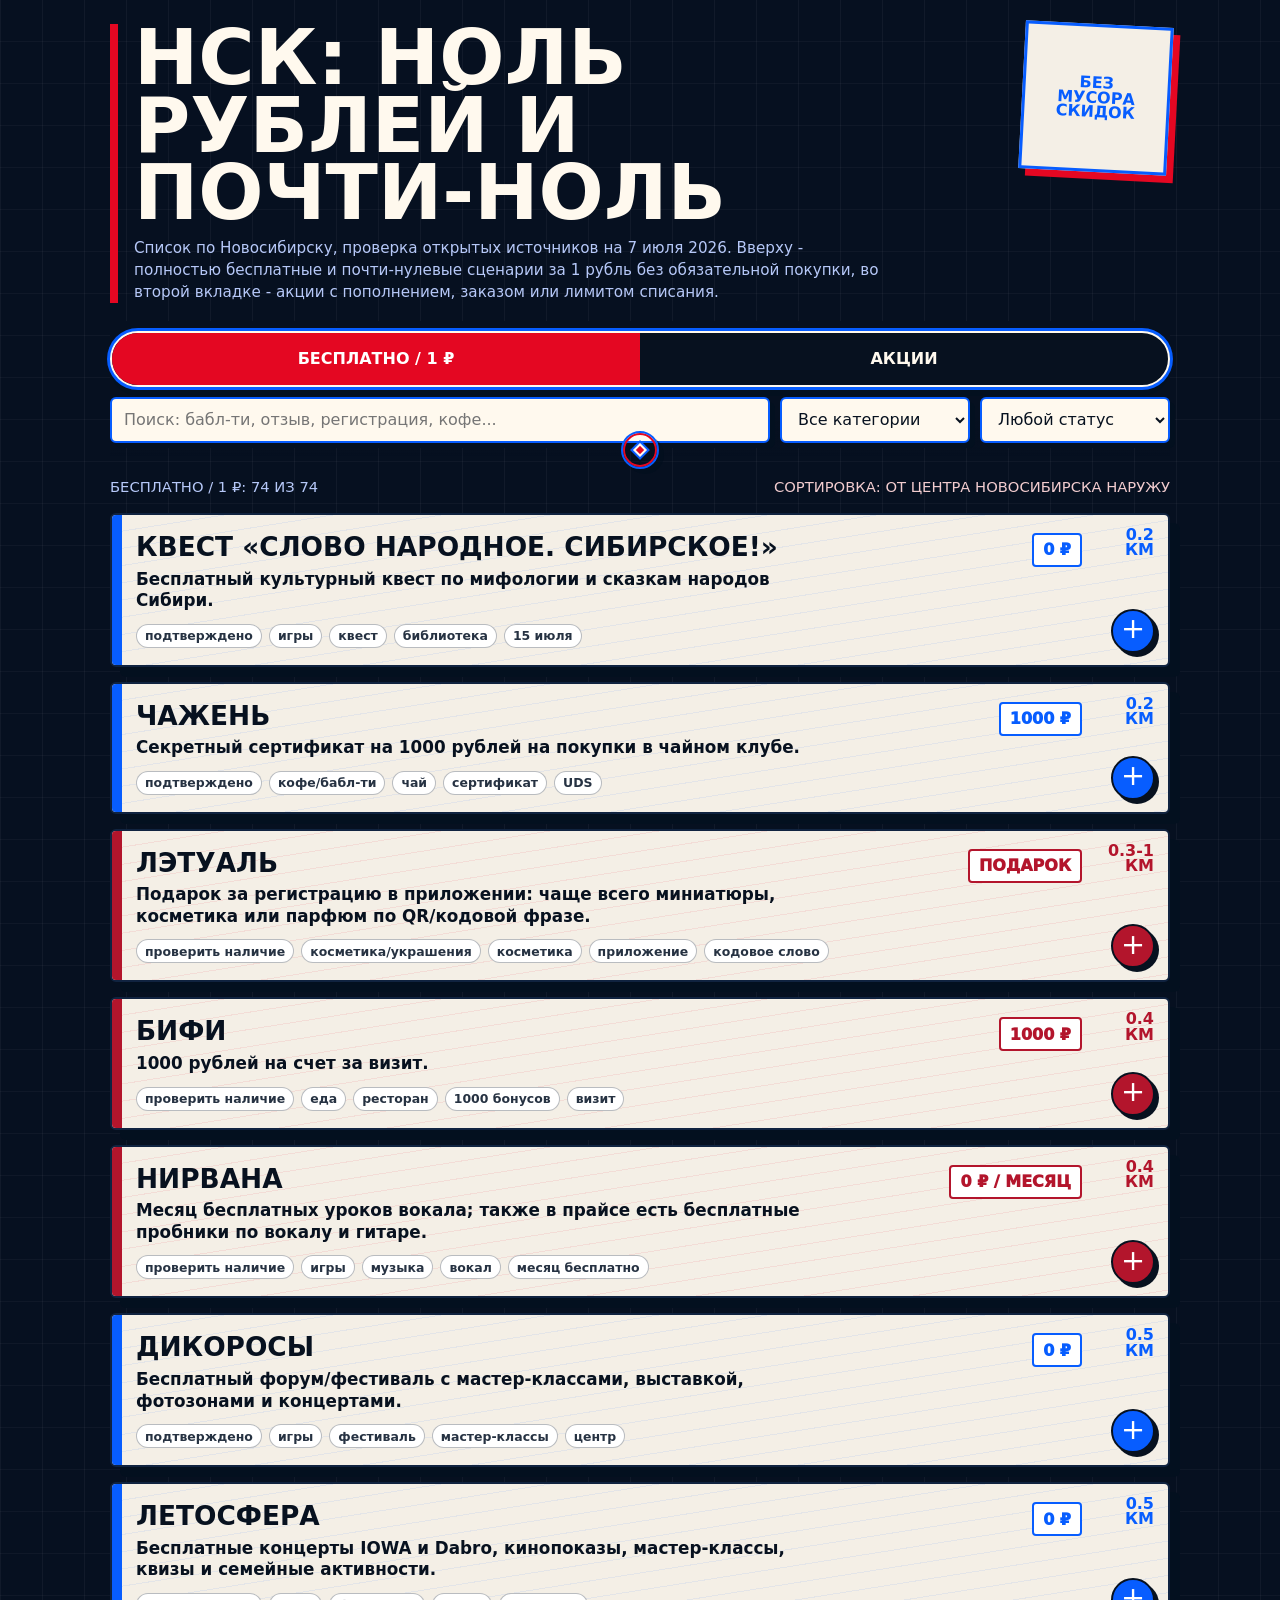
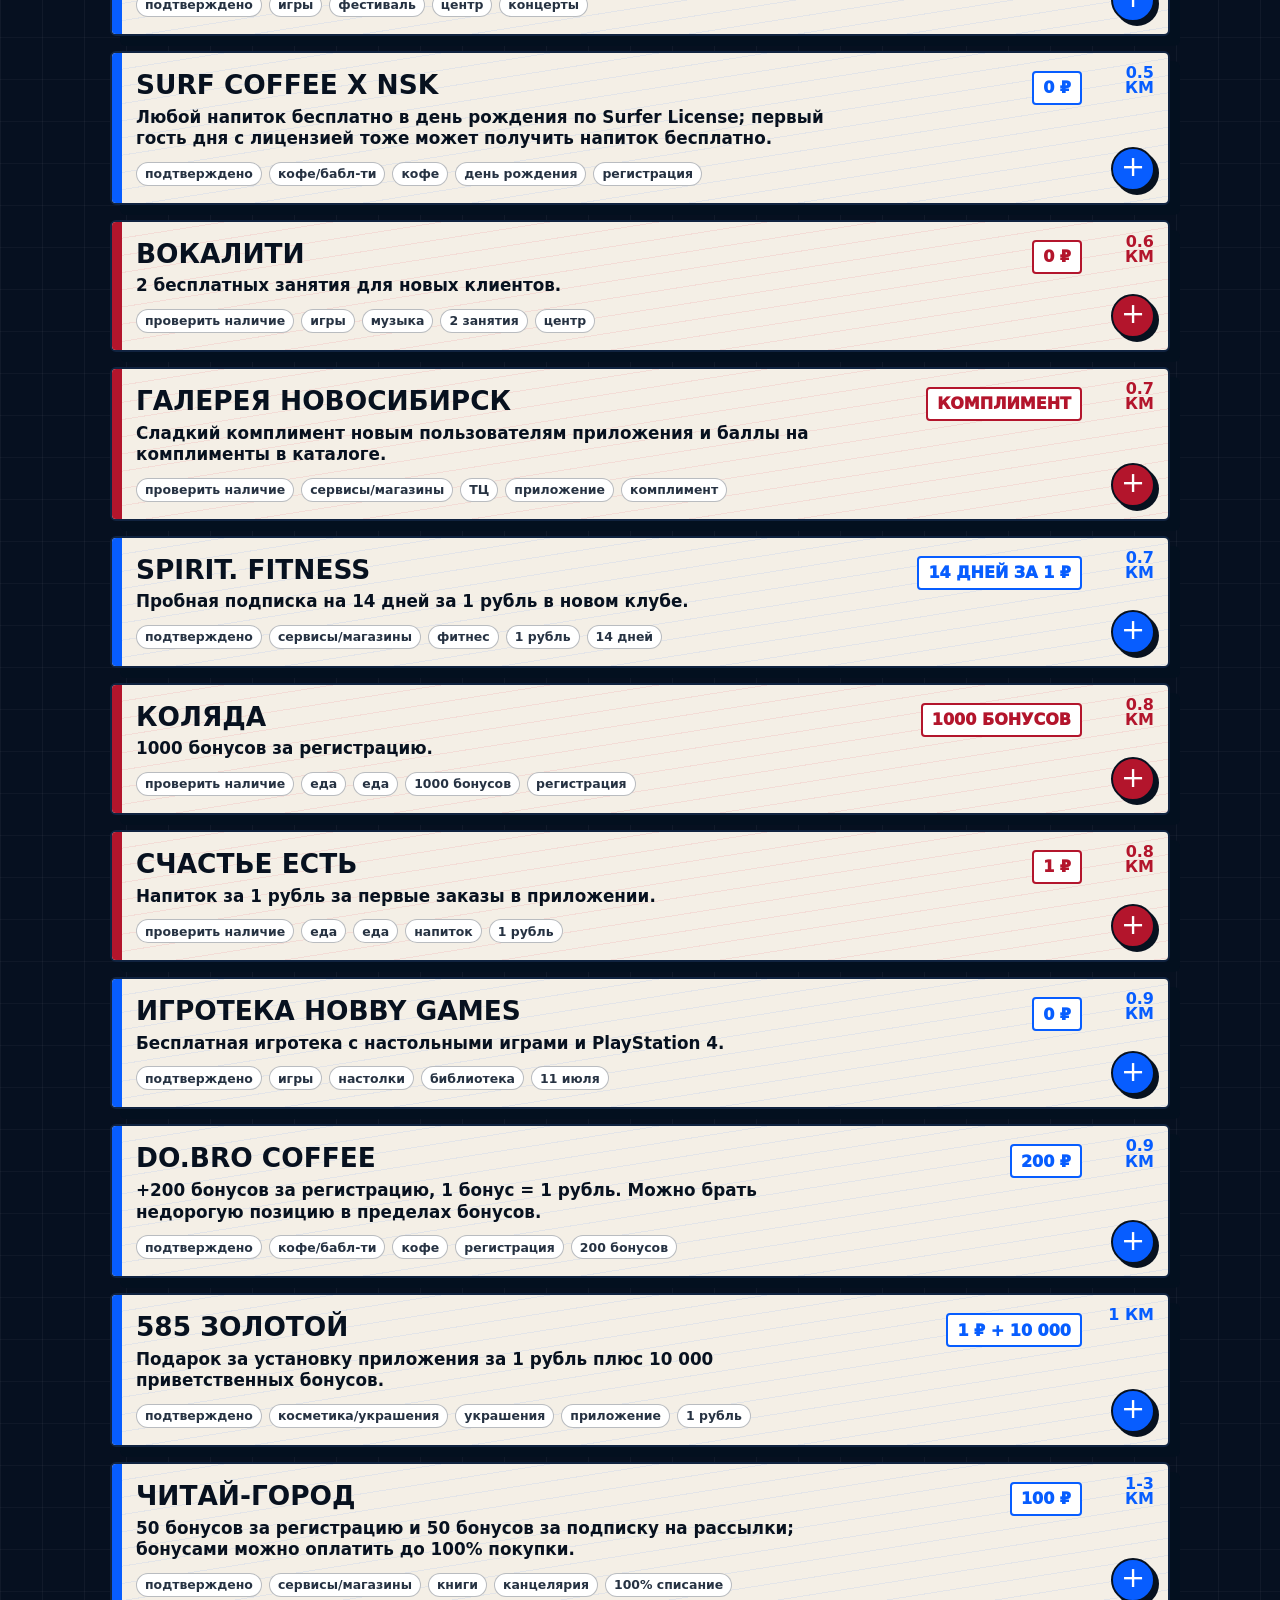
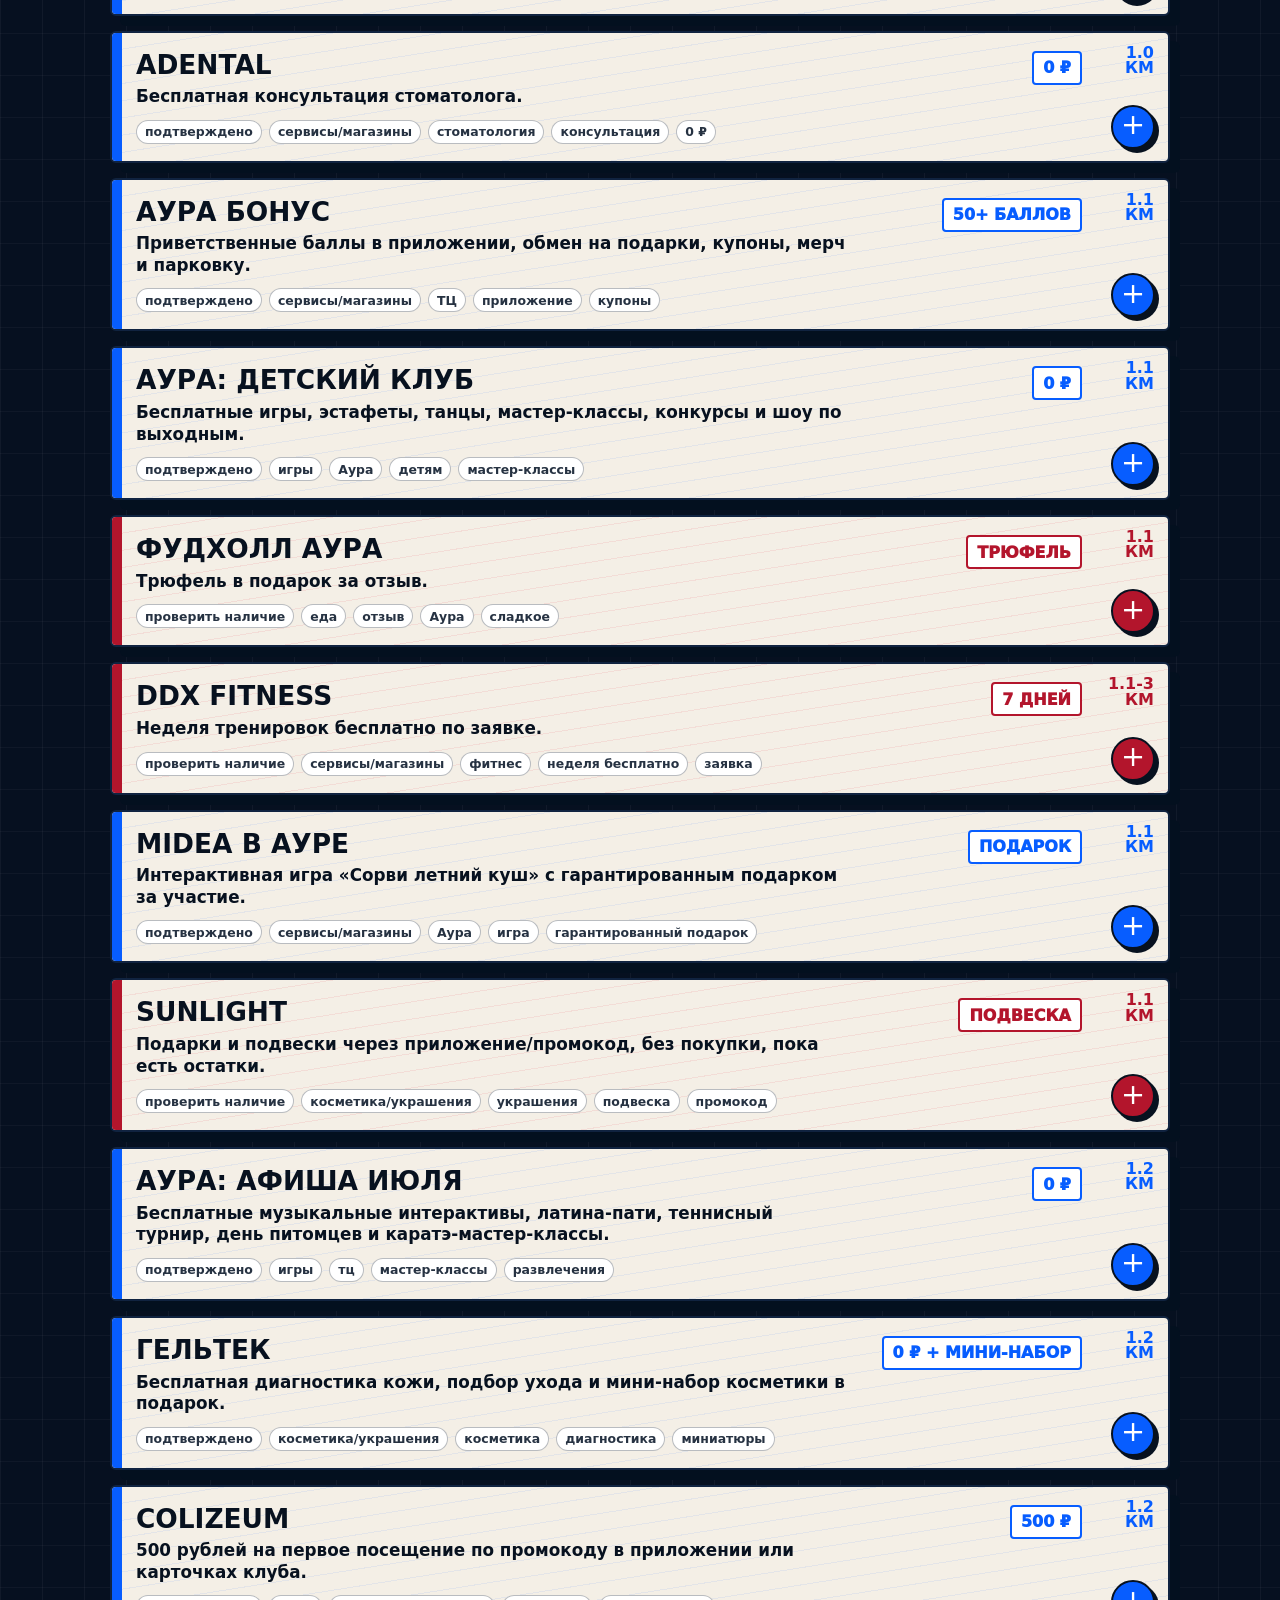
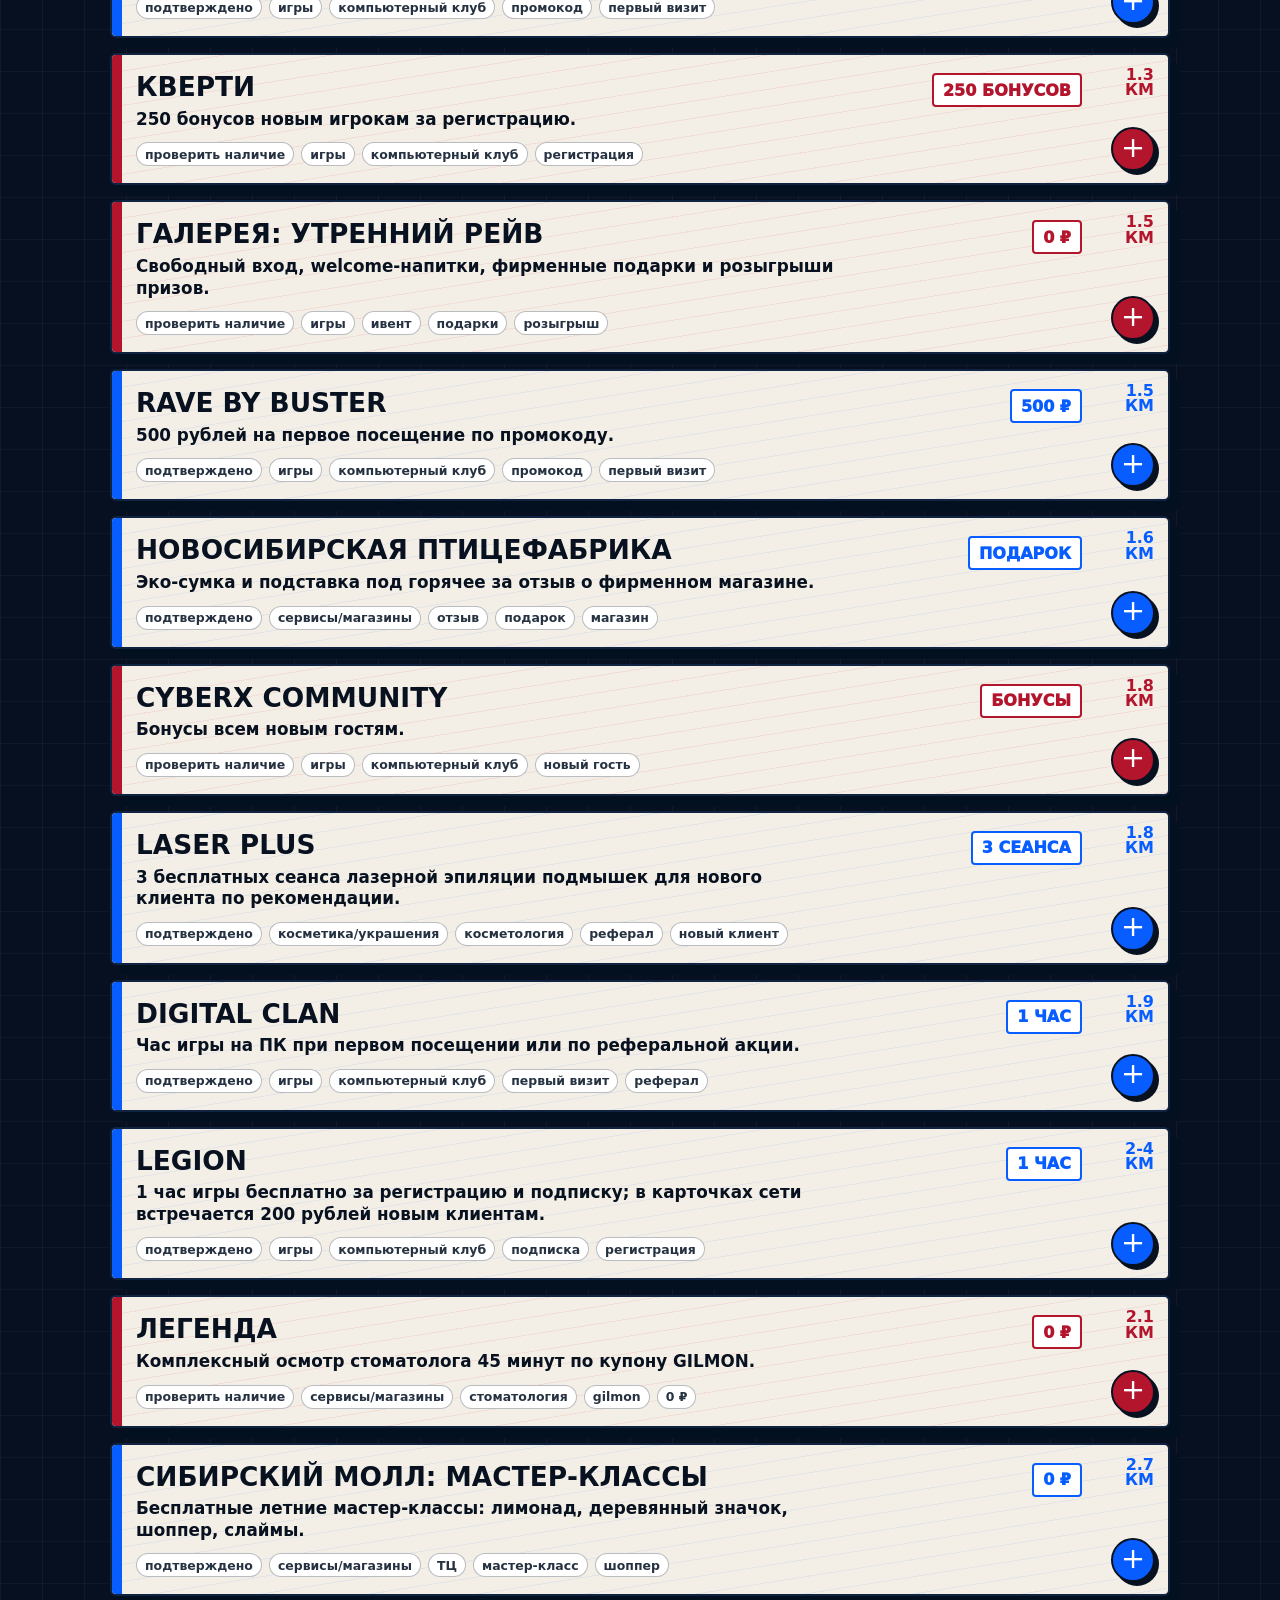
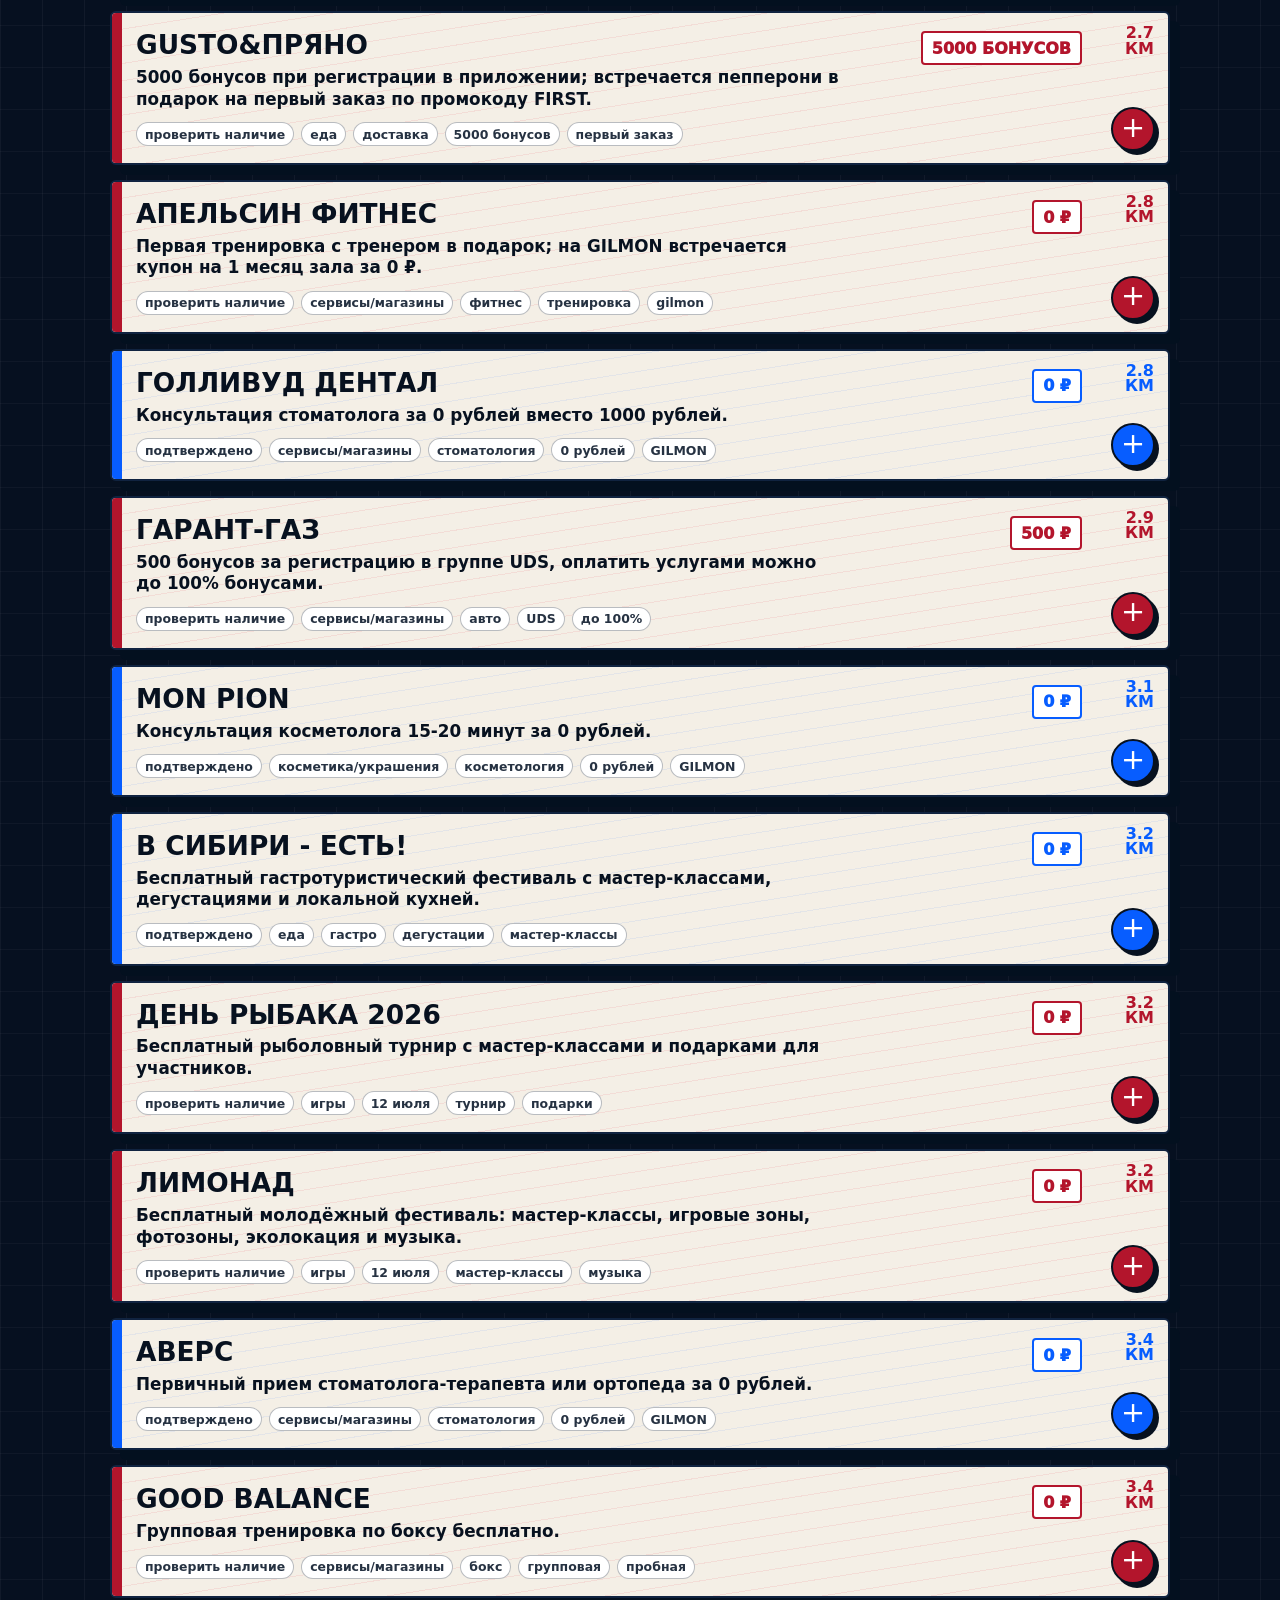
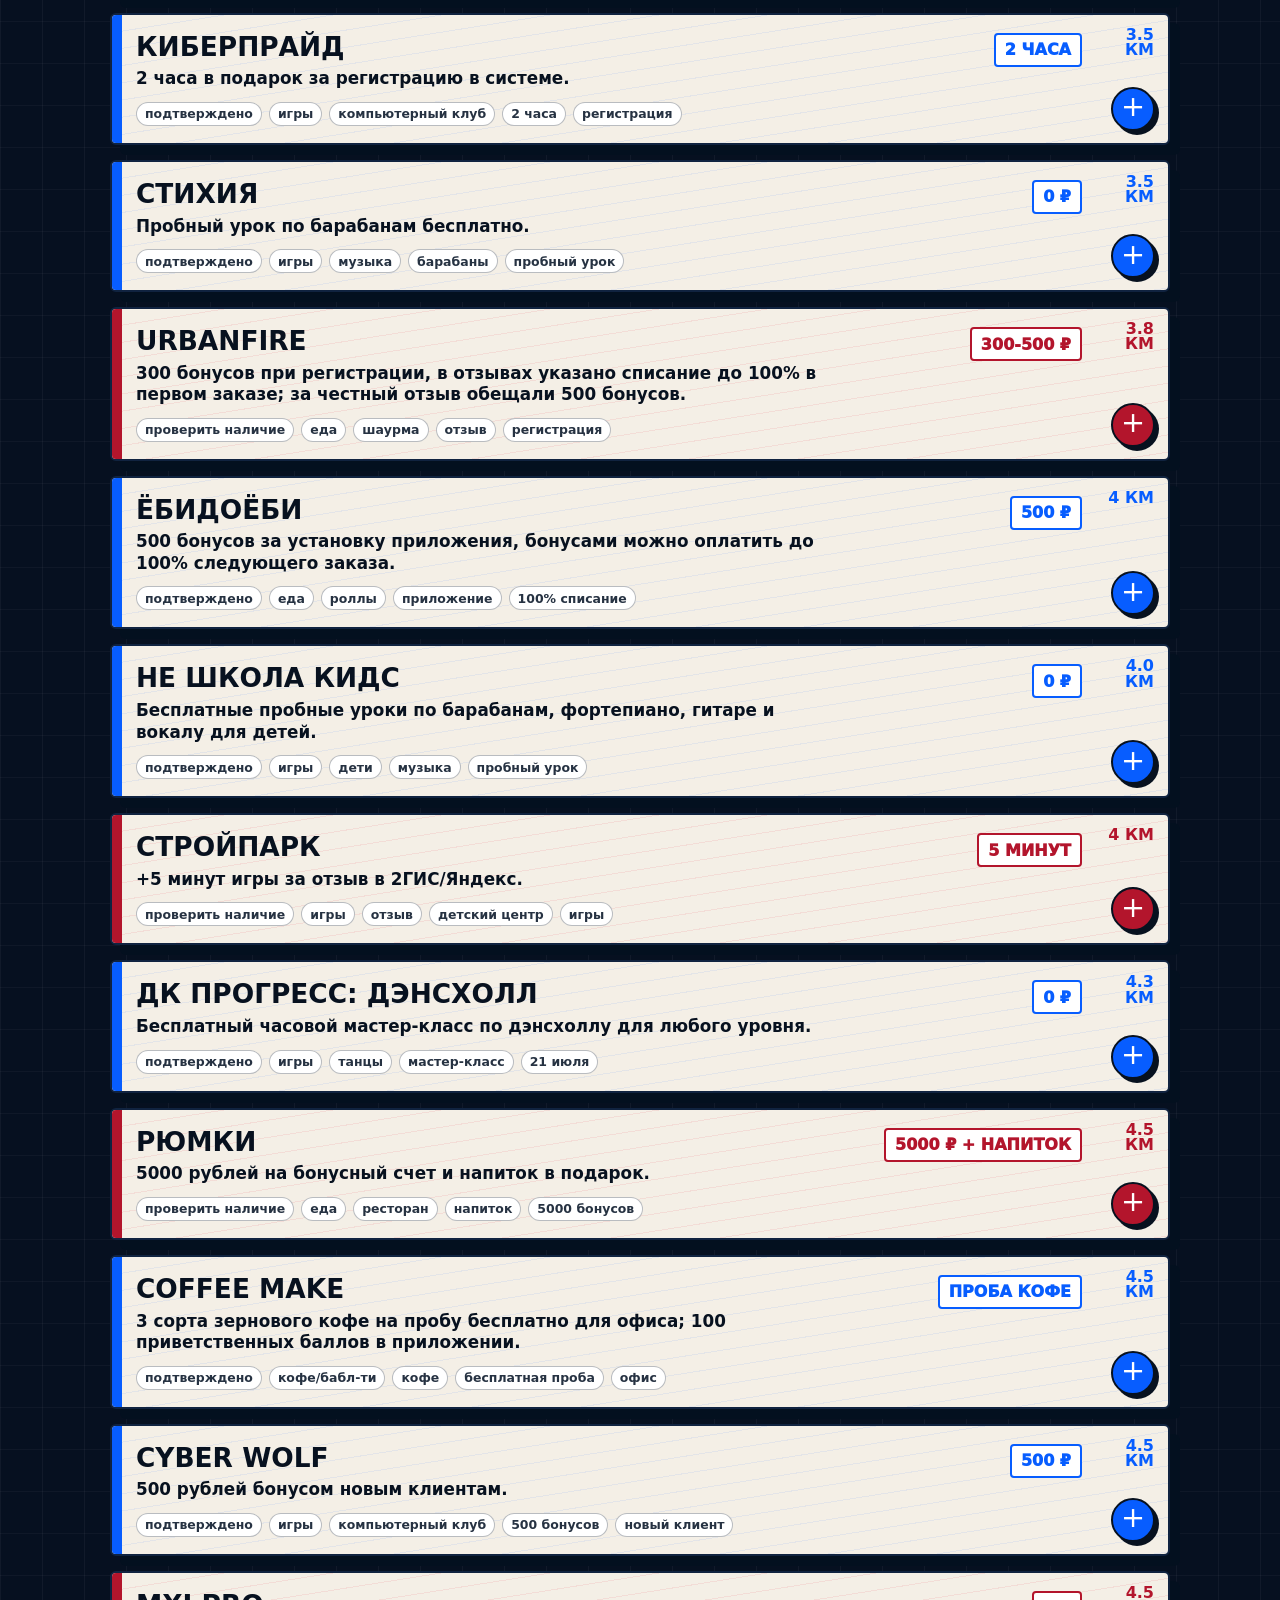
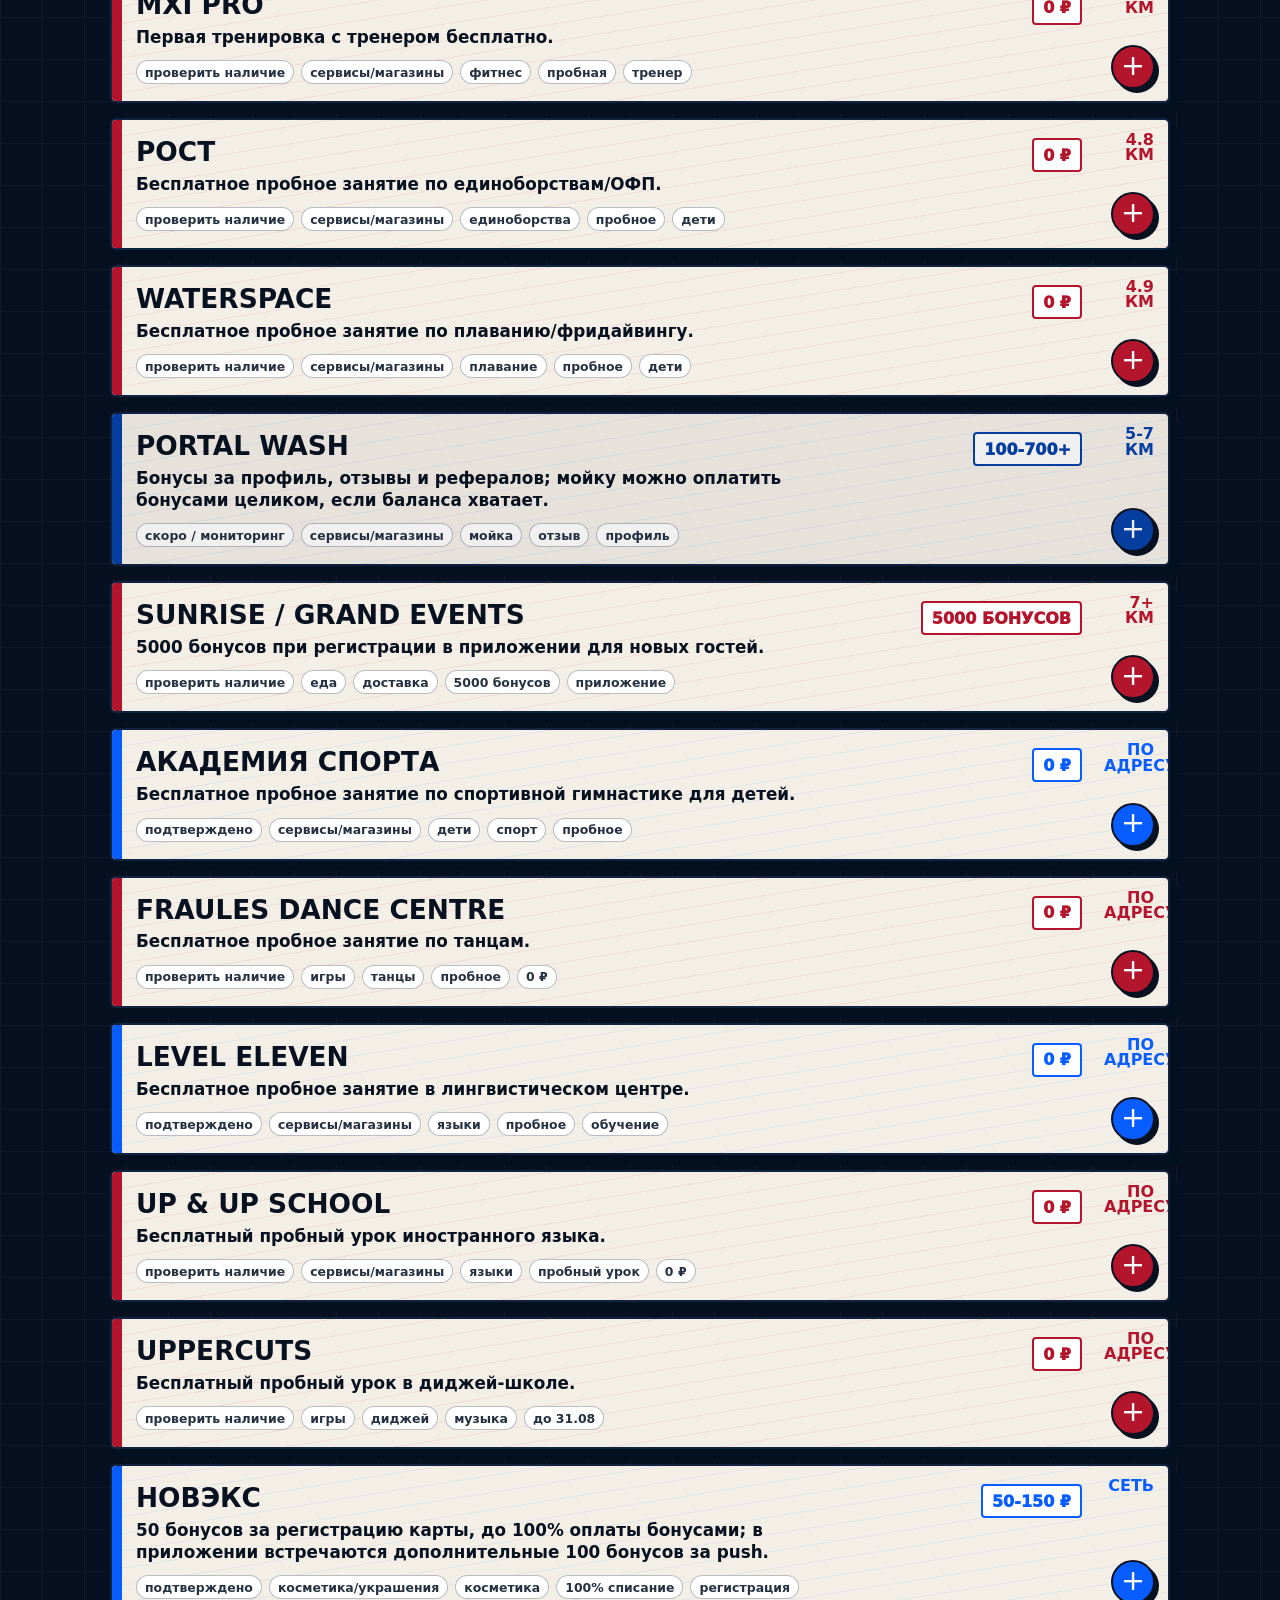
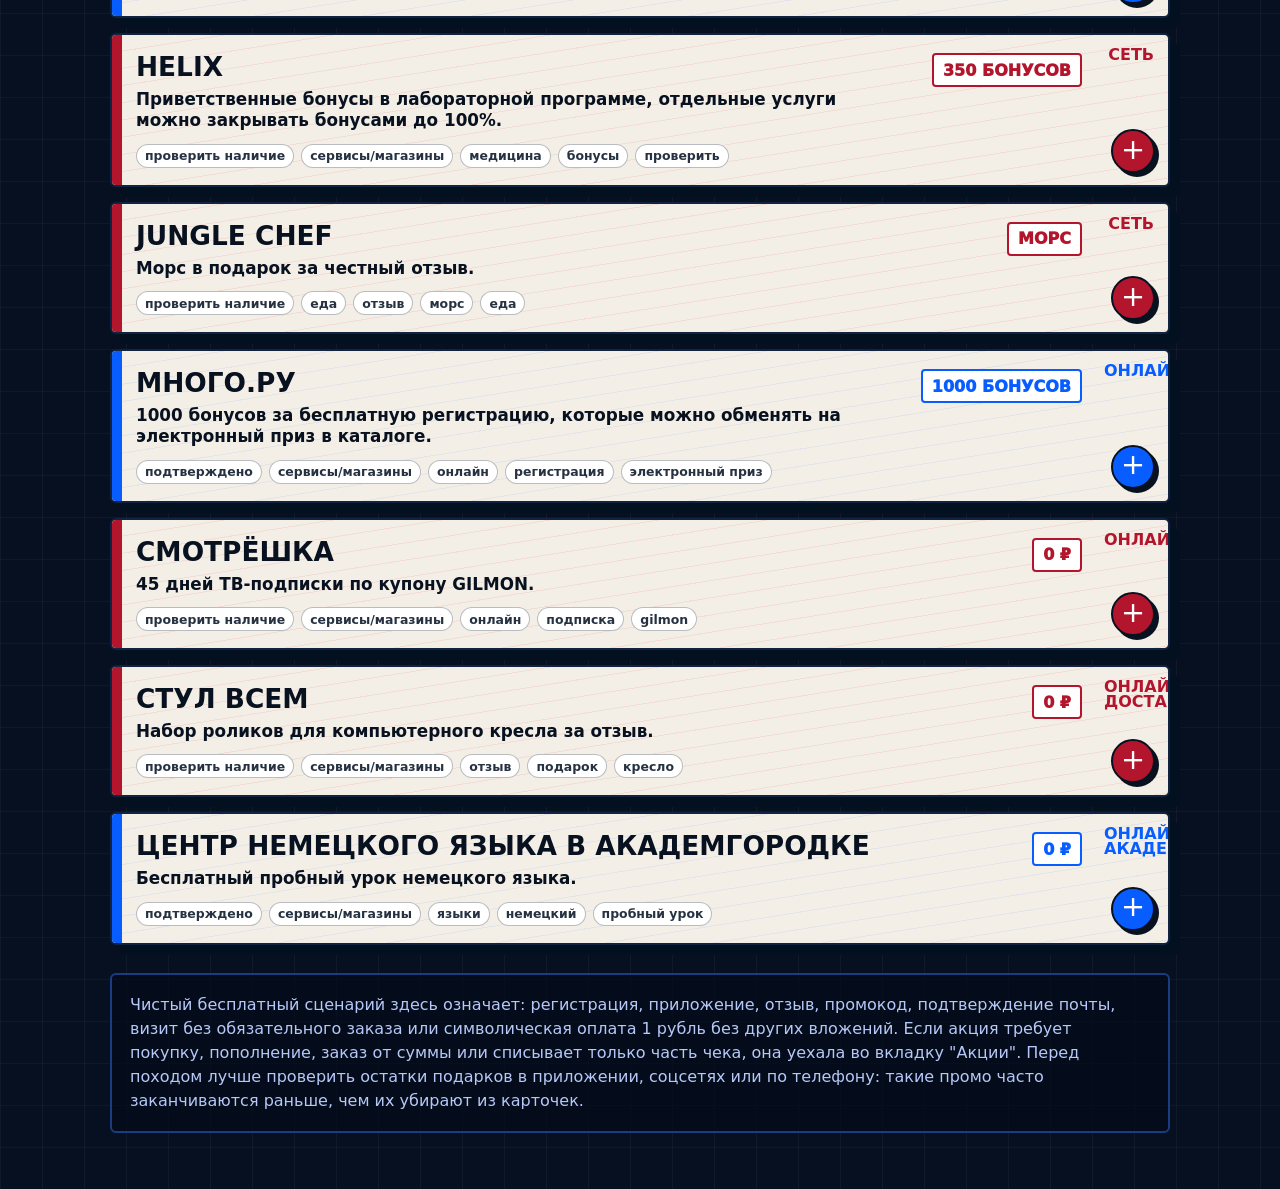
==== index.html @ 2251e183 "Publish Novosibirsk offers page" ====
<!doctype html>
<html lang="ru">
<head>
  <meta charset="utf-8">
  <meta name="viewport" content="width=device-width, initial-scale=1">
  <title>НСК: бесплатные подарки и бонусные акции</title>
  <style>
    :root {
      --ink: #07111f;
      --panel: #f4efe6;
      --paper: #fff9ee;
      --red: #e40722;
      --blue: #075dff;
      --blue-dark: #05215f;
      --muted: #687083;
      --line: #102340;
      --wash: #d9e5ff;
      --shadow: 10px 10px 0 #03101f;
      color-scheme: dark;
      font-family: Inter, ui-sans-serif, system-ui, -apple-system, BlinkMacSystemFont, "Segoe UI", sans-serif;
    }

    * {
      box-sizing: border-box;
    }

    html {
      min-height: 100%;
      background:
        linear-gradient(90deg, rgba(255, 255, 255, .045) 1px, transparent 1px) 0 0 / 42px 42px,
        linear-gradient(0deg, rgba(255, 255, 255, .035) 1px, transparent 1px) 0 0 / 42px 42px,
        #061020;
    }

    body {
      min-height: 100%;
      margin: 0;
      color: var(--paper);
    }

    button,
    input,
    select {
      font: inherit;
    }

    a {
      color: inherit;
    }

    @media (pointer: fine) {
      body.cursor-ready,
      body.cursor-ready * {
        cursor: none !important;
      }

      .cursor-core,
      .cursor-ring,
      .click-burst {
        position: fixed;
        left: 0;
        top: 0;
        pointer-events: none;
        z-index: 1000;
      }

      .cursor-core {
        width: 10px;
        height: 10px;
        border: 2px solid var(--paper);
        background: var(--red);
        box-shadow: 0 0 0 2px var(--blue), 4px 4px 0 rgba(3, 16, 31, .72);
        transform: translate3d(-50%, -50%, 0) rotate(45deg);
        transition: width .12s ease, height .12s ease, background .12s ease;
      }

      .cursor-ring {
        width: 38px;
        height: 38px;
        border: 2px solid var(--blue);
        border-radius: 50%;
        box-shadow: inset 0 0 0 2px var(--red), 5px 5px 0 rgba(3, 16, 31, .6);
        transform: translate3d(-50%, -50%, 0);
        transition: transform .1s ease, border-color .12s ease;
      }

      .cursor-core.is-down {
        width: 16px;
        height: 16px;
        background: var(--blue);
      }

      .cursor-ring.is-down {
        border-color: var(--red);
        transform: translate3d(-50%, -50%, 0) scale(.72);
      }

      .click-burst {
        width: 54px;
        height: 54px;
        border: 2px solid var(--paper);
        border-radius: 50%;
        box-shadow: inset 0 0 0 4px var(--red), 4px 4px 0 var(--blue);
        transform: translate3d(-50%, -50%, 0) scale(.42);
        animation: clickStamp .48s ease-out forwards;
      }

      .click-burst::before,
      .click-burst::after {
        content: "";
        position: absolute;
        left: 50%;
        top: 50%;
        width: 72px;
        height: 2px;
        background: var(--blue);
        transform: translate(-50%, -50%) rotate(22deg);
      }

      .click-burst::after {
        background: var(--red);
        transform: translate(-50%, -50%) rotate(-22deg);
      }
    }

    @keyframes clickStamp {
      0% {
        opacity: .9;
        transform: translate3d(-50%, -50%, 0) scale(.35) rotate(-9deg);
      }

      100% {
        opacity: 0;
        transform: translate3d(-50%, -50%, 0) scale(1.35) rotate(11deg);
      }
    }

    .page {
      width: min(1060px, calc(100% - 28px));
      margin: 0 auto;
      padding: 24px 0 56px;
    }

    .mast {
      display: grid;
      grid-template-columns: minmax(0, 1fr) auto;
      gap: 18px;
      align-items: end;
      margin-bottom: 18px;
      border-left: 8px solid var(--red);
      padding-left: 16px;
    }

    h1 {
      margin: 0;
      max-width: 760px;
      font-size: clamp(2.1rem, 6vw, 5.2rem);
      line-height: .88;
      letter-spacing: 0;
      text-transform: uppercase;
    }

    .meta {
      margin: 10px 0 0;
      max-width: 760px;
      color: #b6c8f8;
      font-size: .95rem;
      line-height: 1.45;
    }

    .stamp {
      align-self: start;
      display: grid;
      place-items: center;
      width: 148px;
      aspect-ratio: 1;
      border: 3px solid var(--blue);
      color: var(--blue);
      background: var(--panel);
      box-shadow: 7px 7px 0 var(--red);
      transform: rotate(3deg);
      text-align: center;
      text-transform: uppercase;
      font-weight: 900;
      line-height: .92;
      letter-spacing: 0;
    }

    .switchboard {
      position: sticky;
      top: 0;
      z-index: 20;
      display: grid;
      gap: 10px;
      padding: 10px 0 13px;
      background: linear-gradient(180deg, #061020 72%, rgba(6, 16, 32, 0));
    }

    .tabs {
      display: grid;
      grid-template-columns: 1fr 1fr;
      gap: 0;
      min-height: 56px;
      border: 2px solid var(--paper);
      border-radius: 999px;
      overflow: hidden;
      background: var(--ink);
      box-shadow: 0 0 0 3px var(--blue), 0 9px 0 #03101f;
    }

    .tab {
      border: 0;
      color: var(--paper);
      background: transparent;
      cursor: pointer;
      font-weight: 900;
      text-transform: uppercase;
      letter-spacing: 0;
      padding: 12px 16px;
      transition: background .16s ease, color .16s ease;
    }

    .tab[aria-selected="true"] {
      background: var(--red);
      color: white;
    }

    .controls {
      display: grid;
      grid-template-columns: minmax(0, 1fr) 190px 190px;
      gap: 10px;
    }

    .field {
      min-width: 0;
      border: 2px solid var(--blue);
      background: var(--paper);
      color: var(--ink);
      border-radius: 6px;
      min-height: 46px;
      padding: 0 12px;
      outline: none;
      box-shadow: 5px 5px 0 #03101f;
    }

    .field:focus {
      border-color: var(--red);
    }

    .ledger {
      display: grid;
      gap: 18px;
      margin-top: 22px;
    }

    .summary-line {
      display: flex;
      align-items: center;
      justify-content: space-between;
      gap: 12px;
      color: #b6c8f8;
      font-size: .92rem;
      text-transform: uppercase;
      letter-spacing: 0;
    }

    .sort-note {
      color: #f2cccf;
    }

    .cards {
      display: grid;
      gap: 15px;
    }

    .card {
      --accent: var(--blue);
      position: relative;
      min-height: 132px;
      color: var(--ink);
      background:
        repeating-linear-gradient(171deg, rgba(7, 93, 255, .07) 0 1px, transparent 1px 17px),
        var(--panel);
      border: 2px solid var(--line);
      border-radius: 6px;
      padding: 18px 70px 17px 24px;
      box-shadow: var(--shadow);
      overflow: hidden;
    }

    .card::before {
      content: "";
      position: absolute;
      inset: 0 auto 0 0;
      width: 10px;
      background: var(--accent);
    }

    .card::after {
      content: attr(data-distance);
      position: absolute;
      top: 12px;
      right: 14px;
      width: 50px;
      color: var(--accent);
      font-weight: 900;
      line-height: .95;
      text-align: right;
      text-transform: uppercase;
    }

    .card[data-status="verify"] {
      --accent: #b3152c;
      background:
        repeating-linear-gradient(171deg, rgba(228, 7, 34, .08) 0 1px, transparent 1px 17px),
        var(--panel);
    }

    .card[data-status="soon"] {
      --accent: #0741a8;
      opacity: .94;
    }

    .card-top {
      display: grid;
      grid-template-columns: minmax(0, 1fr) auto;
      gap: 16px;
      align-items: start;
      padding-right: 16px;
    }

    .name {
      margin: 0;
      font-size: clamp(1.22rem, 2.4vw, 1.65rem);
      line-height: 1.05;
      letter-spacing: 0;
      text-transform: uppercase;
    }

    .gift {
      margin: 8px 0 0;
      max-width: 710px;
      font-size: 1.05rem;
      line-height: 1.28;
      font-weight: 800;
    }

    .amount {
      display: inline-flex;
      align-items: center;
      min-height: 34px;
      padding: 5px 9px;
      border: 2px solid currentColor;
      color: var(--accent);
      background: #fff;
      border-radius: 4px;
      font-weight: 1000;
      text-transform: uppercase;
      white-space: nowrap;
    }

    .chips {
      display: flex;
      flex-wrap: wrap;
      gap: 7px;
      margin-top: 12px;
      padding-right: 4px;
    }

    .chip {
      display: inline-flex;
      align-items: center;
      min-height: 24px;
      padding: 3px 8px;
      border: 1px solid rgba(7, 17, 31, .28);
      border-radius: 999px;
      background: #fff;
      color: #263242;
      font-size: .78rem;
      font-weight: 800;
    }

    .more {
      position: absolute;
      right: 13px;
      bottom: 12px;
      width: 44px;
      height: 44px;
      display: grid;
      place-items: center;
      border: 2px solid var(--ink);
      border-radius: 50%;
      color: white;
      background: var(--accent);
      cursor: pointer;
      font-size: 1.8rem;
      line-height: 1;
      box-shadow: 4px 4px 0 var(--ink);
    }

    .more:focus-visible {
      outline: 3px solid var(--red);
      outline-offset: 3px;
    }

    .more span {
      transform: translateY(-2px);
    }

    .details {
      display: none;
      grid-template-columns: 1.1fr .9fr;
      gap: 14px;
      margin-top: 16px;
      padding-top: 14px;
      border-top: 2px solid rgba(7, 17, 31, .22);
      line-height: 1.42;
    }

    .card.open .details {
      display: grid;
    }

    .card.open .more span {
      transform: rotate(45deg) translate(-1px, -1px);
    }

    .detail-block {
      display: grid;
      gap: 7px;
    }

    .label {
      color: var(--blue-dark);
      font-weight: 1000;
      text-transform: uppercase;
      font-size: .76rem;
    }

    .detail-text {
      margin: 0;
      color: #17202c;
    }

    .links {
      display: flex;
      flex-wrap: wrap;
      gap: 8px;
      margin-top: 2px;
    }

    .link {
      display: inline-flex;
      align-items: center;
      min-height: 32px;
      padding: 5px 9px;
      color: white;
      background: var(--blue);
      border: 2px solid var(--ink);
      border-radius: 4px;
      text-decoration: none;
      font-weight: 900;
      box-shadow: 3px 3px 0 var(--ink);
    }

    .link:hover {
      background: var(--red);
    }

    .empty {
      padding: 28px;
      border: 2px dashed #6f86b5;
      color: #d9e5ff;
      text-align: center;
    }

    .foot {
      margin-top: 28px;
      padding: 18px;
      border: 2px solid #193c82;
      color: #b6c8f8;
      background: rgba(4, 12, 25, .72);
      border-radius: 6px;
      line-height: 1.5;
    }

    @media (max-width: 780px) {
      .page {
        width: min(100% - 18px, 1060px);
        padding-top: 14px;
      }

      .mast {
        grid-template-columns: 1fr;
      }

      .stamp {
        width: 108px;
        justify-self: end;
        margin-top: -16px;
      }

      .controls {
        grid-template-columns: 1fr;
      }

      .tabs {
        min-height: 50px;
      }

      .tab {
        padding: 10px 8px;
        font-size: .86rem;
      }

      .card {
        padding: 16px 58px 16px 18px;
      }

      .card-top {
        grid-template-columns: 1fr;
        gap: 8px;
      }

      .amount {
        justify-self: start;
      }

      .details {
        grid-template-columns: 1fr;
      }

      .summary-line {
        align-items: flex-start;
        flex-direction: column;
      }
    }
  </style>
</head>
<body>
  <main class="page">
    <header class="mast">
      <div>
        <h1>НСК: ноль рублей и почти-ноль</h1>
        <p class="meta">Список по Новосибирску, проверка открытых источников на 7 июля 2026. Вверху - полностью бесплатные и почти-нулевые сценарии за 1 рубль без обязательной покупки, во второй вкладке - акции с пополнением, заказом или лимитом списания.</p>
      </div>
      <div class="stamp">без<br>мусора<br>скидок</div>
    </header>

    <section class="switchboard" aria-label="Переключение списка">
      <div class="tabs" role="tablist">
        <button class="tab" id="tab-free" role="tab" type="button" aria-selected="true" data-mode="free">Бесплатно / 1 ₽</button>
        <button class="tab" id="tab-deals" role="tab" type="button" aria-selected="false" data-mode="deals">Акции</button>
      </div>
      <div class="controls">
        <input class="field" id="search" type="search" placeholder="Поиск: бабл-ти, отзыв, регистрация, кофе...">
        <select class="field" id="category">
          <option value="all">Все категории</option>
          <option value="beauty">Косметика и украшения</option>
          <option value="food">Еда и напитки</option>
          <option value="coffee">Кофе и бабл-ти</option>
          <option value="games">Игры и развлечения</option>
          <option value="services">Сервисы и магазины</option>
        </select>
        <select class="field" id="status">
          <option value="all">Любой статус</option>
          <option value="confirmed">Подтверждено</option>
          <option value="verify">Проверить наличие</option>
          <option value="soon">Скоро / мониторинг</option>
        </select>
      </div>
    </section>

    <section class="ledger">
      <div class="summary-line">
        <span id="counter"></span>
        <span class="sort-note">Сортировка: от центра Новосибирска наружу</span>
      </div>
      <div class="cards" id="cards"></div>
    </section>

    <footer class="foot">
      Чистый бесплатный сценарий здесь означает: регистрация, приложение, отзыв, промокод, подтверждение почты, визит без обязательного заказа или символическая оплата 1 рубль без других вложений. Если акция требует покупку, пополнение, заказ от суммы или списывает только часть чека, она уехала во вкладку "Акции". Перед походом лучше проверить остатки подарков в приложении, соцсетях или по телефону: такие промо часто заканчиваются раньше, чем их убирают из карточек.
    </footer>
  </main>

  <script>
    const items = [
      {
        mode: "free",
        name: "ЛЭТУАЛЬ",
        gift: "Подарок за регистрацию в приложении: чаще всего миниатюры, косметика или парфюм по QR/кодовой фразе.",
        amount: "подарок",
        category: "beauty",
        status: "verify",
        distance: "0.3-1 км",
        address: "Ближайшие точки к центру: Красный проспект, 25; ТРЦ Аура, Военная, 5; другие филиалы по городу.",
        conditions: "Установить приложение ЛЭТУАЛЬ, зарегистрироваться, открыть подарок/QR и показать на кассе. Кодовое слово и набор подарков меняются, поэтому перед визитом проверяй их Instagram/Threads или приложение.",
        note: "Полностью бесплатно, если подарок есть в наличии и точка участвует. Один подарок на нового пользователя.",
        links: [
          ["пост с подарком", "https://www.instagram.com/reel/DaDkceNKTIw/"],
          ["сайт", "https://www.letu.ru/"]
        ],
        tags: ["косметика", "приложение", "кодовое слово"]
      },
      {
        mode: "free",
        name: "DO.BRO Coffee",
        gift: "+200 бонусов за регистрацию, 1 бонус = 1 рубль. Можно брать недорогую позицию в пределах бонусов.",
        amount: "200 ₽",
        category: "coffee",
        status: "confirmed",
        distance: "0.9 км",
        address: "Центральные точки: Красный проспект, 33; также Дуси Ковальчук, 242 и Гурьевская, 177/1.",
        conditions: "Скачать приложение DO.BRO, зарегистрироваться, получить 200 бонусов на счет и списать на напиток/еду. В карточках указано, что бонусы можно потратить на первую покупку.",
        note: "Возможен полностью бесплатный сценарий на позиции до 200 рублей, но лимит списания лучше проверить в приложении или у бариста.",
        links: [
          ["приложение/промо", "https://dobro.net.ru/"],
          ["карта", "https://yandex.ru/maps/org/do_bro_kofe/118316351560/"]
        ],
        tags: ["кофе", "регистрация", "200 бонусов"]
      },
      {
        mode: "free",
        name: "Аура Бонус",
        gift: "Приветственные баллы в приложении, обмен на подарки, купоны, мерч и парковку.",
        amount: "50+ баллов",
        category: "services",
        status: "confirmed",
        distance: "1.1 км",
        address: "ТРЦ Аура, ул. Военная, 5.",
        conditions: "Установить приложение Аура/Planeta Mall, зарегистрироваться и выполнить доступные задания. Официальная страница сейчас указывает 50 приветственных баллов; в приложении могут быть дополнительные баллы за подтверждения и активности.",
        note: "Полностью бесплатно, если в каталоге есть подарок или купон по твоему балансу.",
        links: [
          ["условия", "https://aura.planeta-mall.ru/promo/aura-bonus"]
        ],
        tags: ["ТЦ", "приложение", "купоны"]
      },
      {
        mode: "free",
        name: "SUNLIGHT",
        gift: "Подарки и подвески через приложение/промокод, без покупки, пока есть остатки.",
        amount: "подвеска",
        category: "beauty",
        status: "verify",
        distance: "1.1 км",
        address: "Ближайшие магазины: Аура, Галерея, Ройял Парк и другие ТЦ.",
        conditions: "Зарегистрироваться в приложении SUNLIGHT или взять бесплатный купон/промокод на агрегаторе. Показать код на кассе. Обычно нужен телефон и один подарок на участника.",
        note: "Перед походом проверь, что конкретный промокод активен и что подарок есть в выбранном магазине.",
        links: [
          ["SUNLIGHT", "https://sunlight.net/superstar/"],
          ["Boombate НСК", "https://nsk.boombate.com/"],
          ["Gilmon купон", "https://gilmon.ru/promocode/sunlight_10"]
        ],
        tags: ["украшения", "подвеска", "промокод"]
      },
      {
        mode: "free",
        name: "COLIZEUM",
        gift: "500 рублей на первое посещение по промокоду в приложении или карточках клуба.",
        amount: "500 ₽",
        category: "games",
        status: "confirmed",
        distance: "1.2 км",
        address: "Ближайшие филиалы: Каменская, 78/1; Ленина, 84; Ройял Парк; Кирова, 108; Карла Маркса, 30.",
        conditions: "Зарегистрироваться как новый гость, скачать приложение COLIZEUM и активировать промокод вроде COLIZEUMAPP. В некоторых карточках встречается 2GISCOLIZEUM.",
        note: "Промо может быть привязано к конкретному клубу. Уточни у администратора до посадки за ПК.",
        links: [
          ["официально", "https://colizeumarena.com/"],
          ["COLIZEUM Apelsin", "https://langame.ru/799447949_computerniy_club_colizeum-apelsin_novosibirsk"],
          ["COLIZEUM Royal Park", "https://langame.ru/799452184_computerniy_club_colizeum-roiyal-park_novosibirsk"]
        ],
        tags: ["компьютерный клуб", "промокод", "первый визит"]
      },
      {
        mode: "free",
        name: "КВЕРТИ",
        gift: "250 бонусов новым игрокам за регистрацию.",
        amount: "250 бонусов",
        category: "games",
        status: "verify",
        distance: "1.3 км",
        address: "Ул. Максима Горького, 51.",
        conditions: "Зарегистрироваться новым игроком. В актуальных карточках клуба встречается промо на 250 бонусов для новых игроков.",
        note: "Перед визитом лучше написать клубу: сумма небольшая, важно понять тариф и хватит ли на полноценную сессию.",
        links: [
          ["Langame", "https://langame.ru/799456862_computerniy_club_kverti_novosibirsk"]
        ],
        tags: ["компьютерный клуб", "регистрация"]
      },
      {
        mode: "free",
        name: "Rave by Buster",
        gift: "500 рублей на первое посещение по промокоду.",
        amount: "500 ₽",
        category: "games",
        status: "confirmed",
        distance: "1.5 км",
        address: "Железнодорожная, 22.",
        conditions: "Новый пользователь, регистрация, промокод из карточки/карт. Встречались коды 2GISRAVE и YANDRAVE.",
        note: "Промокод лучше проверять в 2ГИС/Яндекс перед визитом: такие коды могут обновляться.",
        links: [
          ["сайт", "https://ravebybuster.ru/novosibirsk"]
        ],
        tags: ["компьютерный клуб", "промокод", "первый визит"]
      },
      {
        mode: "free",
        name: "Новосибирская птицефабрика",
        gift: "Эко-сумка и подставка под горячее за отзыв о фирменном магазине.",
        amount: "подарок",
        category: "services",
        status: "confirmed",
        distance: "1.6 км",
        address: "Ближайшая точка: Красноярская, 34. Есть много фирменных магазинов по городу.",
        conditions: "Оставить честный отзыв в 2ГИС о фирменном магазине и сообщить компании через форму/сообщение.",
        note: "Акция опубликована давно, но висит в разделе акций. Наличие подарков лучше уточнить перед визитом.",
        links: [
          ["акция", "https://www.nskpf.ru/sales/nam-vajno-vashe-mnenie/"],
          ["магазины", "https://www.nskpf.ru/stores/"]
        ],
        tags: ["отзыв", "подарок", "магазин"]
      },
      {
        mode: "free",
        name: "CyberX Community",
        gift: "Бонусы всем новым гостям.",
        amount: "бонусы",
        category: "games",
        status: "verify",
        distance: "1.8 км",
        address: "Красный проспект, 81.",
        conditions: "Зарегистрироваться как новый гость. В карточках клуба указано, что новым гостям дарят бонусы, но размер и лимит списания публично не раскрыты.",
        note: "Это кандидат на бесплатный визит, но условия нужно уточнить у администратора.",
        links: [
          ["Langame", "https://langame.ru/799453318_computerniy_club_cyberx-community_novosibirsk"],
          ["Яндекс Карты", "https://yandex.ru/maps/org/cyberx_community/82132127266/"]
        ],
        tags: ["компьютерный клуб", "новый гость"]
      },
      {
        mode: "free",
        name: "Legion",
        gift: "1 час игры бесплатно за регистрацию и подписку; в карточках сети встречается 200 рублей новым клиентам.",
        amount: "1 час",
        category: "games",
        status: "confirmed",
        distance: "2-4 км",
        address: "Ближайшие филиалы: Гоголя, 15; Кропоткина, 271; Красных Зорь, 1/2. Подтвержденная акция с 1 часом была по Кропоткина.",
        conditions: "Пройти регистрацию в клубе, подписаться на группу и показать администратору. По 2ГИС у сети также заявлены 200 рублей на баланс новым клиентам.",
        note: "Филиалы могут отличаться по условиям, уточни конкретную точку.",
        links: [
          ["акция", "https://langame.ru/799452013_computerniy_club_legion_novosibirsk"]
        ],
        tags: ["компьютерный клуб", "подписка", "регистрация"]
      },
      {
        mode: "free",
        name: "КиберПрайд",
        gift: "2 часа в подарок за регистрацию в системе.",
        amount: "2 часа",
        category: "games",
        status: "confirmed",
        distance: "3.5 км",
        address: "Бориса Богаткова, 201/1; Блюхера, 71В.",
        conditions: "Зарегистрироваться в системе клуба. Официальный FAQ пишет, что бонусы можно использовать для оплаты аренды компьютера до 100% при бронировании через приложение.",
        note: "Одна из самых чистых бесплатных находок: прямо указан бонус новичка.",
        links: [
          ["официально", "https://kiberpride.ru/goroda/novosibirsk/"]
        ],
        tags: ["компьютерный клуб", "2 часа", "регистрация"]
      },
      {
        mode: "free",
        name: "UrbanFire",
        gift: "300 бонусов при регистрации, в отзывах указано списание до 100% в первом заказе; за честный отзыв обещали 500 бонусов.",
        amount: "300-500 ₽",
        category: "food",
        status: "verify",
        distance: "3.8 км",
        address: "Проспект Карла Маркса, 51.",
        conditions: "Зарегистрироваться в программе лояльности, получить бонусы и выбрать позицию, которую можно закрыть бонусами. Для отзывной акции - честный отзыв на Яндекс Картах по условиям их Instagram.",
        note: "В отзывах гостей есть подтверждение 300 бонусов и 100% списания. Перед заказом проверь у кассира текущий лимит.",
        links: [
          ["Яндекс Карты", "https://yandex.ru/maps/org/urbanfire/110122224570/"],
          ["2ГИС отзывы", "https://2gis.ru/novosibirsk/firm/70000001106064483/tab/reviews"]
        ],
        tags: ["шаурма", "отзыв", "регистрация"]
      },
      {
        mode: "free",
        name: "Ёбидоёби",
        gift: "500 бонусов за установку приложения, бонусами можно оплатить до 100% следующего заказа.",
        amount: "500 ₽",
        category: "food",
        status: "confirmed",
        distance: "4 км",
        address: "Ближайшие к центру: Селезнева, 36/1; Титова, 33; Кирова, 225; Сибиряков-Гвардейцев, 60; Объединения, 100/6.",
        conditions: "Установить приложение, зарегистрироваться и получить 500 бонусов. Для нулевого чека выбирать самовывоз и позицию до 500 рублей. Встречалась отдельная акция +500 за оценку приложения.",
        note: "Смотри минимальную сумму заказа и доставку. Для чистого нуля чаще всего нужен самовывоз.",
        links: [
          ["сайт НСК", "https://novosibirsk.yobidoyobi.ru/"],
          ["Instagram акция", "https://www.instagram.com/p/DaNtA_dIjuX/"]
        ],
        tags: ["роллы", "приложение", "100% списание"]
      },
      {
        mode: "free",
        name: "СтройПарк",
        gift: "+5 минут игры за отзыв в 2ГИС/Яндекс.",
        amount: "5 минут",
        category: "games",
        status: "verify",
        distance: "4 км",
        address: "Ул. Владимира Заровного, 32, ТРЦ Европа.",
        conditions: "Оставить честный отзыв о посещении и показать администратору. Это скорее добавка ко времени, а не отдельный полноценный поход.",
        note: "Подходит как маленький бонус, если все равно рядом.",
        links: [
          ["Instagram", "https://www.instagram.com/stroipark_nsk54/"]
        ],
        tags: ["отзыв", "детский центр", "игры"]
      },
      {
        mode: "free",
        name: "Coffee Make",
        gift: "3 сорта зернового кофе на пробу бесплатно для офиса; 100 приветственных баллов в приложении.",
        amount: "проба кофе",
        category: "coffee",
        status: "confirmed",
        distance: "4.5 км",
        address: "Ватутина, 4. Формат больше B2B/офисный.",
        conditions: "Оставить заявку на бесплатную пробу кофе для офиса. Параллельно у них есть приложение со 100 приветственными баллами.",
        note: "Чисто бесплатно, но подходит в первую очередь юридическим лицам и офисам.",
        links: [
          ["сайт", "https://xn--80ahdbtge1a8c.xn--p1ai/"]
        ],
        tags: ["кофе", "бесплатная проба", "офис"]
      },
      {
        mode: "free",
        name: "Helix",
        gift: "Приветственные бонусы в лабораторной программе, отдельные услуги можно закрывать бонусами до 100%.",
        amount: "350 бонусов",
        category: "services",
        status: "verify",
        distance: "сеть",
        address: "Много лабораторных центров в Новосибирске.",
        conditions: "Зарегистрироваться в программе лояльности. Если выбранная услуга стоит в пределах бонусов и не добавляются обязательные сборы, возможен нулевой чек.",
        note: "Медицинские услуги лучше выбирать по необходимости, а не ради бонуса. Уточни на кассе стоимость взятия материала.",
        links: [
          ["акции", "https://helix.ru/novosibirsk/promotions"]
        ],
        tags: ["медицина", "бонусы", "проверить"]
      },
      {
        mode: "free",
        name: "Portal Wash",
        gift: "Бонусы за профиль, отзывы и рефералов; мойку можно оплатить бонусами целиком, если баланса хватает.",
        amount: "100-700+",
        category: "services",
        status: "soon",
        distance: "5-7 км",
        address: "Точки Новосибирска заявлялись на Широкой, 38 к4 и Троллейной, 130а.",
        conditions: "100 бонусов за заполнение профиля, 150 за отзыв на площадке, 100 за реферала. Условия требуют оплаты мойки бонусами только целиком, не частично.",
        note: "По карточкам часть точек открывалась в июле. Сначала проверь, что мойка уже работает.",
        links: [
          ["правила промо", "https://portalwash.ru/pravila_promo"],
          ["Новосибирск", "https://portalwash.ru/novosibirsk"]
        ],
        tags: ["мойка", "отзыв", "профиль"]
      },

      {
        mode: "free",
        name: "585 Золотой",
        gift: "Подарок за установку приложения за 1 рубль плюс 10 000 приветственных бонусов.",
        amount: "1 ₽ + 10 000",
        category: "beauty",
        status: "confirmed",
        distance: "1 км",
        address: "Магазины в крупных ТЦ Новосибирска, включая центральные моллы.",
        conditions: "Установить приложение, получить персональный код на подарок, показать его на кассе. Новым участникам начисляют 10 000 бонусов; ими можно оплатить до 40% золота и серебра.",
        note: "Почти нулевой сценарий: сам подарок официально за 1 рубль, без обязательной покупки. Бонусы отдельно, их списание ограничено правилами клуба.",
        links: [
          ["условия", "https://www.585zolotoy.ru/get-mobile-app-and-get-reward/"]
        ],
        tags: ["украшения", "приложение", "1 рубль"]
      },
      {
        mode: "deals",
        name: "PIMS",
        gift: "300 бонусов на первый PIMS, плюс периодические стикеры/подарки на открытиях.",
        amount: "300 бонусов",
        category: "coffee",
        status: "verify",
        distance: "1.1 км",
        address: "Аура, Военная, 5; Галерея, Гоголя, 13; другие точки.",
        conditions: "Оформить бонусную карту/профиль. 2ГИС показывал акцию 300 бонусов на первый PIMS с датами 15.12.2025-30.06.2026, поэтому после 7 июля нужно проверять продление в приложении или у бариста.",
        note: "Сюда же: у PIMS по опубликованным условиям бонусами можно оплатить до 30% чека, поэтому это не чистый ноль.",
        links: [
          ["2ГИС поиск", "https://2gis.ru/novosibirsk/search/%D0%A2%D0%BE%D1%87%D0%BA%D0%B8%20%D0%B1%D0%B5%D0%B7%D0%B0%D0%BB%D0%BA%D0%BE%D0%B3%D0%BE%D0%BB%D1%8C%D0%BD%D1%8B%D1%85%20%D0%BD%D0%B0%D0%BF%D0%B8%D1%82%D0%BA%D0%BE%D0%B2/rubricId/112656"],
          ["PIMS Аура", "https://aura.planeta-mall.ru/events/110698"]
        ],
        tags: ["бабл-ти", "регистрация", "проверить"]
      },
      {
        mode: "deals",
        name: "MEPS bubble tea",
        gift: "Купи 7 напитков, получи 8-й бесплатно.",
        amount: "8-й бесплатно",
        category: "coffee",
        status: "confirmed",
        distance: "0.2 км",
        address: "Ленина, 3; Мичурина, 12; Красный проспект, 28; ТРЦ Аура; Первомайский сквер; Академгородок и др.",
        conditions: "Покупать напитки по программе MEPS и собрать 7 отметок/покупок. Восьмой напиток бесплатно.",
        note: "Это акция, но не бесплатная с нуля: сначала нужны 7 покупок.",
        links: [
          ["сайт", "https://mepstea.ru/"],
          ["2ГИС филиалы", "https://2gis.ru/novosibirsk/branches/70000001067048096"]
        ],
        tags: ["бабл-ти", "8-й бесплатно", "напитки"]
      },
      {
        mode: "deals",
        name: "Milu",
        gift: "10% на bubble tea для подписчиков, периодические акции у точек.",
        amount: "10%",
        category: "coffee",
        status: "confirmed",
        distance: "1.3 км",
        address: "Красный проспект, 49; фудтрак у метро Студенческая; ТРК Эдем, Кутателадзе, 4/4.",
        conditions: "Подписаться на страницу Milu, заказать напиток и показать подписку кассиру.",
        note: "Это именно акция, не подарок: нужна покупка напитка.",
        links: [
          ["Instagram", "https://www.instagram.com/milutea/"]
        ],
        tags: ["бабл-ти", "подписка", "скидка"]
      },
      {
        mode: "deals",
        name: "Harucha",
        gift: "Акции и спецпредложения через точки и доставку; сеть с несколькими точками в центре.",
        amount: "акции",
        category: "coffee",
        status: "verify",
        distance: "0.2 км",
        address: "Ленина, 3; Ленина, 10; Галерея, Гоголя, 13; Карла Маркса, 47; Владимира Заровного, 34.",
        conditions: "Следить за приложением/соцсетями и карточками доставки. Бесплатной регистрации не нашел, но сеть часто попадает в промо по bubble tea.",
        note: "Оставил как точку мониторинга по бабл-ти в НСК.",
        links: [
          ["сайт", "https://harucha.ru/"]
        ],
        tags: ["бабл-ти", "мониторинг", "центр"]
      },
      {
        mode: "deals",
        name: "One Price Coffee",
        gift: "100 приветственных прайсов за регистрацию в приложении.",
        amount: "100 ₽",
        category: "coffee",
        status: "confirmed",
        distance: "0.6 км",
        address: "Вокзальная магистраль, 2; площадь Карла Маркса, 5/1; Красный проспект, 188.",
        conditions: "Скачать приложение, зарегистрироваться и получить 100 прайсов. По правилам приветственными бонусами можно оплатить до 30% покупки в течение 10 дней.",
        note: "Не бесплатный сценарий из-за лимита 30%.",
        links: [
          ["правила", "https://onepricecoffee.com/offer/"],
          ["2ГИС филиалы", "https://2gis.ru/novosibirsk/branches/70000001093361130"]
        ],
        tags: ["кофе", "регистрация", "30%"]
      },
      {
        mode: "deals",
        name: "COFFEESHOP Company",
        gift: "200 приветственных бонусов, 1 бонус = 1 рубль.",
        amount: "200 ₽",
        category: "coffee",
        status: "verify",
        distance: "центр",
        address: "Тихий центр и другие точки COFFEESHOP Company в Новосибирске.",
        conditions: "Установить приложение/карту лояльности COFFEESHOP Company, зарегистрироваться и получить приветственные бонусы.",
        note: "Лимит списания в открытых карточках не нашел, поэтому держу в акциях до проверки у бариста.",
        links: [
          ["Instagram промо", "https://www.instagram.com/p/DaNRFgtNAGe/"]
        ],
        tags: ["кофе", "200 бонусов", "проверить лимит"]
      },
      {
        mode: "deals",
        name: "Coffee Like",
        gift: "500 приветственных бонусов при регистрации в программе.",
        amount: "500 ₽",
        category: "coffee",
        status: "confirmed",
        distance: "сеть",
        address: "Сеть кофе-баров по Новосибирску.",
        conditions: "Зарегистрироваться в приложении или на точке. По правилам программы максимальная оплата бонусами - 50% стоимости покупки.",
        note: "Хорошая акция, но не ноль рублей.",
        links: [
          ["правила", "https://coffee-like.com/loyalty-program-rules"]
        ],
        tags: ["кофе", "500 бонусов", "50%"]
      },
      {
        mode: "deals",
        name: "Академия Кофе",
        gift: "150 приветственных бонусов после первого заказа.",
        amount: "150 ₽",
        category: "coffee",
        status: "confirmed",
        distance: "сеть",
        address: "Кофейни Академии Кофе по Новосибирску.",
        conditions: "Зарегистрироваться в системе лояльности и совершить первый заказ. Бонусами можно оплатить до 50% заказа.",
        note: "Нужна первая покупка, поэтому это акция.",
        links: [
          ["правила", "https://deliverynsk.akademiacoffee.com/information/bonus-program"]
        ],
        tags: ["кофе", "150 бонусов", "первый заказ"]
      },
      {
        mode: "deals",
        name: "ШашлыкоFF",
        gift: "500 бонус-скидок за регистрацию в приложении.",
        amount: "500 ₽",
        category: "food",
        status: "confirmed",
        distance: "сеть",
        address: "Гриль-бары и доставка ШашлыкоFF в Новосибирске.",
        conditions: "Зарегистрироваться в приложении ШашлыкоFF и получить бонус-скидки. Используются как скидка на заказ, не как гарантированный нулевой чек.",
        note: "Сильный бонус на первый заказ, но с оплатой части заказа.",
        links: [
          ["акция", "https://shashlikoff.com/articles/2048"]
        ],
        tags: ["еда", "приложение", "500 бонусов"]
      },
      {
        mode: "deals",
        name: "Москвичка",
        gift: "500 приветственных бонусов за регистрацию.",
        amount: "500 ₽",
        category: "food",
        status: "confirmed",
        distance: "0.8 км",
        address: "Чаплыгина, 92, ЖК Алмонд.",
        conditions: "Перейти в систему лояльности с QR-страницы гастробара и зарегистрироваться. На странице также есть десерт в день рождения.",
        note: "Лимит списания не указан на открытой QR-странице, поэтому оставлено в акциях.",
        links: [
          ["QR-страница", "https://xn----7sbbaecj1bqcsyi1addis2g.xn--p1ai/qr"]
        ],
        tags: ["ресторан", "500 бонусов", "регистрация"]
      },
      {
        mode: "deals",
        name: "DI Bonus / рестораны Дениса Иванова",
        gift: "500 бонусов после первичной регистрации карты.",
        amount: "500 ₽",
        category: "food",
        status: "confirmed",
        distance: "центр",
        address: "Рестораны Denis Ivanov в Новосибирске, включая #СибирьСибирь.",
        conditions: "Зарегистрироваться в DI Bonus. Бонусы действуют 10 дней и позволяют оплатить 20% от чека.",
        note: "Не бесплатный сценарий из-за лимита 20%.",
        links: [
          ["DI Bonus", "https://moscow.sibirsibir.ru/di-bonus/"]
        ],
        tags: ["ресторан", "500 бонусов", "20%"]
      },
      {
        mode: "deals",
        name: "Максимилианс",
        gift: "1000 бонусов за регистрацию в клубной программе.",
        amount: "1000 ₽",
        category: "food",
        status: "confirmed",
        distance: "центр",
        address: "Новосибирский ресторан Максимилианс.",
        conditions: "Зарегистрироваться в бонусной программе ресторана. Бонусы применяются как частичная оплата по правилам клуба.",
        note: "Сильный ресторанный приветственный бонус, но не нулевой чек.",
        links: [
          ["программа", "https://nsk.maximilians.ru/cashback/"]
        ],
        tags: ["ресторан", "1000 бонусов", "регистрация"]
      },
      {
        mode: "deals",
        name: "Nicks Food",
        gift: "500 бонусов на первый заказ при регистрации в бонусной программе.",
        amount: "500 ₽",
        category: "food",
        status: "verify",
        distance: "сеть",
        address: "2 филиала доставки роллов и пиццы в Новосибирске.",
        conditions: "Зарегистрироваться в бонусной программе и применить бонусы к первому заказу.",
        note: "Не нашел подтверждения 100% списания, поэтому это акция, а не бесплатный заказ.",
        links: [
          ["2ГИС", "https://2gis.ru/novosibirsk/branches/70000001020608485"]
        ],
        tags: ["доставка", "500 бонусов", "первый заказ"]
      },
      {
        mode: "deals",
        name: "Папа Джонс",
        gift: "1000 бонусов за регистрацию в приложении/программе.",
        amount: "1000 ₽",
        category: "food",
        status: "confirmed",
        distance: "сеть",
        address: "Пиццерии и доставка по Новосибирску.",
        conditions: "Зарегистрироваться в приложении/клубе. Бонусы списываются только частично от заказа, поэтому полностью бесплатно обычно не выходит.",
        note: "Хорошо для большой скидки на первый заказ, не для нулевого чека.",
        links: [
          ["сайт", "https://papajohns.ru/"]
        ],
        tags: ["пицца", "1000 бонусов", "приложение"]
      },
      {
        mode: "deals",
        name: "Вилка-Ложка",
        gift: "50 приветственных бонусов за регистрацию.",
        amount: "50 ₽",
        category: "food",
        status: "confirmed",
        distance: "сеть",
        address: "Кафе сети по Новосибирску.",
        conditions: "Зарегистрироваться в программе лояльности. Подарочные бонусы действуют 7 дней; списание обычно до 20% от чека.",
        note: "Маленький бонус и частичная оплата.",
        links: [
          ["лояльность", "https://vilka-lozhka.com/loyalty/"]
        ],
        tags: ["кафе", "50 бонусов", "20%"]
      },
      {
        mode: "deals",
        name: "Сурикат суши",
        gift: "1000 бонусов за регистрацию.",
        amount: "1000 ₽",
        category: "food",
        status: "confirmed",
        distance: "сеть",
        address: "Доставка суши в Новосибирске.",
        conditions: "Зарегистрироваться, получить бонусы и использовать в течение 7 дней. По условиям можно оплатить до 20% суммы покупки.",
        note: "Выгодно, но не бесплатно.",
        links: [
          ["акция", "https://surikatsushi.ru/merchant5544/actions/21958"]
        ],
        tags: ["суши", "1000 бонусов", "20%"]
      },
      {
        mode: "deals",
        name: "Kaifa",
        gift: "1000 приветственных бонусов за регистрацию.",
        amount: "1000 ₽",
        category: "food",
        status: "confirmed",
        distance: "сеть",
        address: "Доставка в Новосибирске.",
        conditions: "Зарегистрироваться и применить бонусы к заказу. В публичных условиях встречается ограничение списания до 10%.",
        note: "Большая сумма на балансе, маленький процент списания.",
        links: [
          ["сайт", "https://kaifa.ru/"]
        ],
        tags: ["доставка", "1000 бонусов", "10%"]
      },
      {
        mode: "deals",
        name: "Империя Восходящего Солнца",
        gift: "1000 бонусов новому клиенту после первого заказа.",
        amount: "1000 ₽",
        category: "food",
        status: "confirmed",
        distance: "сеть",
        address: "Доставка по Новосибирску.",
        conditions: "Оформить первый заказ через сайт или приложение. Бонусы начисляются после завершения заказа и дальше списываются ограниченной долей чека.",
        note: "Не подходит для бесплатного первого заказа, но подходит для последующих скидок.",
        links: [
          ["промо", "https://imperya-sushi.ru/novosibirsk/landing/promotions"]
        ],
        tags: ["суши", "1000 бонусов", "первый заказ"]
      },
      {
        mode: "deals",
        name: "Суши Make",
        gift: "Ролл Калифорния 8 шт к первому заказу; за отзыв до 31.07 можно выбрать моти, Калифорнию 4 шт или онигири.",
        amount: "ролл/моти",
        category: "food",
        status: "confirmed",
        distance: "сеть",
        address: "Доставка по Новосибирску, есть точки в ТРЦ Континент и других районах.",
        conditions: "Скачать приложение, сделать первый заказ от 1200 рублей и активировать промокод NEW2024. Отдельно действует акция за отзыв: совершить покупку, оставить честный отзыв на Яндекс Картах с номером/фото заказа, отправить скриншот в MAX и получить промокод на подарок. Промокод можно получить до 31.07.2026, применить до 31.08.2026 при заказе от 1200 рублей.",
        note: "Не бесплатно: нужен заказ. Но подарок за отзыв свежий и с официальными условиями.",
        links: [
          ["условия", "https://xn--90absbknhbvge.xn----8sbpjmk6aq9b.xn--p1ai/events/roll-kaliforniya-v-podarok"],
          ["подарок за отзыв", "https://xn--90absbknhbvge.xn----8sbpjmk6aq9b.xn--p1ai/events/podarok-za-otzyv-na-yandeks-kartah-2"],
          ["2ГИС Континент", "https://2gis.ru/novosibirsk/firm/141265769539549/tab/inside"]
        ],
        tags: ["суши", "отзыв", "подарок"]
      },
      {
        mode: "deals",
        name: "Суши Тануки",
        gift: "Ролл/подарок за отзыв в 2ГИС/Flamp.",
        amount: "ролл",
        category: "food",
        status: "verify",
        distance: "сеть",
        address: "Доставка и точки выдачи в Новосибирске.",
        conditions: "Оставить отзыв и применить подарок к заказу. В найденных условиях нужен основной заказ от 800 рублей.",
        note: "Отзывы - только честные, после реального опыта. Не нулевой сценарий из-за минимального заказа.",
        links: [
          ["сайт", "https://sushitanuki.ru/"]
        ],
        tags: ["суши", "отзыв", "заказ от суммы"]
      },
      {
        mode: "deals",
        name: "Askona",
        gift: "500 бонусов за регистрацию и еще 500 за подтверждение email/подписку.",
        amount: "1000 ₽",
        category: "services",
        status: "confirmed",
        distance: "сеть",
        address: "Магазины Askona в Новосибирске и онлайн.",
        conditions: "Зарегистрироваться в программе лояльности, подтвердить почту и получить бонусы на 14 дней.",
        note: "Для мебели/товаров для сна; бонусы идут как частичная скидка, не как бесплатный товар.",
        links: [
          ["условия", "https://www.askona.ru/registrationPL_darim_bonusy_za_registratsiyu_i_podpisku/"]
        ],
        tags: ["магазин", "email", "1000 бонусов"]
      },
      {
        mode: "deals",
        name: "Amazing Red",
        gift: "500 бонусов за регистрацию.",
        amount: "500 ₽",
        category: "services",
        status: "confirmed",
        distance: "1.1 км",
        address: "ТРЦ Аура, Военная, 5; также другие точки по городу.",
        conditions: "Зарегистрироваться в программе Amazing Red и получить приветственные бонусы.",
        note: "Спорттовары/одежда; использовать как частичную оплату.",
        links: [
          ["Яндекс Карты", "https://yandex.ru/maps/org/amazing_red/98392439294/"],
          ["сайт", "https://amazingred.ru/"]
        ],
        tags: ["одежда", "спорт", "500 бонусов"]
      },
      {
        mode: "deals",
        name: "МПР",
        gift: "300 баллов за регистрацию в программе.",
        amount: "300 ₽",
        category: "services",
        status: "verify",
        distance: "сеть",
        address: "Магазины товаров для дома в Новосибирске.",
        conditions: "Зарегистрироваться в программе лояльности МПР. В карточках встречается акция на приветственные баллы, но списание обычно ограничено частью покупки.",
        note: "Проверить в приложении или на кассе лимит списания.",
        links: [
          ["поиск 2ГИС", "https://2gis.ru/novosibirsk/search/%D0%9C%D0%9F%D0%A0%20%D1%82%D0%BE%D0%B2%D0%B0%D1%80%D1%8B%20%D0%B4%D0%BB%D1%8F%20%D0%B4%D0%BE%D0%BC%D0%B0"]
        ],
        tags: ["товары для дома", "300 бонусов", "регистрация"]
      },
      {
        mode: "free",
        name: "Читай-город",
        gift: "50 бонусов за регистрацию и 50 бонусов за подписку на рассылки; бонусами можно оплатить до 100% покупки.",
        amount: "100 ₽",
        category: "services",
        status: "confirmed",
        distance: "1-3 км",
        address: "Галерея, Аура, Ройял Парк и другие магазины.",
        conditions: "Зарегистрироваться в программе Книголов/приложении, оформить подписку на рассылки и дождаться приветственных бонусов. Ищи мелкую канцелярию, закладки, открытки или товары до 100 рублей.",
        note: "Хороший кандидат на нулевой чек, потому что в описании приложения указано списание бонусами до 100% стоимости покупки.",
        links: [
          ["Google Play", "https://play.google.com/store/apps/details?hl=ru&id=ru.chitaigorod.mobile"],
          ["RuStore", "https://www.rustore.ru/catalog/app/ru.chitaigorod.mobile"]
        ],
        tags: ["книги", "канцелярия", "100% списание"]
      },
      {
        mode: "deals",
        name: "O'STIN",
        gift: "1000 бонусов в промо для участников клубной программы.",
        amount: "1000 ₽",
        category: "services",
        status: "verify",
        distance: "сеть",
        address: "Магазины O'STIN в Новосибирске и онлайн.",
        conditions: "Промо действует выборочно для участников, бонусами можно оплатить до 30% стоимости товаров.",
        note: "Проверяй в личном кабинете: не всем участникам начисляется автоматически.",
        links: [
          ["промо", "https://style.ostin.com/give_1000_bonus"]
        ],
        tags: ["одежда", "1000 бонусов", "30%"]
      },
      {
        mode: "deals",
        name: "Williams et Oliver",
        gift: "1000 бонусов за регистрацию в программе лояльности.",
        amount: "1000 ₽",
        category: "services",
        status: "confirmed",
        distance: "онлайн",
        address: "Интернет-магазин, доставка в Новосибирск.",
        conditions: "Зарегистрироваться в программе лояльности и получить бонусы на покупки посуды/товаров для дома.",
        note: "Онлайн-акция, не привязана к конкретной точке в центре.",
        links: [
          ["акция", "https://williams-oliver.ru/promotion/darim-1-000-bonusov-za-registraciu-v-programme-loal-nosti/"],
          ["Gilmon", "https://novosibirsk.gilmon.ru/offer/1000-bonusov-za-registratsiyu-v-programme-loyalynosti-146496464"]
        ],
        tags: ["посуда", "1000 бонусов", "онлайн"]
      },
      {
        mode: "deals",
        name: "UBERy",
        gift: "2000 рублей за регистрацию в приложении.",
        amount: "2000 ₽",
        category: "services",
        status: "confirmed",
        distance: "по адресу",
        address: "Выездной клининг по Новосибирску.",
        conditions: "Зарегистрироваться в приложении. Бонус можно потратить на оплату до 25% любого заказа.",
        note: "Большая сумма, но не бесплатная уборка из-за лимита 25%.",
        links: [
          ["Новосибирск", "https://ubery.ru/novosibirsk/services/uborka-v-komnate/"]
        ],
        tags: ["клининг", "2000 бонусов", "25%"]
      },
      {
        mode: "deals",
        name: "Сибсети",
        gift: "1000 бонусов тебе и 500 другу по реферальной акции.",
        amount: "1000/500",
        category: "services",
        status: "confirmed",
        distance: "по адресу",
        address: "Домашний интернет/ТВ в зоне подключения Сибсети.",
        conditions: "Поделиться реферальной ссылкой. Бонусы начисляют после подключения друга и оплаты им первого месяца. Оплатить ими можно до 50% услуг или отдельные услуги из каталога.",
        note: "Не бесплатно для друга: нужна оплата первого месяца.",
        links: [
          ["условия", "https://bonuses.sibseti.ru/friends"]
        ],
        tags: ["реферал", "интернет", "50%"]
      },
      {
        mode: "deals",
        name: "Apollo 24 / Quantum",
        gift: "300 приветственных бонусов на следующий визит.",
        amount: "300 ₽",
        category: "games",
        status: "confirmed",
        distance: "развлечения",
        address: "Развлекательные центры Аполло и Квантум в Новосибирске.",
        conditions: "Заполнить онлайн-анкету или обратиться к сотруднику Аполло/Квантум. При регистрации начисляют 300 приветственных бонусов, которые можно потратить при следующем посещении.",
        note: "Для боулинга/развлечений, чаще всего как частичная оплата следующего визита.",
        links: [
          ["Apollo", "https://apollo24.ru/o-karte-loyalnosti/"],
          ["Quantum", "https://quantum36.ru/o-karte-loyalnosti/"]
        ],
        tags: ["развлечения", "300 бонусов", "следующий визит"]
      },
      {
        mode: "deals",
        name: "FIT SERVICE",
        gift: "Периодические бонусы и бесплатные диагностики для новых клиентов.",
        amount: "диагностика",
        category: "services",
        status: "verify",
        distance: "сеть",
        address: "Автосервисы FIT SERVICE в Новосибирске.",
        conditions: "Следить за промо в приложении/карточках: встречаются бонусы новым клиентам и бесплатные диагностические услуги.",
        note: "Условия сильно зависят от конкретной акции и автомобиля.",
        links: [
          ["сайт", "https://fitauto.ru/"]
        ],
        tags: ["авто", "диагностика", "новый клиент"]
      },
      {
        mode: "free",
        name: "Галерея Новосибирск",
        gift: "Сладкий комплимент новым пользователям приложения и баллы на комплименты в каталоге.",
        amount: "комплимент",
        category: "services",
        status: "verify",
        distance: "0.7 км",
        address: "ТРЦ Галерея Новосибирск, ул. Гоголя, 13.",
        conditions: "Установить официальное приложение Галереи, зарегистрироваться и показать приложение сотрудникам магазина/стойки, если акция с комплиментом еще доступна. В приложении также можно сканировать чеки и менять баллы на комплименты.",
        note: "Официальная новость про комплимент опубликована около Нового года, поэтому наличие подарков обязательно уточнить в приложении или на стойке.",
        links: [
          ["комплимент", "https://galereya-novosibirsk.ru/news/events/kompliment-novym-polzovatelyam-prilozheniya/"],
          ["лояльность", "https://galereya-novosibirsk.ru/programma-loyalnosti/"],
          ["Google Play", "https://play.google.com/store/apps/details?hl=ru&id=ru.konnektu.novosibirsk"]
        ],
        tags: ["ТЦ", "приложение", "комплимент"]
      },
      {
        mode: "free",
        name: "Новэкс",
        gift: "50 бонусов за регистрацию карты, до 100% оплаты бонусами; в приложении встречаются дополнительные 100 бонусов за push.",
        amount: "50-150 ₽",
        category: "beauty",
        status: "confirmed",
        distance: "сеть",
        address: "Сеть магазинов косметики, бытовой химии и ухода в Новосибирске.",
        conditions: "Выпустить/зарегистрировать карту Novex в приложении, личном кабинете или магазине. Накопленные бонусы списываются до 100% чека по курсу 1 бонус = 1 рубль.",
        note: "Реальный нулевой сценарий возможен на мелкий товар до суммы приветственных бонусов. Сроки бонусов и push-бонус лучше проверить в приложении.",
        links: [
          ["карта Novex", "https://koshelek.app/bonusnaya-karta-noveks"],
          ["RuStore", "https://www.rustore.ru/catalog/app/com.creonit.novex"],
          ["Google Play", "https://play.google.com/store/apps/details?hl=ru&id=com.creonit.novex"]
        ],
        tags: ["косметика", "100% списание", "регистрация"]
      },
      {
        mode: "free",
        name: "Jungle Chef",
        gift: "Морс в подарок за честный отзыв.",
        amount: "морс",
        category: "food",
        status: "verify",
        distance: "сеть",
        address: "Сеть Jungle Chef в Новосибирске; уточнить участвующий филиал в 2ГИС.",
        conditions: "После реального посещения оставить отзыв и показать его сотруднику. В 2ГИС у заведений встречается промо «Морс в подарок за отзыв».",
        note: "Это не покупка за бонусы, а подарок за отзыв после опыта. Лучше сначала спросить администратора, действует ли промо именно в этой точке.",
        links: [
          ["2ГИС поиск", "https://2gis.ru/novosibirsk/search/Jungle%20Chef"]
        ],
        tags: ["отзыв", "морс", "еда"]
      },
      {
        mode: "free",
        name: "Фудхолл Аура",
        gift: "Трюфель в подарок за отзыв.",
        amount: "трюфель",
        category: "food",
        status: "verify",
        distance: "1.1 км",
        address: "ТРЦ Аура, ул. Военная, 5, Фудхолл на 4 этаже.",
        conditions: "Оставить честный отзыв о Фудхолле/корнере и показать его по условиям акции. На официальной странице Фудхолла встречается формулировка про трюфель за отзыв.",
        note: "Уточнить корнер и наличие подарков на месте: фудхолл часто обновляет короткие акции.",
        links: [
          ["Фудхолл", "https://foodparkaura.ru/"],
          ["Аура Telegram", "https://t.me/s/auratrc"]
        ],
        tags: ["отзыв", "Аура", "сладкое"]
      },
      {
        mode: "free",
        name: "Много.ру",
        gift: "1000 бонусов за бесплатную регистрацию, которые можно обменять на электронный приз в каталоге.",
        amount: "1000 бонусов",
        category: "services",
        status: "confirmed",
        distance: "онлайн",
        address: "Онлайн-сервис, работает из Новосибирска без похода в точку.",
        conditions: "Зарегистрироваться в клубе Много.ру. Приветственные бонусы начисляют в течение 3 дней; затем выбрать доступный электронный приз или копить на другие.",
        note: "Не локальный ТЦ, но это чистый бесплатный сценарий без покупки, поэтому оставил в конце списка.",
        links: [
          ["Много.ру", "https://www.mnogo.ru/"]
        ],
        tags: ["онлайн", "регистрация", "электронный приз"]
      },
      {
        mode: "deals",
        name: "Аура Бонус: игры и розыгрыши",
        gift: "Розыгрыши подарков, бонусы за чеки Фудхолла и оплата парковки бонусами до 100%.",
        amount: "призы/парковка",
        category: "services",
        status: "confirmed",
        distance: "1.1 км",
        address: "ТРЦ Аура, ул. Военная, 5.",
        conditions: "Загружать чеки в Аура Бонус, следить за афишей и играми в приложении. В июньских публикациях Ауры были розыгрыши 50 000 рублей, двойные бонусы за чеки Фудхолла и активности с подарками.",
        note: "Игра, о которой ты написал, скорее всего живет именно в ленте приложения/соцсетей Ауры. На сайте подтвержден каталог подарков, розыгрыши и оплата парковки бонусами.",
        links: [
          ["Аура Бонус", "https://aura.planeta-mall.ru/events/110483"],
          ["сервис", "https://aura.planeta-mall.ru/mall-services/110754"],
          ["Telegram", "https://t.me/s/auratrc"]
        ],
        tags: ["ТЦ", "игра", "розыгрыш"]
      },
      {
        mode: "deals",
        name: "Аура: клиентские дни",
        gift: "Подарочная карта Ауры 500 рублей за чек от 4000 рублей в выбранных магазинах, плюс двойные бонусы.",
        amount: "500 ₽",
        category: "services",
        status: "soon",
        distance: "1.1 км",
        address: "ТРЦ Аура, ул. Военная, 5.",
        conditions: "На клиентских днях Ауры покупка от 4000 рублей в магазинах-участниках дает карту на 500 рублей на промо-стойке. В мае-июне участвовали Befree, Sela, Love Republic, Zarina, MAAG, ECRU, DUB.",
        note: "Конкретные даты меняются, поэтому это карточка-мониторинг: проверять афишу Ауры перед походом.",
        links: [
          ["июнь", "https://aura.planeta-mall.ru/events/110809"],
          ["май", "https://aura.planeta-mall.ru/events/110580"]
        ],
        tags: ["ТЦ", "подарочная карта", "чек"]
      },
      {
        mode: "deals",
        name: "Галерея: Galeria Club",
        gift: "Баллы за профиль, отзыв приложения и приглашения; обмен на комплименты, подарки и спецпредложения.",
        amount: "25-100+ баллов",
        category: "services",
        status: "confirmed",
        distance: "0.7 км",
        address: "ТРЦ Галерея Новосибирск, ул. Гоголя, 13.",
        conditions: "Скачать приложение Галереи, зарегистрироваться, заполнить профиль, сканировать чеки и смотреть каталог комплиментов. В правилах Galeria Club также есть баллы за отзыв приложения и приглашение друзей.",
        note: "Выгодно, но большинство ценных комплиментов требует накопления через чеки.",
        links: [
          ["Галерея НСК", "https://galereya-novosibirsk.ru/programma-loyalnosti/"],
          ["Galeria Club", "https://www.galeria.spb.ru/galeria_club"]
        ],
        tags: ["ТЦ", "комплименты", "отзыв приложения"]
      },
      {
        mode: "deals",
        name: "Сибирский Молл",
        gift: "Баллы за чеки, подарки из каталога и участие в розыгрышах.",
        amount: "каталог подарков",
        category: "services",
        status: "confirmed",
        distance: "2.7 км",
        address: "ТРЦ Сибирский Молл, ул. Фрунзе, 238.",
        conditions: "Скачать приложение «Мой СибМолл», авторизоваться, сканировать чеки за покупки в ТРЦ и обменивать баллы на подарки из каталога. В приложении также заявлены розыгрыши призов.",
        note: "Это не ноль сразу, но хороший ТЦ-механизм для подарков за обычные покупки.",
        links: [
          ["лояльность", "https://sibmoll.ru/programma-loyalnosti/"],
          ["Google Play", "https://play.google.com/store/apps/details?hl=ru&id=ru.app_depo.sibmall"]
        ],
        tags: ["ТЦ", "приложение", "подарки"]
      },
      {
        mode: "deals",
        name: "Фуд-холл 6/1",
        gift: "Постоянные бонусы и подарки участникам системы лояльности.",
        amount: "бонусы/подарки",
        category: "food",
        status: "confirmed",
        distance: "4.3 км",
        address: "ТРЦ KLP, площадь Карла Маркса, 6/1, 3 этаж.",
        conditions: "Подключиться к системе лояльности Фуд-холла 6/1 и следить за акциями корнеров. На официальной странице заявлены постоянные бонусы и подарки участникам.",
        note: "Условия конкретного подарка зависят от корнера и даты, поэтому проверять в соцсетях фудхолла.",
        links: [
          ["Фуд-холл 6/1", "https://foodhall61.ru/"],
          ["KLP", "https://klp.shopping/"]
        ],
        tags: ["фудхолл", "KLP", "подарки"]
      },
      {
        mode: "deals",
        name: "MEGA Friends",
        gift: "Баллы за чеки в МЕГЕ, обмен на купоны, мерч и подарки.",
        amount: "каталог подарков",
        category: "services",
        status: "verify",
        distance: "7 км",
        address: "СТЦ МЕГА Новосибирск, ул. Ватутина, 107.",
        conditions: "Зарегистрироваться в MEGA Friends, сканировать чеки из МЕГИ и копить баллы. Баллы меняются на купоны, мерч и подарки из каталога.",
        note: "Официальная страница MEGA Friends общая для сети; перед поездкой проверь, что Новосибирская МЕГА сейчас участвует и какие подарки есть в каталоге.",
        links: [
          ["MEGA Friends", "https://mega.ru/megafriends/"],
          ["МЕГА НСК", "https://mega.ru/shops/70129/novosibirsk/"]
        ],
        tags: ["ТЦ", "каталог", "чеки"]
      },
      {
        mode: "deals",
        name: "Гриль №1",
        gift: "Пепперони 25 см в подарок за первый заказ в приложении от 590 рублей; есть и другие подарочные механики.",
        amount: "пицца",
        category: "food",
        status: "confirmed",
        distance: "сеть",
        address: "Доставка и точки Гриль №1 по Новосибирску.",
        conditions: "Сделать первый заказ в мобильном приложении, войти в профиль и применить промокод 111. Минимальная сумма для пепперони - от 590 рублей; отдельные промо дают сырные палочки от 1490 рублей или пиццу, если доставка опоздала.",
        note: "Очень полезная акция, но не бесплатная: нужен заказ от суммы.",
        links: [
          ["первый заказ", "https://grill1.org/nsk/promo/first_order_app"],
          ["акции", "https://grill1.org/nsk/promo/stickers_mania_grill1"]
        ],
        tags: ["пицца", "первый заказ", "приложение"]
      },
      {
        mode: "deals",
        name: "Sayori",
        gift: "Калифорния с лососем в подарок за первый заказ в приложении от 1000 рублей.",
        amount: "ролл",
        category: "food",
        status: "confirmed",
        distance: "сеть",
        address: "Доставка Sayori по Новосибирску.",
        conditions: "Установить приложение Sayori, собрать заказ от 1000 рублей и применить подарок для первого заказа в приложении.",
        note: "Подарок понятный, но нужен оплачиваемый заказ.",
        links: [
          ["условия", "https://sayoris.ru/novosibirsk/landing/first_app"]
        ],
        tags: ["суши", "первый заказ", "приложение"]
      },
      {
        mode: "deals",
        name: "Kannam Chicken",
        gift: "Крылья Kannam в подарок за первый заказ от 990 рублей в приложении и 300 баллов после заказа.",
        amount: "крылья + 300",
        category: "food",
        status: "confirmed",
        distance: "сеть",
        address: "Доставка Kannam Chicken в Новосибирске.",
        conditions: "Оформить первый заказ от 990 рублей в приложении, ввести промокод First. После заказа начисляют 300 баллов; в приложении есть раздел меню за баллы.",
        note: "Есть еще программа тайных покупателей с возмещением 1000 бонусов после одобрения анкеты и отчета.",
        links: [
          ["акции", "https://novosibirsk.kannam.ru/promotions"]
        ],
        tags: ["курица", "первый заказ", "баллы"]
      },
      {
        mode: "deals",
        name: "Sushidays",
        gift: "Том ям Chicken в подарок на первый заказ через мобильное приложение.",
        amount: "том ям",
        category: "food",
        status: "confirmed",
        distance: "сеть",
        address: "Доставка Sushidays по Новосибирску.",
        conditions: "Скачать приложение, сделать первый заказ от 800 рублей, перейти в раздел акций/купонов и выбрать подарок.",
        note: "Не бесплатный сценарий, но подарок по первому заказу достаточно вкусный.",
        links: [
          ["условия", "https://sushidays.ru/roolgift"]
        ],
        tags: ["суши", "первый заказ", "приложение"]
      },
      {
        mode: "deals",
        name: "TomYumBar",
        gift: "«Нежность Фудзиямы» в подарок при первом заказе в приложении от 2000 рублей.",
        amount: "ролл/блюдо",
        category: "food",
        status: "confirmed",
        distance: "1-7 км",
        address: "Миротель, МЕГА, Аура, Ройял Парк, Галерея, Академгородок.",
        conditions: "Скачать приложение TomYumBar, сделать первый заказ от 2000 рублей и применить промокод TOMYUM.",
        note: "Порог выше, зато сеть есть почти во всех крупных ТЦ.",
        links: [
          ["условия", "https://tomyumbar.ru/novosibirsk/legal/privacy-policy/"],
          ["адреса", "https://menu.tomyumbar.com/?nsk="]
        ],
        tags: ["ТЦ", "первый заказ", "приложение"]
      },
      {
        mode: "free",
        name: "GUSTO&ПРЯНО",
        gift: "5000 бонусов при регистрации в приложении; встречается пепперони в подарок на первый заказ по промокоду FIRST.",
        amount: "5000 бонусов",
        category: "food",
        status: "verify",
        distance: "2.7 км",
        address: "ТРЦ Сибирский Молл, ул. Фрунзе, 238; проспект Дзержинского, 28/1.",
        conditions: "Зарегистрироваться в приложении доставки GUSTO&ПРЯНО. В 2ГИС показывается 5000 бонусов при регистрации, действуют на доставку; отдельная выдача указывает подарок на первый заказ.",
        note: "Безденежное начисление за регистрацию. Перед заказом обязательно проверить лимит списания и минимальную сумму, поэтому стоит пометка на проверку.",
        links: [
          ["2ГИС Сибирский Молл", "https://2gis.ru/novosibirsk/firm/141265769748711"],
          ["2ГИС Дзержинского", "https://2gis.ru/novosibirsk/firm/141265769782042"]
        ],
        tags: ["доставка", "5000 бонусов", "первый заказ"]
      },
      {
        mode: "deals",
        name: "Дядя Вано",
        gift: "300 приветственных бонусов при регистрации.",
        amount: "300 ₽",
        category: "food",
        status: "confirmed",
        distance: "сеть",
        address: "Карла Маркса, 1; Ройял Парк; Сибирский Молл; Континент; Река; Эдем.",
        conditions: "Зарегистрироваться в программе лояльности ресторана. 1 бонус = 1 рубль, бонусами можно оплатить до 20% счета; приветственные бонусы действуют 20 дней.",
        note: "Не нулевой чек, но нормальная ресторанная акция с понятными адресами.",
        links: [
          ["программа", "https://xn--80adfa1cg8ib.xn--p1ai/"]
        ],
        tags: ["грузинская кухня", "регистрация", "20%"]
      },
      {
        mode: "deals",
        name: "Русский букет",
        gift: "500 рублей на первый заказ в приложении, 500+500 бонусов за друга, бонусные задания и рулетка.",
        amount: "500+ ₽",
        category: "services",
        status: "confirmed",
        distance: "онлайн",
        address: "Доставка цветов и подарков по Новосибирску.",
        conditions: "Скачать приложение и использовать промокод APP500 на первый заказ. Для рефералки привести друга: по 500 бонусов каждому по условиям акции. На странице также есть задания и бонусные розыгрыши.",
        note: "Не бесплатно: нужен заказ, но механика с бонусами и подарками хорошая.",
        links: [
          ["акции НСК", "https://novosibirsk.rus-buket.ru/all-offers"]
        ],
        tags: ["цветы", "реферал", "приложение"]
      },
      {
        mode: "deals",
        name: "Море Эмоций",
        gift: "300 приветственных рублей за регистрацию в приложении.",
        amount: "300 ₽",
        category: "games",
        status: "confirmed",
        distance: "онлайн",
        address: "Подарки-впечатления по Новосибирску.",
        conditions: "Скачать приложение Море Эмоций и зарегистрироваться. Приветственные рубли можно использовать на сертификаты впечатлений по условиям сервиса.",
        note: "Почти наверняка частичная оплата, поэтому в акциях.",
        links: [
          ["Новосибирск", "https://nsk.moremotions.ru/"]
        ],
        tags: ["впечатления", "приложение", "300 рублей"]
      },
      {
        mode: "deals",
        name: "Мир Квестов",
        gift: "1000 квестобаллов за регистрацию, 100 за отзыв, 300 за приглашенного друга; баллами можно получить бесплатную игру.",
        amount: "1000+",
        category: "games",
        status: "confirmed",
        distance: "агрегатор",
        address: "Квесты Новосибирска через nsk.mir-kvestov.ru.",
        conditions: "Зарегистрироваться в личном кабинете. Бесплатную игру можно оплатить квестобаллами, когда накоплено минимум 3000, есть хотя бы одна посещенная игра через Мир Квестов, а баланс полностью покрывает стоимость игры.",
        note: "Не бесплатный старт, но реальная механика «накопил - сходил бесплатно».",
        links: [
          ["FAQ", "https://nsk.mir-kvestov.ru/bonus-program-faq"]
        ],
        tags: ["квесты", "реферал", "отзыв"]
      },
      {
        mode: "deals",
        name: "Квест Батл",
        gift: "600 баллов за регистрацию, 1000 по инвайт-ссылке, баллы за отзывы, соцсети и друзей.",
        amount: "600-1000",
        category: "games",
        status: "confirmed",
        distance: "агрегатор",
        address: "Квесты Новосибирска через novosibirsk.kvest-battle.ru.",
        conditions: "Зарегистрироваться, копить баллы: регистрация 600, регистрация по приглашению 1000, отзыв после игры 150, друг после первой игры 250, команда 100, соцсеть 100. Если баллов больше цены квеста, можно сходить бесплатно.",
        note: "Требует накопления и обычно хотя бы одной игры, но условия прозрачные.",
        links: [
          ["cashback", "https://kvest-battle.ru/cashback/"],
          ["НСК", "https://novosibirsk.kvest-battle.ru/"]
        ],
        tags: ["квесты", "реферал", "бесплатная игра"]
      },
      {
        mode: "deals",
        name: "Лазерфорс",
        gift: "Аэрохоккей в подарок при заказе праздника по тарифу «выкуп площадки» от 1,5 часов.",
        amount: "аэрохоккей",
        category: "games",
        status: "confirmed",
        distance: "3-5 км",
        address: "Лазертаг-арены Лазерфорс в Новосибирске, включая Красный проспект, 218/2.",
        conditions: "Заказать праздник по тарифу выкупа площадки от полутора часов. В акции указаны 10% на заказ и игра в аэрохоккей в подарок.",
        note: "Это не регистрационный подарок, но по формату «купи услугу - получи бонусное развлечение» подходит.",
        links: [
          ["акции", "https://forcetag.ru/novosibirsk/"]
        ],
        tags: ["лазертаг", "подарок", "развлечения"]
      },
      {
        mode: "deals",
        name: "Wowland",
        gift: "3 пиццы в подарок при бронировании в день обращения.",
        amount: "3 пиццы",
        category: "games",
        status: "verify",
        distance: "1.1 км",
        address: "Ядринцевская, 18; у сети указано 2 филиала.",
        conditions: "Забронировать праздник/мероприятие в день обращения и уточнить подарок администратору. Промо найдено в 2ГИС-карточках.",
        note: "Нужно подтверждение у менеджера: акции для праздников часто ограничены датами и тарифами.",
        links: [
          ["2ГИС", "https://2gis.ru/novosibirsk/search/Wowland"]
        ],
        tags: ["день рождения", "пицца", "бронирование"]
      },
      {
        mode: "deals",
        name: "Kari",
        gift: "Каждый третий товар в подарок.",
        amount: "3-й товар",
        category: "services",
        status: "confirmed",
        distance: "сеть",
        address: "Ройял Парк, Континент и другие магазины Kari в Новосибирске.",
        conditions: "Добавить в чек несколько товаров по условиям акции Kari. В 2ГИС у магазинов НСК показывается промо «каждый третий товар в подарок».",
        note: "Подарком обычно становится товар с меньшей ценой; не суммируется с частью промокодов.",
        links: [
          ["Ройял Парк 2ГИС", "https://2gis.ru/novosibirsk/search/%D0%9F%D0%BE%D0%B4%D0%B0%D1%80%D0%BA%D0%B8%20%D1%80%D0%BE%D0%B9%D1%8F%D0%BB%20%D0%BF%D0%B0%D1%80%D0%BA"],
          ["Континент 2ГИС", "https://2gis.ru/novosibirsk/firm/141265769539549/tab/inside"]
        ],
        tags: ["обувь", "каждый третий", "подарок"]
      },
      {
        mode: "deals",
        name: "Йохохо",
        gift: "Ассорти закусок в подарок по промокоду «2гис» для новых клиентов.",
        amount: "закуски",
        category: "food",
        status: "verify",
        distance: "4.3 км",
        address: "ТРЦ KLP, площадь Карла Маркса, 6/1.",
        conditions: "Быть новым клиентом и назвать/ввести промокод 2ГИС при заказе. Промо найдено в 2ГИС по ТЦ Калейдоскоп/KLP.",
        note: "Лучше уточнить минимальный заказ у администратора перед оплатой.",
        links: [
          ["2ГИС KLP", "https://2gis.ru/novosibirsk/search/%D0%9A%D0%B0%D0%BB%D0%B5%D0%B9%D0%B4%D0%BE%D1%81%D0%BA%D0%BE%D0%BF%20%D0%BD%D0%BE%D0%B2%D0%BE%D1%81%D0%B8%D0%B1%D0%B8%D1%80%D1%81%D0%BA%20%D1%80%D0%B0%D0%B7%D0%B2%D0%BB%D0%B5%D1%87%D0%B5%D0%BD%D0%B8%D1%8F"]
        ],
        tags: ["2ГИС", "новый клиент", "закуски"]
      },
      {
        mode: "deals",
        name: "Минори",
        gift: "Ролл «Бонито с лососем» в подарок за отзыв на Флампе или в 2ГИС.",
        amount: "ролл",
        category: "food",
        status: "verify",
        distance: "сеть",
        address: "Суши-буфет Минори, несколько филиалов в Новосибирске.",
        conditions: "Оставить честный отзыв после реального заказа/визита на Флампе или в 2ГИС и выполнить условия выдачи подарка.",
        note: "Вероятно нужен заказ, поэтому в акциях. Проверить у филиала, как именно выдают ролл.",
        links: [
          ["2ГИС поиск", "https://2gis.ru/novosibirsk/search/%D0%9C%D0%B8%D0%BD%D0%BE%D1%80%D0%B8"]
        ],
        tags: ["отзыв", "ролл", "суши"]
      },
      {
        mode: "deals",
        name: "Ракета",
        gift: "Трубочка со сгущенкой в подарок при первом заказе по промокоду 2ГИС.",
        amount: "десерт",
        category: "coffee",
        status: "verify",
        distance: "7 км",
        address: "Кофейня Ракета, ул. Тюленина, 22.",
        conditions: "Сделать первый предзаказ/заказ через 2ГИС и применить промокод 2ГИС по условиям карточки.",
        note: "Далековато от центра, но подарок за первый заказ нормальный.",
        links: [
          ["2ГИС кофейни", "https://2gis.ru/novosibirsk/search/%D0%9A%D0%BE%D1%84%D0%B5%D0%B9%D0%BD%D0%B8/rubricId/162"]
        ],
        tags: ["кофе", "2ГИС", "первый заказ"]
      },
      {
        mode: "deals",
        name: "Кафе «Рыбка»",
        gift: "6-й кофе в подарок.",
        amount: "6-й кофе",
        category: "coffee",
        status: "verify",
        distance: "1.2 км",
        address: "Ул. Челюскинцев, 23.",
        conditions: "Собирать отметки за купленные кофе и получить шестой кофе бесплатно по карточке/условиям кафе.",
        note: "Источник - свежая соцсеть кафе; перед сбором отметок спросить, участвуют ли все напитки.",
        links: [
          ["Instagram", "https://www.instagram.com/p/DVaX-R8ijNv/"]
        ],
        tags: ["кофе", "6-й бесплатно", "карточка"]
      },
      {
        mode: "deals",
        name: "АЗС Прайм",
        gift: "Каждая 6-я чашка кофе в подарок.",
        amount: "6-й кофе",
        category: "coffee",
        status: "confirmed",
        distance: "6 км",
        address: "АЗС Прайм, ул. Техническая, 1.",
        conditions: "Взять купон участника у оператора, предъявлять его при покупке кофе и после 5 отметок обменять заполненный купон на чашку кофе.",
        note: "Можно участвовать многократно; купон можно передавать друзьям.",
        links: [
          ["условия", "https://azs-prime.ru/news/1343-akcziya-na-azs-prajm%2C-ul.-texnicheskaya%2C-1"]
        ],
        tags: ["кофе", "6-й бесплатно", "купон"]
      },
      {
        mode: "deals",
        name: "M.Video",
        gift: "10 000 бонусных рублей за установку приложения.",
        amount: "10 000",
        category: "services",
        status: "confirmed",
        distance: "сеть",
        address: "М.Видео в Галерее, Ауре, Сибирском Молле, Сан Сити, МЕГЕ и других точках.",
        conditions: "Установить приложение М.Видео, авторизоваться и получить бонусные рубли в течение 72 часов по условиям акции. Бонусами обычно можно оплатить часть покупки, лимит зависит от категории.",
        note: "Очень большая сумма на балансе, но не нулевой чек из-за ограничений списания.",
        links: [
          ["приложение", "https://www.mvideo.ru/promo/mobileapp"],
          ["FAQ", "https://www.mvideo.ru/info/faq-mclub"]
        ],
        tags: ["техника", "приложение", "10000 бонусов"]
      },
      {
        mode: "deals",
        name: "Hoff",
        gift: "300 приветственных бонусов сразу и еще 300 за первую покупку в приложении.",
        amount: "до 600 ₽",
        category: "services",
        status: "confirmed",
        distance: "7 км",
        address: "Hoff в Новосибирске и доставка.",
        conditions: "Получить карту Hoff бонус и установить приложение. 300 бонусов начисляют сразу, еще 300 - если первая покупка совершена через мобильное приложение. Бонусами можно оплатить до 50% следующих покупок.",
        note: "Для товаров для дома; полностью бесплатно обычно не выходит из-за лимита 50%.",
        links: [
          ["приложение", "https://hoff.ru/promo/apps/"]
        ],
        tags: ["товары для дома", "приложение", "600 бонусов"]
      },
      {
        mode: "deals",
        name: "Золотое Яблоко",
        gift: "Стартовые условия для новых покупателей: карта после регистрации и промо на первый заказ.",
        amount: "до 20-25%",
        category: "beauty",
        status: "confirmed",
        distance: "сеть",
        address: "Магазины и доставка Золотого Яблока в Новосибирске.",
        conditions: "Зарегистрироваться на сайте или в приложении. У новых покупателей есть стартовые предложения и карта участника, а на странице first order действует промо для первого заказа.",
        note: "Это не подарок без покупки, но в категории косметики часто полезно для первого заказа.",
        links: [
          ["приложение", "https://goldapple.ru/app"],
          ["первый заказ", "https://goldapple.ru/offer/start"]
        ],
        tags: ["косметика", "первый заказ", "приложение"]
      },
      {
        mode: "deals",
        name: "Подружка",
        gift: "Сильная акция на первый заказ в приложении для новых пользователей.",
        amount: "до 30%",
        category: "beauty",
        status: "verify",
        distance: "сеть",
        address: "Магазины Подружка и доставка в Новосибирске.",
        conditions: "Скачать приложение, зарегистрироваться и проверить купон/промо для первого заказа. В актуальной промо-выдаче встречается 30% на первую покупку в приложении.",
        note: "Не подарок без покупки, но для косметики это заметная стартовая выгода.",
        links: [
          ["сайт", "https://www.podrygka.ru/lp/"]
        ],
        tags: ["косметика", "первый заказ", "приложение"]
      },
      {
        mode: "deals",
        name: "Добротека",
        gift: "100 бонусов за первую покупку онлайн.",
        amount: "100 ₽",
        category: "services",
        status: "confirmed",
        distance: "0.4 км",
        address: "Ближайшие аптеки: Советская, 20; Гоголя, 33/1 и другие точки Новосибирска.",
        conditions: "Оформить первый онлайн-заказ, забрать его в аптеке и показать карту лояльности. 100 бонусов начисляются через сутки после получения заказа и действуют месяц.",
        note: "Не бесплатный сценарий, потому что нужна первая покупка, но бонус можно потратить на следующую.",
        links: [
          ["акция", "https://dobroteca.ru/promo-actions/100-bonusov-za-pervuyu-pokupku-onlayn"],
          ["аптеки", "https://dobroteca.ru/stores"]
        ],
        tags: ["аптека", "первый заказ", "100 бонусов"]
      },
      {
        mode: "deals",
        name: "Parikmag",
        gift: "500 приветственных бонусов за регистрацию в программе и установку виртуальной карты Wallet.",
        amount: "500 ₽",
        category: "beauty",
        status: "confirmed",
        distance: "онлайн",
        address: "Интернет-магазин профессиональной косметики, доставка в Новосибирск.",
        conditions: "Зарегистрироваться в программе лояльности Parikmag и установить виртуальную карту в электронный кошелек Wallet. Приветственные бонусы действуют 14 дней.",
        note: "Не локальный магазин у центра, но косметика и сумма интересная; проверить минимальную сумму и лимит списания перед заказом.",
        links: [
          ["правила", "https://parikmag.shop/content/20-bonusnaya-programma-parikmag"],
          ["сайт", "https://parikmag.shop/"]
        ],
        tags: ["косметика", "500 бонусов", "Wallet"]
      },
      {
        mode: "deals",
        name: "Polaris",
        gift: "Гарантированный приз за отзыв о купленном товаре.",
        amount: "приз",
        category: "services",
        status: "confirmed",
        distance: "онлайн",
        address: "Акция по России, товар можно купить в Новосибирске или онлайн.",
        conditions: "Купить акционный товар Polaris, оставить отзыв на сайте магазина или маркетплейсе, зарегистрировать заявку с чеком, фото и ссылкой на отзыв. Акция действует до 2030 года.",
        note: "Не бесплатно: нужна покупка техники/посуды, зато приз за отзыв официальный и долгосрочный.",
        links: [
          ["приз за отзыв", "https://priz.polaris.ru/"]
        ],
        tags: ["отзыв", "приз", "техника"]
      },
      {
        mode: "deals",
        name: "Food Park Aura: кофе",
        gift: "Каждая 6-я чашка кофе в подарок у участвующих корнеров.",
        amount: "6-й кофе",
        category: "coffee",
        status: "verify",
        distance: "1.1 км",
        address: "ТРЦ Аура, ул. Военная, 5, Фудхолл.",
        conditions: "Собрать отметки/покупки кофе по условиям конкретного корнера Фудхолла Аура и получить шестую чашку бесплатно.",
        note: "Проверить у бариста, потому что на странице Фудхолла акции ротационные.",
        links: [
          ["Фудхолл", "https://foodparkaura.ru/"]
        ],
        tags: ["Аура", "кофе", "6-й бесплатно"]
      },
      {
        mode: "deals",
        name: "Vлаваше",
        gift: "100 баллов за установку приложения.",
        amount: "100 ₽",
        category: "food",
        status: "verify",
        distance: "сеть",
        address: "Доставка и точки Vлаваше в Новосибирске.",
        conditions: "Установить приложение, зарегистрироваться и проверить приветственный промокод/начисление START. Условия по лимиту списания нужно смотреть в приложении.",
        note: "Источник не официальный сайт, поэтому пометка на проверку, но сеть в Новосибирске активная.",
        links: [
          ["промо", "https://promokod.com/coupon-store/vlavashe"]
        ],
        tags: ["шаурма", "приложение", "100 бонусов"]
      },
      {
        mode: "deals",
        name: "Gusto Pizza НСК",
        gift: "100 бонусных баллов за регистрацию в мобильном приложении.",
        amount: "100 ₽",
        category: "food",
        status: "confirmed",
        distance: "сеть",
        address: "Доставка Gusto Pizza в Новосибирске.",
        conditions: "Скачать приложение Gusto Pizza Новосибирск, зарегистрироваться и получить 100 бонусных баллов. В приложении есть акции и подарочные механики.",
        note: "Проверить лимит списания, поэтому оставлено в акциях.",
        links: [
          ["App Store", "https://apps.apple.com/us/app/gusto-pizza-%D0%BD%D0%BE%D0%B2%D0%BE%D1%81%D0%B8%D0%B1%D0%B8%D1%80%D1%81%D0%BA/id6480587134"]
        ],
        tags: ["пицца", "регистрация", "100 бонусов"]
      },
      {
        mode: "free",
        name: "Гельтек",
        gift: "Бесплатная диагностика кожи, подбор ухода и мини-набор косметики в подарок.",
        amount: "0 ₽ + мини-набор",
        category: "beauty",
        status: "confirmed",
        distance: "1.2 км",
        address: "Красный проспект, 69.",
        conditions: "Записаться на бесплатную консультацию в Центр диагностики кожи Geltek. Консультация длится около 30 минут: диагностика кожи, подбор ухода, легкая тестовая процедура и набор миниатюр рекомендованной косметики.",
        note: "Официально указано, что скрытых платежей нет. Есть возрастные/медицинские ограничения, запись обязательна.",
        links: [
          ["условия Geltek", "https://geltek.ru/skin-diagnostic-center/"],
          ["2ГИС", "https://2gis.ru/novosibirsk/search/%D0%A6%D0%B5%D0%BD%D1%82%D1%80%20%D0%B4%D0%B8%D0%B0%D0%B3%D0%BD%D0%BE%D1%81%D1%82%D0%B8%D0%BA%D0%B8%20%D0%BA%D0%BE%D0%B6%D0%B8"]
        ],
        tags: ["косметика", "диагностика", "миниатюры"]
      },
      {
        mode: "free",
        name: "Laser Plus",
        gift: "3 бесплатных сеанса лазерной эпиляции подмышек для нового клиента по рекомендации.",
        amount: "3 сеанса",
        category: "beauty",
        status: "confirmed",
        distance: "1.8 км",
        address: "Красный проспект, 94; Сакко и Ванцетти, 25/1.",
        conditions: "Новый клиент при первой записи называет имя человека, который рекомендует Laser Plus. По официальной акции новый клиент получает 3 бесплатных сеанса подмышек, а рекомендатель - 500 рублей на бонусный счет.",
        note: "Это медицинская/косметологическая услуга, есть противопоказания. Перед записью уточнить, что бесплатные сеансы доступны именно по реферальной программе.",
        links: [
          ["акции Laser Plus", "https://laserplusnsk.ru/blog/lazernaya-epilyaciya-akcii/"],
          ["филиалы", "https://laserplusnsk.ru/"]
        ],
        tags: ["косметология", "реферал", "новый клиент"]
      },
      {
        mode: "free",
        name: "Digital Clan",
        gift: "Час игры на ПК при первом посещении или по реферальной акции.",
        amount: "1 час",
        category: "games",
        status: "confirmed",
        distance: "1.9 км",
        address: "Бориса Богаткова, 213; Некрасова, 39; Тюленина, 17/1; Чигорина, 16.",
        conditions: "Зарегистрироваться новым гостем. В 2ГИС указано, что дарят час игры на ПК при первом посещении; на странице акций сети есть механика «приведи друга» с часом в подарок.",
        note: "Филиалы и формулировки меняются, поэтому перед поездкой лучше написать в Telegram/WhatsApp конкретного клуба.",
        links: [
          ["сайт", "https://digitalclan.ru/"],
          ["акции", "https://digitalclan.ru/stocks"],
          ["2ГИС", "https://2gis.ru/novosibirsk/search/%D0%9A%D0%BE%D0%BC%D0%BF%20%D0%BA%D0%BB%D1%83%D0%B1%D1%8B%20%D0%BD%D0%BE%D0%B2%D0%BE%D1%81%D0%B8%D0%B1"]
        ],
        tags: ["компьютерный клуб", "первый визит", "реферал"]
      },
      {
        mode: "free",
        name: "Cyber Wolf",
        gift: "500 рублей бонусом новым клиентам.",
        amount: "500 ₽",
        category: "games",
        status: "confirmed",
        distance: "4.5 км",
        address: "Европейский Берег, ул. Владимира Заровного, 28/1.",
        conditions: "Стать новым клиентом клуба и активировать бонус по условиям администратора. В 2ГИС карточка клуба показывает промо «Бонус 500 р. новым клиентам».",
        note: "Уточнить перед посадкой, можно ли оплатить бонусами первый час целиком и нужен ли промокод/подписка.",
        links: [
          ["2ГИС", "https://2gis.ru/novosibirsk/firm/70000001104430653"]
        ],
        tags: ["компьютерный клуб", "500 бонусов", "новый клиент"]
      },
      {
        mode: "free",
        name: "Счастье Есть",
        gift: "Напиток за 1 рубль за первые заказы в приложении.",
        amount: "1 ₽",
        category: "food",
        status: "verify",
        distance: "0.8 км",
        address: "Ядринцевская, 46а; Ватутина, 107 и другие точки/доставка.",
        conditions: "Зарегистрироваться в приложении/системе заказа «Счастье Есть» и проверить баннер первого заказа: в свежем промо указаны напитки за 1 рубль.",
        note: "Нужно проверить, можно ли оформить только напиток без другой позиции. Поэтому карточка в первом разделе, но с пометкой на проверку.",
        links: [
          ["промо в Instagram", "https://www.instagram.com/p/DZhcKRolR8v/"],
          ["2ГИС", "https://2gis.ru/novosibirsk/search/%D0%9A%D0%B0%D1%84%D0%B5%20%D0%B8%20%D1%81%D1%82%D0%BE%D0%BB%D0%BE%D0%B2%D1%8B"]
        ],
        tags: ["еда", "напиток", "1 рубль"]
      },
      {
        mode: "free",
        name: "Бифи",
        gift: "1000 рублей на счет за визит.",
        amount: "1000 ₽",
        category: "food",
        status: "verify",
        distance: "0.4 км",
        address: "БЦ Фрунзе 5, ул. Фрунзе, 5, цокольный этаж.",
        conditions: "В 2ГИС у мясного крафт-бара опубликовано промо «В гости приди, 1000 ₽ на счёт получи». Нужно прийти/забронировать и уточнить у администратора, как зачисляется счет.",
        note: "Сильный кандидат на нулевой чек, но лимит списания в открытой карточке не раскрыт. Проверить перед заказом.",
        links: [
          ["2ГИС", "https://2gis.ru/novosibirsk/firm/70000001026065346"]
        ],
        tags: ["ресторан", "1000 бонусов", "визит"]
      },
      {
        mode: "free",
        name: "Рюмки",
        gift: "5000 рублей на бонусный счет и напиток в подарок.",
        amount: "5000 ₽ + напиток",
        category: "food",
        status: "verify",
        distance: "4.5 км",
        address: "Народная, 1; сеть заявлена как 2 филиала.",
        conditions: "В 2ГИС у ресторана указано «Дарим 5000 ₽ на бонусный счёт. Угощаем напитком». Для получения нужно забронировать/прийти и уточнить условия начисления.",
        note: "Напиток выглядит как бесплатный подарок, а бонусный счет - потенциально очень выгодный. Лимит списания и 18+ для бара обязательно уточнить.",
        links: [
          ["2ГИС", "https://2gis.ru/novosibirsk/search/%D0%A0%D1%8E%D0%BC%D0%BA%D0%B8%20%D0%9D%D0%B0%D1%80%D0%BE%D0%B4%D0%BD%D0%B0%D1%8F%201"]
        ],
        tags: ["ресторан", "напиток", "5000 бонусов"]
      },
      {
        mode: "free",
        name: "ГАРАНТ-ГАЗ",
        gift: "500 бонусов за регистрацию в группе UDS, оплатить услугами можно до 100% бонусами.",
        amount: "500 ₽",
        category: "services",
        status: "verify",
        distance: "2.9 км",
        address: "Владимировская, 11Б.",
        conditions: "Скачать UDS, вступить в группу ГАРАНТ-ГАЗ по коду со страницы Новосибирска и получить 500 бонусов. На сайте указана оплата бонусами UDSgame до 100%, 1 бонус = 1 рубль.",
        note: "Полезно владельцам авто. Нужно уточнить, есть ли услуга/расходник в пределах 500 бонусов и применимы ли бонусы при первом визите.",
        links: [
          ["условия", "https://garant-gaz.ru/novosibirsk/contacts/"]
        ],
        tags: ["авто", "UDS", "до 100%"]
      },
      {
        mode: "free",
        name: "Аверс",
        gift: "Первичный прием стоматолога-терапевта или ортопеда за 0 рублей.",
        amount: "0 ₽",
        category: "services",
        status: "confirmed",
        distance: "3.4 км",
        address: "Красный проспект, 153Г.",
        conditions: "Получить купон GILMON, записаться по телефону и прийти как новый клиент. В услугу входит осмотр, консультация, индивидуальный лоток и план лечения.",
        note: "Действует по 7 августа 2026, 18+. Медицинская услуга, есть предупреждение о консультации специалиста и противопоказаниях.",
        links: [
          ["GILMON", "https://novosibirsk.gilmon.ru/offer/pervichniy-priiom-stomatologa-terapevt-ortoped-so-145006057"],
          ["2ГИС", "https://2gis.ru/novosibirsk/firm/70000001006466113"]
        ],
        tags: ["стоматология", "0 рублей", "GILMON"]
      },
      {
        mode: "free",
        name: "Голливуд Дентал",
        gift: "Консультация стоматолога за 0 рублей вместо 1000 рублей.",
        amount: "0 ₽",
        category: "services",
        status: "confirmed",
        distance: "2.8 км",
        address: "Кавалерийская, 9.",
        conditions: "Получить купон GILMON и заранее записаться. Купон на бесплатную консультацию стоматолога можно использовать один раз.",
        note: "Действует по 14 июля 2026, 12+. Медицинская услуга, есть предупреждение о консультации специалиста и противопоказаниях.",
        links: [
          ["GILMON", "https://novosibirsk.gilmon.ru/offer/konsulytatsiya-stomatologa-213975941"],
          ["сайт", "https://www.hollywooddental.ru/departament/"]
        ],
        tags: ["стоматология", "0 рублей", "GILMON"]
      },
      {
        mode: "free",
        name: "Mon Pion",
        gift: "Консультация косметолога 15-20 минут за 0 рублей.",
        amount: "0 ₽",
        category: "beauty",
        status: "confirmed",
        distance: "3.1 км",
        address: "Кропоткина, 271, офис 322.",
        conditions: "Получить купон GILMON и предварительно записаться по телефону или в Telegram. Купон дает 100% скидку на консультацию косметолога.",
        note: "Действует по 9 июля 2026, 18+. Срок короткий, поэтому проверять в первую очередь.",
        links: [
          ["GILMON", "https://novosibirsk.gilmon.ru/offer/konsulytatsiya-kosmetologa-15-20-min-237447691"]
        ],
        tags: ["косметология", "0 рублей", "GILMON"]
      },
      {
        mode: "free",
        name: "ЧаЖень",
        gift: "Секретный сертификат на 1000 рублей на покупки в чайном клубе.",
        amount: "1000 ₽",
        category: "coffee",
        status: "confirmed",
        distance: "0.2 км",
        address: "Советская, 35, цокольный этаж.",
        conditions: "Открыть страницу подарка, забрать сертификат и использовать его в чайном клубе ЧаЖень на Советской, 35 или онлайн в группе ВКонтакте/UDS. На 2ГИС и Яндекс Картах акция также указана как «1000 рублей на покупки».",
        note: "Очень сильный бесплатный кандидат: чай/чайные пробники потенциально можно закрыть сертификатом, но перед визитом проверь срок и остаток сертификата в UDS.",
        links: [
          ["подарок", "https://chajen.ru/gift1000"],
          ["2ГИС", "https://2gis.ru/novosibirsk/firm/70000001064615327"]
        ],
        tags: ["чай", "сертификат", "UDS"]
      },
      {
        mode: "free",
        name: "Midea в Ауре",
        gift: "Интерактивная игра «Сорви летний куш» с гарантированным подарком за участие.",
        amount: "подарок",
        category: "services",
        status: "confirmed",
        distance: "1.1 км",
        address: "ТРЦ Аура, Военная, 5, 3 этаж, бренд-зона/магазин Midea.",
        conditions: "До 12 июля 2026 прийти в бренд-зону Midea в ТРЦ Аура и сыграть на специальном экране. По публикации, любой посетитель может участвовать и гарантированно получить подарок: стикерпак, промокод 10%, чехол на чемодан, шоппер или сабо с джибитсами.",
        note: "Покупка техники нужна только для больших призов; гарантированный подарок заявлен для посетителей игры. Уточнить наличие подарков на месте.",
        links: [
          ["новость NGS", "https://ngs.ru/text/gorod/2026/06/19/76487010/"],
          ["Midea в Ауре", "https://aura.planeta-mall.ru/stores/96565"],
          ["2ГИС", "https://2gis.ru/novosibirsk/firm/70000001105655018"]
        ],
        tags: ["Аура", "игра", "гарантированный подарок"]
      },
      {
        mode: "free",
        name: "Spirit. Fitness",
        gift: "Пробная подписка на 14 дней за 1 рубль в новом клубе.",
        amount: "14 дней за 1 ₽",
        category: "services",
        status: "confirmed",
        distance: "0.7 км",
        address: "ТРЦ Галерея Новосибирск, ул. Гоголя, 13.",
        conditions: "Оформить пробную подписку Spirit. Fitness на 14 дней за 1 рубль. На официальной странице Новосибирска указано, что предложение действует до 15.07.2026; клуб в Галерее заявлен как скорое открытие.",
        note: "Это не подарок в руки, но очень сильный почти-ноль: тренажерный зал, групповые тренировки и базовая тренировка с тренером. Проверить дату открытия и условия отмены подписки.",
        links: [
          ["официально", "https://spiritfit.ru/nsk/"],
          ["пробная тренировка", "https://spiritfit.ru/nsk/abonement/probnaya-trenirovka-/"]
        ],
        tags: ["фитнес", "1 рубль", "14 дней"]
      },
      {
        mode: "free",
        name: "DDX Fitness",
        gift: "Неделя тренировок бесплатно по заявке.",
        amount: "7 дней",
        category: "services",
        status: "verify",
        distance: "1.1-3 км",
        address: "Федосеева, 8; Ипподромская, 46; Военная, 5; площадь Карла Маркса, 2.",
        conditions: "Оставить заявку на бесплатную неделю тренировок. 2ГИС показывает промо «Неделя тренировок бесплатно, оставляй заявку ниже» для DDX в Новосибирске.",
        note: "Проверить, нужна ли банковская карта и нет ли автопродления. Если без списаний - отличный полностью бесплатный тест-драйв.",
        links: [
          ["DDX Новосибирск", "https://www.ddxfitness.ru/clubs/ddx-novosibirsk-ploshchad-marksa/"],
          ["2ГИС Атриум", "https://2gis.ru/novosibirsk/firm/70000001104857535"]
        ],
        tags: ["фитнес", "неделя бесплатно", "заявка"]
      },
      {
        mode: "free",
        name: "Сибирский Молл: мастер-классы",
        gift: "Бесплатные летние мастер-классы: лимонад, деревянный значок, шоппер, слаймы.",
        amount: "0 ₽",
        category: "services",
        status: "confirmed",
        distance: "2.7 км",
        address: "ТРЦ Сибирский Молл, Фрунзе, 238, 1 этаж возле фуд-корта.",
        conditions: "Актуальная серия «Мастер-классные каникулы»: 4 и 11 июля с 14:00 до 16:00. На 11 июля заявлены роспись шопперов и изготовление ярких слаймов.",
        note: "Не бонусы, а реальная бесплатная активность/вещь, которую делаешь и забираешь. Места могут закончиться, лучше приходить заранее.",
        links: [
          ["событие", "https://www.sibmoll.ru/actions/master-klassnye-kanikuly-v-sibmolle/"]
        ],
        tags: ["ТЦ", "мастер-класс", "шоппер"]
      },
      {
        mode: "free",
        name: "Коляда",
        gift: "1000 бонусов за регистрацию.",
        amount: "1000 бонусов",
        category: "food",
        status: "verify",
        distance: "0.8 км",
        address: "Гоголя, 38; Жуковского, 123.",
        conditions: "Зарегистрироваться в бонусной системе/доставке Коляды. В 2ГИС у кафе опубликовано «Дарим 1000 бонусов за регистрацию».",
        note: "Проверить лимит списания: если можно закрыть недорогую позицию полностью, это нулевой чек; если только часть заказа - переносить во вкладку акций.",
        links: [
          ["2ГИС", "https://2gis.ru/novosibirsk/search/%D0%9A%D0%BE%D0%BB%D1%8F%D0%B4%D0%B0%201000%20%D0%B1%D0%BE%D0%BD%D1%83%D1%81%D0%BE%D0%B2"]
        ],
        tags: ["еда", "1000 бонусов", "регистрация"]
      },
      {
        mode: "free",
        name: "Sunrise / Grand Events",
        gift: "5000 бонусов при регистрации в приложении для новых гостей.",
        amount: "5000 бонусов",
        category: "food",
        status: "verify",
        distance: "7+ км",
        address: "Динамовцев, 1; также Бердск, Ленина, 27 и другие точки сети.",
        conditions: "Зарегистрироваться в приложении Grand Events/Sunrise. В 2ГИС у Sunrise указано 5000 бонусов при регистрации для новых гостей.",
        note: "Сумма огромная, но нужно проверить минимальную сумму и процент списания. В первый раздел добавлено потому, что получение бонусов не требует оплаты.",
        links: [
          ["2ГИС Sunrise", "https://2gis.ru/novosibirsk/firm/70000001084083776/tab/info"],
          ["филиалы", "https://2gis.ru/novosibirsk/branches/141274359576994"]
        ],
        tags: ["доставка", "5000 бонусов", "приложение"]
      },
      {
        mode: "free",
        name: "Аура: детский клуб",
        gift: "Бесплатные игры, эстафеты, танцы, мастер-классы, конкурсы и шоу по выходным.",
        amount: "0 ₽",
        category: "games",
        status: "confirmed",
        distance: "1.1 км",
        address: "ТРЦ Аура, Военная, 5.",
        conditions: "Каждые выходные с 14:00 до 17:00 юных гостей ТРЦ ждут в детском клубе: игры, эстафеты, танцы, мастер-классы, конкурсы и шоу.",
        note: "Это скорее бесплатное развлечение, чем бонусная система. Подходит детям; конкретную программу лучше смотреть в Telegram Ауры.",
        links: [
          ["официально", "https://aura.planeta-mall.ru/mall-services/97347"],
          ["Telegram", "https://t.me/s/auratrc"]
        ],
        tags: ["Аура", "детям", "мастер-классы"]
      },
      {
        mode: "free",
        name: "Летосфера",
        gift: "Бесплатные концерты IOWA и Dabro, кинопоказы, мастер-классы, квизы и семейные активности.",
        amount: "0 ₽",
        category: "games",
        status: "confirmed",
        distance: "0.5 км",
        address: "Площадки у ЦКиО «Победа» и в сквере «Водник».",
        conditions: "С 9 по 12 июля 2026 в Новосибирске проходит фестиваль «Летосфера». По официальному анонсу мэрии: бесплатные концерты, открытые кинопоказы, лекции, паблик-токи, мастер-классы, семейные активности, джем-сейшны и квизы.",
        note: "Это ближайшая крупная бесплатная штука в центре. Подарок не гарантирован, но активности и концерты бесплатные.",
        links: [
          ["мэрия", "https://novo-sibirsk.ru/news/467986/"],
          ["NGS", "https://ngs.ru/text/entertainment/2026/07/02/76511488/"]
        ],
        tags: ["фестиваль", "центр", "концерты"]
      },
      {
        mode: "free",
        name: "Дикоросы",
        gift: "Бесплатный форум/фестиваль с мастер-классами, выставкой, фотозонами и концертами.",
        amount: "0 ₽",
        category: "games",
        status: "confirmed",
        distance: "0.5 км",
        address: "Улица Ленина, центр Новосибирска.",
        conditions: "С 9 по 12 июля 2026 на улице Ленина проходит Форум сибирского гостеприимства «Дикоросы». Вход бесплатный; в программе мастер-классы, фестиваль русской кухни, выставочные зоны и бесплатные концерты.",
        note: "Для части деловой программы может потребоваться регистрация, но открытая фестивальная часть бесплатная.",
        links: [
          ["сайт", "https://xn--d1aigfjeakfloj6h.xn--p1ai/"],
          ["Путешествуем.рф", "https://xn--b1afab9anqfdfg9c.xn--p1ai/events/dikorosy"],
          ["НСК Новости", "https://nsknews.info/news/gruppa-aiova-spoet-novosibircam-na-besplatnom-koncerte-v-centre-goroda"]
        ],
        tags: ["фестиваль", "мастер-классы", "центр"]
      },
      {
        mode: "free",
        name: "В Сибири - Есть!",
        gift: "Бесплатный гастротуристический фестиваль с мастер-классами, дегустациями и локальной кухней.",
        amount: "0 ₽",
        category: "food",
        status: "confirmed",
        distance: "3.2 км",
        address: "Михайловская набережная.",
        conditions: "10-12 июля 2026 на Михайловской набережной проходит гастротуристический фестиваль «В Сибири - Есть!». На официальном сайте указано: вход свободный; программа про локальную сибирскую кухню, мастер-классы, ремесла, культурные активности.",
        note: "Дегустации и мастер-классы могут быть по расписанию и с очередями. Еда у участников может продаваться отдельно, но вход и часть программы бесплатные.",
        links: [
          ["официально", "https://horecasiberia.ru/"],
          ["Welcome Novosibirsk", "https://welcome-novosibirsk.ru/events/gastro_turisticheskiy_festival_v_sibiri_est_2026/"],
          ["мэрия", "https://novo-sibirsk.ru/adm/lenin/news/466362/"]
        ],
        tags: ["гастро", "дегустации", "мастер-классы"]
      },
      {
        mode: "free",
        name: "Аура: афиша июля",
        gift: "Бесплатные музыкальные интерактивы, латина-пати, теннисный турнир, день питомцев и каратэ-мастер-классы.",
        amount: "0 ₽",
        category: "games",
        status: "confirmed",
        distance: "1.2 км",
        address: "ТРЦ Аура, Военная, 5; фудхолл 4 этаж и уличная площадка.",
        conditions: "С 11 по 26 июля 2026 Аура ведет бесплатную летнюю афишу: 11 июля музыкальный день от Вокалити, 12 июля латина-пати, 18 июля диджей-сет, 19 июля турнир по настольному теннису, 25 июля день хвостиков, 26 июля показательные выступления и мастер-классы школы каратэ КиДоШи.",
        note: "Это не купон на товар, но хороший бесплатный досуг в ТЦ. На отдельные активности может быть ограничение по местам.",
        links: [
          ["афиша", "https://aura.planeta-mall.ru/events/109392"],
          ["Аура", "https://aura.planeta-mall.ru/"]
        ],
        tags: ["тц", "мастер-классы", "развлечения"]
      },
      {
        mode: "free",
        name: "Игротека Hobby Games",
        gift: "Бесплатная игротека с настольными играми и PlayStation 4.",
        amount: "0 ₽",
        category: "games",
        status: "confirmed",
        distance: "0.9 км",
        address: "Модельная библиотека им. М. Е. Салтыкова-Щедрина, Красный проспект, 83.",
        conditions: "11 июля 2026 в 13:00 библиотека проводит бесплатную игротеку. В описании указаны настольные игры вроде «Каркассона», «Манчкина», «Монополии», «Игры престолов»; сотрудники помогают разобраться с правилами, также заявлена приставка Sony PlayStation 4.",
        note: "Полностью бесплатно, лучше прийти заранее: формат живой, места могут закончиться.",
        links: [
          ["ГородЗовёт", "https://gorodzovet.ru/novosibirsk/igroteka-event10702406"]
        ],
        tags: ["настолки", "библиотека", "11 июля"]
      },
      {
        mode: "free",
        name: "Квест «Слово народное. Сибирское!»",
        gift: "Бесплатный культурный квест по мифологии и сказкам народов Сибири.",
        amount: "0 ₽",
        category: "games",
        status: "confirmed",
        distance: "0.2 км",
        address: "Новосибирская областная молодежная библиотека, Красный проспект, 26.",
        conditions: "15 июля 2026 в 10:00 и 11:00 проходит бесплатный квест: пять интерактивных станций по бурятским, татарским, алтайским, якутским и тувинским сказкам и легендам. Заявлено как мероприятие для школьников и студентов.",
        note: "Денег не требуется, но для групп и точного времени лучше уточнить запись в библиотеке.",
        links: [
          ["ГородЗовёт", "https://gorodzovet.ru/novosibirsk/kvest-slovo-narodnoe-sibirskoe-event12371150"]
        ],
        tags: ["квест", "библиотека", "15 июля"]
      },
      {
        mode: "free",
        name: "ДК Прогресс: дэнсхолл",
        gift: "Бесплатный часовой мастер-класс по дэнсхоллу для любого уровня.",
        amount: "0 ₽",
        category: "games",
        status: "confirmed",
        distance: "4.3 км",
        address: "Дворец культуры «Прогресс», Красный проспект, 167, каб. 228.",
        conditions: "21 июля 2026 в 20:00 ДК «Прогресс» проводит бесплатный мастер-класс «Дэнсхолл: основы и ритм»: базовая техника, ритм, движения корпуса и ног, танцевальная комбинация. Продолжительность 60 минут.",
        note: "Бесплатная активность без покупки; лучше уточнить запись перед визитом.",
        links: [
          ["ГородЗовёт", "https://gorodzovet.ru/novosibirsk/master-klass-po-denskhollu-denskholl-event12372578"]
        ],
        tags: ["танцы", "мастер-класс", "21 июля"]
      },
      {
        mode: "free",
        name: "Mxi pro",
        gift: "Первая тренировка с тренером бесплатно.",
        amount: "0 ₽",
        category: "services",
        status: "verify",
        distance: "4.5 км",
        address: "Горский микрорайон, 66.",
        conditions: "В актуальной выдаче 2ГИС по фитнес-клубу указано: «1-я тренировка с тренером бесплатно». Нужно записаться и подтвердить, что предложение действует для нового клиента без покупки абонемента.",
        note: "Хороший бесплатный пробник, но источник рекламный, поэтому перед поездкой лучше написать/позвонить.",
        links: [
          ["2ГИС", "https://2gis.ru/novosibirsk/search/%D0%A2%D1%80%D0%B5%D0%BD%D0%B0%D0%B6%D1%91%D1%80%D0%BD%D1%8B%D0%B9%20%D0%B7%D0%B0%D0%BB%20%D0%B8%20%D1%84%D0%B8%D1%82%D0%BD%D0%B5%D1%81"]
        ],
        tags: ["фитнес", "пробная", "тренер"]
      },
      {
        mode: "free",
        name: "Рост",
        gift: "Бесплатное пробное занятие по единоборствам/ОФП.",
        amount: "0 ₽",
        category: "services",
        status: "verify",
        distance: "4.8 км",
        address: "Сеть клубов: Дуси Ковальчук, 252; Немировича-Данченко, 144Б и другие филиалы.",
        conditions: "В 2ГИС по клубу единоборств «Рост» указано «Бесплатное пробное занятие». Подходит детям и взрослым; нужна предварительная запись в выбранный филиал.",
        note: "Можно попробовать без покупки абонемента, но свободные места и возрастные группы надо уточнять.",
        links: [
          ["2ГИС", "https://2gis.ru/novosibirsk/search/%D0%A1%D0%BF%D0%BE%D1%80%D1%82%D0%B7%D0%B0%D0%BB%20%D0%BD%D0%B0%20%D0%BA%D0%B0%D0%BB%D0%B8%D0%BD%D0%B8%D0%BD%D0%B0"],
          ["филиалы", "https://2gis.ru/novosibirsk/search/%D0%A1%D0%BF%D0%BE%D1%80%D1%82%D0%B7%D0%B0%D0%BB%D1%8B%20%D0%BA%D0%B8%D1%80%D0%BE%D0%B2%D1%81%D0%BA%D0%B8%D0%B9%20%D1%80%D0%B0%D0%B9%D0%BE%D0%BD"]
        ],
        tags: ["единоборства", "пробное", "дети"]
      },
      {
        mode: "free",
        name: "Good Balance",
        gift: "Групповая тренировка по боксу бесплатно.",
        amount: "0 ₽",
        category: "services",
        status: "verify",
        distance: "3.4 км",
        address: "Улица Дуси Ковальчук, 1 к2.",
        conditions: "В 2ГИС у клуба бокса Good Balance указано: первая персональная тренировка стоит 600 рублей, а групповая - бесплатно. Для бесплатного сценария нужна именно групповая тренировка и предварительная запись.",
        note: "Не перепутать с персональной тренировкой: бесплатна только групповая по опубликованному описанию.",
        links: [
          ["2ГИС", "https://2gis.ru/novosibirsk/search/%D0%94%D0%B5%D1%82%D1%81%D0%BA%D0%B8%D0%B5%20%D1%81%D0%BF%D1%80%D0%BE%D1%82%D0%B8%D0%B2%D0%BD%D1%8B%D0%B5%20%D1%81%D0%B5%D0%BA%D1%86%D0%B8%D0%B8"],
          ["бокс", "https://2gis.ru/novosibirsk/search/%D0%A1%D0%BF%D0%BE%D1%80%D1%82%D0%B7%D0%B0%D0%BB%D1%8B%20%D0%B4%D0%BB%D1%8F%20%D0%B5%D0%B4%D0%B8%D0%BD%D0%BE%D0%B1%D0%BE%D1%80%D1%81%D1%82%D0%B2"]
        ],
        tags: ["бокс", "групповая", "пробная"]
      },
      {
        mode: "free",
        name: "WaterSpace",
        gift: "Бесплатное пробное занятие по плаванию/фридайвингу.",
        amount: "0 ₽",
        category: "services",
        status: "verify",
        distance: "4.9 км",
        address: "Ближайший к центру найденный филиал: проспект Карла Маркса, 26/2; сеть заявляет несколько филиалов.",
        conditions: "В 2ГИС по клубу плавания и фридайвинга WaterSpace указано «Бесплатное пробное занятие». Записаться заранее, выбрать филиал и уточнить возраст/формат занятия.",
        note: "Пробное занятие 0 ₽, но бассейн/группа могут требовать справку или свободные места.",
        links: [
          ["2ГИС", "https://2gis.ru/novosibirsk/search/%D0%A1%D0%BF%D0%BE%D1%80%D1%82%D0%B7%D0%B0%D0%BB%D1%8B%20%D0%BA%D0%B8%D1%80%D0%BE%D0%B2%D1%81%D0%BA%D0%B8%D0%B9%20%D1%80%D0%B0%D0%B9%D0%BE%D0%BD"]
        ],
        tags: ["плавание", "пробное", "дети"]
      },
      {
        mode: "deals",
        name: "Вах какое песто в Mishiko",
        gift: "300 бонусов за регистрацию в программе лояльности.",
        amount: "300 ₽",
        category: "food",
        status: "verify",
        distance: "0.7 км",
        address: "Красный проспект, 42а, 1 этаж.",
        conditions: "В 2ГИС по ресторану видны свежие отзывы и упоминание 300 бонусов за регистрацию. Нужно уточнить лимит списания и можно ли ими закрыть недорогую позицию целиком.",
        note: "Пока это раздел «Акции», потому что нет надежного подтверждения, что бонусами можно оплатить 100% без доплаты.",
        links: [
          ["2ГИС", "https://2gis.ru/novosibirsk/firm/70000001103702570"],
          ["сайт", "https://vahpesto.ru/"]
        ],
        tags: ["ресторан", "центр", "300 бонусов"]
      },
      {
        mode: "deals",
        name: "For People",
        gift: "300 бонусов за регистрацию карты лояльности.",
        amount: "300 ₽",
        category: "food",
        status: "verify",
        distance: "по адресу",
        address: "2ГИС показывает For People в выдаче по Новосибирску; точный филиал и условия лучше открыть перед визитом.",
        conditions: "В 2ГИС по ресторану указано «Дарим 300 бонусов за регистрацию карты лояльности». Перед использованием нужно проверить, сколько процентов чека можно списать бонусами.",
        note: "Добавлено в акции, не в бесплатное: без подтверждения 100% оплаты бонусами это не нулевой сценарий.",
        links: [
          ["2ГИС", "https://2gis.ru/novosibirsk/search/People%20%D0%B1%D0%B0%D1%80"]
        ],
        tags: ["ресторан", "300 бонусов", "лояльность"]
      },
      {
        mode: "deals",
        name: "Royal Thai",
        gift: "500 бонусов за отзыв после посещения салона.",
        amount: "500 ₽",
        category: "services",
        status: "confirmed",
        distance: "сеть",
        address: "Салоны ROYALTHAI в Новосибирске; в условиях указано, что акция не действует в салоне на Ленина.",
        conditions: "После реального посещения салона оставить честный отзыв, показать его администратору и быть зарегистрированным пользователем приложения ROYALTHAI. После регистрации заявки бонусы начисляют в течение недели. 1 бонус = 1 рубль, срок действия 12 месяцев.",
        note: "Не ноль: бонусы тратятся на следующие визиты/абонементы. Но предложение официальное и действует с 23.03.2026.",
        links: [
          ["условия", "https://nsk.royalthai.ru/promo/bonusy-za-otzyv/"]
        ],
        tags: ["отзыв", "500 бонусов", "спа"]
      },
      {
        mode: "deals",
        name: "Планета Спорт",
        gift: "500 бонусов за отзыв о купленном товаре или опыте взаимодействия.",
        amount: "500 бонусов",
        category: "services",
        status: "verify",
        distance: "сеть",
        address: "Новосибирские магазины: ул. А. Невского, 7; пр. Советский, 39; ул. Батальная, 65а.",
        conditions: "Оставить честный отзыв о товаре/заказе или опыте взаимодействия, отправить скриншот на info@planetasport.net с пометкой «Бонусы за отзыв», ФИО и телефоном. В условиях указано, что 500 бонусов можно потратить по правилам программы лояльности.",
        note: "Проверить актуальность перед участием: страница опубликована давно, но остаётся на новосибирском сайте. Списание бонусов указано до 30% покупки, поэтому это акция, а не бесплатное.",
        links: [
          ["условия", "https://nsk.planetasport.ru/sale/bonusy_za_otzyvy/"]
        ],
        tags: ["отзыв", "спорт", "500 бонусов"]
      },
      {
        mode: "free",
        name: "Стул Всем",
        gift: "Набор роликов для компьютерного кресла за отзыв.",
        amount: "0 ₽",
        category: "services",
        status: "verify",
        distance: "онлайн/доставка",
        address: "Новосибирский раздел интернет-магазина «Стул Всем»; точку выдачи/доставку уточнять при обращении.",
        conditions: "Оставить честный отзыв на Яндекс Картах о реальном опыте взаимодействия с компанией и запросить подарок. В найденной странице акции указан подарок: набор роликов для компьютерного кресла.",
        note: "Потенциально без покупки, если уже был реальный опыт общения/заказа. Акция старая, поэтому перед отзывом обязательно написать менеджеру и спросить, выдают ли подарок в Новосибирске сейчас.",
        links: [
          ["акция", "https://novosibirsk.stulvsem.ru/sale/ostav_otzyv_poluchi_podarok/"]
        ],
        tags: ["отзыв", "подарок", "кресло"]
      },
      {
        mode: "deals",
        name: "Le face",
        gift: "300 бонусов на карту лояльности, 1 бонус = 1 рубль.",
        amount: "300 ₽",
        category: "beauty",
        status: "verify",
        distance: "3.6 км",
        address: "Косметологическая клиника Le face: Большевистская, 35; в 2ГИС указаны 2 филиала.",
        conditions: "В актуальной выдаче 2ГИС по клинике указано «Получи 300 бонусов на карту лояльности (1 бонус = 1 рубль)». Перед записью нужно уточнить, за что начисляют бонусы и какой лимит списания на услуги.",
        note: "Добавлено в акции: пока нет подтверждения, что можно получить услугу бесплатно только за регистрацию.",
        links: [
          ["2ГИС", "https://2gis.ru/novosibirsk/search/%D0%94%D1%83%D0%BB"]
        ],
        tags: ["красота", "300 бонусов", "2ГИС"]
      },
      {
        mode: "deals",
        name: "Бизнес Букет",
        gift: "500 бонусов на букет за регистрацию.",
        amount: "500 ₽",
        category: "services",
        status: "verify",
        distance: "1.4 км",
        address: "Улица Нарымская, 37.",
        conditions: "В 2ГИС по флористическому центру указано: «Скидка 500 ₽ на букет за регистрацию. Бонусы бессрочные! Работаем 24/7». Нужно уточнить минимальный чек и способ получения бонуса.",
        note: "Вероятно требуется покупка букета, поэтому это не бесплатная категория.",
        links: [
          ["2ГИС", "https://2gis.ru/novosibirsk/search/%D0%9D%D0%BE%D0%B2%D0%BE%D0%B3%D0%BE%D0%B4%D0%BD%D0%B8%D0%B5%20%D0%BF%D0%BE%D0%B4%D0%B0%D1%80%D0%BA%D0%B8%20%D0%BE%D0%BF%D1%82%D0%BE%D0%BC"]
        ],
        tags: ["цветы", "500 бонусов", "регистрация"]
      },
      {
        mode: "deals",
        name: "Vibe Gaming",
        gift: "Новым пользователям x2 депозита.",
        amount: "x2",
        category: "games",
        status: "verify",
        distance: "2.4 км",
        address: "Улица Кирова, 108.",
        conditions: "В актуальной выдаче 2ГИС по компьютерному клубу указано «Новым пользователям x2 депозита». То есть при первом пополнении баланс увеличивают, но нужен депозит.",
        note: "Не бесплатно, но полезно рядом с центром, если всё равно собираешься играть.",
        links: [
          ["2ГИС", "https://2gis.ru/novosibirsk/search/%D0%9A%D0%BE%D0%BC%D0%BF%D1%8C%D1%8E%D1%82%D0%B5%D1%80%D0%BD%D1%8B%D0%B5%20%D0%BA%D0%BB%D1%83%D0%B1%D1%8B%20%D1%81%20%D0%BF%D1%80%D0%B8%D1%81%D1%82%D0%B0%D0%B2%D0%BA%D0%BE%D0%B9"]
        ],
        tags: ["компьютерный клуб", "депозит", "x2"]
      },
      {
        mode: "deals",
        name: "Ivanor",
        gift: "Замена масла бесплатно при покупке масла и фильтра.",
        amount: "работа 0 ₽",
        category: "services",
        status: "confirmed",
        distance: "1.8 км",
        address: "Ближайший к центру филиал: Фабричная, 16; сеть Ivanor в Новосибирске.",
        conditions: "Акция в 2ГИС: «Замена масла бесплатно! При покупке масла и фильтра», период 01.03.2026-31.08.2026. Деньги нужны на материалы, но работа по замене идет в подарок.",
        note: "Это не бесплатное без вложений, зато условия с датами и рекламодателем указаны явно.",
        links: [
          ["2ГИС", "https://2gis.ru/novosibirsk/search/%D0%91%D0%B5%D1%81%D0%BF%D0%BB%D0%B0%D1%82%D0%BD%D0%B0%D1%8F%20%D0%B7%D0%B0%D0%BC%D0%B5%D0%BD%D0%B0%20%D0%B0%D0%B2%D1%82%D0%BE%D0%BC%D0%B0%D1%81%D0%BB%D0%B0"]
        ],
        tags: ["авто", "подарок за покупку", "до 31.08"]
      },
      {
        mode: "free",
        name: "ЛИМОНАД",
        gift: "Бесплатный молодёжный фестиваль: мастер-классы, игровые зоны, фотозоны, эколокация и музыка.",
        amount: "0 ₽",
        category: "games",
        status: "verify",
        distance: "3.2 км",
        address: "Михайловская набережная.",
        conditions: "12 июля 2026 на Михайловской набережной проходит площадка «ЛИМОНАД» в рамках фестиваля «В Сибири - Есть!». В описании указаны бесплатные мастер-классы, игровые зоны, фотозоны, эколокация, выступления молодежных групп и активности для семьи.",
        note: "Событие вложено в большой гастрофестиваль со свободным входом. Точные точки активностей лучше смотреть на месте/в афише фестиваля.",
        links: [
          ["NaDvizh", "https://nadvizh.ru/events/user/x00421"],
          ["фестиваль", "https://horecasiberia.ru/"]
        ],
        tags: ["12 июля", "мастер-классы", "музыка"]
      },
      {
        mode: "free",
        name: "День рыбака 2026",
        gift: "Бесплатный рыболовный турнир с мастер-классами и подарками для участников.",
        amount: "0 ₽",
        category: "games",
        status: "verify",
        distance: "3.2 км",
        address: "Михайловская набережная.",
        conditions: "12 июля 2026 на Михайловской набережной заявлен турнир «День рыбака - 2026»: соревнования по рыбной ловле, мастер-классы от спортсменов Сибири, награждение победителей, подарки для участников и праздничная атмосфера.",
        note: "Проверить регистрацию/возрастные условия перед участием, особенно если хочешь не просто смотреть, а участвовать в турнире.",
        links: [
          ["NaDvizh", "https://nadvizh.ru/events/user/x00421"]
        ],
        tags: ["12 июля", "турнир", "подарки"]
      },
      {
        mode: "deals",
        name: "Banana Park",
        gift: "Бесплатные детские мастер-классы по пятницам в июле.",
        amount: "МК 0 ₽",
        category: "games",
        status: "verify",
        distance: "0.9 км",
        address: "Ближайшая локация: ТЦ Апельсин, ул. Ленина, 84; также ТРЦ Континент, Гусинобродское шоссе, 20 и Троллейная, 130а.",
        conditions: "В свежих публикациях Banana Park указаны бесплатные мастер-классы в июле, каждую пятницу. На официальном сайте по сетевым программам уточняется, что часть активностей может быть бесплатной внутри обычного посещения парка.",
        note: "Поэтому это в акциях: сам мастер-класс может быть 0 ₽, но вход в парк для ребенка, вероятно, оплачивается. Уточнить в конкретном филиале.",
        links: [
          ["Апельсин", "https://bananapark.ru/nvsb/apelsin"],
          ["Континент", "https://bananapark.ru/nvsb/continent"],
          ["Instagram", "https://www.instagram.com/p/DaPoHgeCMR3/"]
        ],
        tags: ["дети", "мастер-классы", "июль"]
      },
      {
        mode: "free",
        name: "Центр немецкого языка в Академгородке",
        gift: "Бесплатный пробный урок немецкого языка.",
        amount: "0 ₽",
        category: "services",
        status: "confirmed",
        distance: "онлайн/Академ",
        address: "Академгородок, ул. Терешковой, 33.",
        conditions: "На официальном сайте центра есть форма «Запишитесь на бесплатный пробный урок». Подходит как пробное занятие перед курсом, без оплаты самого пробника.",
        note: "Далеко от центра, зато официальный источник и живые новости июля 2026 на сайте.",
        links: [
          ["сайт", "https://www.zdsakadem.ru/"]
        ],
        tags: ["языки", "немецкий", "пробный урок"]
      },
      {
        mode: "free",
        name: "LEVEL ELEVEN",
        gift: "Бесплатное пробное занятие в лингвистическом центре.",
        amount: "0 ₽",
        category: "services",
        status: "confirmed",
        distance: "по адресу",
        address: "Новосибирск; точный филиал/формат выбрать при записи на сайте.",
        conditions: "Заполнить форму на странице пробного занятия LEVEL ELEVEN. Предложение заявлено именно как бесплатное пробное занятие для знакомства с форматом обучения.",
        note: "Перед записью уточнить длительность урока и формат: онлайн или офлайн.",
        links: [
          ["запись", "https://leveleleven.ru/zanyatie/"]
        ],
        tags: ["языки", "пробное", "обучение"]
      },
      {
        mode: "free",
        name: "UP & UP School",
        gift: "Бесплатный пробный урок иностранного языка.",
        amount: "0 ₽",
        category: "services",
        status: "verify",
        distance: "по адресу",
        address: "Новосибирская область; адрес и формат уточнять при записи.",
        conditions: "Страница школы указывает: английский, немецкий, французский, испанский и другие языки; можно записаться на бесплатный пробный урок.",
        note: "Источник не основной сайт школы, поэтому лучше подтвердить расписание по телефону перед записью.",
        links: [
          ["страница", "https://up-and-up-school.orgs.biz/"]
        ],
        tags: ["языки", "пробный урок", "0 ₽"]
      },
      {
        mode: "free",
        name: "НИРВАНА",
        gift: "Месяц бесплатных уроков вокала; также в прайсе есть бесплатные пробники по вокалу и гитаре.",
        amount: "0 ₽ / месяц",
        category: "games",
        status: "verify",
        distance: "0.4 км",
        address: "Трудовая улица, 3/1.",
        conditions: "В карточке 2ГИС указано «Месяц бесплатных уроков вокала» и кнопка «Попробовать бесплатно», а в прайсе отмечены бесплатные пробные уроки по вокалу и гитаре. Перед записью уточнить, сколько занятий входит именно в текущую акцию.",
        note: "Очень близко к центру. Это один из самых сильных бесплатных вариантов, но формулировка рекламная, поэтому лучше подтвердить по телефону/в сообщениях.",
        links: [
          ["2ГИС", "https://2gis.ru/novosibirsk/firm/70000001040260912"],
          ["прайс", "https://2gis.ru/novosibirsk/firm/70000001040260912/tab/prices"]
        ],
        tags: ["музыка", "вокал", "месяц бесплатно"]
      },
      {
        mode: "free",
        name: "Стихия",
        gift: "Пробный урок по барабанам бесплатно.",
        amount: "0 ₽",
        category: "games",
        status: "confirmed",
        distance: "3.5 км",
        address: "Ул. Владимира Заровного, 32.",
        conditions: "На официальной странице направления «Барабаны» указано «Пробный урок бесплатно». Записаться через форму/контакты студии.",
        note: "Нужна предварительная запись, но дополнительных вложений для пробного урока не указано.",
        links: [
          ["барабаны", "https://stihiya-studio.ru/directions/barabany/"]
        ],
        tags: ["музыка", "барабаны", "пробный урок"]
      },
      {
        mode: "free",
        name: "Uppercuts",
        gift: "Бесплатный пробный урок в диджей-школе.",
        amount: "0 ₽",
        category: "games",
        status: "verify",
        distance: "по адресу",
        address: "Новосибирск; адрес и расписание уточнять у школы при записи.",
        conditions: "В свежей публикации Uppercuts Новосибирск указано, что пробный урок бесплатный; также в тексте фигурирует период до 31.08.2026. Нужно записаться заранее.",
        note: "Источник Instagram, поэтому проверка через директ/телефон обязательна.",
        links: [
          ["Instagram", "https://www.instagram.com/p/DaF_cNLqe0f/"]
        ],
        tags: ["диджей", "музыка", "до 31.08"]
      },
      {
        mode: "free",
        name: "Fraules Dance Centre",
        gift: "Бесплатное пробное занятие по танцам.",
        amount: "0 ₽",
        category: "games",
        status: "verify",
        distance: "по адресу",
        address: "Новосибирск; адрес направления уточнить при записи.",
        conditions: "На странице акции Dailyes указано «Бесплатное пробное занятие» для школы танцев Fraules Dance Centre. Записаться через контакты/соцсети школы.",
        note: "Пробник бесплатный, но после него могут предлагать абонемент. Сначала уточнить конкретную группу и дату.",
        links: [
          ["акция", "https://novosibirsk.dailyes.ru/stocks/besplatnoe-probnoe-zanyatie-1"]
        ],
        tags: ["танцы", "пробное", "0 ₽"]
      },
      {
        mode: "free",
        name: "Академия спорта",
        gift: "Бесплатное пробное занятие по спортивной гимнастике для детей.",
        amount: "0 ₽",
        category: "services",
        status: "confirmed",
        distance: "по адресу",
        address: "Новосибирск; филиал выбрать при записи на сайте.",
        conditions: "На странице новосибирского филиала указано: «Запишитесь на бесплатное пробное занятие». Направление - спортивная гимнастика для детей с 3 лет.",
        note: "Бесплатный пробник для ребёнка; уточнить требования к форме и возрастной группе.",
        links: [
          ["сайт", "https://xn----7sbabsgvmvwknkr3q.xn--p1ai/novosibirsk"]
        ],
        tags: ["дети", "спорт", "пробное"]
      },
      {
        mode: "free",
        name: "Surf Coffee x NSK",
        gift: "Любой напиток бесплатно в день рождения по Surfer License; первый гость дня с лицензией тоже может получить напиток бесплатно.",
        amount: "0 ₽",
        category: "coffee",
        status: "confirmed",
        distance: "0.5 км",
        address: "Советская улица, 12.",
        conditions: "Оформить бесплатную Surfer License на сайте/в приложении/у бариста и указать дату рождения. По правилам Surf Coffee бесплатный напиток на день рождения выдается один раз в день рождения; акция первого гостя зависит от конкретной кофейни.",
        note: "Для дня рождения это полностью без покупки. Для «первого гостя дня» лучше прийти к открытию и уточнить у бариста, участвует ли точка.",
        links: [
          ["лицензия", "https://www.surfcoffee.ru/surfers-license"],
          ["правила", "https://www.surfcoffee.ru/loyalty"],
          ["точка NSK", "https://www.surfcoffee.ru/nsk"]
        ],
        tags: ["кофе", "день рождения", "регистрация"]
      },
      {
        mode: "free",
        name: "Вокалити",
        gift: "2 бесплатных занятия для новых клиентов.",
        amount: "0 ₽",
        category: "games",
        status: "verify",
        distance: "0.6 км",
        address: "Урицкого, 37.",
        conditions: "В карточке 2ГИС по музыкальной школе указано: «Новым клиентам 2 бесплатных занятия на знакомство и комфортный старт». Записаться на бесплатный урок и подтвердить, что акция действует для нужного направления.",
        note: "Близко к площади Ленина; хороший вариант, если хочется именно без вложений, а не скидку на абонемент.",
        links: [
          ["2ГИС адрес", "https://2gis.ru/novosibirsk/geo/141373143520916/tab/inside"],
          ["Яндекс Карты", "https://yandex.ru/maps/org/vokaliti/132585217667/"]
        ],
        tags: ["музыка", "2 занятия", "центр"]
      },
      {
        mode: "free",
        name: "Adental",
        gift: "Бесплатная консультация стоматолога.",
        amount: "0 ₽",
        category: "services",
        status: "confirmed",
        distance: "1.0 км",
        address: "Гоголя, 15, ТЦ «Юпитер», отдельный вход со стороны Каменской.",
        conditions: "На официальном сайте клиники есть запись на бесплатную консультацию. Нужна предварительная запись по форме или телефону.",
        note: "Медицинская консультация бесплатная, но лечение/снимки/дополнительные процедуры могут быть платными. Есть противопоказания, нужна консультация специалиста.",
        links: [
          ["сайт", "https://adental-nsk.ru/"]
        ],
        tags: ["стоматология", "консультация", "0 ₽"]
      },
      {
        mode: "free",
        name: "Галерея: утренний РЕЙВ",
        gift: "Свободный вход, welcome-напитки, фирменные подарки и розыгрыши призов.",
        amount: "0 ₽",
        category: "games",
        status: "verify",
        distance: "1.5 км",
        address: "ТРЦ Галерея Новосибирск, Гоголя, 13; парковка, 6 этаж.",
        conditions: "По анонсу ТРЦ Галерея регистрация на утренний рейв открыта; в публикациях указаны субботы июля и 1 августа, старт около 10:00. Нужна регистрация и проверка свободных мест перед походом.",
        note: "Это не магазинный бонус, а бесплатное событие с подарками/розыгрышами, поэтому поставил в раздел полностью бесплатного.",
        links: [
          ["анонс ТРЦ", "https://galereya-novosibirsk.ru/news/events/reyv/"],
          ["Instagram", "https://www.instagram.com/p/DaXcSr-HDVR/"]
        ],
        tags: ["ивент", "подарки", "розыгрыш"]
      },
      {
        mode: "deals",
        name: "Godji Cyber Lounge",
        gift: "При пополнении от 500 ₽ дают ещё 500 ₽ на игровой счёт.",
        amount: "+500 ₽",
        category: "games",
        status: "confirmed",
        distance: "0.4 км",
        address: "Гоголя, 1, цокольный этаж.",
        conditions: "Пополнить баланс от 500 рублей. По карточке 2ГИС клуб начисляет 500 рублей на счёт при таком пополнении.",
        note: "Не бесплатно с нуля, но выгода 1 к 1 рядом с центром. Перед оплатой попросить администратора подтвердить, что акция активна.",
        links: [
          ["2ГИС", "https://2gis.ru/novosibirsk/firm/70000001111825739"],
          ["прайс", "https://2gis.ru/novosibirsk/firm/70000001111825739/tab/prices"]
        ],
        tags: ["компьютерный клуб", "баланс", "первое пополнение"]
      },
      {
        mode: "free",
        name: "Легенда",
        gift: "Комплексный осмотр стоматолога 45 минут по купону GILMON.",
        amount: "0 ₽",
        category: "services",
        status: "verify",
        distance: "2.1 км",
        address: "Зыряновская, 55.",
        conditions: "На GILMON найден купон на комплексный осмотр врача-стоматолога 45 минут со скидкой 100%: прием, индивидуальный лоток и план лечения. Нужна запись по купону и проверка доступных слотов.",
        note: "Медицинская услуга; дополнительные процедуры, снимки или лечение могут оплачиваться отдельно.",
        links: [
          ["GILMON", "https://novosibirsk.gilmon.ru/offer/kompleksniy-osmotr-vracha-stomatologa-45-min-260064603"]
        ],
        tags: ["стоматология", "gilmon", "0 ₽"]
      },
      {
        mode: "free",
        name: "Апельсин фитнес",
        gift: "Первая тренировка с тренером в подарок; на GILMON встречается купон на 1 месяц зала за 0 ₽.",
        amount: "0 ₽",
        category: "services",
        status: "verify",
        distance: "2.8 км",
        address: "Ближайшие филиалы: Нарымская, 37; Есенина, 31/2; также Курчатова, 38; Тюленина, 25/1; Фламинго, 15.",
        conditions: "В 2ГИС по филиалам Апельсина указана первая тренировка с тренером в подарок. Отдельно GILMON показывает абонемент на месяц безлимитного посещения тренажерного зала со скидкой 100%; перед оформлением обязательно проверить, какие клубы и карта участвуют.",
        note: "Для тренировки с тренером обычно нужна запись. Для месячного купона проверить меддопуск, правила клуба и не привязан ли купон к конкретной карте/филиалу.",
        links: [
          ["2ГИС Есенина", "https://2gis.ru/novosibirsk/firm/70000001054448005"],
          ["2ГИС Нарымская", "https://2gis.ru/novosibirsk/firm/70000001029393409"],
          ["GILMON", "https://novosibirsk.gilmon.ru/offer/abonement-na-1-mesyats-bezlimitnogo-posesheniya-fitnes-kluba-po-karte-full-162749089"]
        ],
        tags: ["фитнес", "тренировка", "gilmon"]
      },
      {
        mode: "free",
        name: "Не школа Кидс",
        gift: "Бесплатные пробные уроки по барабанам, фортепиано, гитаре и вокалу для детей.",
        amount: "0 ₽",
        category: "games",
        status: "confirmed",
        distance: "4.0 км",
        address: "Кропоткина, 116а к2.",
        conditions: "В прайсе 2ГИС у детской музыкальной школы указаны бесплатные пробные уроки по нескольким направлениям. Записаться на пробное и выбрать инструмент/вокал.",
        note: "Полностью бесплатный первый контакт без покупки абонемента; дальше занятия платные.",
        links: [
          ["2ГИС", "https://2gis.ru/novosibirsk/firm/70000001109757021"],
          ["прайс", "https://2gis.ru/novosibirsk/firm/70000001109757021/tab/prices"],
          ["сайт", "https://novosibirsk.ne-shkola.com/"]
        ],
        tags: ["дети", "музыка", "пробный урок"]
      },
      {
        mode: "deals",
        name: "Бамбук",
        gift: "Вьетнамский сок в подарок при первом заказе доставки по коду «2ГИС».",
        amount: "подарок",
        category: "food",
        status: "confirmed",
        distance: "1.1 км",
        address: "Центральный рынок, Мичурина, 12.",
        conditions: "Сделать первый заказ доставки и применить код «2ГИС». Подарок указан в 2ГИС как вьетнамский сок при первом заказе.",
        note: "Это подарок к заказу, поэтому оставляю в «Акциях», а не в бесплатном разделе.",
        links: [
          ["2ГИС поиск", "https://2gis.ru/novosibirsk/search/Bubble%20tea%20%D1%81%20%D0%B4%D0%BE%D1%81%D1%82%D0%B0%D0%B2%D0%BA%D0%BE%D0%B9"]
        ],
        tags: ["еда", "первый заказ", "подарок"]
      },
      {
        mode: "free",
        name: "Смотрёшка",
        gift: "45 дней ТВ-подписки по купону GILMON.",
        amount: "0 ₽",
        category: "services",
        status: "verify",
        distance: "онлайн",
        address: "Онлайн-сервис; доступно из Новосибирска через купон GILMON.",
        conditions: "На GILMON найден купон на бесплатный период подписки. Обычно требуется регистрация нового пользователя и ввод промокода; перед активацией проверить отсутствие автосписаний и актуальность купона.",
        note: "Онлайн, поэтому в сортировке будет ниже городских точек. Хорошо подходит как бесплатный сервис без похода в ТЦ, если купон активен.",
        links: [
          ["GILMON", "https://novosibirsk.gilmon.ru/offer/45-dney-podpiski-na-tv-kanali-razdel-peredachi-212109504"]
        ],
        tags: ["онлайн", "подписка", "gilmon"]
      }
    ];

    const modeNames = {
      free: "бесплатно / 1 ₽",
      deals: "акции"
    };

    const statusNames = {
      confirmed: "подтверждено",
      verify: "проверить наличие",
      soon: "скоро / мониторинг"
    };

    const categoryNames = {
      beauty: "косметика/украшения",
      food: "еда",
      coffee: "кофе/бабл-ти",
      games: "игры",
      services: "сервисы/магазины"
    };

    const cards = document.querySelector("#cards");
    const counter = document.querySelector("#counter");
    const search = document.querySelector("#search");
    const category = document.querySelector("#category");
    const status = document.querySelector("#status");
    const tabs = [...document.querySelectorAll(".tab")];
    let mode = "free";

    function normalize(text) {
      return String(text).toLowerCase().replaceAll("ё", "е");
    }

    function matches(item) {
      const query = normalize(search.value.trim());
      const haystack = normalize([
        item.name,
        item.gift,
        item.amount,
        item.address,
        item.conditions,
        item.note,
        item.tags.join(" ")
      ].join(" "));
      return item.mode === mode
        && (category.value === "all" || item.category === category.value)
        && (status.value === "all" || item.status === status.value)
        && (!query || haystack.includes(query));
    }

    function distanceRank(item) {
      const text = normalize(item.distance);
      if (text.includes("центр")) return .45;
      if (text.includes("развлечения")) return 3.5;
      if (text.includes("агрегатор")) return 30;
      if (text.includes("по адресу")) return 55;
      if (text.includes("сеть")) return 70;
      if (text.includes("онлайн")) return 90;
      const match = text.match(/(\d+(?:[.,]\d+)?)/);
      return match ? Number(match[1].replace(",", ".")) : 60;
    }

    function render() {
      const filtered = items
        .filter(matches)
        .sort((a, b) => distanceRank(a) - distanceRank(b) || a.name.localeCompare(b.name, "ru"));
      cards.innerHTML = "";
      counter.textContent = `${modeNames[mode]}: ${filtered.length} из ${items.filter(item => item.mode === mode).length}`;

      if (!filtered.length) {
        cards.innerHTML = '<div class="empty">Ничего не осталось после фильтров.</div>';
        return;
      }

      const fragment = document.createDocumentFragment();
      filtered.forEach((item, index) => {
        const card = document.createElement("article");
        card.className = "card";
        card.dataset.status = item.status;
        card.dataset.distance = item.distance;
        card.innerHTML = `
          <div class="card-top">
            <div>
              <h2 class="name">${item.name}</h2>
              <p class="gift">${item.gift}</p>
            </div>
            <div class="amount">${item.amount}</div>
          </div>
          <div class="chips">
            <span class="chip">${statusNames[item.status]}</span>
            <span class="chip">${categoryNames[item.category]}</span>
            ${item.tags.map(tag => `<span class="chip">${tag}</span>`).join("")}
          </div>
          <div class="details" id="details-${index}">
            <div class="detail-block">
              <span class="label">Условия</span>
              <p class="detail-text">${item.conditions}</p>
              <span class="label">Комментарий</span>
              <p class="detail-text">${item.note}</p>
            </div>
            <div class="detail-block">
              <span class="label">Адрес / зона</span>
              <p class="detail-text">${item.address}</p>
              <span class="label">Источник</span>
              <div class="links">
                ${item.links.map(([label, href]) => `<a class="link" href="${href}" target="_blank" rel="noreferrer">${label}</a>`).join("")}
              </div>
            </div>
          </div>
          <button class="more" type="button" aria-expanded="false" aria-controls="details-${index}" aria-label="Раскрыть ${item.name}">
            <span>+</span>
          </button>
        `;
        card.querySelector(".more").addEventListener("click", event => {
          const button = event.currentTarget;
          const isOpen = card.classList.toggle("open");
          button.setAttribute("aria-expanded", String(isOpen));
        });
        fragment.appendChild(card);
      });
      cards.appendChild(fragment);
    }

    tabs.forEach(tab => {
      tab.addEventListener("click", () => {
        mode = tab.dataset.mode;
        tabs.forEach(item => item.setAttribute("aria-selected", String(item === tab)));
        render();
      });
    });

    [search, category, status].forEach(control => control.addEventListener("input", render));
    render();

    const finePointer = window.matchMedia("(pointer: fine)").matches;
    const reducedMotion = window.matchMedia("(prefers-reduced-motion: reduce)").matches;

    if (finePointer && !reducedMotion) {
      const core = document.createElement("div");
      const ring = document.createElement("div");
      core.className = "cursor-core";
      ring.className = "cursor-ring";
      document.body.append(ring, core);
      document.body.classList.add("cursor-ready");

      let cursorX = window.innerWidth / 2;
      let cursorY = window.innerHeight / 2;

      function moveCursor(x, y) {
        cursorX = x;
        cursorY = y;
        core.style.left = `${cursorX}px`;
        core.style.top = `${cursorY}px`;
        ring.style.left = `${cursorX}px`;
        ring.style.top = `${cursorY}px`;
      }

      window.addEventListener("pointermove", event => moveCursor(event.clientX, event.clientY));
      window.addEventListener("pointerdown", event => {
        core.classList.add("is-down");
        ring.classList.add("is-down");
        const burst = document.createElement("div");
        burst.className = "click-burst";
        burst.style.left = `${event.clientX}px`;
        burst.style.top = `${event.clientY}px`;
        document.body.appendChild(burst);
        window.setTimeout(() => burst.remove(), 520);
      });
      window.addEventListener("pointerup", () => {
        core.classList.remove("is-down");
        ring.classList.remove("is-down");
      });
      window.addEventListener("pointerleave", () => {
        core.style.opacity = "0";
        ring.style.opacity = "0";
      });
      window.addEventListener("pointerenter", event => {
        core.style.opacity = "1";
        ring.style.opacity = "1";
        moveCursor(event.clientX, event.clientY);
      });
      moveCursor(cursorX, cursorY);
    }
  </script>
</body>
</html>
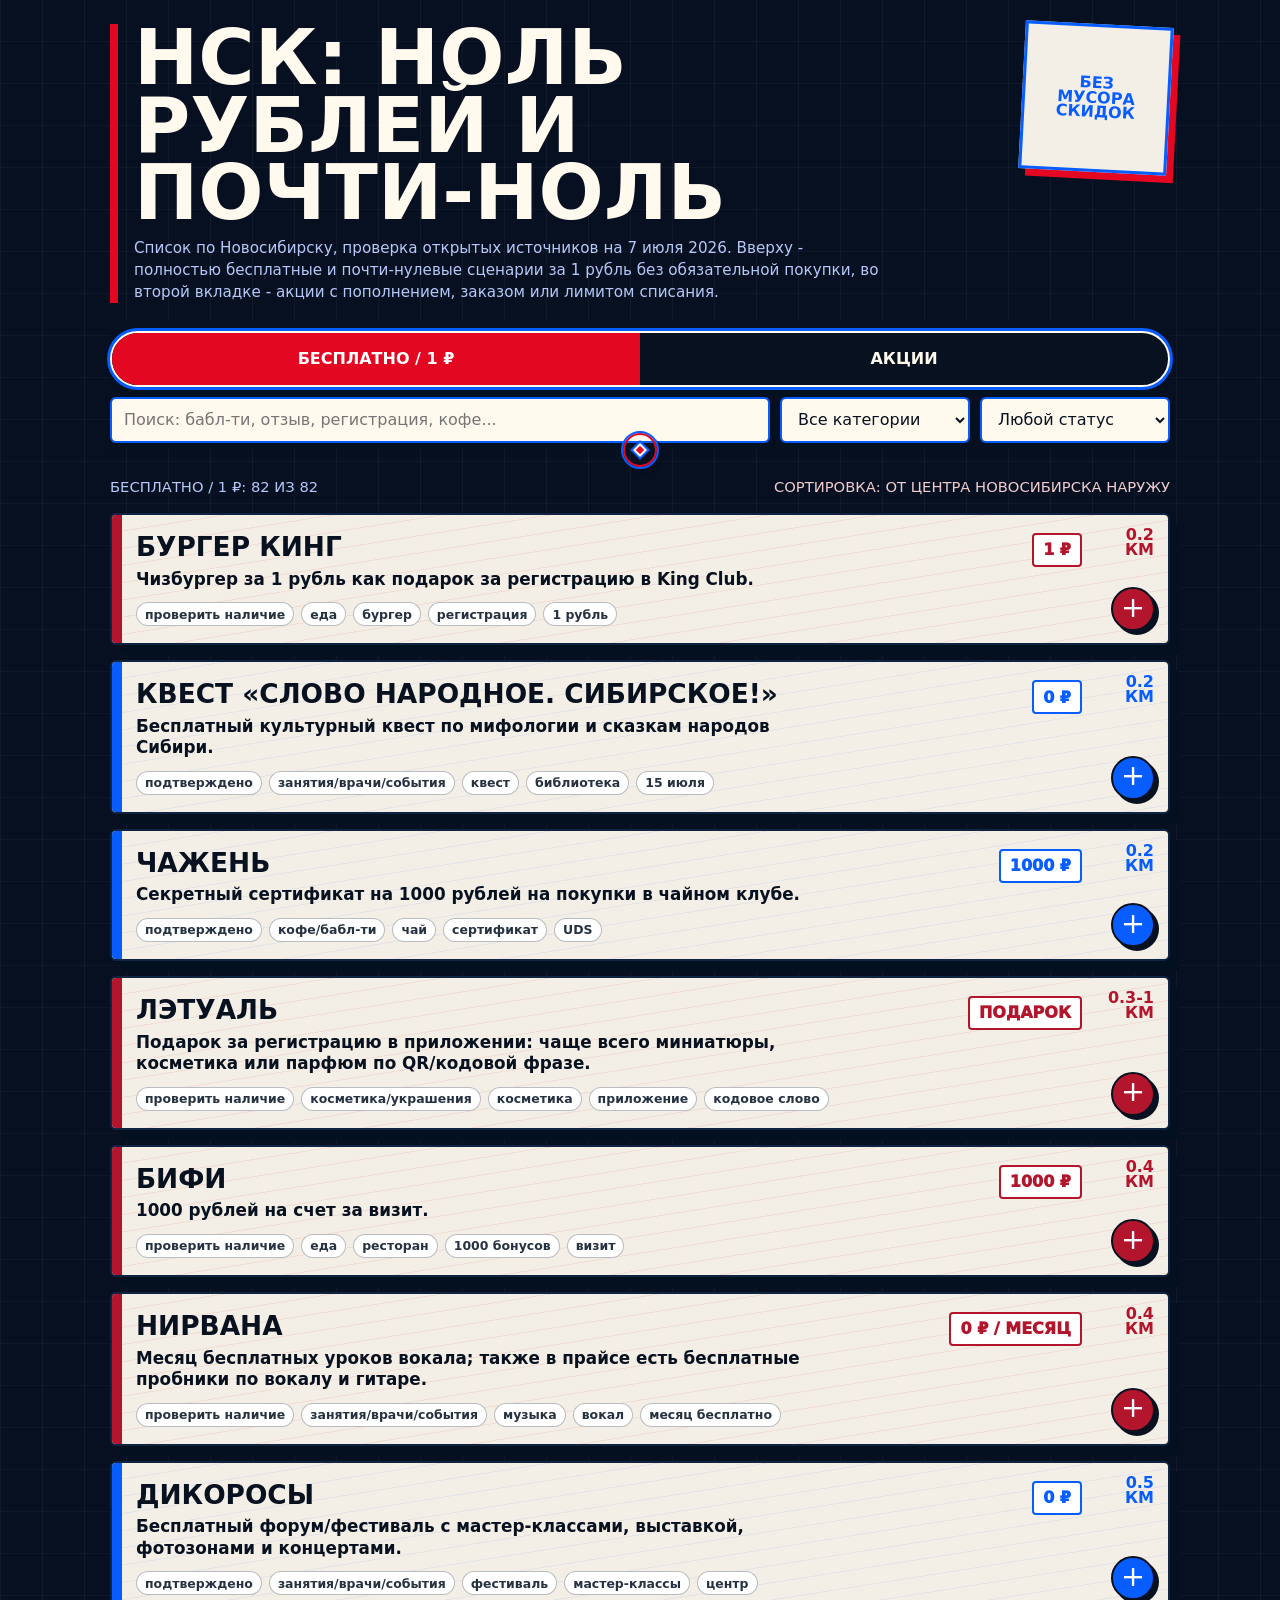
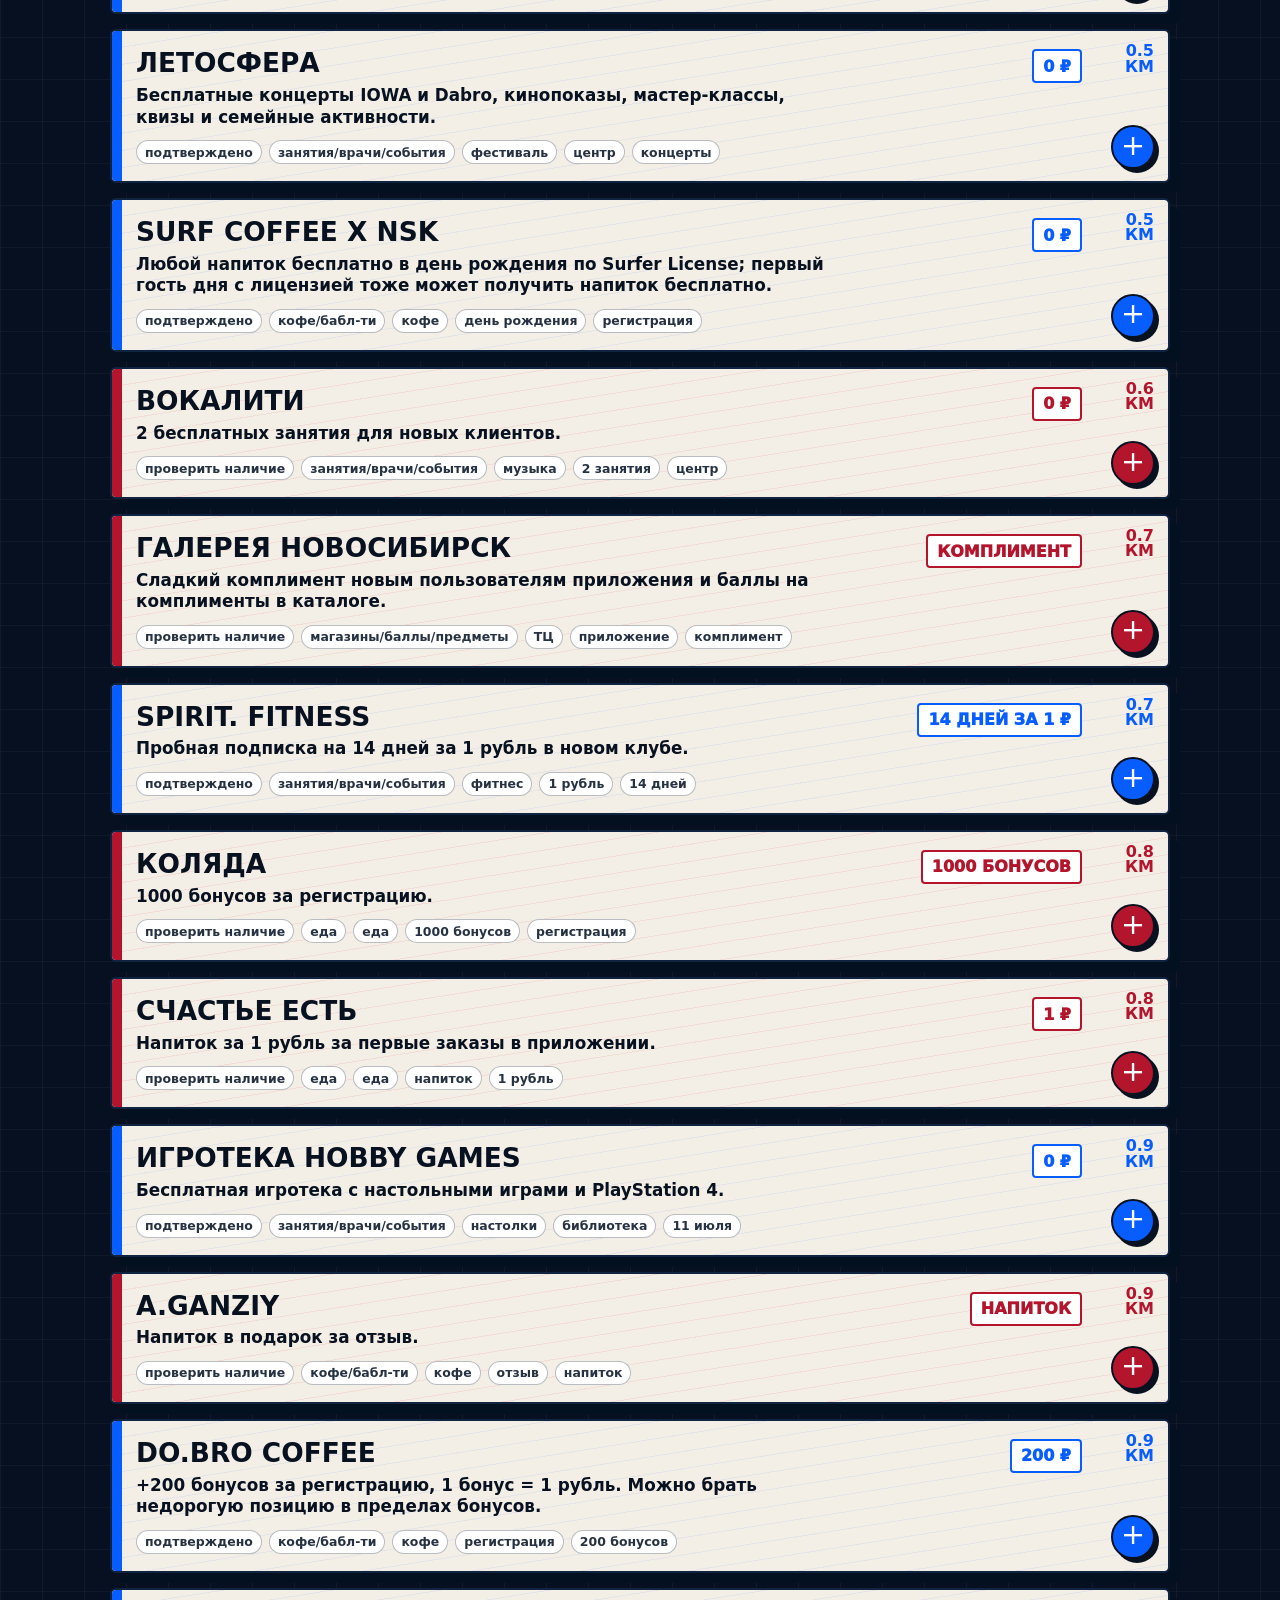
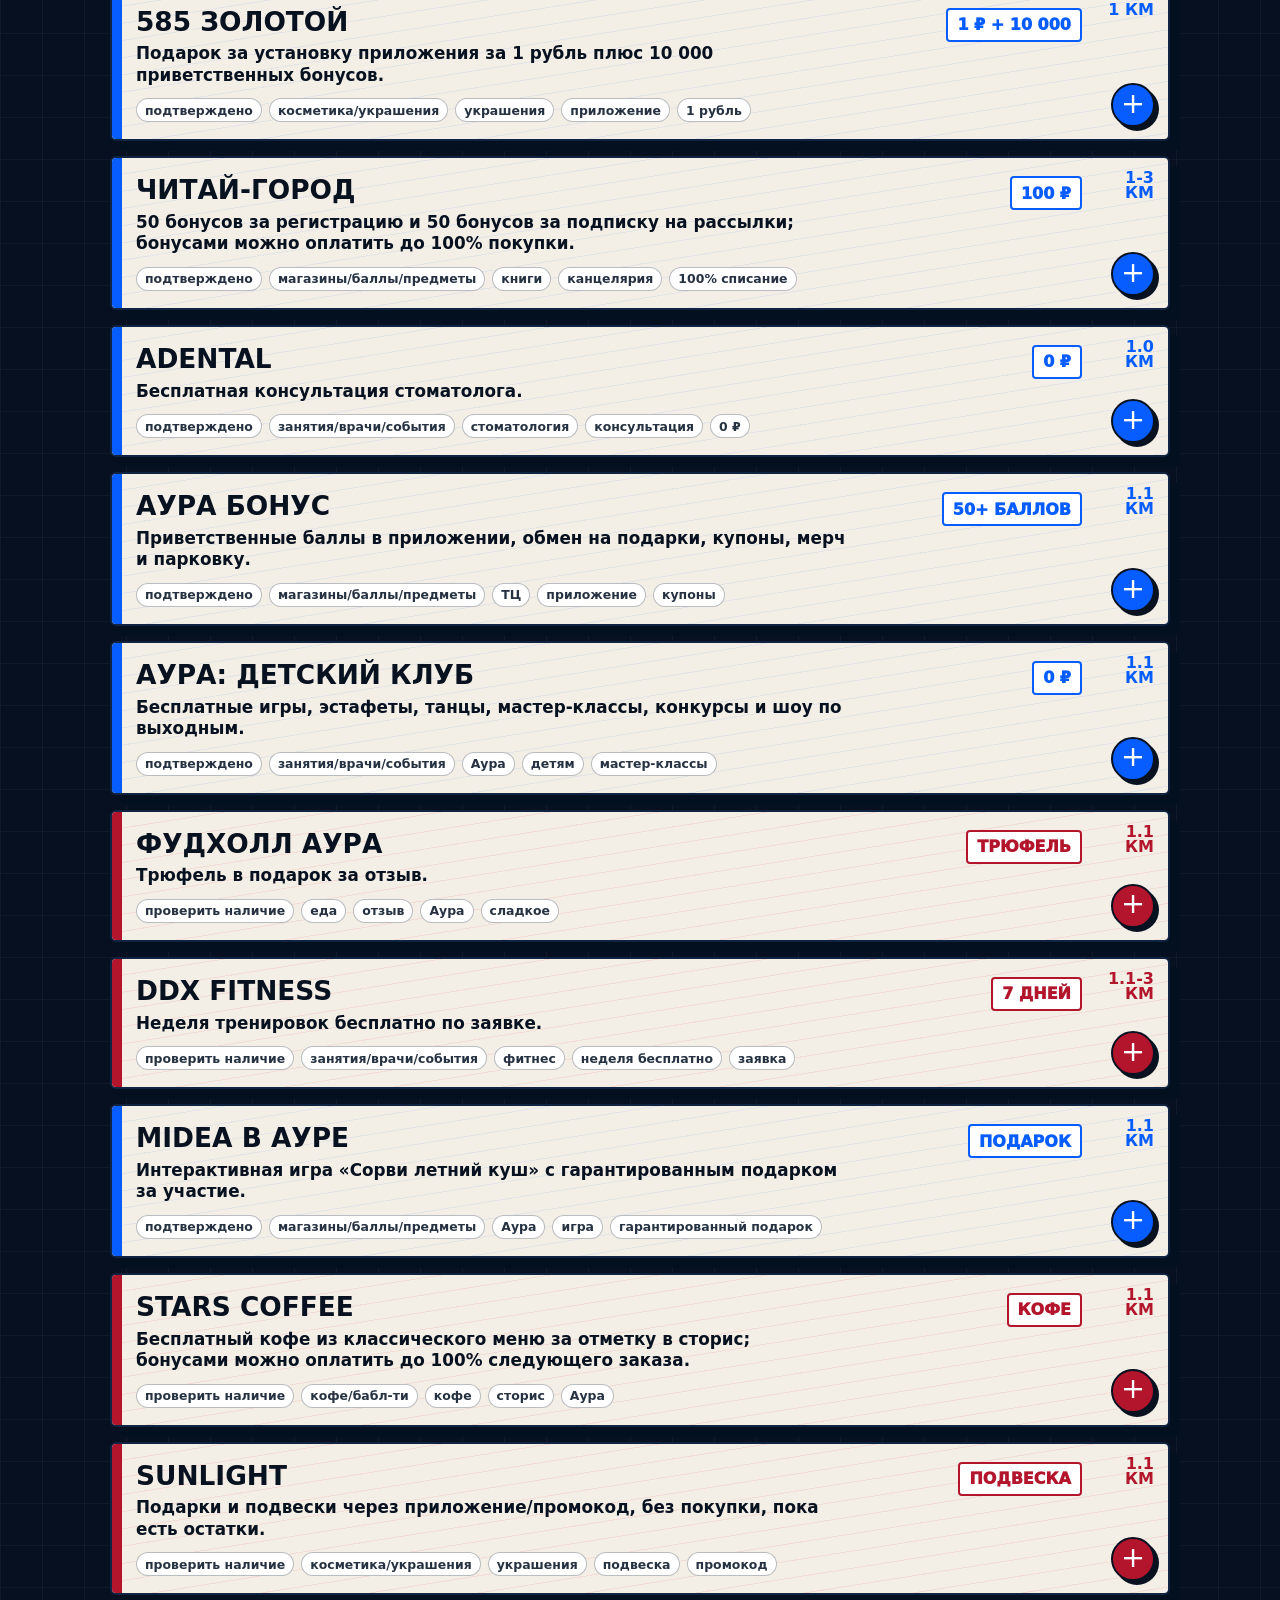
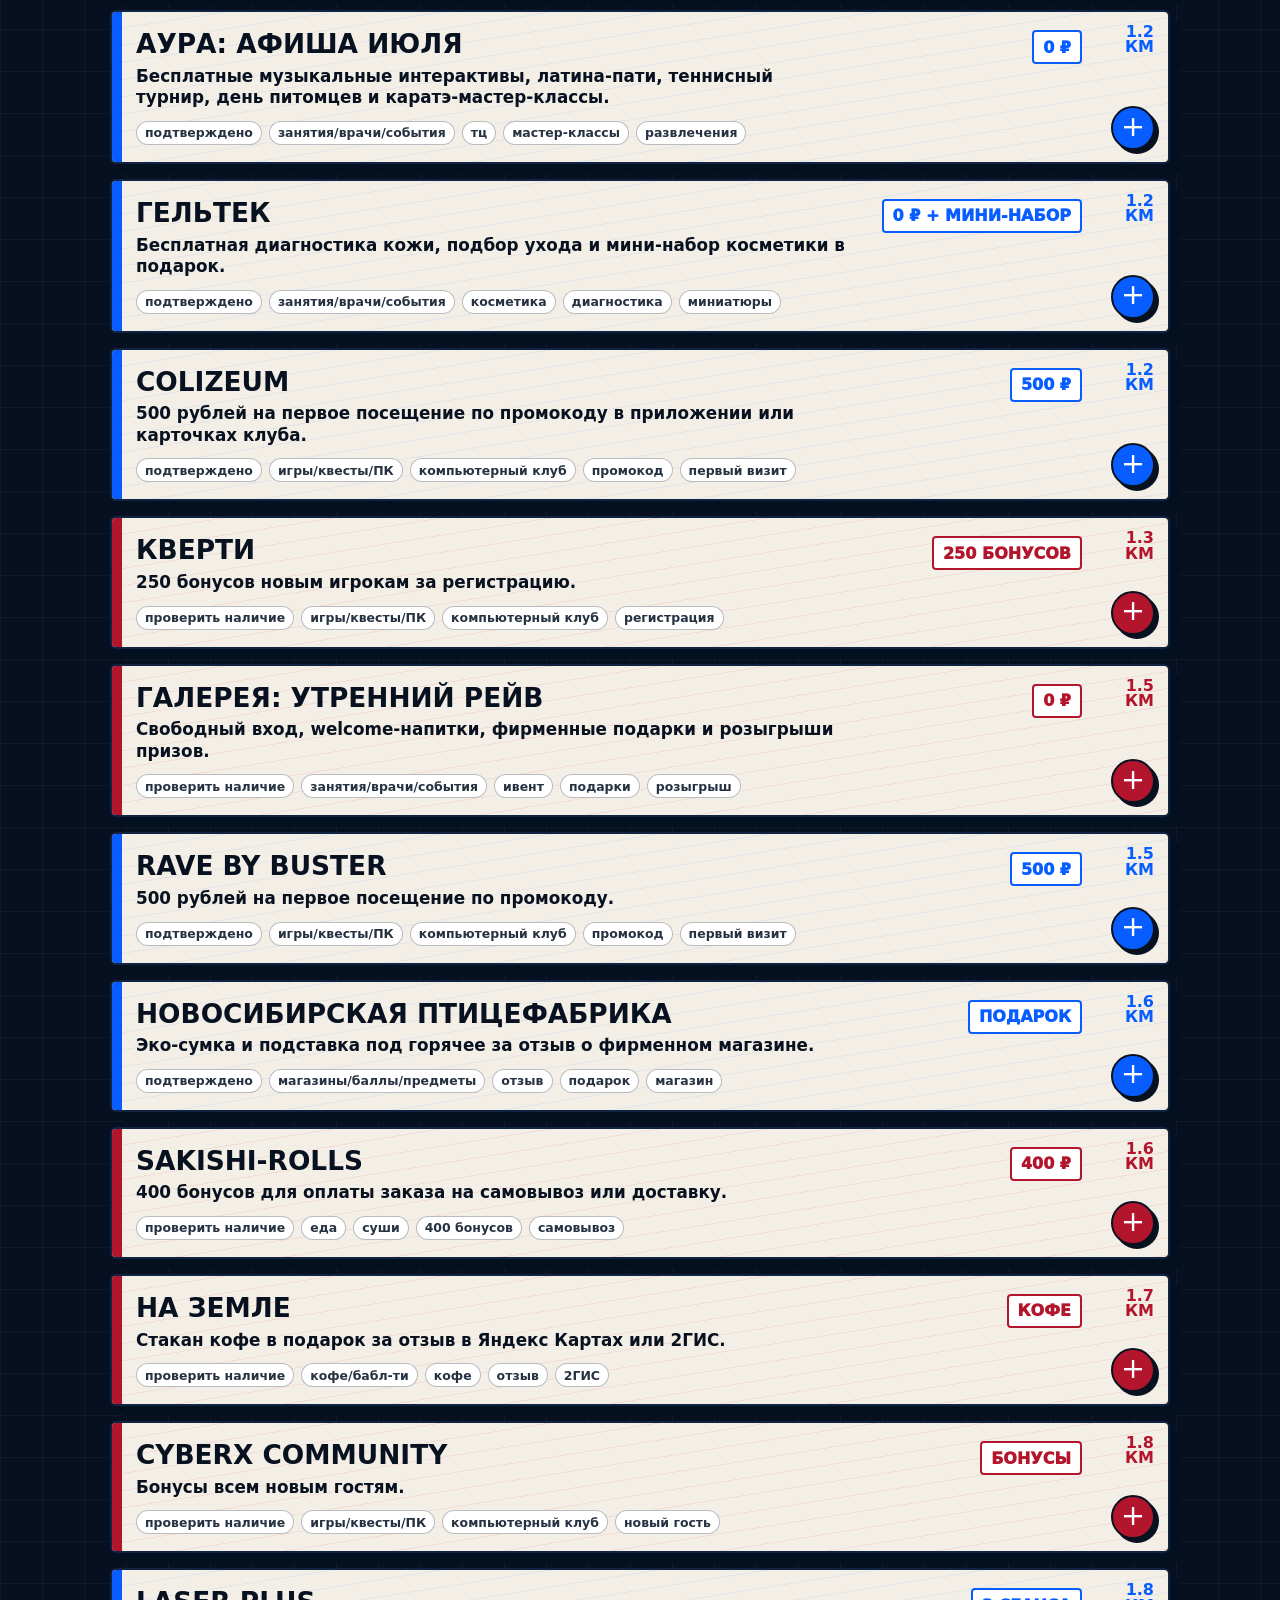
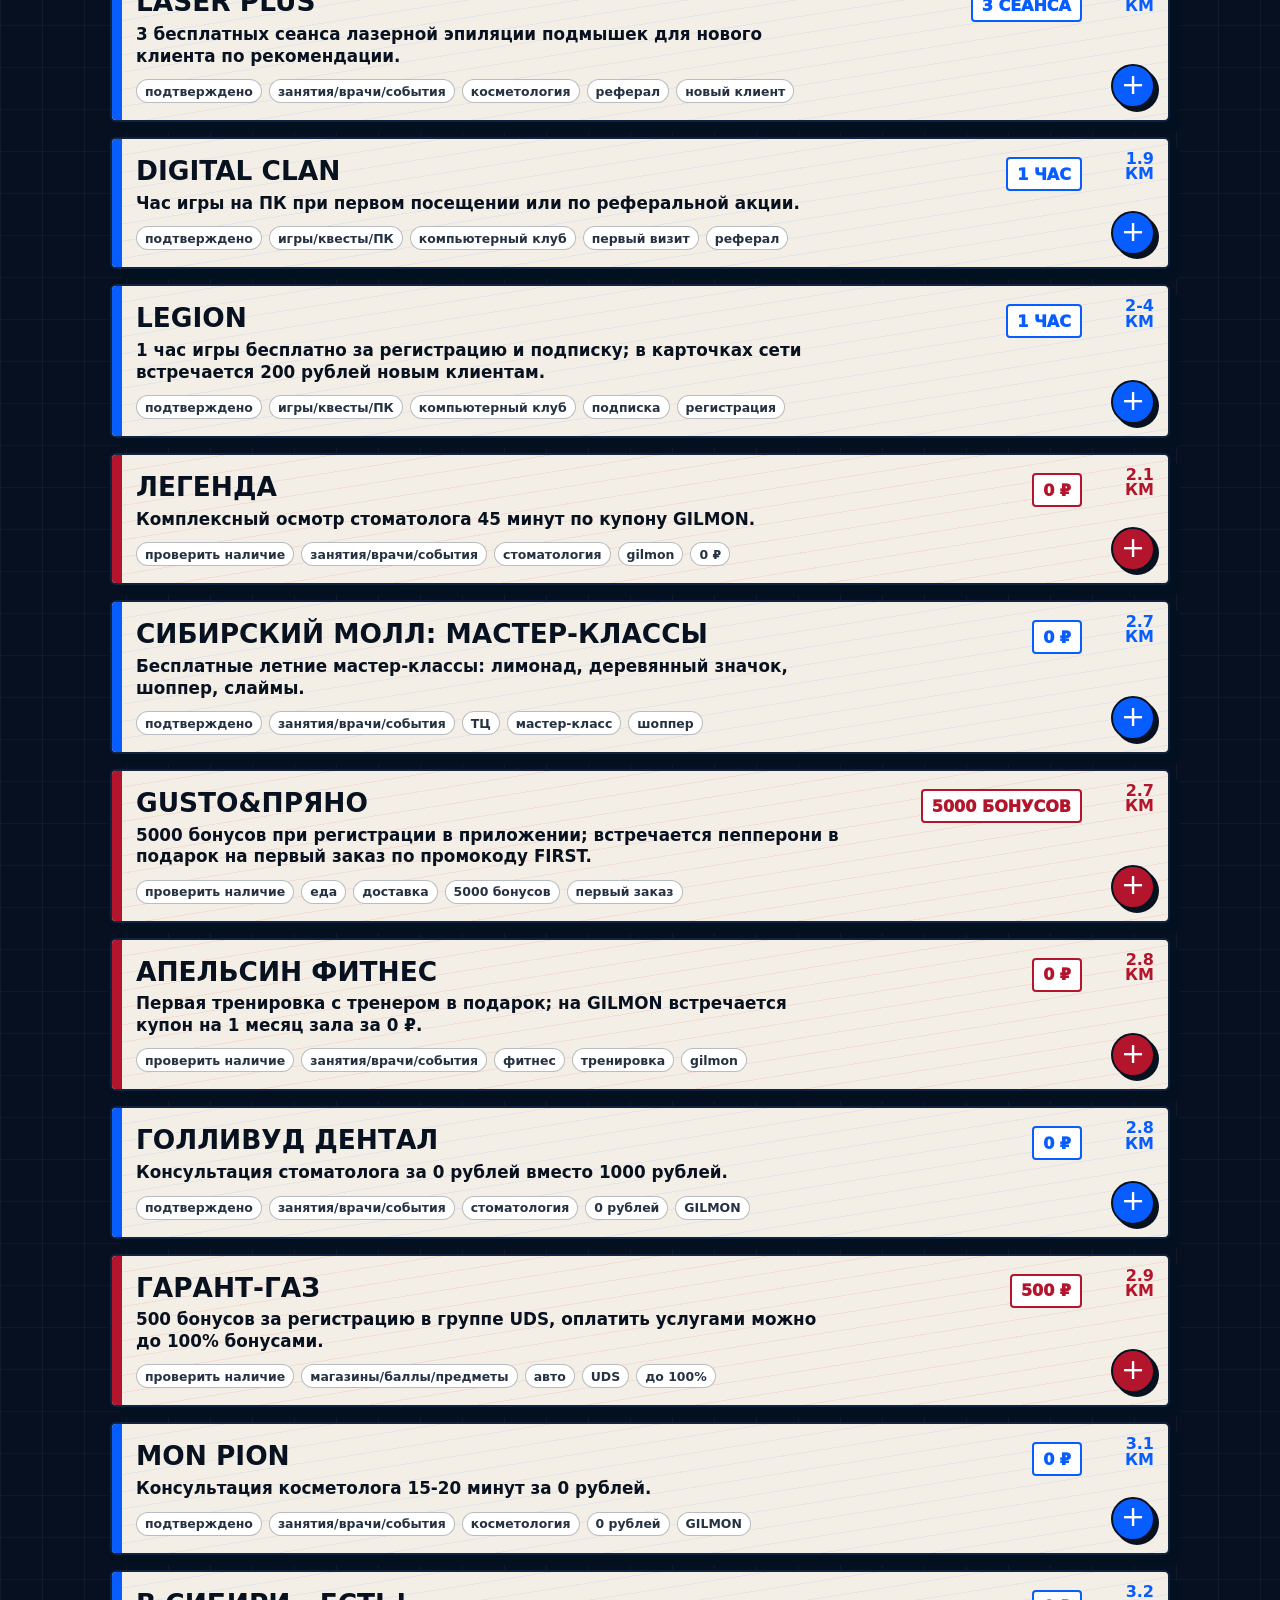
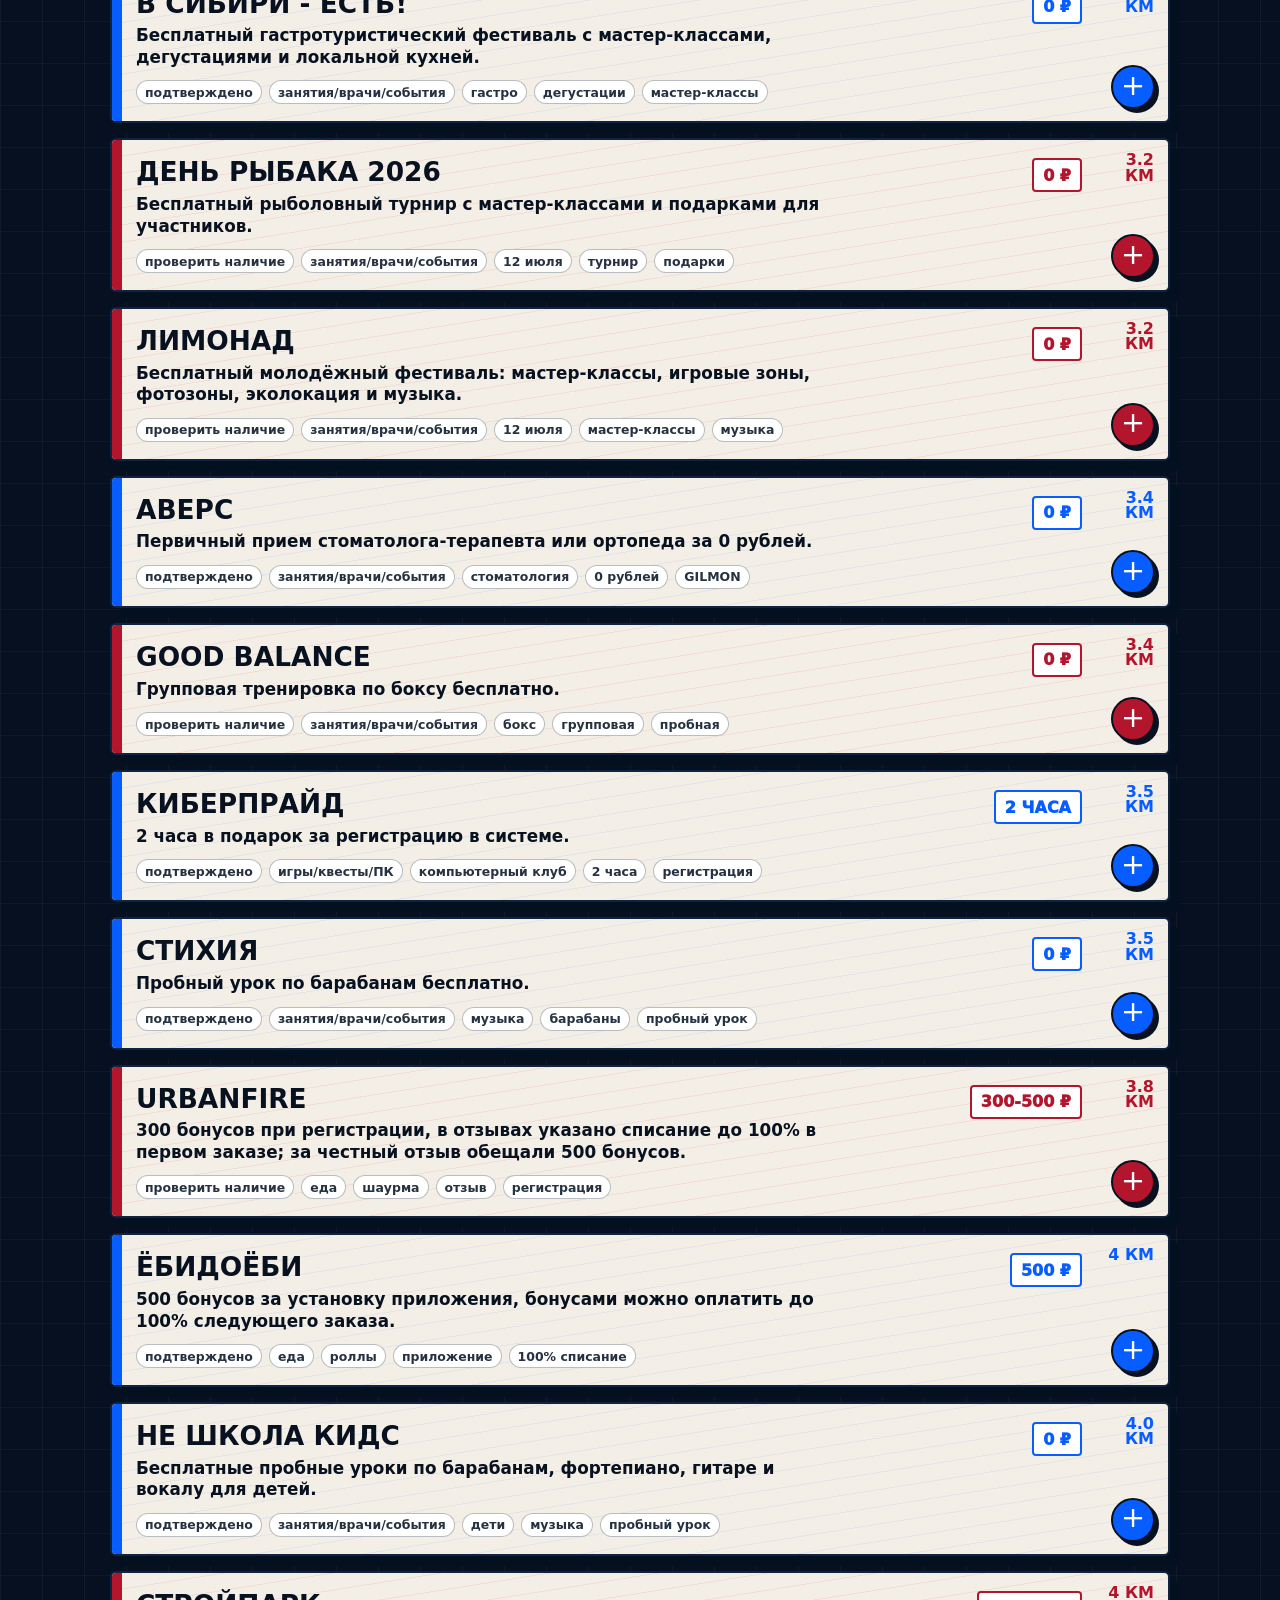
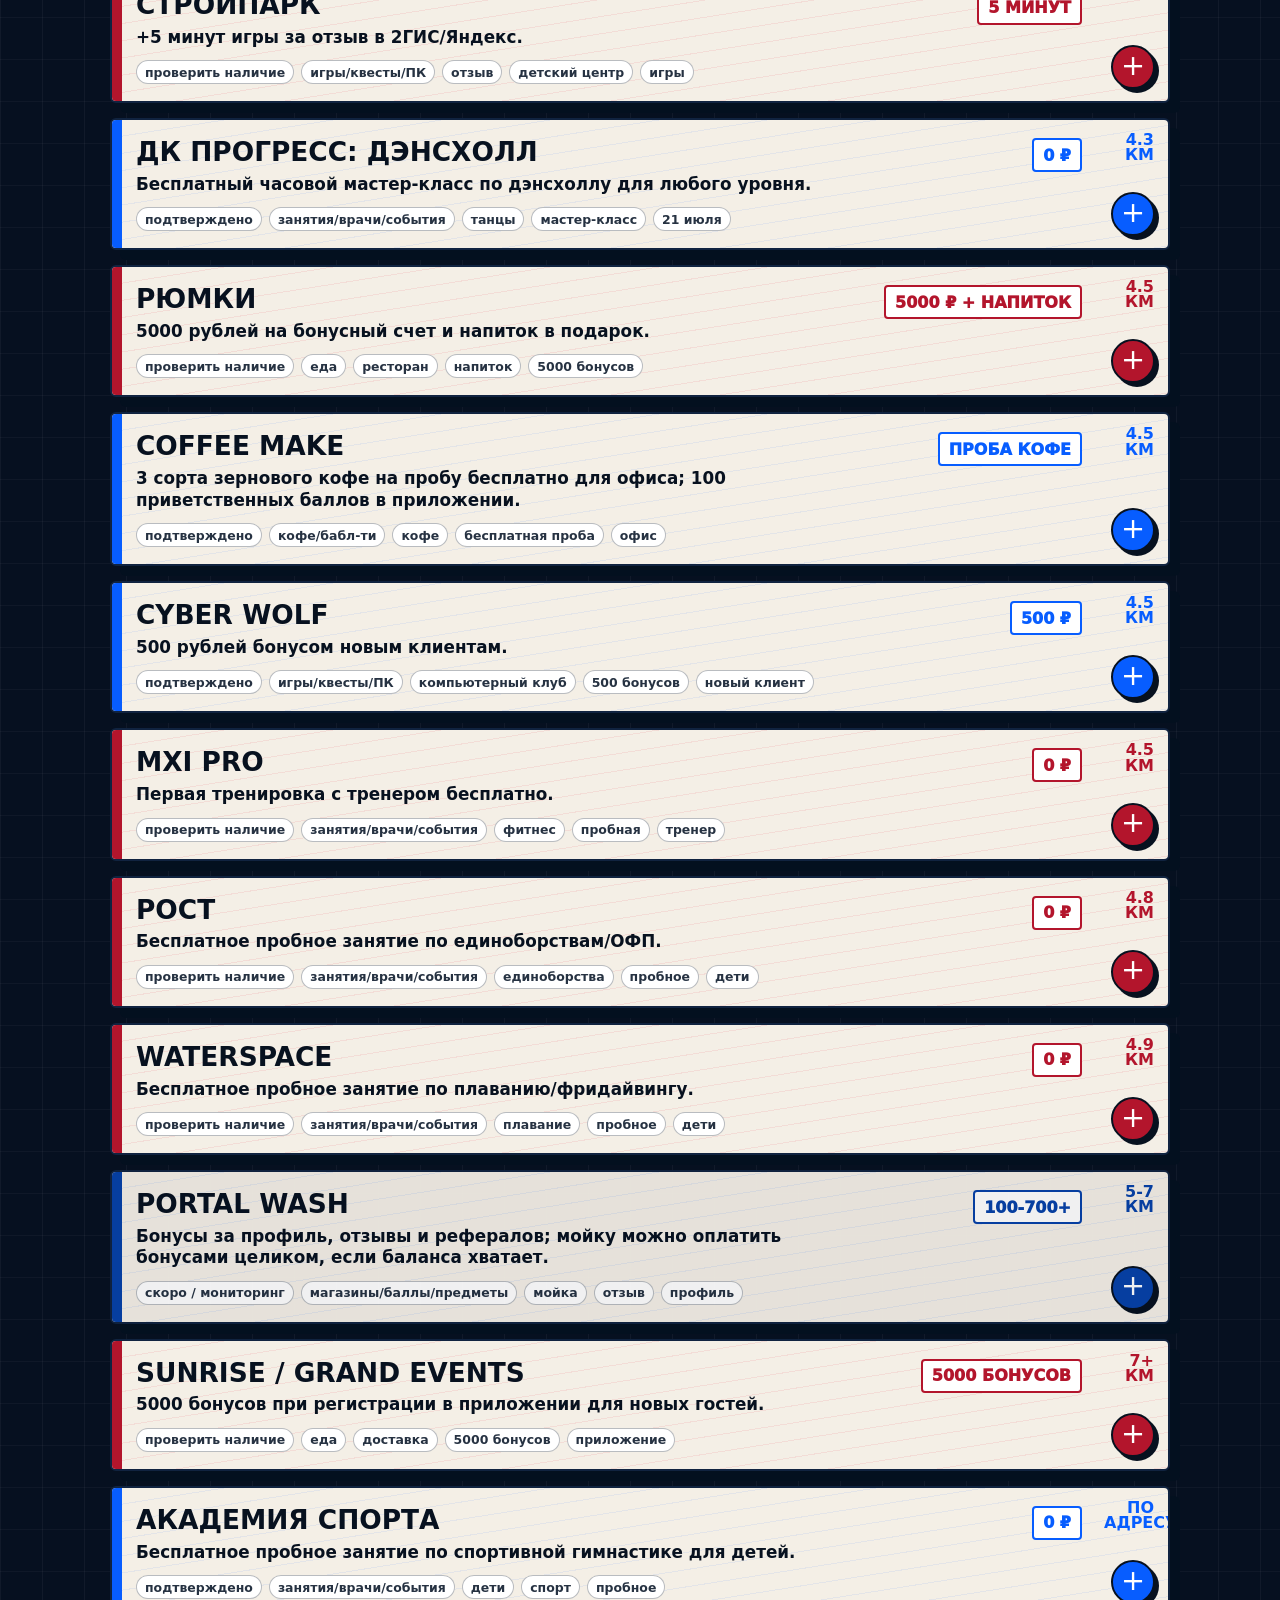
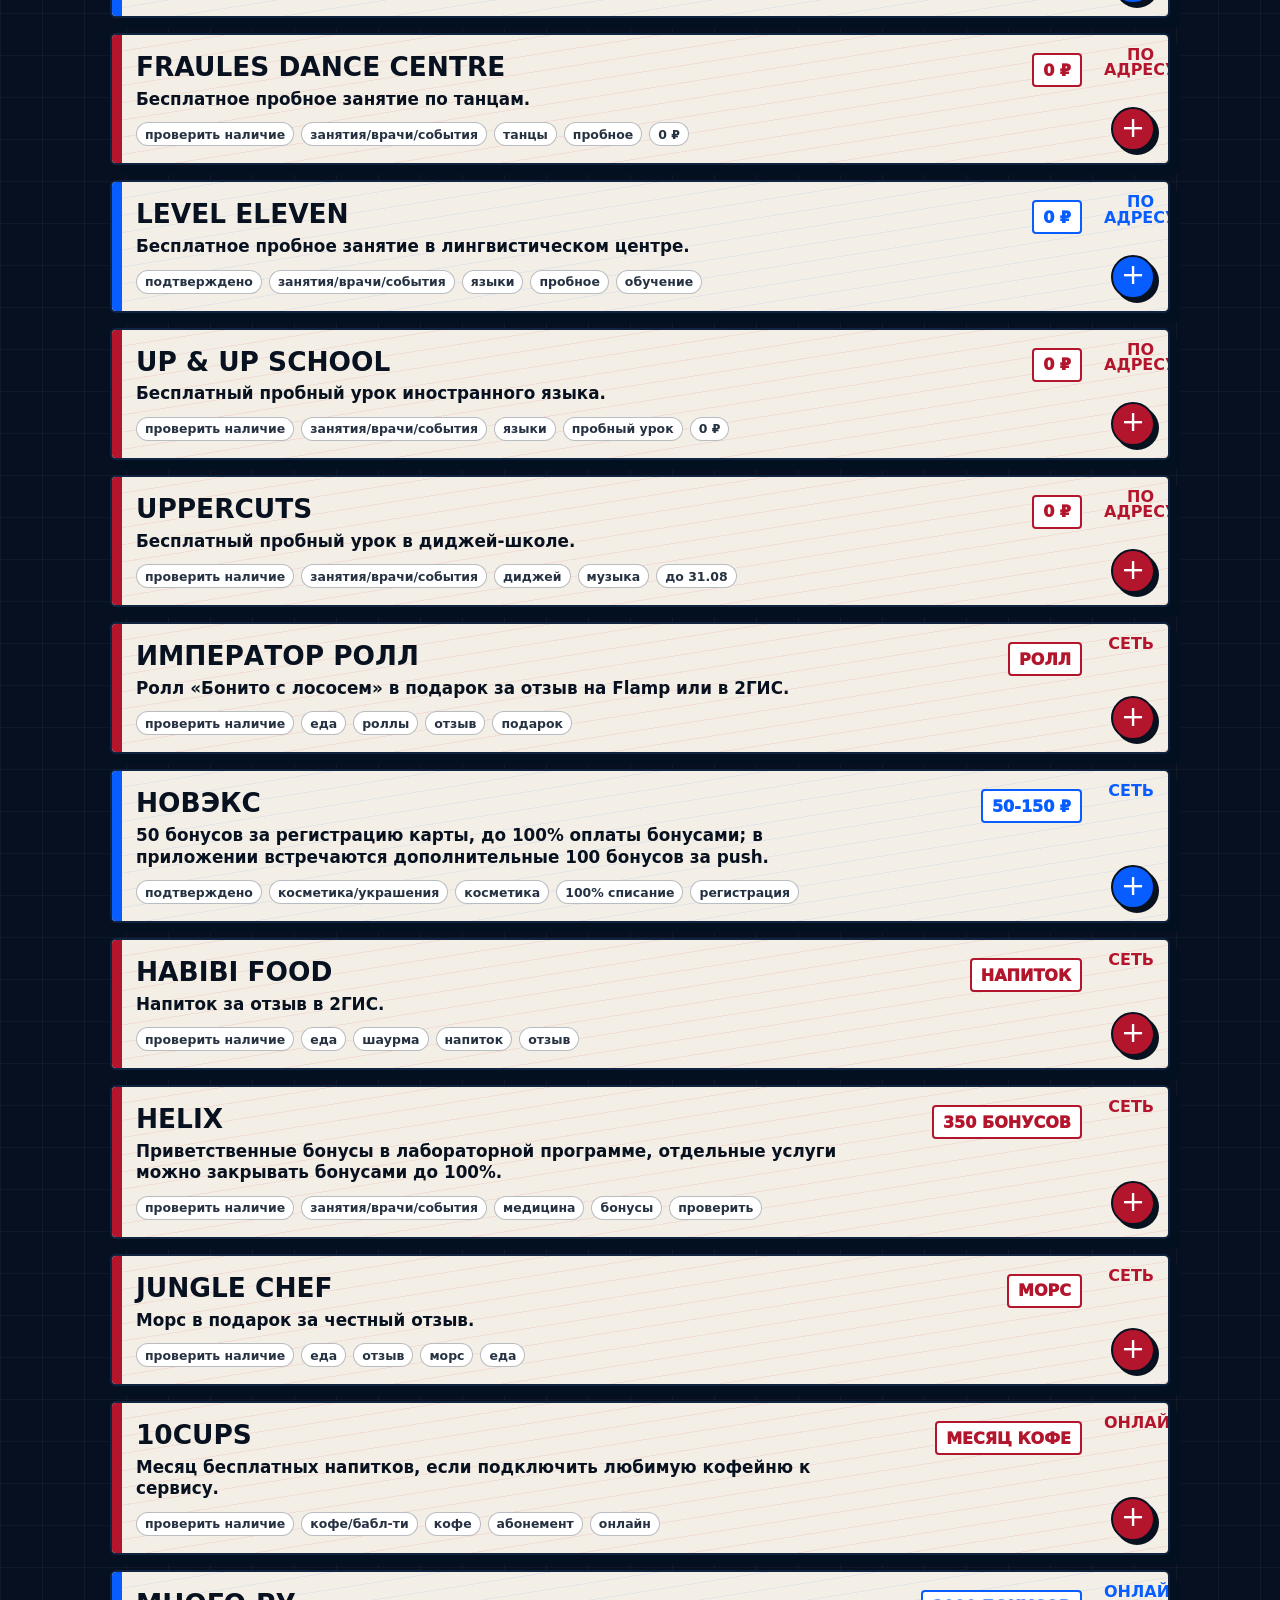
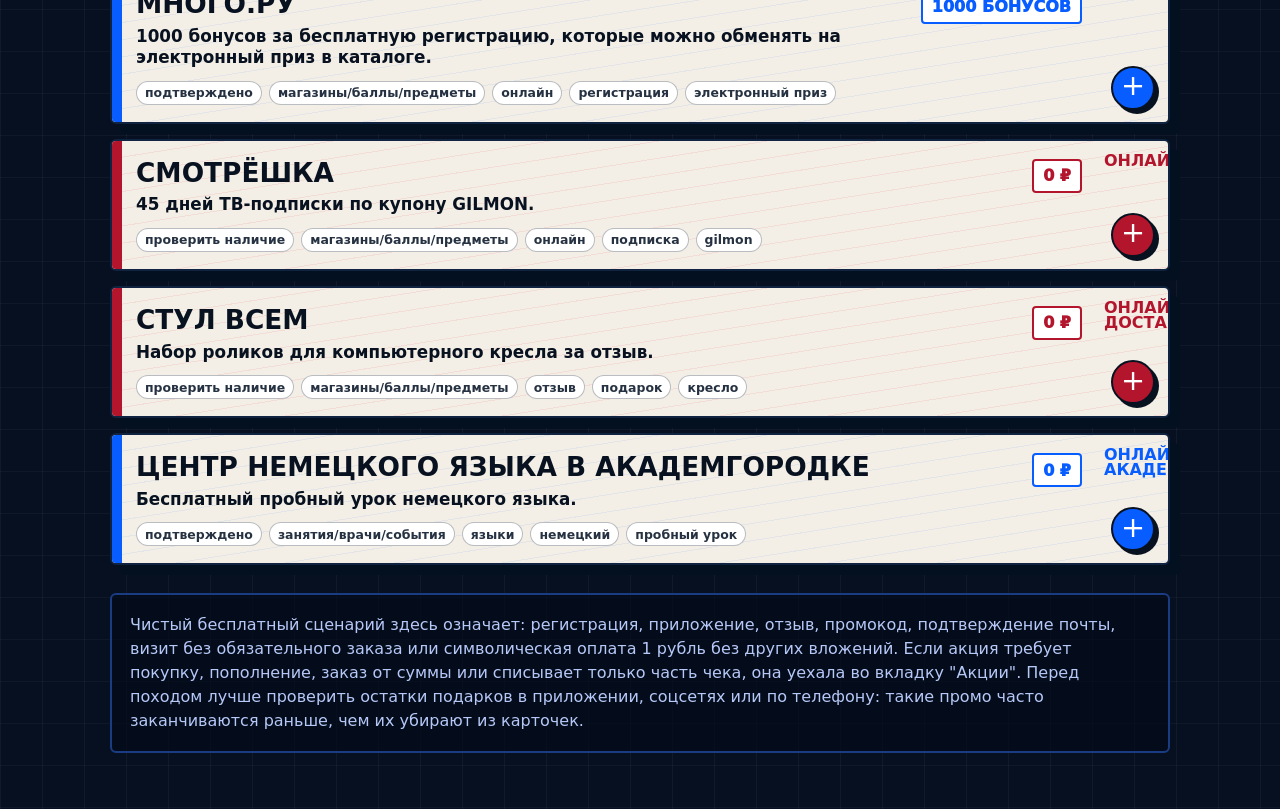
==== commit e2d932bb: "Refine categories and add food freebies" ====
--- a/index.html
+++ b/index.html
@@ -559,8 +559,9 @@
           <option value="beauty">Косметика и украшения</option>
           <option value="food">Еда и напитки</option>
           <option value="coffee">Кофе и бабл-ти</option>
-          <option value="games">Игры и развлечения</option>
-          <option value="services">Сервисы и магазины</option>
+          <option value="games">Игры, квесты и ПК</option>
+          <option value="services">Магазины, баллы и предметы</option>
+          <option value="activities">Занятия, врачи, события</option>
         </select>
         <select class="field" id="status">
           <option value="all">Любой статус</option>
@@ -841,7 +842,7 @@
         name: "Helix",
         gift: "Приветственные бонусы в лабораторной программе, отдельные услуги можно закрывать бонусами до 100%.",
         amount: "350 бонусов",
-        category: "services",
+        category: "activities",
         status: "verify",
         distance: "сеть",
         address: "Много лабораторных центров в Новосибирске.",
@@ -2041,7 +2042,7 @@
         name: "Гельтек",
         gift: "Бесплатная диагностика кожи, подбор ухода и мини-набор косметики в подарок.",
         amount: "0 ₽ + мини-набор",
-        category: "beauty",
+        category: "activities",
         status: "confirmed",
         distance: "1.2 км",
         address: "Красный проспект, 69.",
@@ -2058,7 +2059,7 @@
         name: "Laser Plus",
         gift: "3 бесплатных сеанса лазерной эпиляции подмышек для нового клиента по рекомендации.",
         amount: "3 сеанса",
-        category: "beauty",
+        category: "activities",
         status: "confirmed",
         distance: "1.8 км",
         address: "Красный проспект, 94; Сакко и Ванцетти, 25/1.",
@@ -2174,7 +2175,7 @@
         name: "Аверс",
         gift: "Первичный прием стоматолога-терапевта или ортопеда за 0 рублей.",
         amount: "0 ₽",
-        category: "services",
+        category: "activities",
         status: "confirmed",
         distance: "3.4 км",
         address: "Красный проспект, 153Г.",
@@ -2191,7 +2192,7 @@
         name: "Голливуд Дентал",
         gift: "Консультация стоматолога за 0 рублей вместо 1000 рублей.",
         amount: "0 ₽",
-        category: "services",
+        category: "activities",
         status: "confirmed",
         distance: "2.8 км",
         address: "Кавалерийская, 9.",
@@ -2208,7 +2209,7 @@
         name: "Mon Pion",
         gift: "Консультация косметолога 15-20 минут за 0 рублей.",
         amount: "0 ₽",
-        category: "beauty",
+        category: "activities",
         status: "confirmed",
         distance: "3.1 км",
         address: "Кропоткина, 271, офис 322.",
@@ -2259,7 +2260,7 @@
         name: "Spirit. Fitness",
         gift: "Пробная подписка на 14 дней за 1 рубль в новом клубе.",
         amount: "14 дней за 1 ₽",
-        category: "services",
+        category: "activities",
         status: "confirmed",
         distance: "0.7 км",
         address: "ТРЦ Галерея Новосибирск, ул. Гоголя, 13.",
@@ -2276,7 +2277,7 @@
         name: "DDX Fitness",
         gift: "Неделя тренировок бесплатно по заявке.",
         amount: "7 дней",
-        category: "services",
+        category: "activities",
         status: "verify",
         distance: "1.1-3 км",
         address: "Федосеева, 8; Ипподромская, 46; Военная, 5; площадь Карла Маркса, 2.",
@@ -2293,7 +2294,7 @@
         name: "Сибирский Молл: мастер-классы",
         gift: "Бесплатные летние мастер-классы: лимонад, деревянный значок, шоппер, слаймы.",
         amount: "0 ₽",
-        category: "services",
+        category: "activities",
         status: "confirmed",
         distance: "2.7 км",
         address: "ТРЦ Сибирский Молл, Фрунзе, 238, 1 этаж возле фуд-корта.",
@@ -2342,7 +2343,7 @@
         name: "Аура: детский клуб",
         gift: "Бесплатные игры, эстафеты, танцы, мастер-классы, конкурсы и шоу по выходным.",
         amount: "0 ₽",
-        category: "games",
+        category: "activities",
         status: "confirmed",
         distance: "1.1 км",
         address: "ТРЦ Аура, Военная, 5.",
@@ -2359,7 +2360,7 @@
         name: "Летосфера",
         gift: "Бесплатные концерты IOWA и Dabro, кинопоказы, мастер-классы, квизы и семейные активности.",
         amount: "0 ₽",
-        category: "games",
+        category: "activities",
         status: "confirmed",
         distance: "0.5 км",
         address: "Площадки у ЦКиО «Победа» и в сквере «Водник».",
@@ -2376,7 +2377,7 @@
         name: "Дикоросы",
         gift: "Бесплатный форум/фестиваль с мастер-классами, выставкой, фотозонами и концертами.",
         amount: "0 ₽",
-        category: "games",
+        category: "activities",
         status: "confirmed",
         distance: "0.5 км",
         address: "Улица Ленина, центр Новосибирска.",
@@ -2394,7 +2395,7 @@
         name: "В Сибири - Есть!",
         gift: "Бесплатный гастротуристический фестиваль с мастер-классами, дегустациями и локальной кухней.",
         amount: "0 ₽",
-        category: "food",
+        category: "activities",
         status: "confirmed",
         distance: "3.2 км",
         address: "Михайловская набережная.",
@@ -2412,7 +2413,7 @@
         name: "Аура: афиша июля",
         gift: "Бесплатные музыкальные интерактивы, латина-пати, теннисный турнир, день питомцев и каратэ-мастер-классы.",
         amount: "0 ₽",
-        category: "games",
+        category: "activities",
         status: "confirmed",
         distance: "1.2 км",
         address: "ТРЦ Аура, Военная, 5; фудхолл 4 этаж и уличная площадка.",
@@ -2429,7 +2430,7 @@
         name: "Игротека Hobby Games",
         gift: "Бесплатная игротека с настольными играми и PlayStation 4.",
         amount: "0 ₽",
-        category: "games",
+        category: "activities",
         status: "confirmed",
         distance: "0.9 км",
         address: "Модельная библиотека им. М. Е. Салтыкова-Щедрина, Красный проспект, 83.",
@@ -2445,7 +2446,7 @@
         name: "Квест «Слово народное. Сибирское!»",
         gift: "Бесплатный культурный квест по мифологии и сказкам народов Сибири.",
         amount: "0 ₽",
-        category: "games",
+        category: "activities",
         status: "confirmed",
         distance: "0.2 км",
         address: "Новосибирская областная молодежная библиотека, Красный проспект, 26.",
@@ -2461,7 +2462,7 @@
         name: "ДК Прогресс: дэнсхолл",
         gift: "Бесплатный часовой мастер-класс по дэнсхоллу для любого уровня.",
         amount: "0 ₽",
-        category: "games",
+        category: "activities",
         status: "confirmed",
         distance: "4.3 км",
         address: "Дворец культуры «Прогресс», Красный проспект, 167, каб. 228.",
@@ -2477,7 +2478,7 @@
         name: "Mxi pro",
         gift: "Первая тренировка с тренером бесплатно.",
         amount: "0 ₽",
-        category: "services",
+        category: "activities",
         status: "verify",
         distance: "4.5 км",
         address: "Горский микрорайон, 66.",
@@ -2493,7 +2494,7 @@
         name: "Рост",
         gift: "Бесплатное пробное занятие по единоборствам/ОФП.",
         amount: "0 ₽",
-        category: "services",
+        category: "activities",
         status: "verify",
         distance: "4.8 км",
         address: "Сеть клубов: Дуси Ковальчук, 252; Немировича-Данченко, 144Б и другие филиалы.",
@@ -2510,7 +2511,7 @@
         name: "Good Balance",
         gift: "Групповая тренировка по боксу бесплатно.",
         amount: "0 ₽",
-        category: "services",
+        category: "activities",
         status: "verify",
         distance: "3.4 км",
         address: "Улица Дуси Ковальчук, 1 к2.",
@@ -2527,7 +2528,7 @@
         name: "WaterSpace",
         gift: "Бесплатное пробное занятие по плаванию/фридайвингу.",
         amount: "0 ₽",
-        category: "services",
+        category: "activities",
         status: "verify",
         distance: "4.9 км",
         address: "Ближайший к центру найденный филиал: проспект Карла Маркса, 26/2; сеть заявляет несколько филиалов.",
@@ -2576,7 +2577,7 @@
         name: "Royal Thai",
         gift: "500 бонусов за отзыв после посещения салона.",
         amount: "500 ₽",
-        category: "services",
+        category: "activities",
         status: "confirmed",
         distance: "сеть",
         address: "Салоны ROYALTHAI в Новосибирске; в условиях указано, что акция не действует в салоне на Ленина.",
@@ -2624,7 +2625,7 @@
         name: "Le face",
         gift: "300 бонусов на карту лояльности, 1 бонус = 1 рубль.",
         amount: "300 ₽",
-        category: "beauty",
+        category: "activities",
         status: "verify",
         distance: "3.6 км",
         address: "Косметологическая клиника Le face: Большевистская, 35; в 2ГИС указаны 2 филиала.",
@@ -2688,7 +2689,7 @@
         name: "ЛИМОНАД",
         gift: "Бесплатный молодёжный фестиваль: мастер-классы, игровые зоны, фотозоны, эколокация и музыка.",
         amount: "0 ₽",
-        category: "games",
+        category: "activities",
         status: "verify",
         distance: "3.2 км",
         address: "Михайловская набережная.",
@@ -2705,7 +2706,7 @@
         name: "День рыбака 2026",
         gift: "Бесплатный рыболовный турнир с мастер-классами и подарками для участников.",
         amount: "0 ₽",
-        category: "games",
+        category: "activities",
         status: "verify",
         distance: "3.2 км",
         address: "Михайловская набережная.",
@@ -2721,7 +2722,7 @@
         name: "Banana Park",
         gift: "Бесплатные детские мастер-классы по пятницам в июле.",
         amount: "МК 0 ₽",
-        category: "games",
+        category: "activities",
         status: "verify",
         distance: "0.9 км",
         address: "Ближайшая локация: ТЦ Апельсин, ул. Ленина, 84; также ТРЦ Континент, Гусинобродское шоссе, 20 и Троллейная, 130а.",
@@ -2739,7 +2740,7 @@
         name: "Центр немецкого языка в Академгородке",
         gift: "Бесплатный пробный урок немецкого языка.",
         amount: "0 ₽",
-        category: "services",
+        category: "activities",
         status: "confirmed",
         distance: "онлайн/Академ",
         address: "Академгородок, ул. Терешковой, 33.",
@@ -2755,7 +2756,7 @@
         name: "LEVEL ELEVEN",
         gift: "Бесплатное пробное занятие в лингвистическом центре.",
         amount: "0 ₽",
-        category: "services",
+        category: "activities",
         status: "confirmed",
         distance: "по адресу",
         address: "Новосибирск; точный филиал/формат выбрать при записи на сайте.",
@@ -2771,7 +2772,7 @@
         name: "UP & UP School",
         gift: "Бесплатный пробный урок иностранного языка.",
         amount: "0 ₽",
-        category: "services",
+        category: "activities",
         status: "verify",
         distance: "по адресу",
         address: "Новосибирская область; адрес и формат уточнять при записи.",
@@ -2787,7 +2788,7 @@
         name: "НИРВАНА",
         gift: "Месяц бесплатных уроков вокала; также в прайсе есть бесплатные пробники по вокалу и гитаре.",
         amount: "0 ₽ / месяц",
-        category: "games",
+        category: "activities",
         status: "verify",
         distance: "0.4 км",
         address: "Трудовая улица, 3/1.",
@@ -2804,7 +2805,7 @@
         name: "Стихия",
         gift: "Пробный урок по барабанам бесплатно.",
         amount: "0 ₽",
-        category: "games",
+        category: "activities",
         status: "confirmed",
         distance: "3.5 км",
         address: "Ул. Владимира Заровного, 32.",
@@ -2820,7 +2821,7 @@
         name: "Uppercuts",
         gift: "Бесплатный пробный урок в диджей-школе.",
         amount: "0 ₽",
-        category: "games",
+        category: "activities",
         status: "verify",
         distance: "по адресу",
         address: "Новосибирск; адрес и расписание уточнять у школы при записи.",
@@ -2836,7 +2837,7 @@
         name: "Fraules Dance Centre",
         gift: "Бесплатное пробное занятие по танцам.",
         amount: "0 ₽",
-        category: "games",
+        category: "activities",
         status: "verify",
         distance: "по адресу",
         address: "Новосибирск; адрес направления уточнить при записи.",
@@ -2852,7 +2853,7 @@
         name: "Академия спорта",
         gift: "Бесплатное пробное занятие по спортивной гимнастике для детей.",
         amount: "0 ₽",
-        category: "services",
+        category: "activities",
         status: "confirmed",
         distance: "по адресу",
         address: "Новосибирск; филиал выбрать при записи на сайте.",
@@ -2886,7 +2887,7 @@
         name: "Вокалити",
         gift: "2 бесплатных занятия для новых клиентов.",
         amount: "0 ₽",
-        category: "games",
+        category: "activities",
         status: "verify",
         distance: "0.6 км",
         address: "Урицкого, 37.",
@@ -2903,7 +2904,7 @@
         name: "Adental",
         gift: "Бесплатная консультация стоматолога.",
         amount: "0 ₽",
-        category: "services",
+        category: "activities",
         status: "confirmed",
         distance: "1.0 км",
         address: "Гоголя, 15, ТЦ «Юпитер», отдельный вход со стороны Каменской.",
@@ -2919,7 +2920,7 @@
         name: "Галерея: утренний РЕЙВ",
         gift: "Свободный вход, welcome-напитки, фирменные подарки и розыгрыши призов.",
         amount: "0 ₽",
-        category: "games",
+        category: "activities",
         status: "verify",
         distance: "1.5 км",
         address: "ТРЦ Галерея Новосибирск, Гоголя, 13; парковка, 6 этаж.",
@@ -2953,7 +2954,7 @@
         name: "Легенда",
         gift: "Комплексный осмотр стоматолога 45 минут по купону GILMON.",
         amount: "0 ₽",
-        category: "services",
+        category: "activities",
         status: "verify",
         distance: "2.1 км",
         address: "Зыряновская, 55.",
@@ -2969,7 +2970,7 @@
         name: "Апельсин фитнес",
         gift: "Первая тренировка с тренером в подарок; на GILMON встречается купон на 1 месяц зала за 0 ₽.",
         amount: "0 ₽",
-        category: "services",
+        category: "activities",
         status: "verify",
         distance: "2.8 км",
         address: "Ближайшие филиалы: Нарымская, 37; Есенина, 31/2; также Курчатова, 38; Тюленина, 25/1; Фламинго, 15.",
@@ -2987,7 +2988,7 @@
         name: "Не школа Кидс",
         gift: "Бесплатные пробные уроки по барабанам, фортепиано, гитаре и вокалу для детей.",
         amount: "0 ₽",
-        category: "games",
+        category: "activities",
         status: "confirmed",
         distance: "4.0 км",
         address: "Кропоткина, 116а к2.",
@@ -3015,6 +3016,190 @@
           ["2ГИС поиск", "https://2gis.ru/novosibirsk/search/Bubble%20tea%20%D1%81%20%D0%B4%D0%BE%D1%81%D1%82%D0%B0%D0%B2%D0%BA%D0%BE%D0%B9"]
         ],
         tags: ["еда", "первый заказ", "подарок"]
+      },
+      {
+        mode: "free",
+        name: "Бургер Кинг",
+        gift: "Чизбургер за 1 рубль как подарок за регистрацию в King Club.",
+        amount: "1 ₽",
+        category: "food",
+        status: "verify",
+        distance: "0.2 км",
+        address: "Ближайшие к центру: Красный проспект, 17/1; Галерея, Гоголя, 13; Аура, Военная, 5; сеть по городу.",
+        conditions: "Скачать официальное приложение Бургер Кинг, зарегистрироваться в бонусной программе King Club и найти купон/подарок «Чизбургер за 1 руб». Если приложение показывает допусловие по первому заказу, переносить сценарий в акции.",
+        note: "Официальная выдача сейчас показывает акцию как подарок за регистрацию, но механика в приложении может меняться по аккаунту и городу.",
+        links: [
+          ["King Club", "https://burgerkingrus.ru/kingclub"],
+          ["Google Play", "https://play.google.com/store/apps/details?hl=ru&id=ru.burgerking"]
+        ],
+        tags: ["бургер", "регистрация", "1 рубль"]
+      },
+      {
+        mode: "free",
+        name: "A.Ganziy",
+        gift: "Напиток в подарок за отзыв.",
+        amount: "напиток",
+        category: "coffee",
+        status: "verify",
+        distance: "0.9 км",
+        address: "Гоголя, 26; также в 2ГИС указан второй филиал.",
+        conditions: "Оставить честный отзыв о кофейне/кондитерской и показать сотруднику. В свежей выдаче по соцсетям/2ГИС встречается формулировка «Напиток в подарок за отзыв».",
+        note: "Перед отзывом спросить на кассе, действует ли акция сейчас и какие напитки участвуют.",
+        links: [
+          ["2ГИС поиск", "https://2gis.ru/novosibirsk/search/A.Ganziy"],
+          ["Instagram", "https://www.instagram.com/reel/DRMCtzvjFSB/"]
+        ],
+        tags: ["кофе", "отзыв", "напиток"]
+      },
+      {
+        mode: "free",
+        name: "Stars Coffee",
+        gift: "Бесплатный кофе из классического меню за отметку в сторис; бонусами можно оплатить до 100% следующего заказа.",
+        amount: "кофе",
+        category: "coffee",
+        status: "verify",
+        distance: "1.1 км",
+        address: "ТРЦ Аура, Военная, 5.",
+        conditions: "В публикациях Stars Coffee встречается механика бесплатного кофе за сторис/отметку, а официальная программа лояльности позволяет тратить бонусы до 100% следующего заказа. На точке в Ауре нужно уточнить, действует ли сторис-акция именно сейчас.",
+        note: "Не путать с обычным кешбэком: если бесплатный кофе за сторис не подтвердят, это уже акция на накопление баллов, а не ноль рублей.",
+        links: [
+          ["адреса Stars", "https://stars-coffee.ru/"],
+          ["2ГИС Аура", "https://2gis.ru/novosibirsk/firm/70000001103456482"],
+          ["лояльность", "https://stars-coffee.ru/tpost/brfv0sd001-programma-loyalnosti-stars-coffee"]
+        ],
+        tags: ["кофе", "сторис", "Аура"]
+      },
+      {
+        mode: "free",
+        name: "НА ЗЕМЛЕ",
+        gift: "Стакан кофе в подарок за отзыв в Яндекс Картах или 2ГИС.",
+        amount: "кофе",
+        category: "coffee",
+        status: "verify",
+        distance: "1.7 км",
+        address: "Пушкина, 101.",
+        conditions: "Оставить честный отзыв о заведении на Яндекс Картах или в 2ГИС и показать сотруднику. В свежей публикации заведения указано, что за отзыв дарят стакан кофе.",
+        note: "Проверить на месте, требуется ли предварительная покупка/посещение и какой именно кофе дают.",
+        links: [
+          ["Instagram", "https://www.instagram.com/reel/DY0KONzOpWN/"],
+          ["2ГИС поиск", "https://2gis.ru/novosibirsk/search/%D0%9D%D0%B0%20%D0%B7%D0%B5%D0%BC%D0%BB%D0%B5%20%D0%9F%D1%83%D1%88%D0%BA%D0%B8%D0%BD%D0%B0%20101"]
+        ],
+        tags: ["кофе", "отзыв", "2ГИС"]
+      },
+      {
+        mode: "free",
+        name: "Habibi Food",
+        gift: "Напиток за отзыв в 2ГИС.",
+        amount: "напиток",
+        category: "food",
+        status: "verify",
+        distance: "сеть",
+        address: "Сеть Habibi Food в Новосибирске; один из филиалов: Объединения, 23/2 к1.",
+        conditions: "После реального посещения оставить отзыв в 2ГИС и показать сотруднику. В отзывах/карточке встречается упоминание напитка за отзыв.",
+        note: "Лучше заранее уточнить в конкретной точке: такие отзывные подарки часто работают не во всех филиалах.",
+        links: [
+          ["2ГИС", "https://2gis.ru/novosibirsk/firm/70000001038508346"],
+          ["поиск сети", "https://2gis.ru/novosibirsk/search/Habibi%20Food"]
+        ],
+        tags: ["шаурма", "напиток", "отзыв"]
+      },
+      {
+        mode: "free",
+        name: "Император ролл",
+        gift: "Ролл «Бонито с лососем» в подарок за отзыв на Flamp или в 2ГИС.",
+        amount: "ролл",
+        category: "food",
+        status: "verify",
+        distance: "сеть",
+        address: "Сеть доставки/точек; в 2ГИС встречались филиалы на Объединения, 23/3; Забалуева, 49 к1; Космической, 21 к2.",
+        conditions: "Оставить честный отзыв о заказе/точке на Flamp или в 2ГИС и запросить подарок по акции. Проверить, можно ли забрать ролл без нового заказа или нужен следующий заказ.",
+        note: "Добавлено в бесплатное как кандидат на предметный подарок за отзыв, но условия получения нужно подтвердить перед действием.",
+        links: [
+          ["2ГИС поиск", "https://2gis.ru/novosibirsk/search/%D0%A0%D0%BE%D0%BB%D0%BB%20%D0%91%D0%BE%D0%BD%D0%B8%D1%82%D0%BE%20%D0%B2%20%D0%BF%D0%BE%D0%B4%D0%B0%D1%80%D0%BE%D0%BA%20%D0%B7%D0%B0%20%D0%BE%D1%82%D0%B7%D1%8B%D0%B2"],
+          ["Instagram", "https://www.instagram.com/rollimperator/"]
+        ],
+        tags: ["роллы", "отзыв", "подарок"]
+      },
+      {
+        mode: "free",
+        name: "Sakishi-rolls",
+        gift: "400 бонусов для оплаты заказа на самовывоз или доставку.",
+        amount: "400 ₽",
+        category: "food",
+        status: "verify",
+        distance: "1.6 км",
+        address: "Фрунзе, 20.",
+        conditions: "В 2ГИС у Sakishi-rolls указано «Получи 400 бонусов для оплаты заказа на самовывоз или доставку». Получить бонусы и проверить минимальную сумму/процент списания до оформления заказа.",
+        note: "Если бонусами можно оплатить 100% недорогой позиции или самовывоза, это чистый ноль; если только часть чека - переносить в акции.",
+        links: [
+          ["2ГИС", "https://2gis.ru/novosibirsk/search/Sakishi-rolls"]
+        ],
+        tags: ["суши", "400 бонусов", "самовывоз"]
+      },
+      {
+        mode: "free",
+        name: "10CUPS",
+        gift: "Месяц бесплатных напитков, если подключить любимую кофейню к сервису.",
+        amount: "месяц кофе",
+        category: "coffee",
+        status: "verify",
+        distance: "онлайн",
+        address: "Онлайн-сервис; работает через приложение/Telegram-бот и кофейни-партнеры.",
+        conditions: "Заполнить анкету 10CUPS и помочь подключить любимую кофейню. На сайте указано, что после активации точки пользователь получает абонемент на бесплатный напиток на месяц.",
+        note: "Это не быстрый подарок на кассе, а более сложная механика. Но без покупки и с большим потенциальным выигрышем.",
+        links: [
+          ["для пользователей", "https://10cups.ru/customers.html"]
+        ],
+        tags: ["кофе", "абонемент", "онлайн"]
+      },
+      {
+        mode: "deals",
+        name: "Пицца Синица",
+        gift: "Пицца бесплатно при первом заказе в приложении.",
+        amount: "пицца",
+        category: "food",
+        status: "confirmed",
+        distance: "сеть",
+        address: "Сеть Пицца Синица в Новосибирске; доставка по городу.",
+        conditions: "Скачать приложение Пиццы Синицы и оформить первый заказ. На официальной странице Новосибирска указана бесплатная пицца при первом заказе в приложении; минимальную сумму и доступный размер проверять в приложении.",
+        note: "Это подарок к первому заказу, поэтому находится в «Акциях», а не в бесплатном разделе.",
+        links: [
+          ["официально", "https://pizzasinizza.ru/novosibirsk"]
+        ],
+        tags: ["пицца", "первый заказ", "приложение"]
+      },
+      {
+        mode: "deals",
+        name: "Вафли Мира",
+        gift: "Вторая корейская вафля «Монетка» за 1 рубль при покупке первой.",
+        amount: "2-я за 1 ₽",
+        category: "food",
+        status: "verify",
+        distance: "сеть",
+        address: "Центральный рынок, Мичурина, 12; KLP, площадь Карла Маркса, 6/1; другие точки.",
+        conditions: "В публикациях/выдаче по сети встречается акция: при покупке одной корейской «монетки» вторую можно получить за 1 рубль. Уточнить срок и участвующие точки.",
+        note: "Требуется покупка первой вафли, поэтому это акция, не чистая халява.",
+        links: [
+          ["2ГИС", "https://2gis.ru/novosibirsk/search/%D0%92%D0%B0%D1%84%D0%BB%D0%B8%20%D0%9C%D0%B8%D1%80%D0%B0"],
+          ["Instagram", "https://www.instagram.com/vaflimira.ru/"]
+        ],
+        tags: ["вафля", "1 рубль", "десерт"]
+      },
+      {
+        mode: "deals",
+        name: "BellaMia",
+        gift: "Сырная пицца в подарок при первом заказе от 1300 ₽ по промо 2ГИС.",
+        amount: "пицца",
+        category: "food",
+        status: "verify",
+        distance: "0.8 км",
+        address: "Вокзальная магистраль, 10/1; сеть BellaMia.",
+        conditions: "Оформить первый заказ от 1300 рублей и применить промо/условие из 2ГИС. Подарок указан в выдаче 2ГИС как сырная пицца к первому заказу.",
+        note: "Хороший подарок к заказу, но с обязательной покупкой.",
+        links: [
+          ["2ГИС поиск", "https://2gis.ru/novosibirsk/search/BellaMia%20%D1%81%D1%8B%D1%80%D0%BD%D0%B0%D1%8F%20%D0%BF%D0%B8%D1%86%D1%86%D0%B0%20%D0%B2%20%D0%BF%D0%BE%D0%B4%D0%B0%D1%80%D0%BE%D0%BA"]
+        ],
+        tags: ["пицца", "подарок", "первый заказ"]
       },
       {
         mode: "free",
@@ -3049,8 +3234,9 @@
       beauty: "косметика/украшения",
       food: "еда",
       coffee: "кофе/бабл-ти",
-      games: "игры",
-      services: "сервисы/магазины"
+      games: "игры/квесты/ПК",
+      services: "магазины/баллы/предметы",
+      activities: "занятия/врачи/события"
     };
 
     const cards = document.querySelector("#cards");
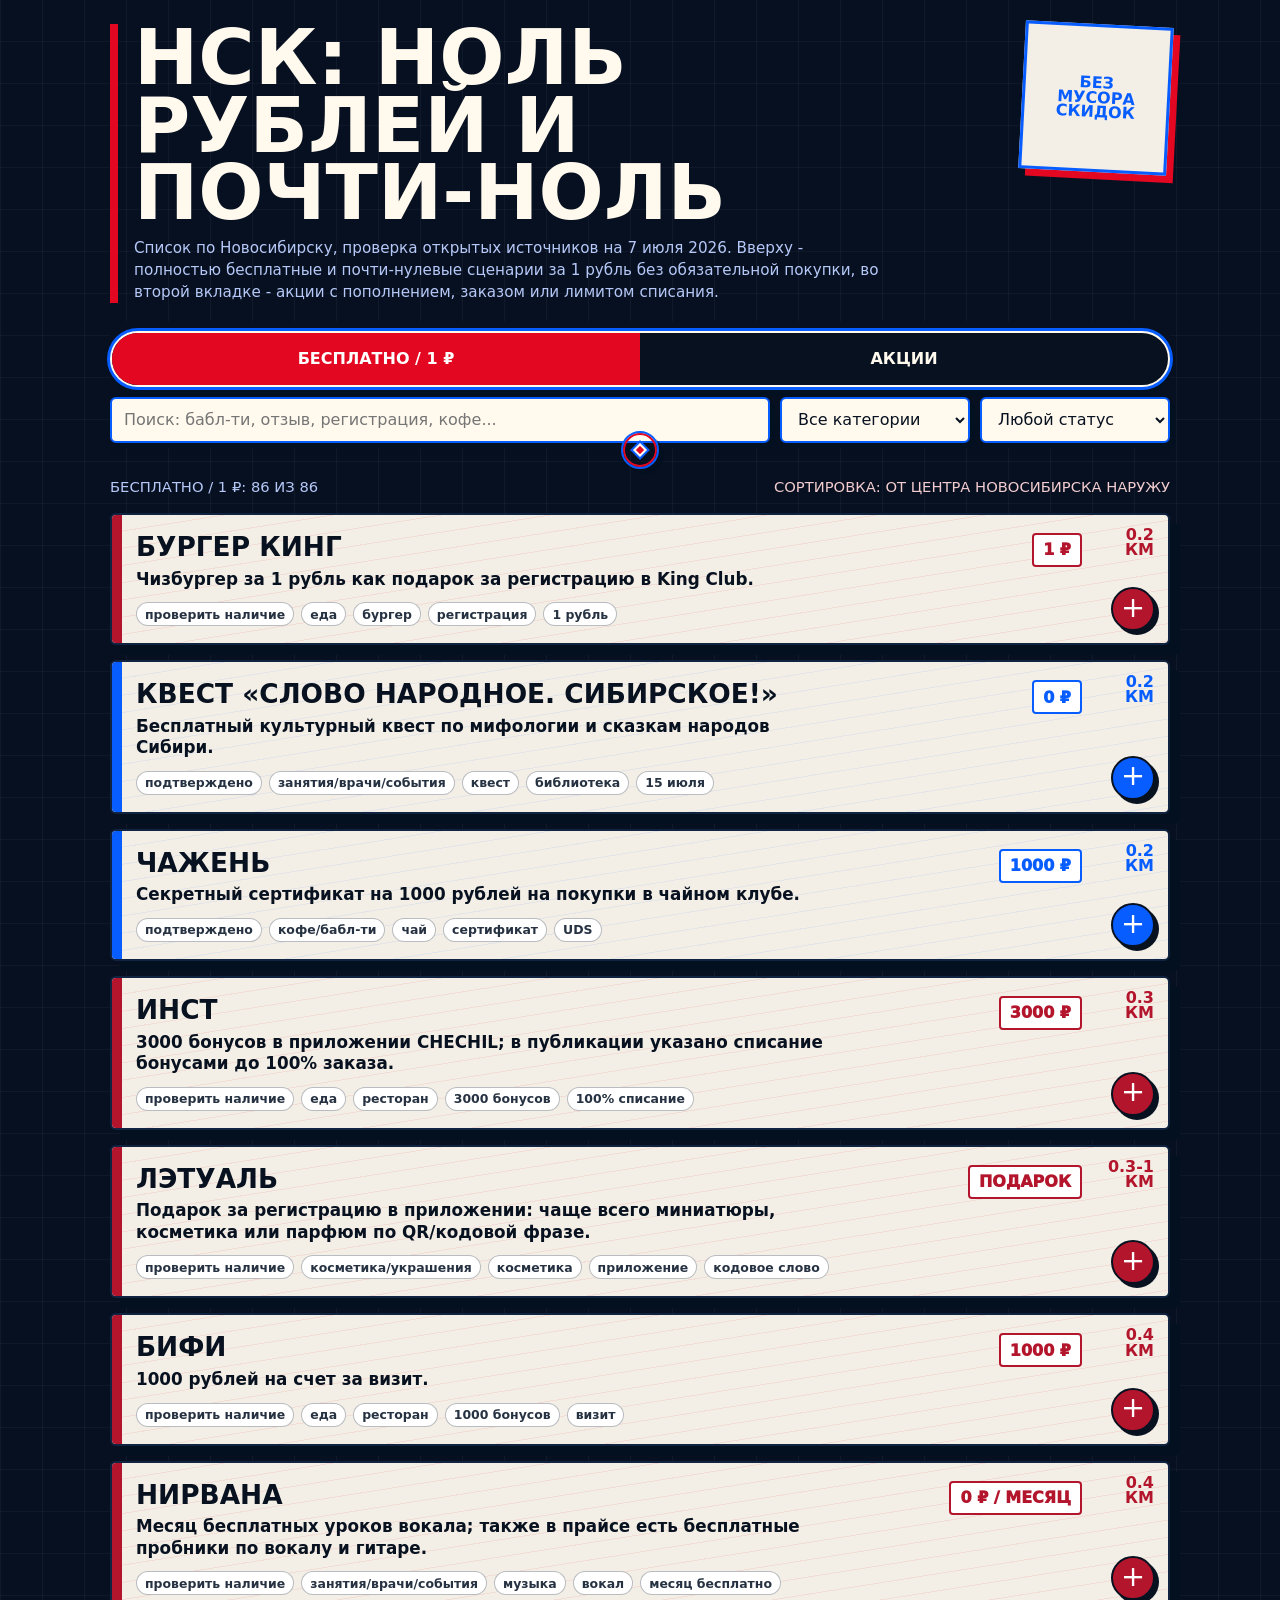
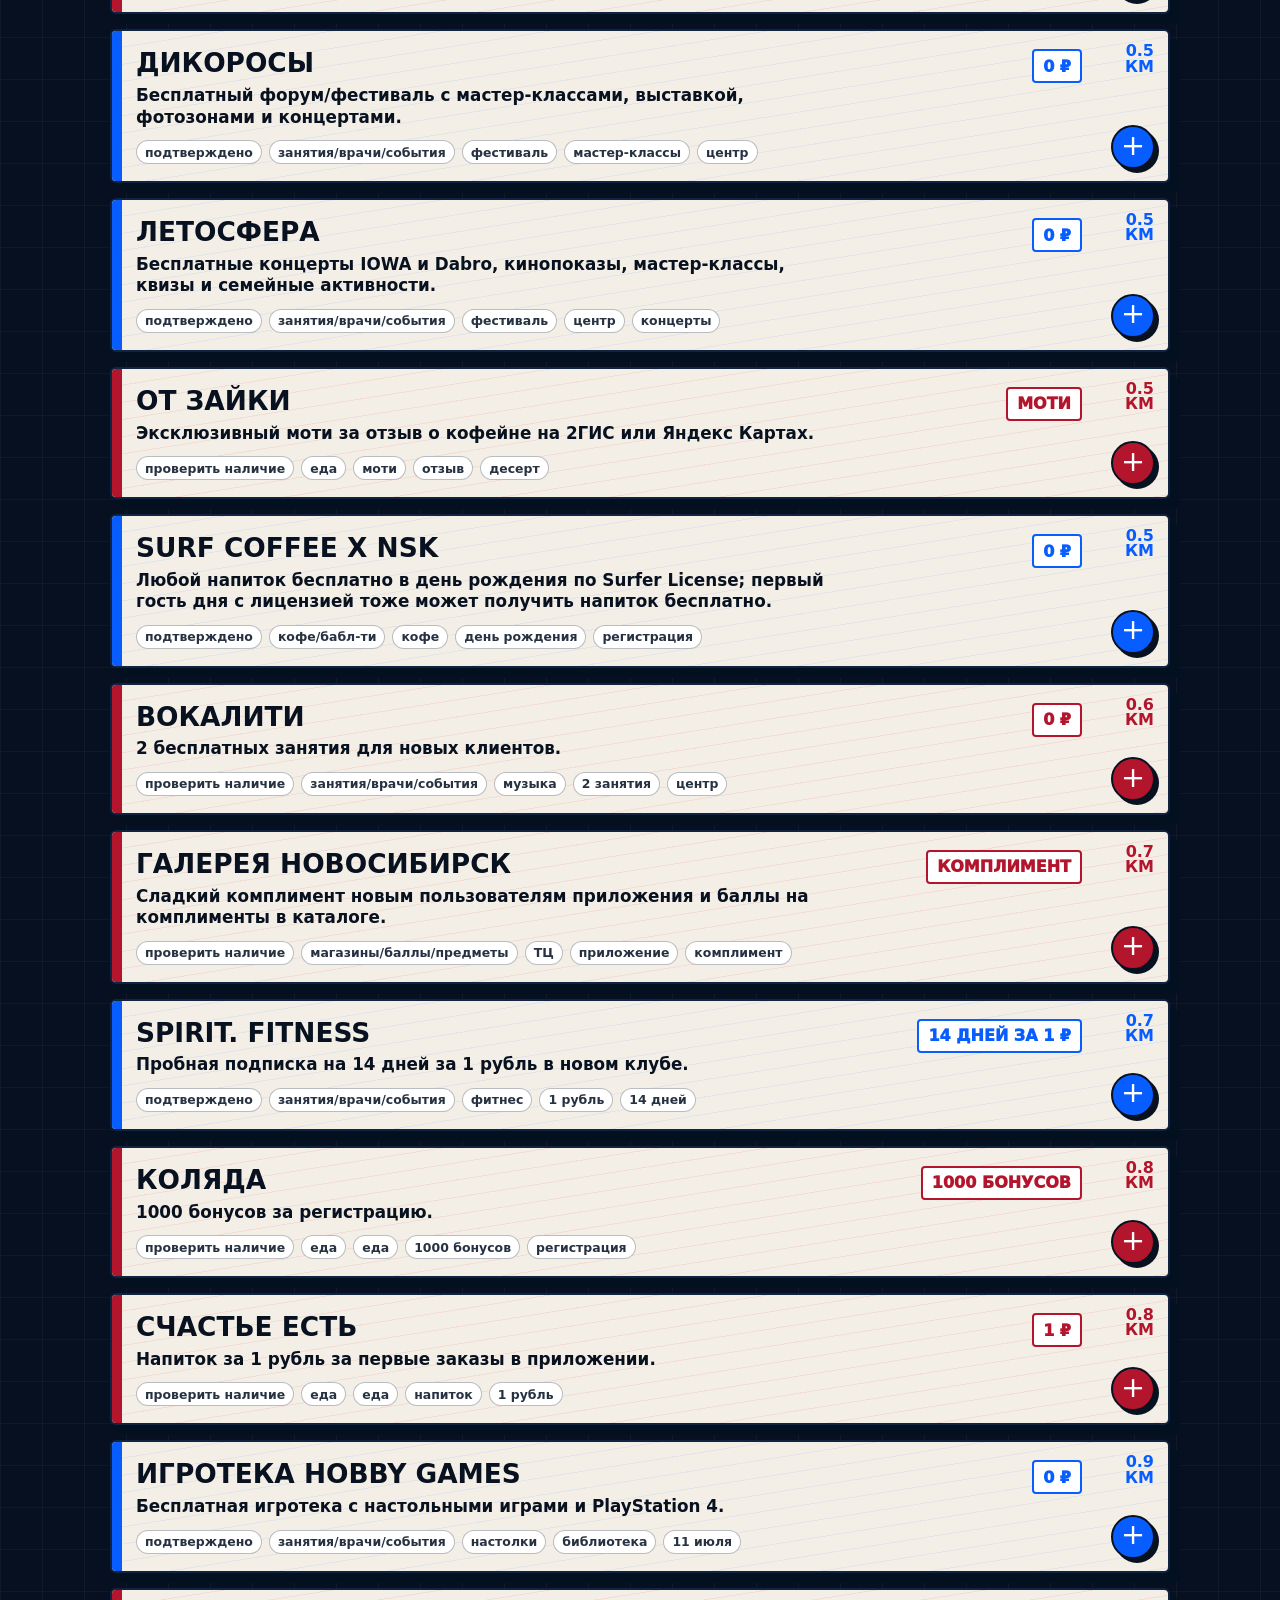
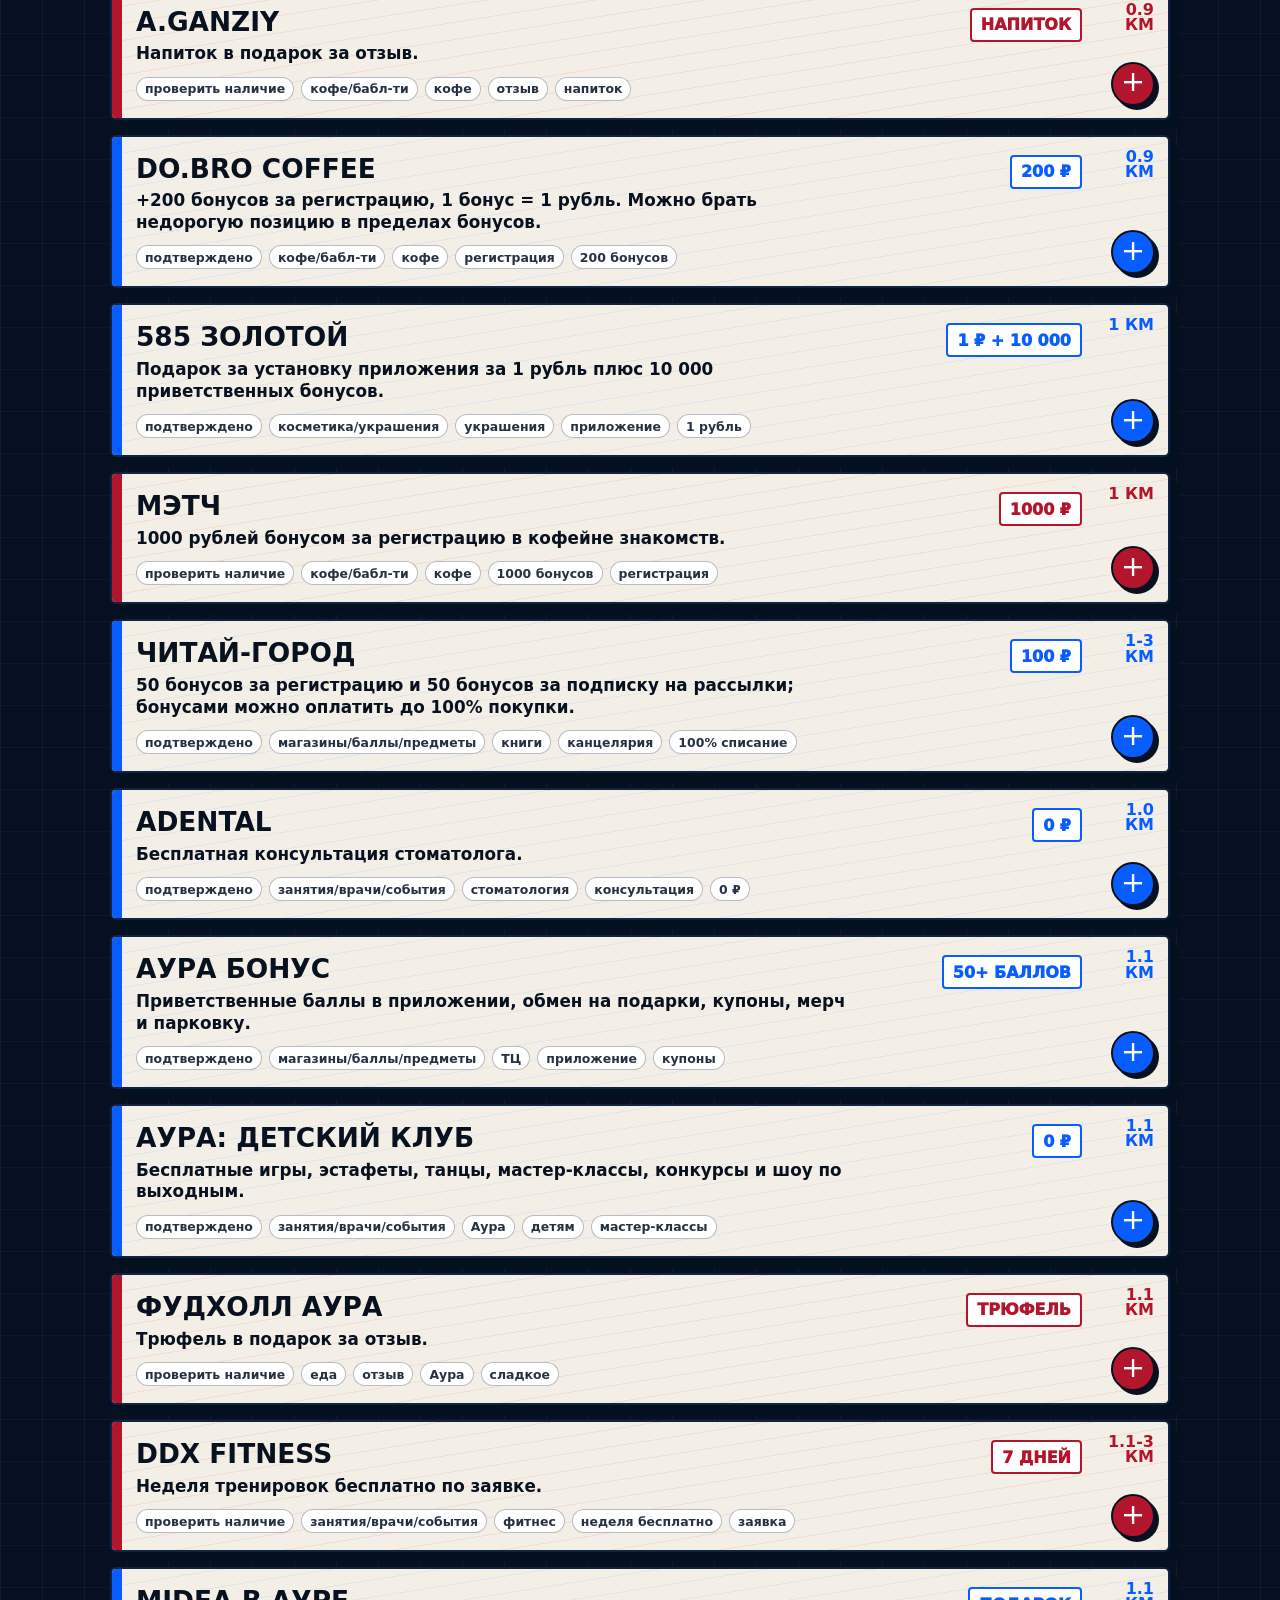
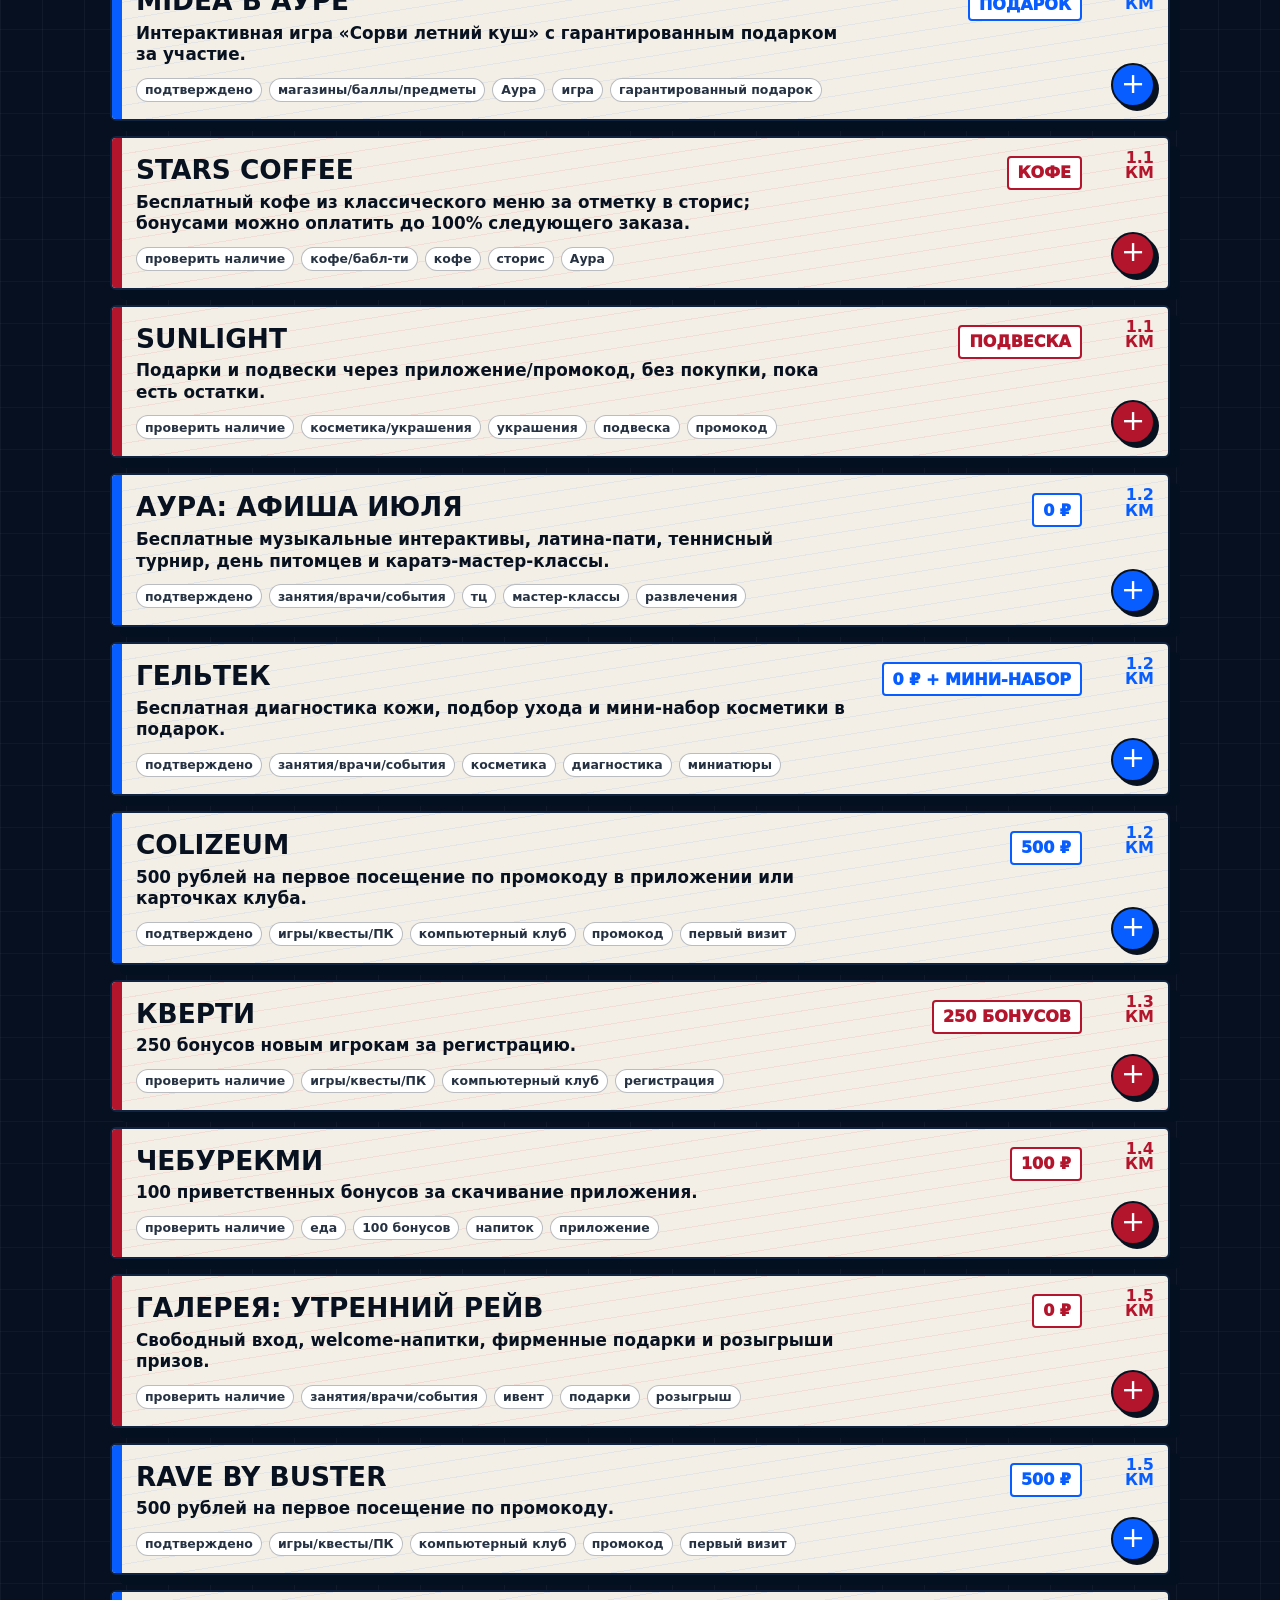
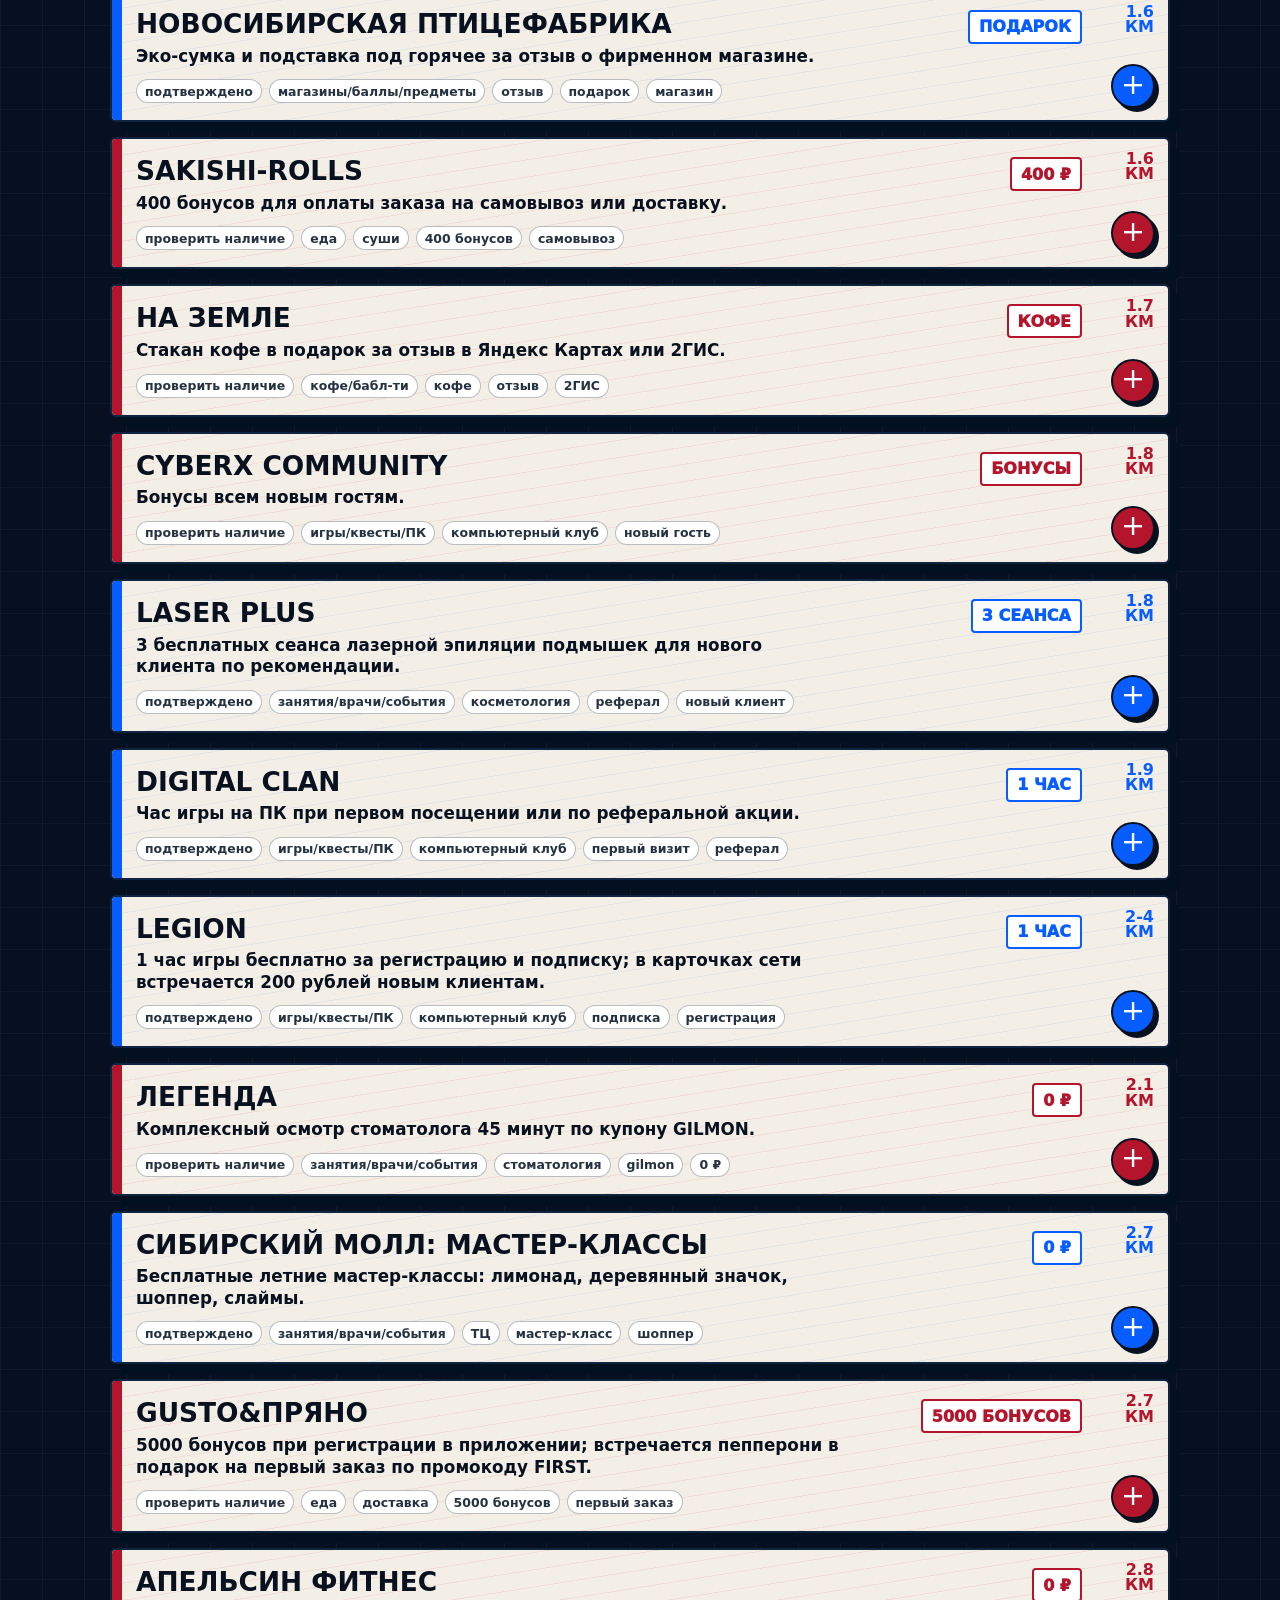
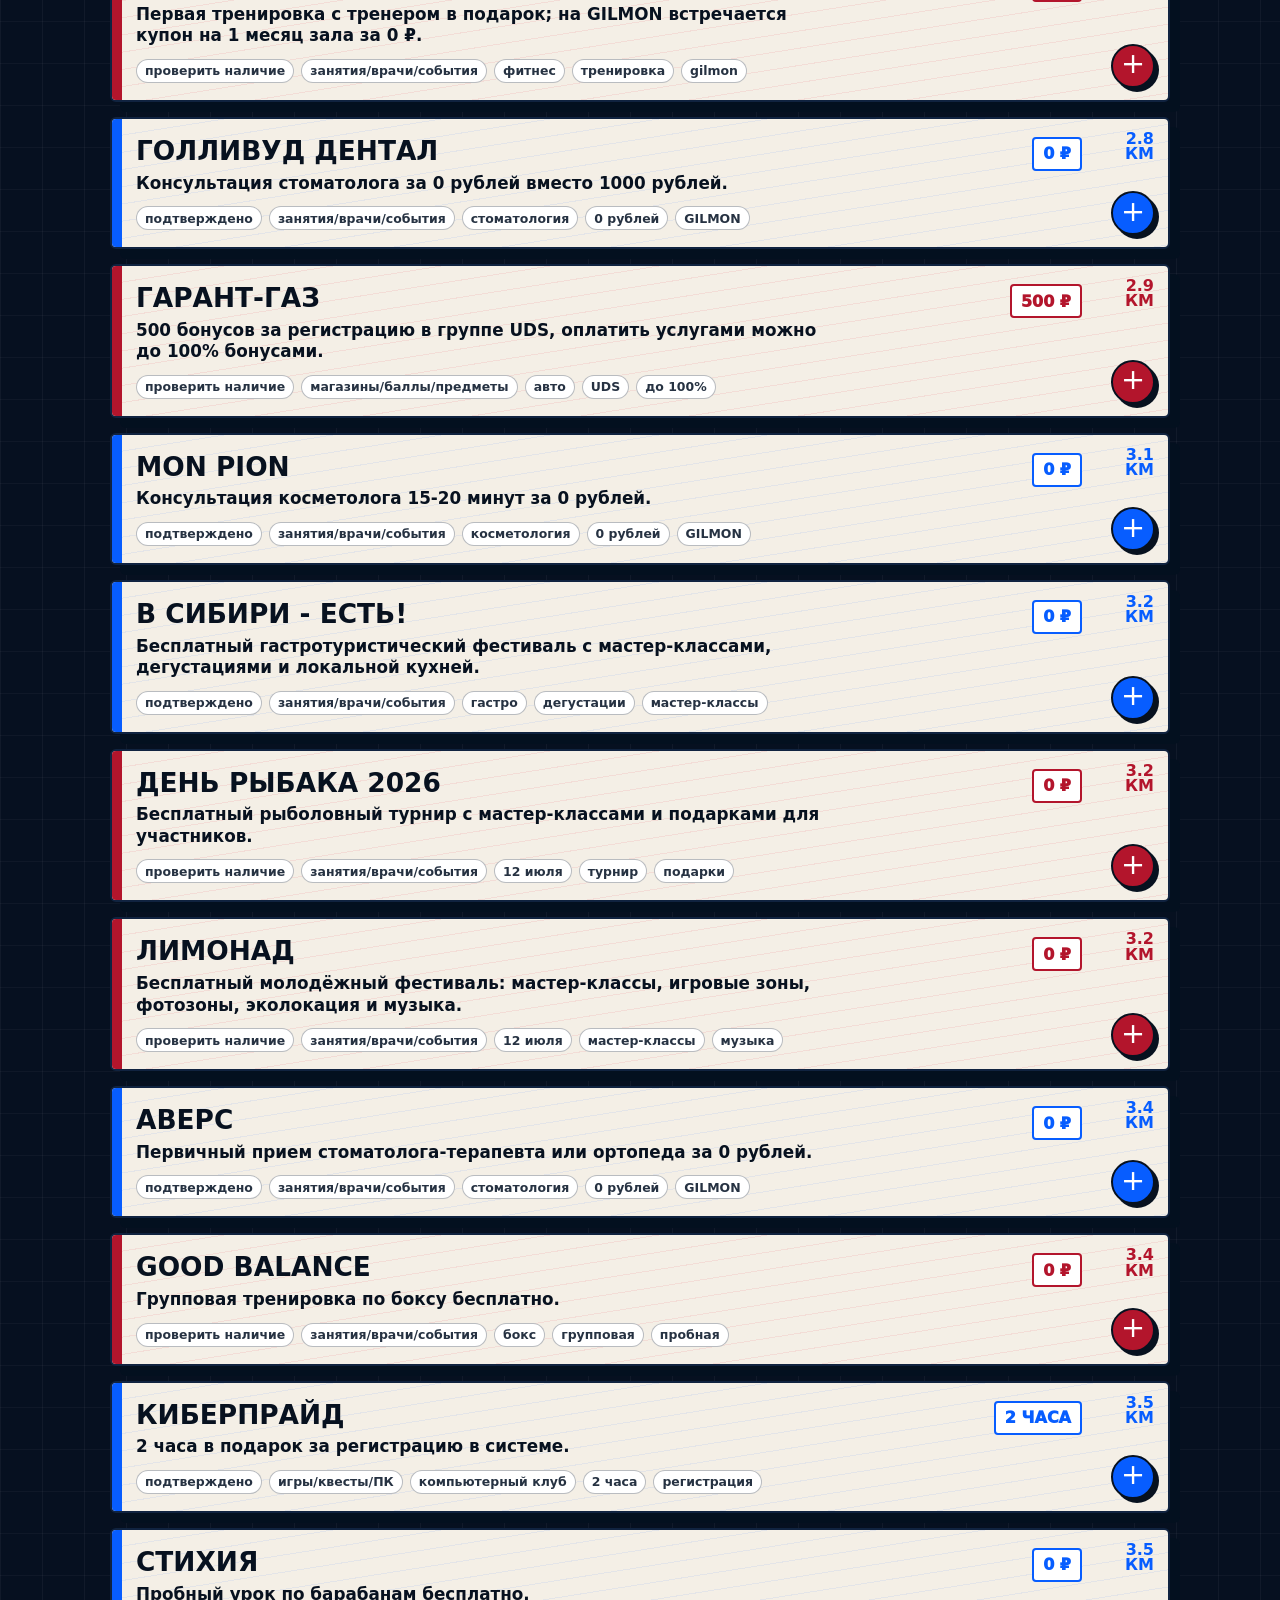
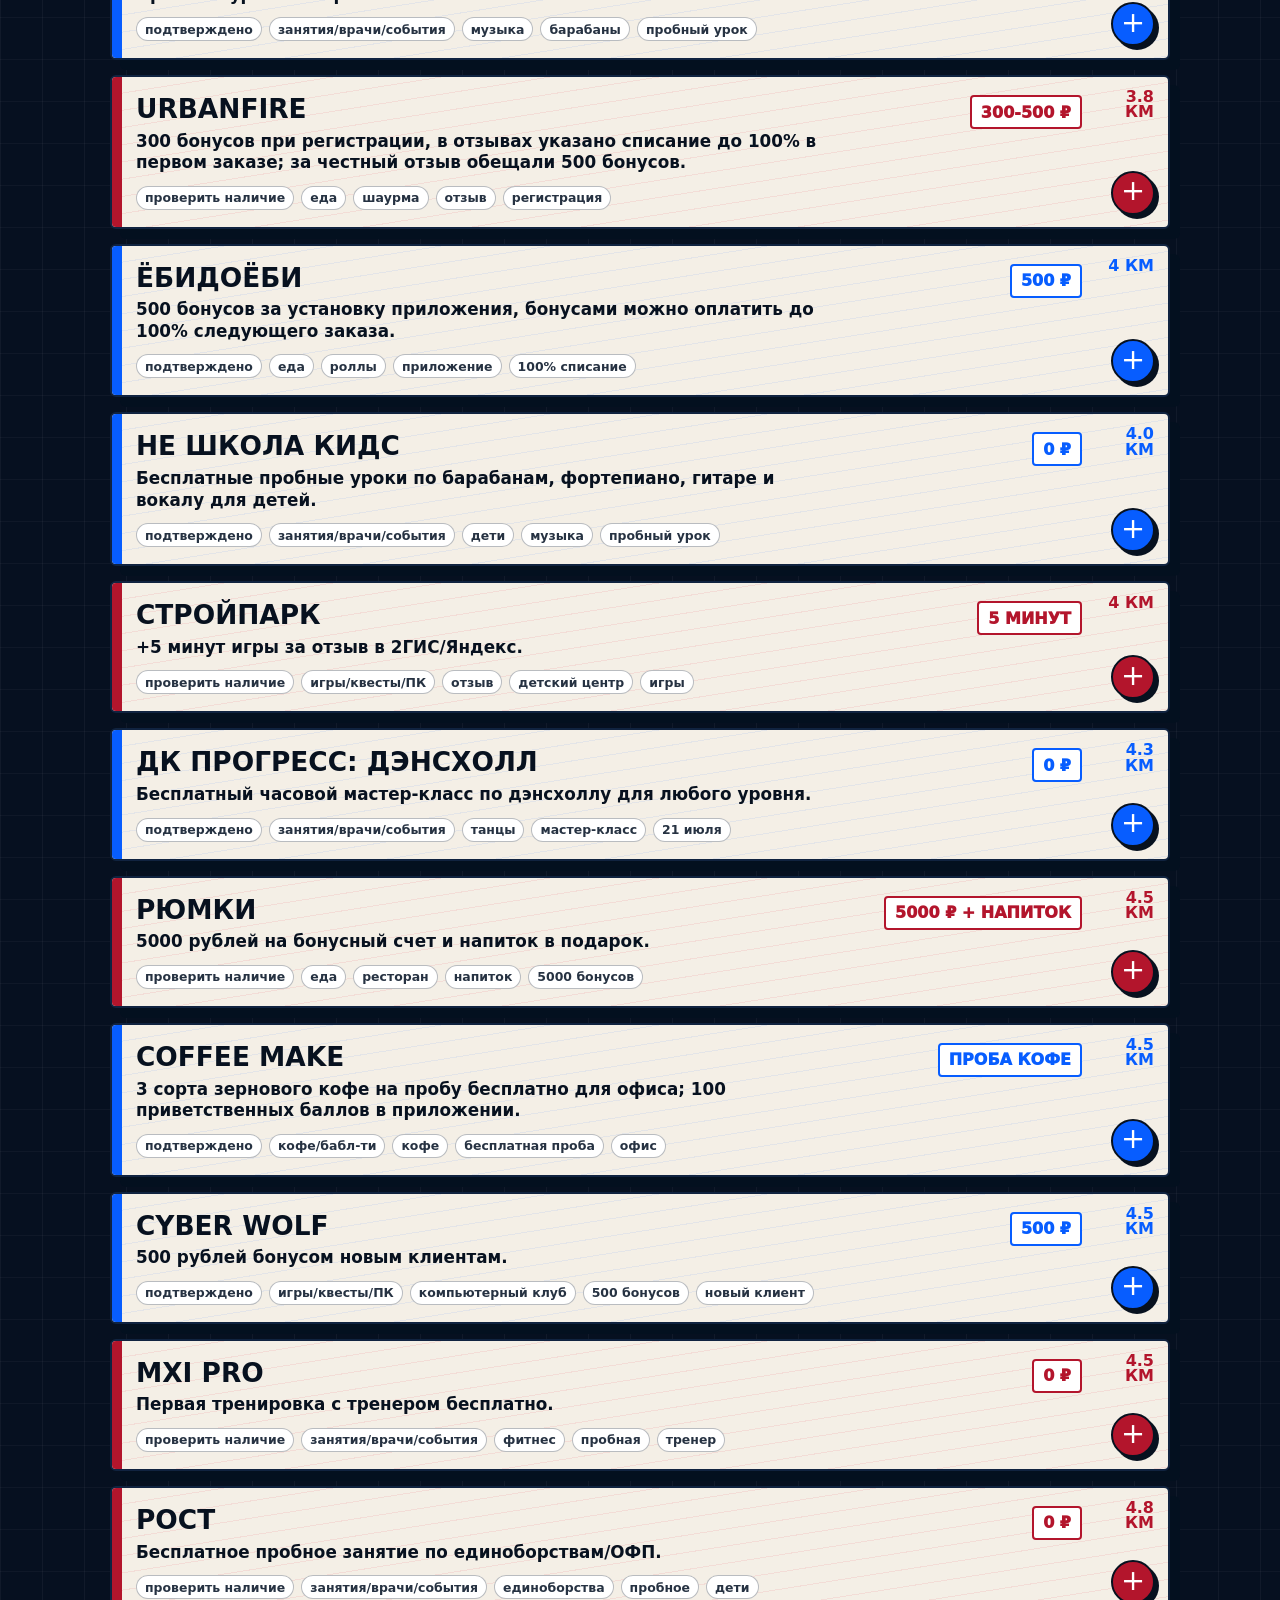
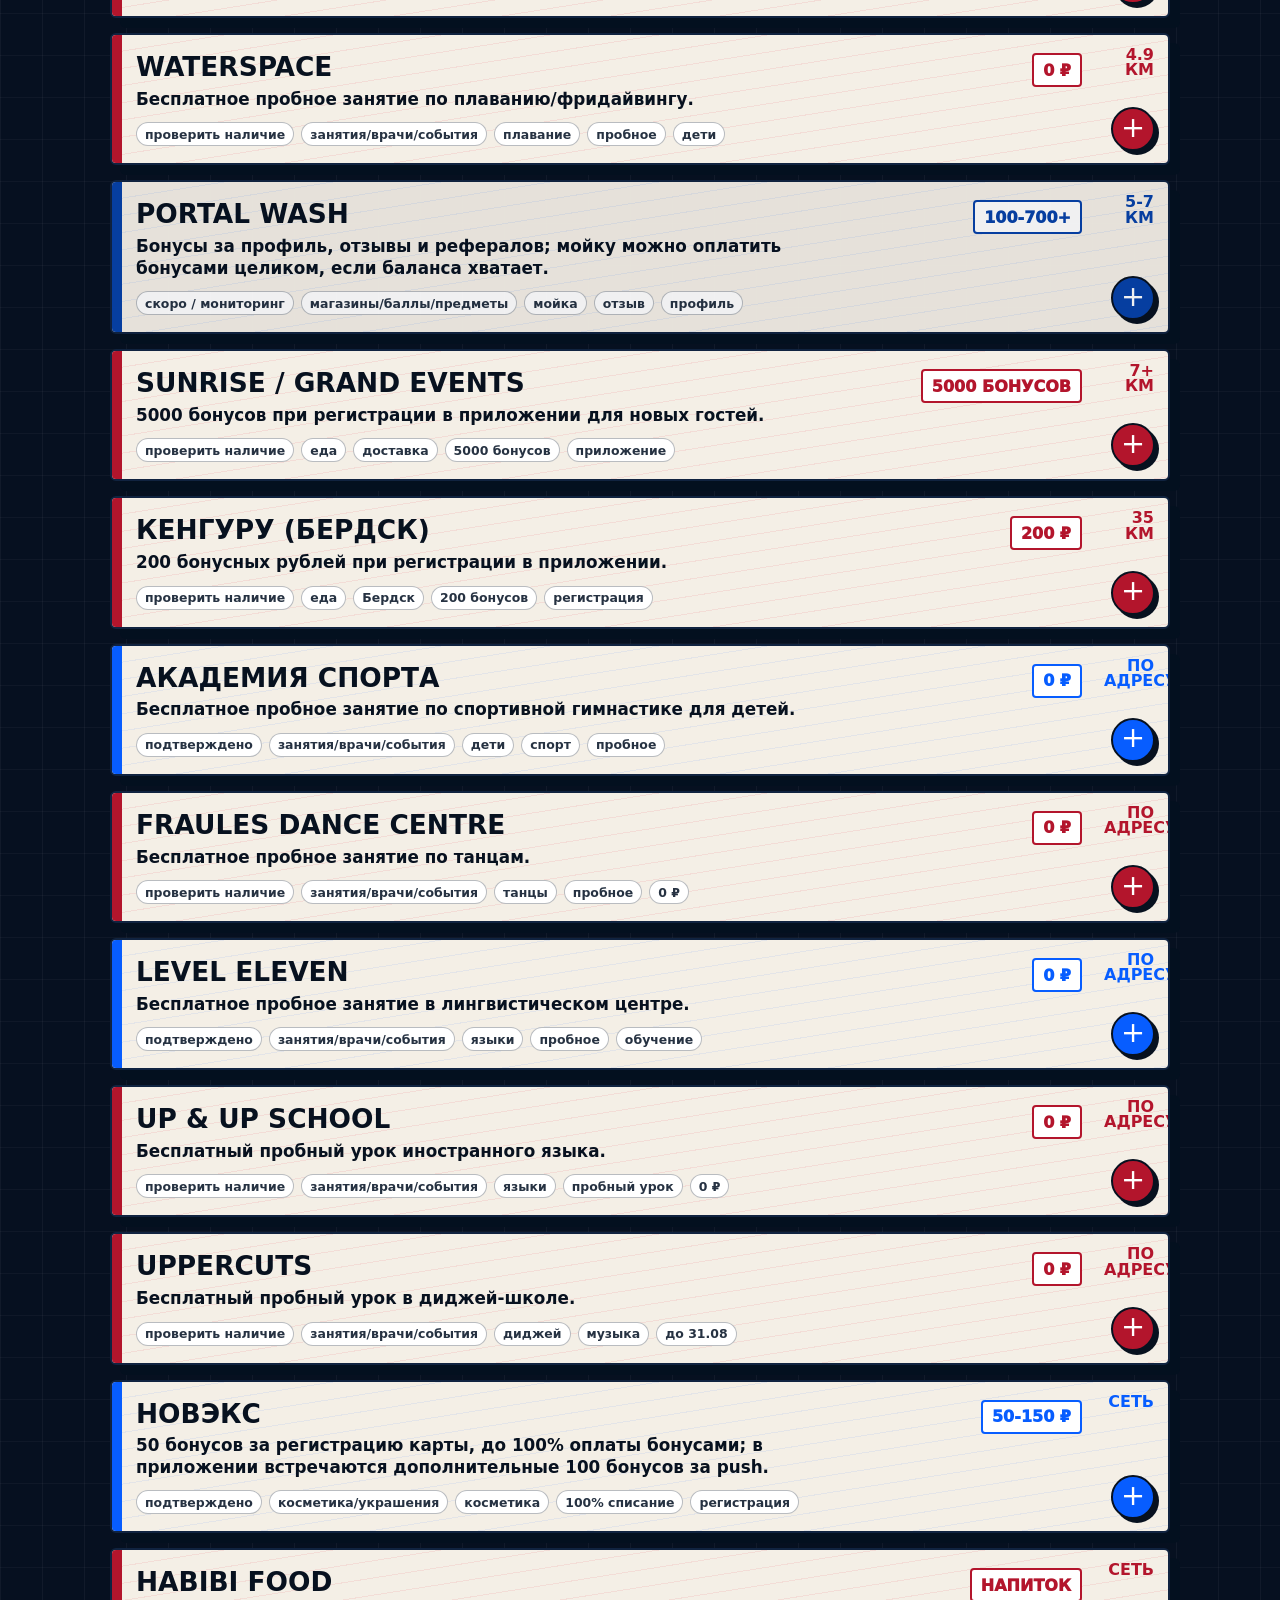
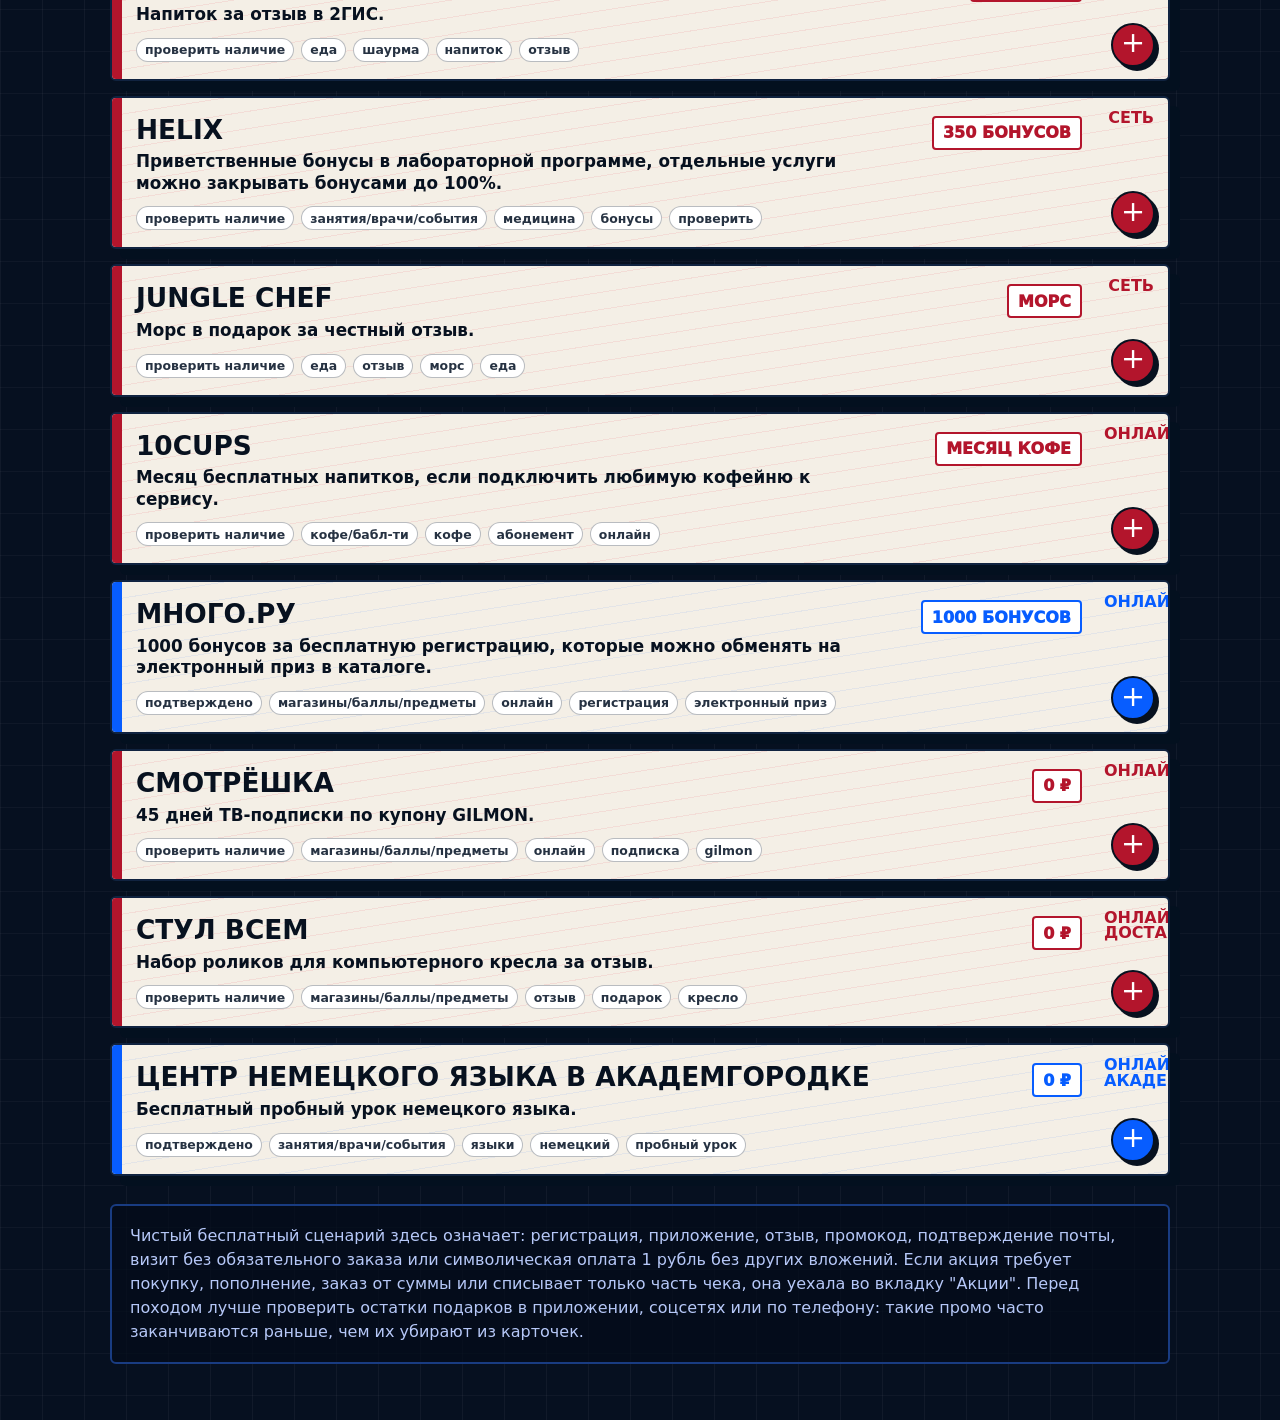
==== commit b8abc241: "Add verified food freebies and refine offers" ====
--- a/index.html
+++ b/index.html
@@ -1828,18 +1828,19 @@
       {
         mode: "deals",
         name: "Ракета",
-        gift: "Трубочка со сгущенкой в подарок при первом заказе по промокоду 2ГИС.",
-        amount: "десерт",
+        gift: "200 бонусов за регистрацию как кандидат на бесплатную мелочь; плюс трубочка со сгущенкой к первому заказу по промокоду 2ГИС.",
+        amount: "200 ₽ + десерт",
         category: "coffee",
         status: "verify",
         distance: "7 км",
         address: "Кофейня Ракета, ул. Тюленина, 22.",
-        conditions: "Сделать первый предзаказ/заказ через 2ГИС и применить промокод 2ГИС по условиям карточки.",
-        note: "Далековато от центра, но подарок за первый заказ нормальный.",
-        links: [
+        conditions: "Для бонусов - зарегистрироваться в актуальной системе/приложении по QR на точке и проверить, что 200 бонусов начисляются сразу. Для десерта - сделать первый предзаказ/заказ через 2ГИС и применить промокод 2ГИС по условиям карточки.",
+        note: "200 бонусов могут закрыть небольшую позицию только если у них нет ограничения на списание. Пока оставил в акциях, потому что полный ноль нужно подтвердить у бариста.",
+        links: [
+          ["Instagram", "https://www.instagram.com/p/DYmFEDWmdsG/"],
           ["2ГИС кофейни", "https://2gis.ru/novosibirsk/search/%D0%9A%D0%BE%D1%84%D0%B5%D0%B9%D0%BD%D0%B8/rubricId/162"]
         ],
-        tags: ["кофе", "2ГИС", "первый заказ"]
+        tags: ["кофе", "регистрация", "2ГИС"]
       },
       {
         mode: "deals",
@@ -3105,23 +3106,6 @@
       },
       {
         mode: "free",
-        name: "Император ролл",
-        gift: "Ролл «Бонито с лососем» в подарок за отзыв на Flamp или в 2ГИС.",
-        amount: "ролл",
-        category: "food",
-        status: "verify",
-        distance: "сеть",
-        address: "Сеть доставки/точек; в 2ГИС встречались филиалы на Объединения, 23/3; Забалуева, 49 к1; Космической, 21 к2.",
-        conditions: "Оставить честный отзыв о заказе/точке на Flamp или в 2ГИС и запросить подарок по акции. Проверить, можно ли забрать ролл без нового заказа или нужен следующий заказ.",
-        note: "Добавлено в бесплатное как кандидат на предметный подарок за отзыв, но условия получения нужно подтвердить перед действием.",
-        links: [
-          ["2ГИС поиск", "https://2gis.ru/novosibirsk/search/%D0%A0%D0%BE%D0%BB%D0%BB%20%D0%91%D0%BE%D0%BD%D0%B8%D1%82%D0%BE%20%D0%B2%20%D0%BF%D0%BE%D0%B4%D0%B0%D1%80%D0%BE%D0%BA%20%D0%B7%D0%B0%20%D0%BE%D1%82%D0%B7%D1%8B%D0%B2"],
-          ["Instagram", "https://www.instagram.com/rollimperator/"]
-        ],
-        tags: ["роллы", "отзыв", "подарок"]
-      },
-      {
-        mode: "free",
         name: "Sakishi-rolls",
         gift: "400 бонусов для оплаты заказа на самовывоз или доставку.",
         amount: "400 ₽",
@@ -3200,6 +3184,161 @@
           ["2ГИС поиск", "https://2gis.ru/novosibirsk/search/BellaMia%20%D1%81%D1%8B%D1%80%D0%BD%D0%B0%D1%8F%20%D0%BF%D0%B8%D1%86%D1%86%D0%B0%20%D0%B2%20%D0%BF%D0%BE%D0%B4%D0%B0%D1%80%D0%BE%D0%BA"]
         ],
         tags: ["пицца", "подарок", "первый заказ"]
+      },
+      {
+        mode: "free",
+        name: "ИНСТ",
+        gift: "3000 бонусов в приложении CHECHIL; в публикации указано списание бонусами до 100% заказа.",
+        amount: "3000 ₽",
+        category: "food",
+        status: "verify",
+        distance: "0.3 км",
+        address: "Ресторан ИНСТ, ул. Советская, 23.",
+        conditions: "Зарегистрироваться в приложении/программе CHECHIL по механике ресторана и проверить начисление 3000 бонусов. Перед заказом обязательно уточнить, что бонусы можно списать до 100% и что нет минимальной суммы или обязательной покупки.",
+        note: "Один из самых сильных кандидатов на бесплатную еду в центре: большой номинал и заявлено 100% списание. Статус «проверить» из-за того, что условие найдено в соцсетях, а не в отдельном публичном регламенте.",
+        links: [
+          ["Instagram", "https://www.instagram.com/reel/DTz3TvUjdUT/"],
+          ["2ГИС", "https://2gis.ru/novosibirsk/firm/70000001081291016"],
+          ["Menunsk", "https://www.menunsk.ru/places/about/inst-restoran.html"]
+        ],
+        tags: ["ресторан", "3000 бонусов", "100% списание"]
+      },
+      {
+        mode: "free",
+        name: "От Зайки",
+        gift: "Эксклюзивный моти за отзыв о кофейне на 2ГИС или Яндекс Картах.",
+        amount: "моти",
+        category: "food",
+        status: "verify",
+        distance: "0.5 км",
+        address: "Кофейня «От Зайки», ул. Чаплыгина, 47.",
+        conditions: "Оставить честный отзыв о кофейне на 2ГИС или Яндекс Картах и показать сотруднику. В профиле кофейни указано, что специальный вкус моти можно получить за отзыв.",
+        note: "Это именно предметный подарок без балльной математики. Перед отзывом спроси на кассе, остались ли моти по акции.",
+        links: [
+          ["Instagram", "https://www.instagram.com/otzayki/"],
+          ["NGS", "https://ngs.ru/text/food/2024/02/19/73242569/"]
+        ],
+        tags: ["моти", "отзыв", "десерт"]
+      },
+      {
+        mode: "free",
+        name: "Мэтч",
+        gift: "1000 рублей бонусом за регистрацию в кофейне знакомств.",
+        amount: "1000 ₽",
+        category: "coffee",
+        status: "verify",
+        distance: "1 км",
+        address: "ТЦ на Гоголя, ул. Гоголя, 33/1, 1 этаж.",
+        conditions: "Зарегистрироваться в программе лояльности Мэтч. В свежих публикациях указано 1000 рублей бонусом за регистрацию; на месте проверить лимит списания и срок действия.",
+        note: "Меню в 2ГИС показывает напитки дешевле 1000 рублей, поэтому при 100% списании это может быть чистый бесплатный кофе/десерт. Пока статус «проверить», потому что процент списания публично не раскрыт.",
+        links: [
+          ["Instagram", "https://www.instagram.com/reel/DUzbIqkCOuG/"],
+          ["2ГИС", "https://2gis.ru/novosibirsk/firm/70000001111126498"],
+          ["меню 2ГИС", "https://2gis.ru/novosibirsk/firm/70000001111126498/tab/prices"]
+        ],
+        tags: ["кофе", "1000 бонусов", "регистрация"]
+      },
+      {
+        mode: "free",
+        name: "ЧебурекМИ",
+        gift: "100 приветственных бонусов за скачивание приложения.",
+        amount: "100 ₽",
+        category: "food",
+        status: "verify",
+        distance: "1.4 км",
+        address: "Ул. Дмитрия Шамшурина, 43/1 к1.",
+        conditions: "Скачать приложение Чебурек.Ми, зарегистрироваться и получить 100 приветственных бонусов. На сайте Новосибирска есть позиции до 100 рублей: чай, вода, кофе 0,2 и напитки; нужно проверить, можно ли списать бонусы на 100% без минимального заказа.",
+        note: "Хороший кандидат на бесплатный напиток или маленькую позицию около вокзала. Если приложение разрешит только частичное списание - переносить в акции.",
+        links: [
+          ["промо НСК", "https://cheburek.me/promo_nsk"],
+          ["меню НСК", "https://cheburek.me/nsk"],
+          ["адрес", "https://cheburek.me/shamshurina"]
+        ],
+        tags: ["100 бонусов", "напиток", "приложение"]
+      },
+      {
+        mode: "free",
+        name: "Кенгуру (Бердск)",
+        gift: "200 бонусных рублей при регистрации в приложении.",
+        amount: "200 ₽",
+        category: "food",
+        status: "verify",
+        distance: "35 км",
+        address: "Бердск, Комсомольская, 1/1; у сети указано 3 филиала.",
+        conditions: "Установить приложение/оформить профиль Кенгуру и получить 200 бонусных рублей. Проверить на месте или в приложении, можно ли списать их полностью на напиток, десерт или недорогую позицию.",
+        note: "Далеко от центра, поэтому карточка внизу. Добавлено как вариант для тех, кто бывает в Бердске.",
+        links: [
+          ["2ГИС Бердск", "https://2gis.ru/berdsk/search/%D0%A1%D1%83%D1%88%D0%B8%20%D1%80%D0%BE%D0%BB%D0%BB%D1%8B"]
+        ],
+        tags: ["Бердск", "200 бонусов", "регистрация"]
+      },
+      {
+        mode: "deals",
+        name: "10TEN / Grand Autograph",
+        gift: "500 приветственных бонусов в клубной карте ресторанов Grand Autograph.",
+        amount: "500 ₽",
+        category: "food",
+        status: "confirmed",
+        distance: "0.3 км",
+        address: "Grand Autograph Hotel Novosibirsk, ул. Орджоникидзе, 31; 10TEN на 10 этаже.",
+        conditions: "Зарегистрироваться в системе лояльности ресторанов Grand Autograph. Бонусы можно использовать уже в первый визит, но списание ограничено частью счета, поэтому это акция, а не бесплатный чек.",
+        note: "Центр и официальный регламент, но ресторанный средний чек высокий. Полезно только если планируешь визит.",
+        links: [
+          ["10TEN", "https://ga-nsk.ru/restaurant/10ten/"],
+          ["условия Лето", "https://letoresto.ru/"],
+          ["2ГИС", "https://2gis.ru/novosibirsk/firm/70000001018854195"]
+        ],
+        tags: ["ресторан", "500 бонусов", "центр"]
+      },
+      {
+        mode: "deals",
+        name: "SushiDays в Галерее",
+        gift: "Онигири в подарок при покупке от 500 рублей.",
+        amount: "онигири",
+        category: "food",
+        status: "confirmed",
+        distance: "1 км",
+        address: "ТРЦ Галерея Новосибирск, ул. Гоголя, 13.",
+        conditions: "Сделать покупку в SushiDays от 500 рублей и забрать онигири по условиям акции ТРЦ Галерея.",
+        note: "Не бесплатный сценарий, но подарок съедобный и условие официально опубликовано на сайте ТЦ.",
+        links: [
+          ["условия", "https://galereya-novosibirsk.ru/news/compliments/onigiri-v-podarok-v-sushidays/"]
+        ],
+        tags: ["Галерея", "онигири", "подарок к покупке"]
+      },
+      {
+        mode: "deals",
+        name: "Сыр, томат и аромат",
+        gift: "Пицца «Пепперони» 25 см в подарок при первом заказе в приложении.",
+        amount: "пицца",
+        category: "food",
+        status: "confirmed",
+        distance: "2.5 км",
+        address: "Ул. Дуси Ковальчук, 77; у сети указано 3 филиала.",
+        conditions: "Оформить первый заказ в приложении. В 2ГИС указано, что «Пепперони» 25 см дают в подарок при первом заказе в приложении, акция действует до 31.07.2026.",
+        note: "Требуется оплачиваемый заказ, поэтому это не бесплатный раздел. Подарок хороший для первого заказа.",
+        links: [
+          ["2ГИС", "https://2gis.ru/novosibirsk/search/%D0%95%D0%B4%D1%8B%20%D0%B7%D0%B0%20%D0%B1%D0%BE%D0%BD%D1%83%D1%81%D1%8B%20%D1%81%D0%BF%D0%B0%D1%81%D0%B8%D0%B1%D0%BE"]
+        ],
+        tags: ["пицца", "первый заказ", "приложение"]
+      },
+      {
+        mode: "deals",
+        name: "Куликовский",
+        gift: "200 бонусов за регистрацию в приложении; баллами можно оплачивать покупки до 100%.",
+        amount: "200 бонусов",
+        category: "coffee",
+        status: "confirmed",
+        distance: "0.5-2 км",
+        address: "Центральные точки: Советская, 37; Кирова, 48; другие филиалы по Новосибирску.",
+        conditions: "Скачать приложение Kulikov/Куликовский и зарегистрироваться. В свежих публикациях Новосибирска указано начисление 200 бонусов за регистрацию; описание приложения говорит о списании баллами до 100% покупки.",
+        note: "У Куликовского бонусный курс может отличаться от 1 бонус = 1 рубль, поэтому это акция, а не чистый бесплатный десерт.",
+        links: [
+          ["2ГИС филиалы", "https://2gis.ru/novosibirsk/branches/70000001040891135"],
+          ["приложение", "https://play.google.com/store/apps/details?hl=ru&id=pro.mwallet.kulikovsky"],
+          ["Instagram", "https://www.instagram.com/kulikov_novosibirsk/"]
+        ],
+        tags: ["десерты", "200 бонусов", "приложение"]
       },
       {
         mode: "free",
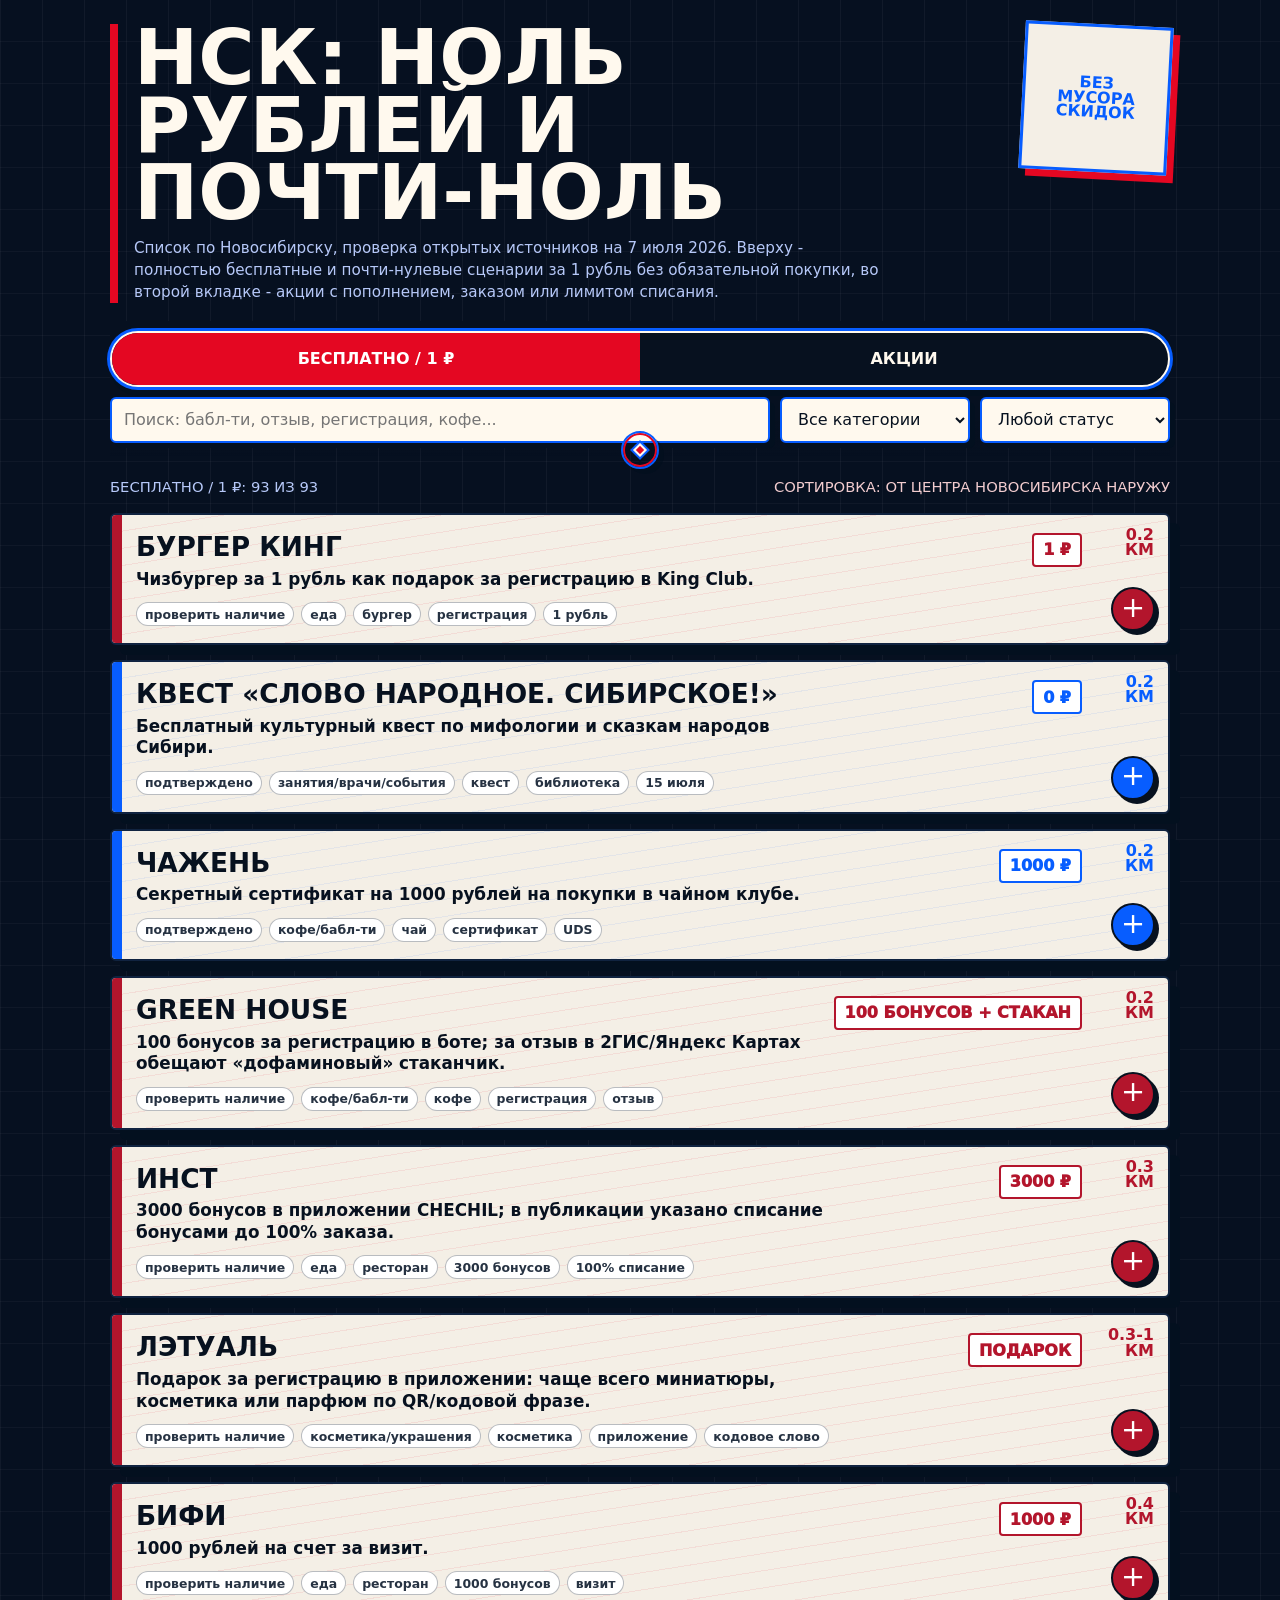
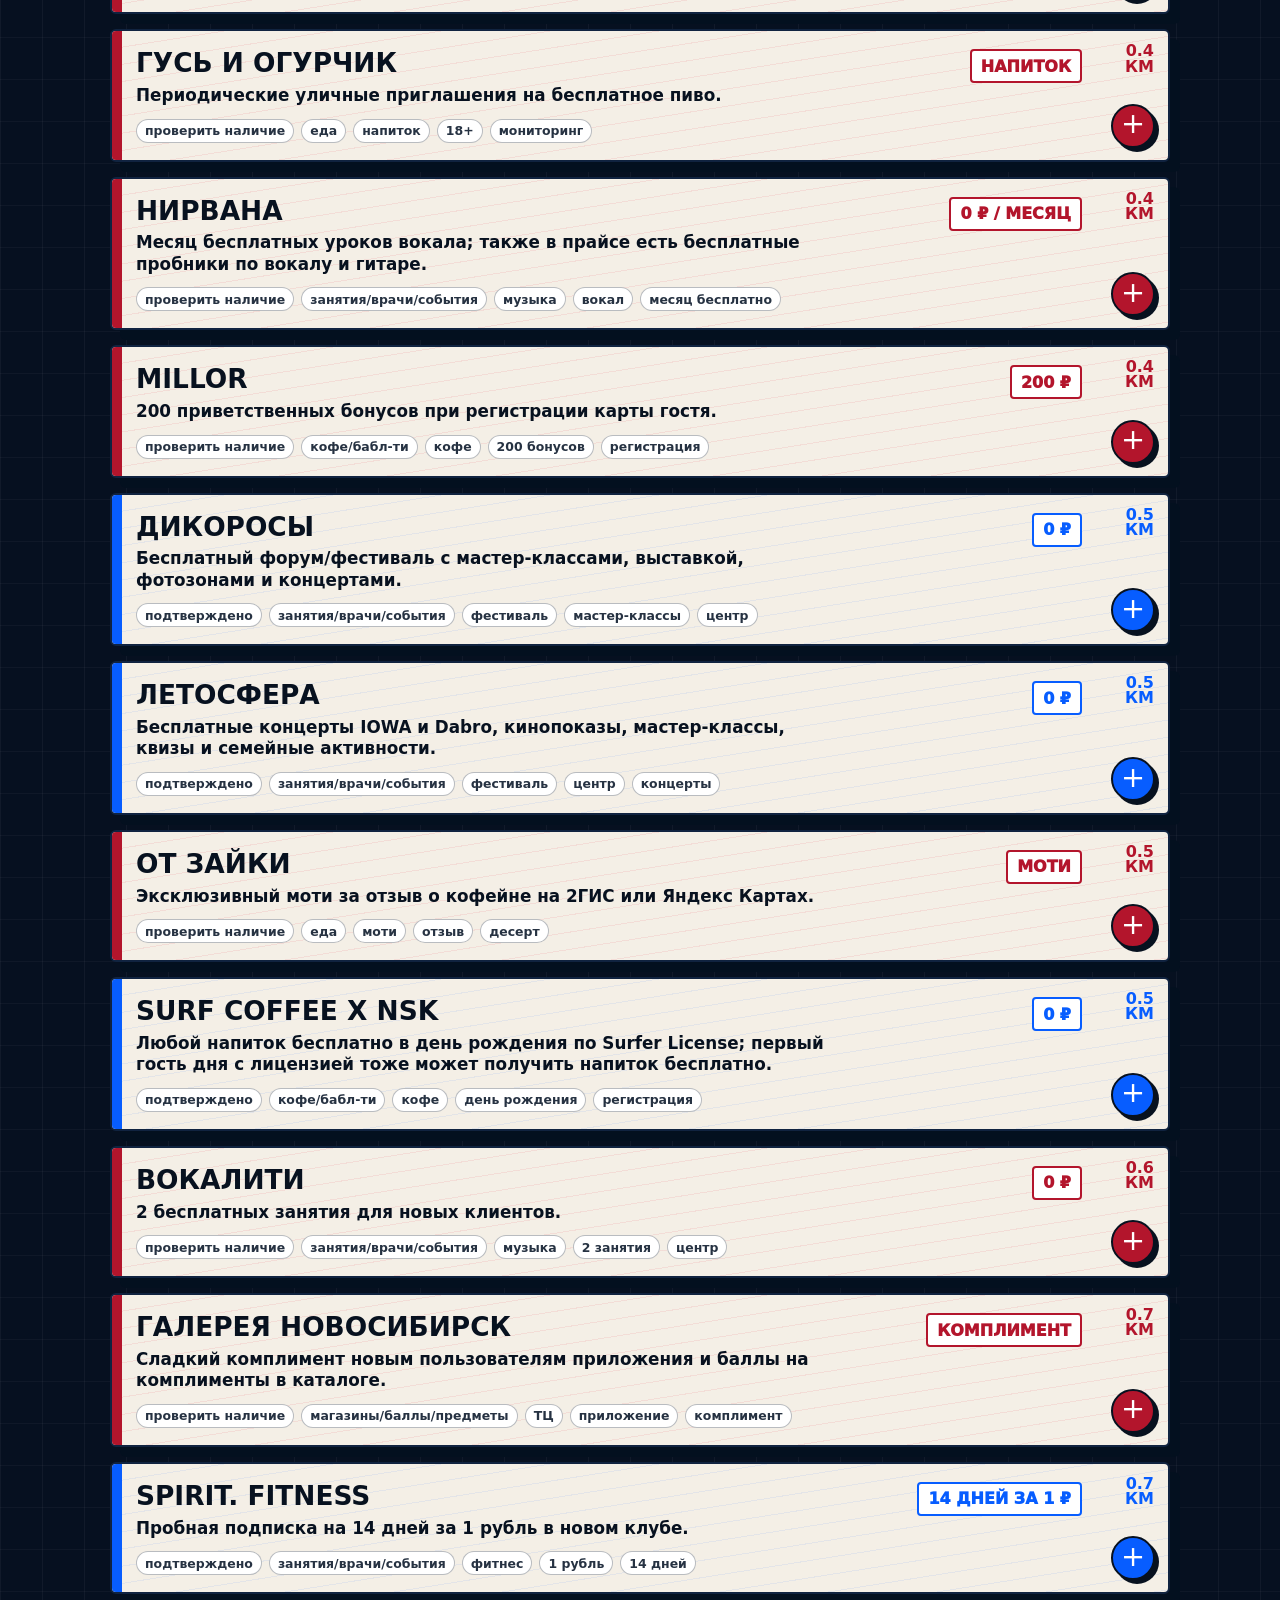
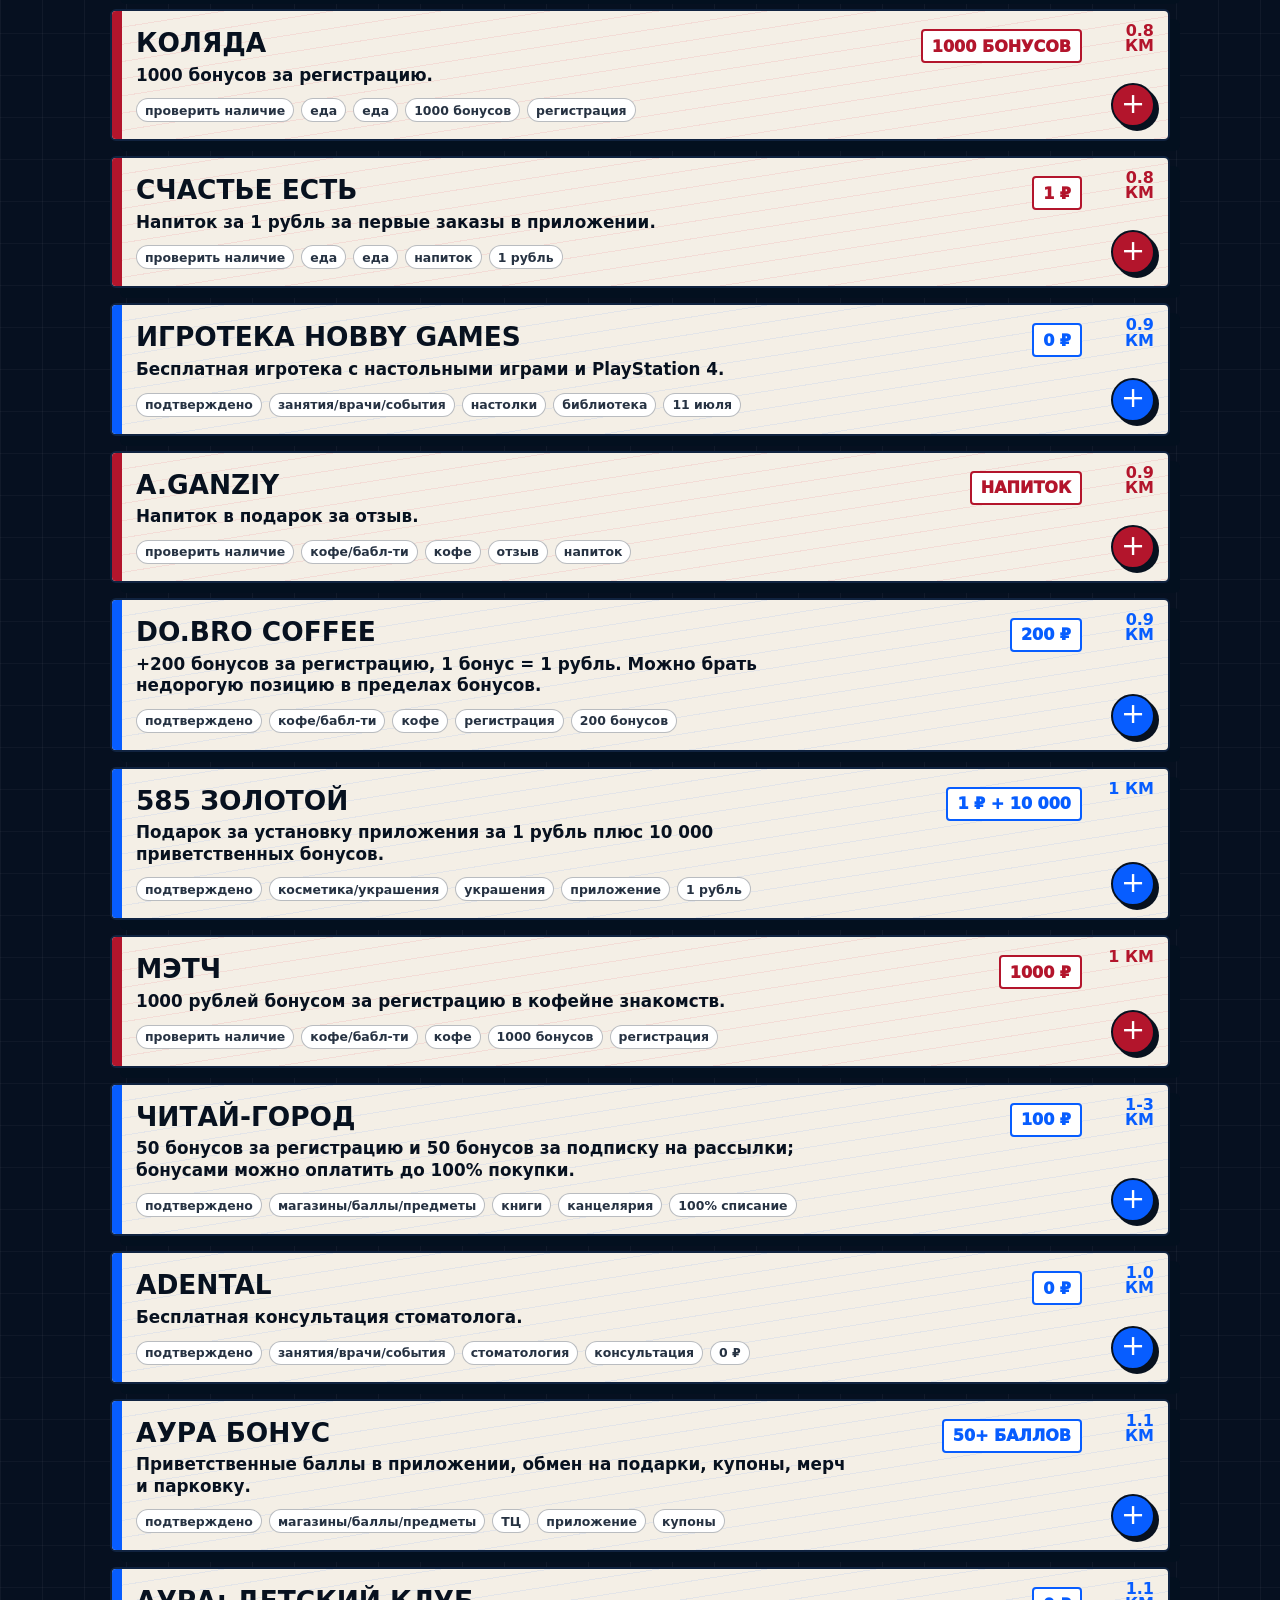
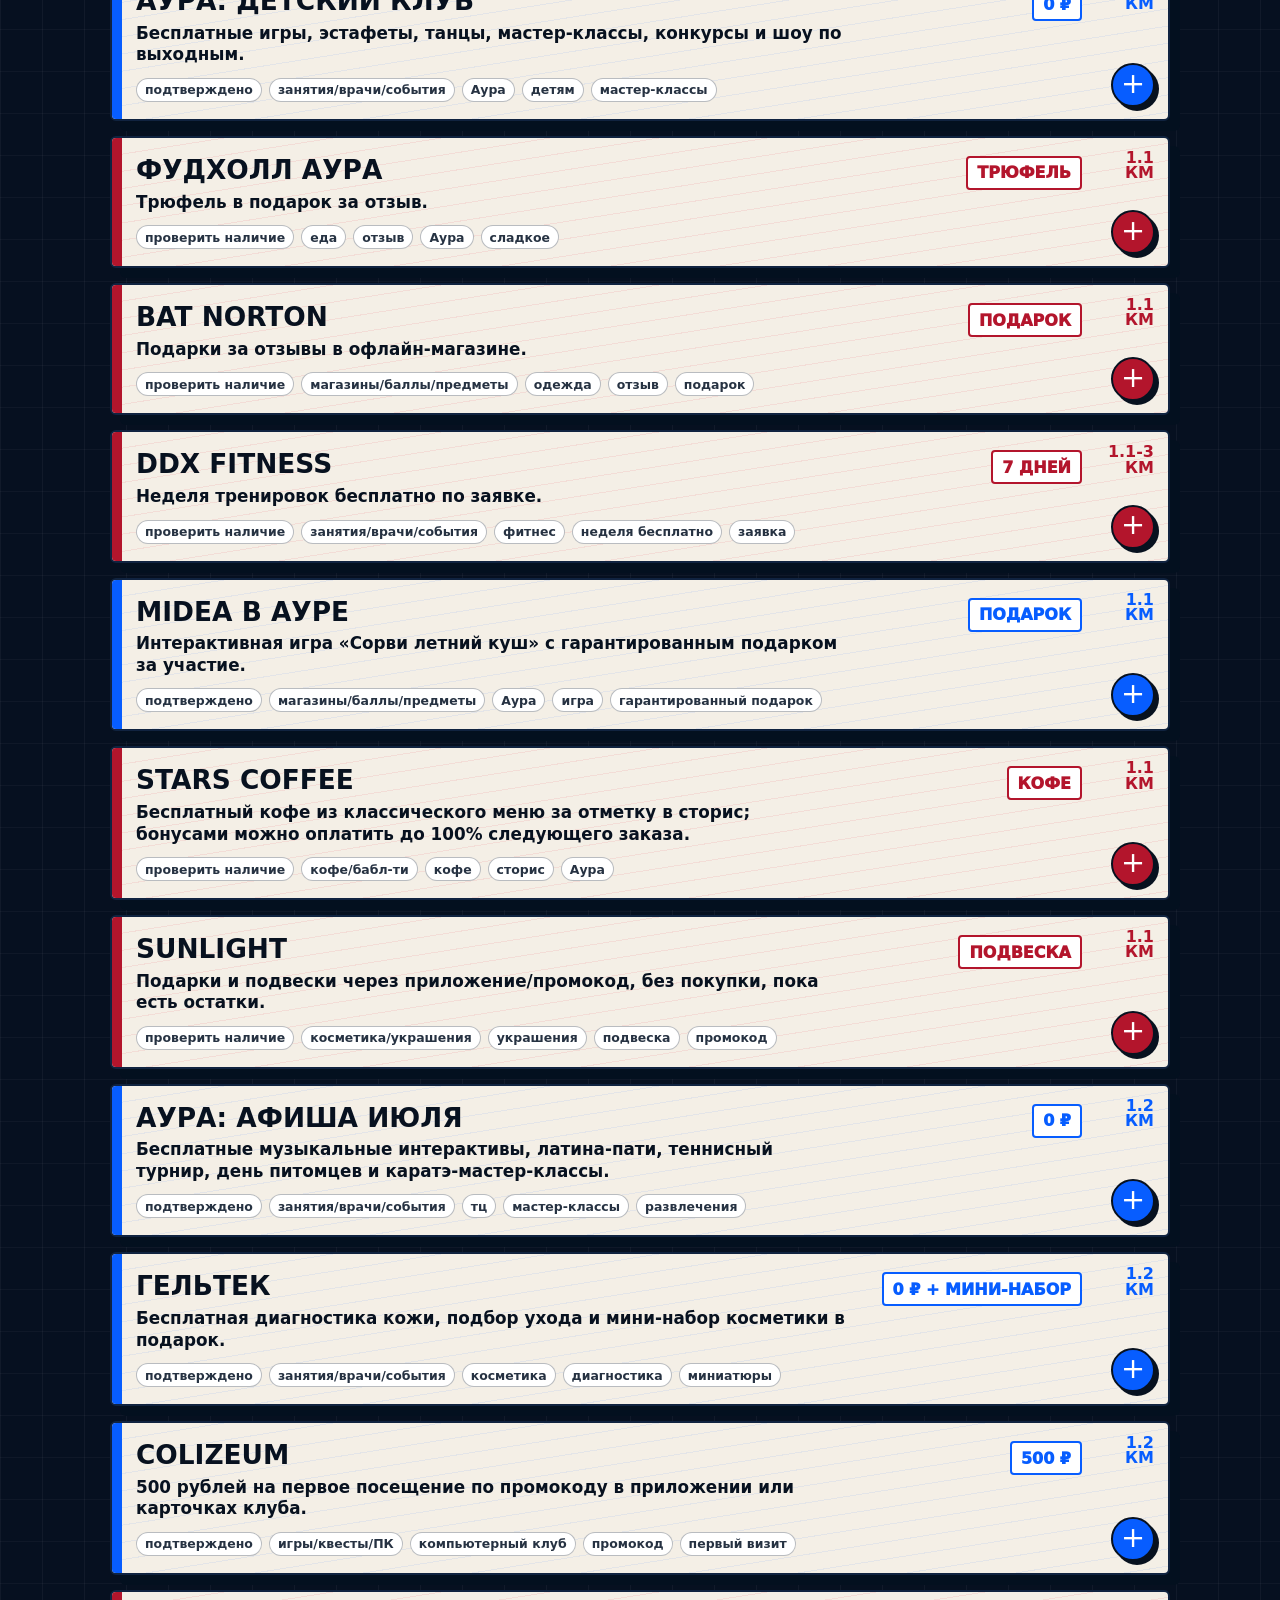
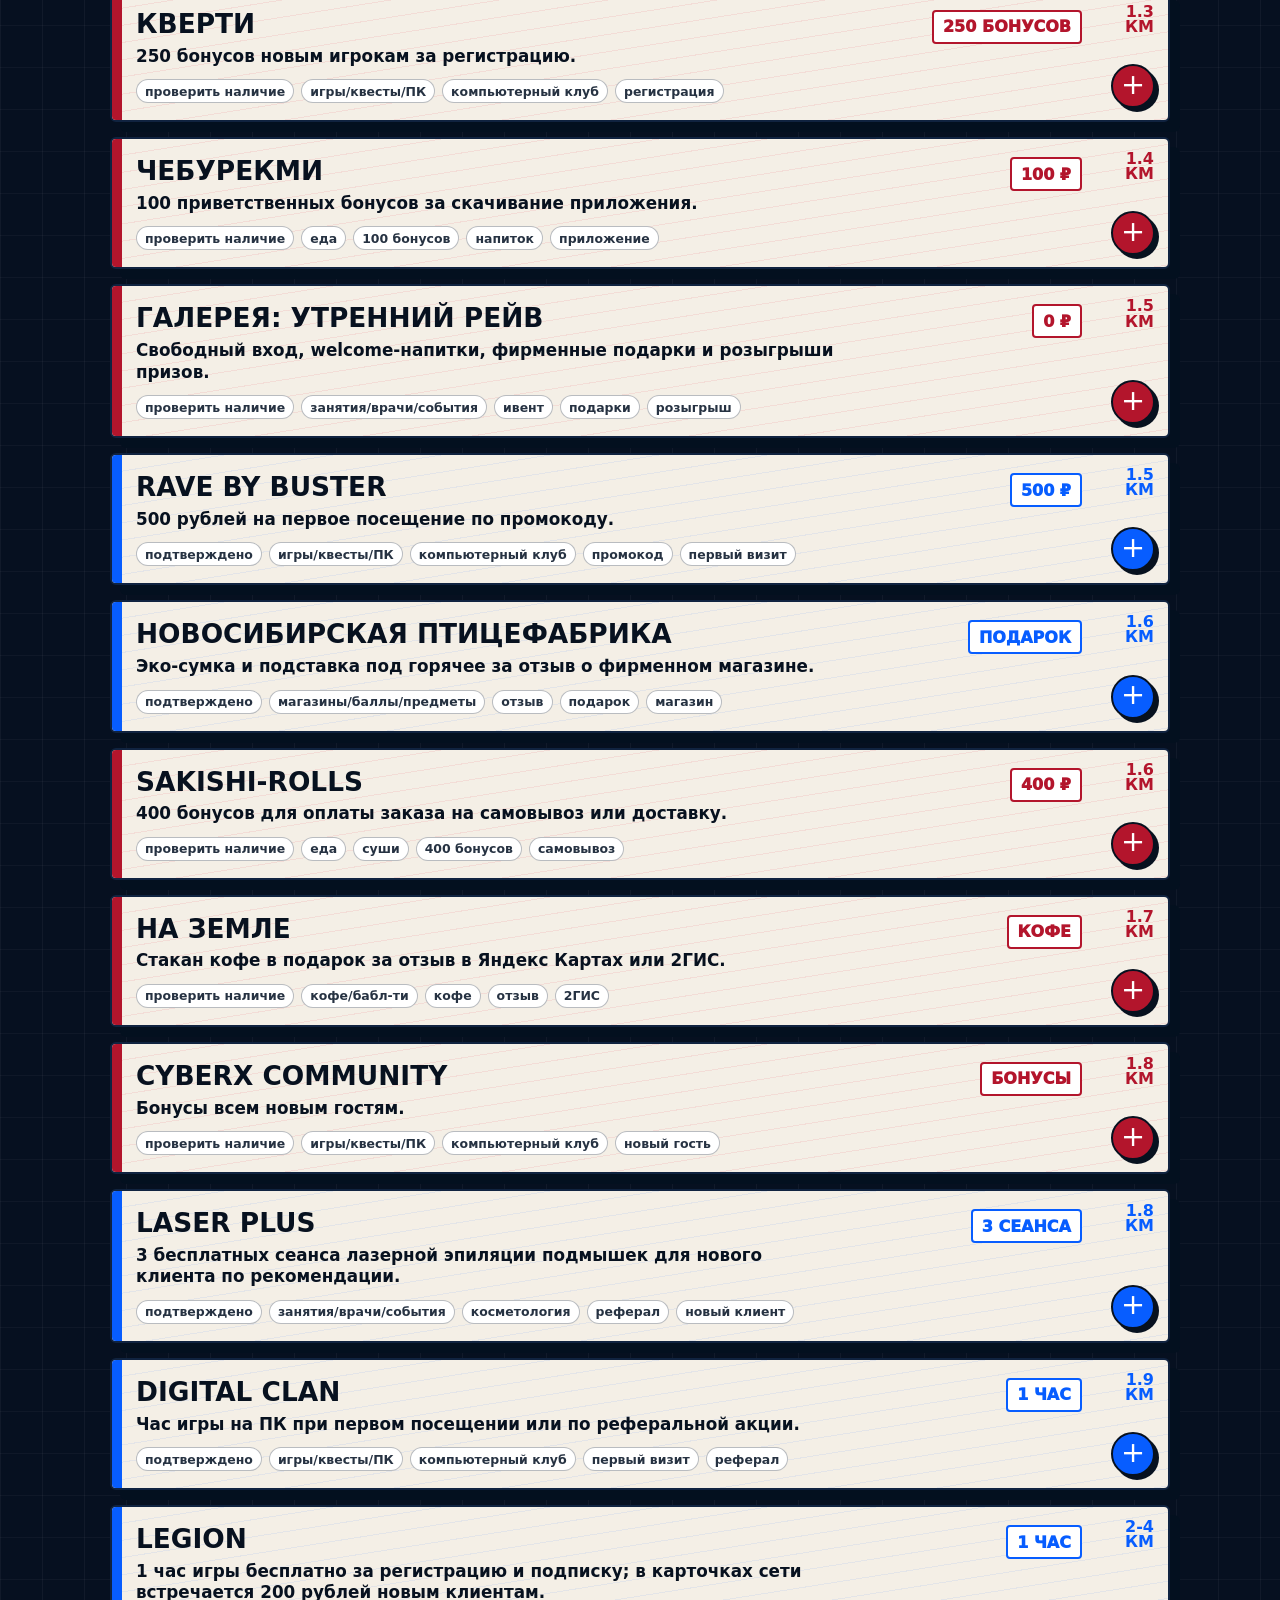
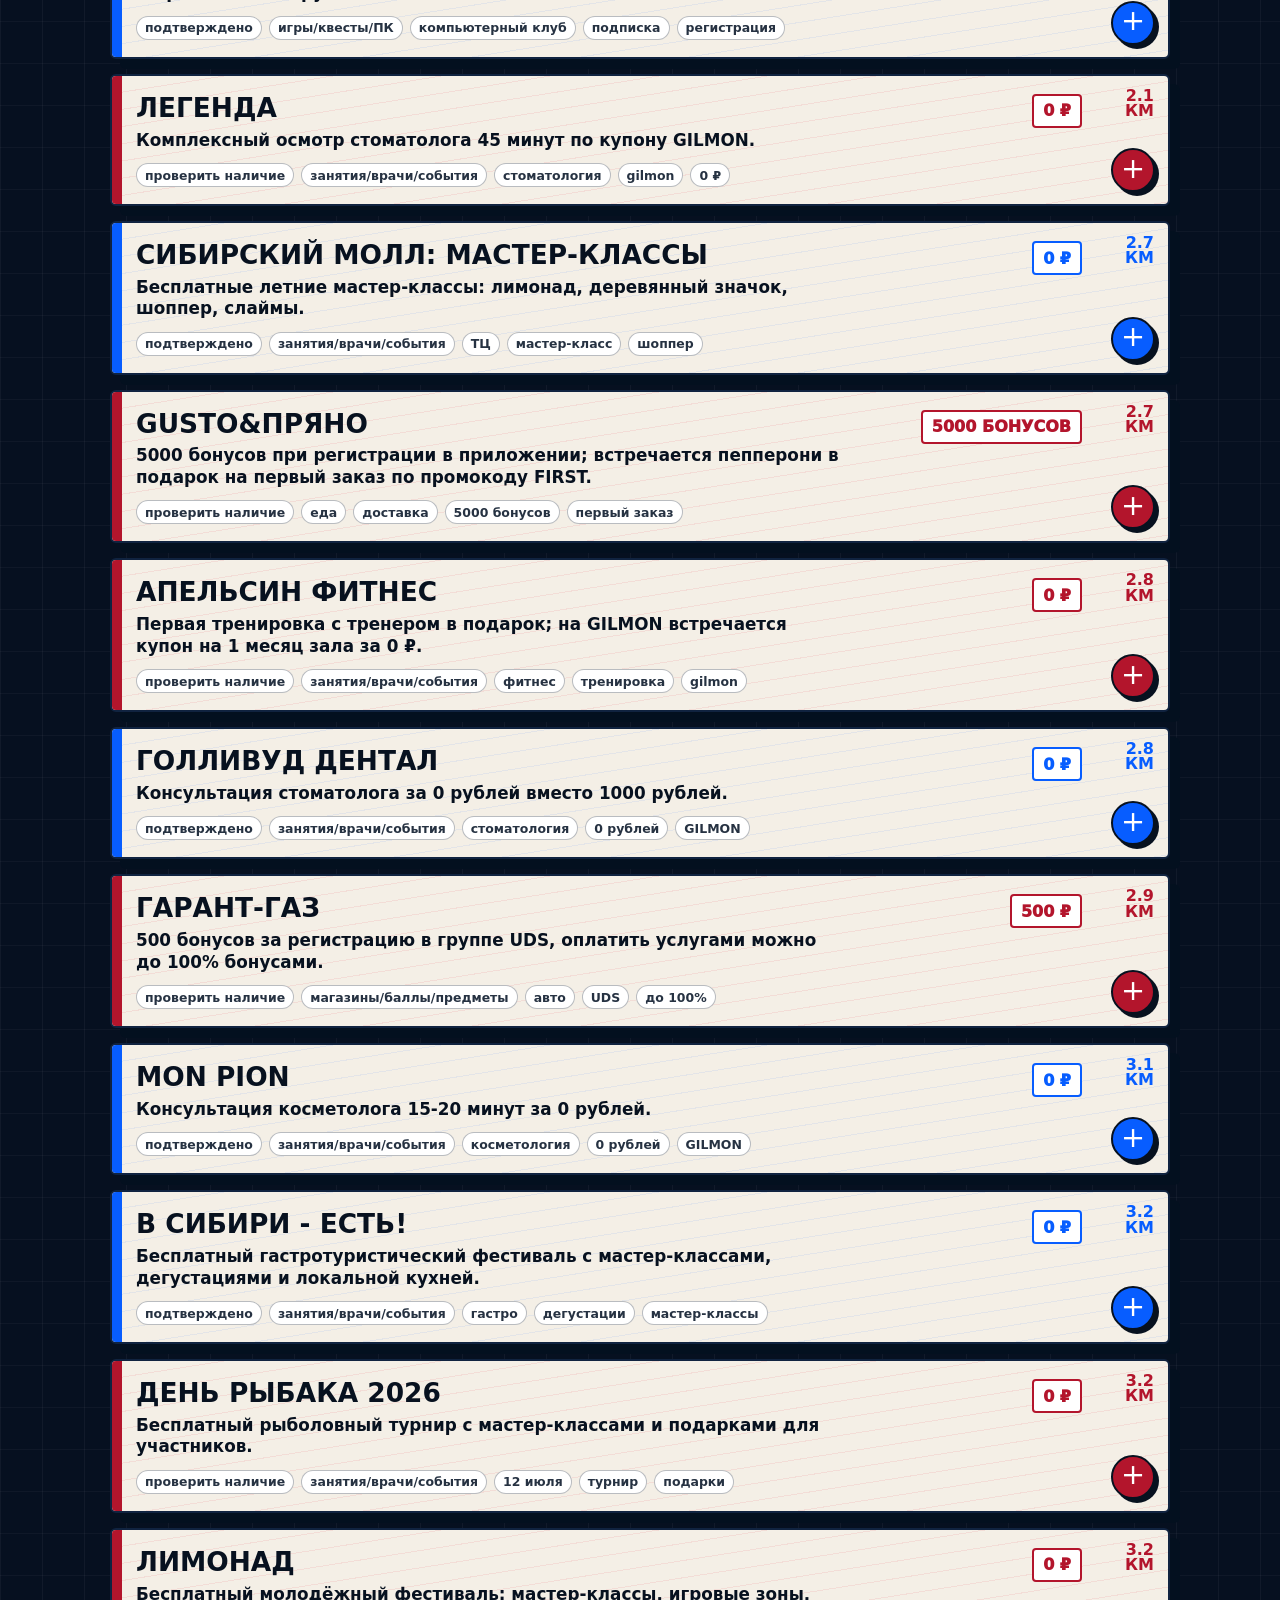
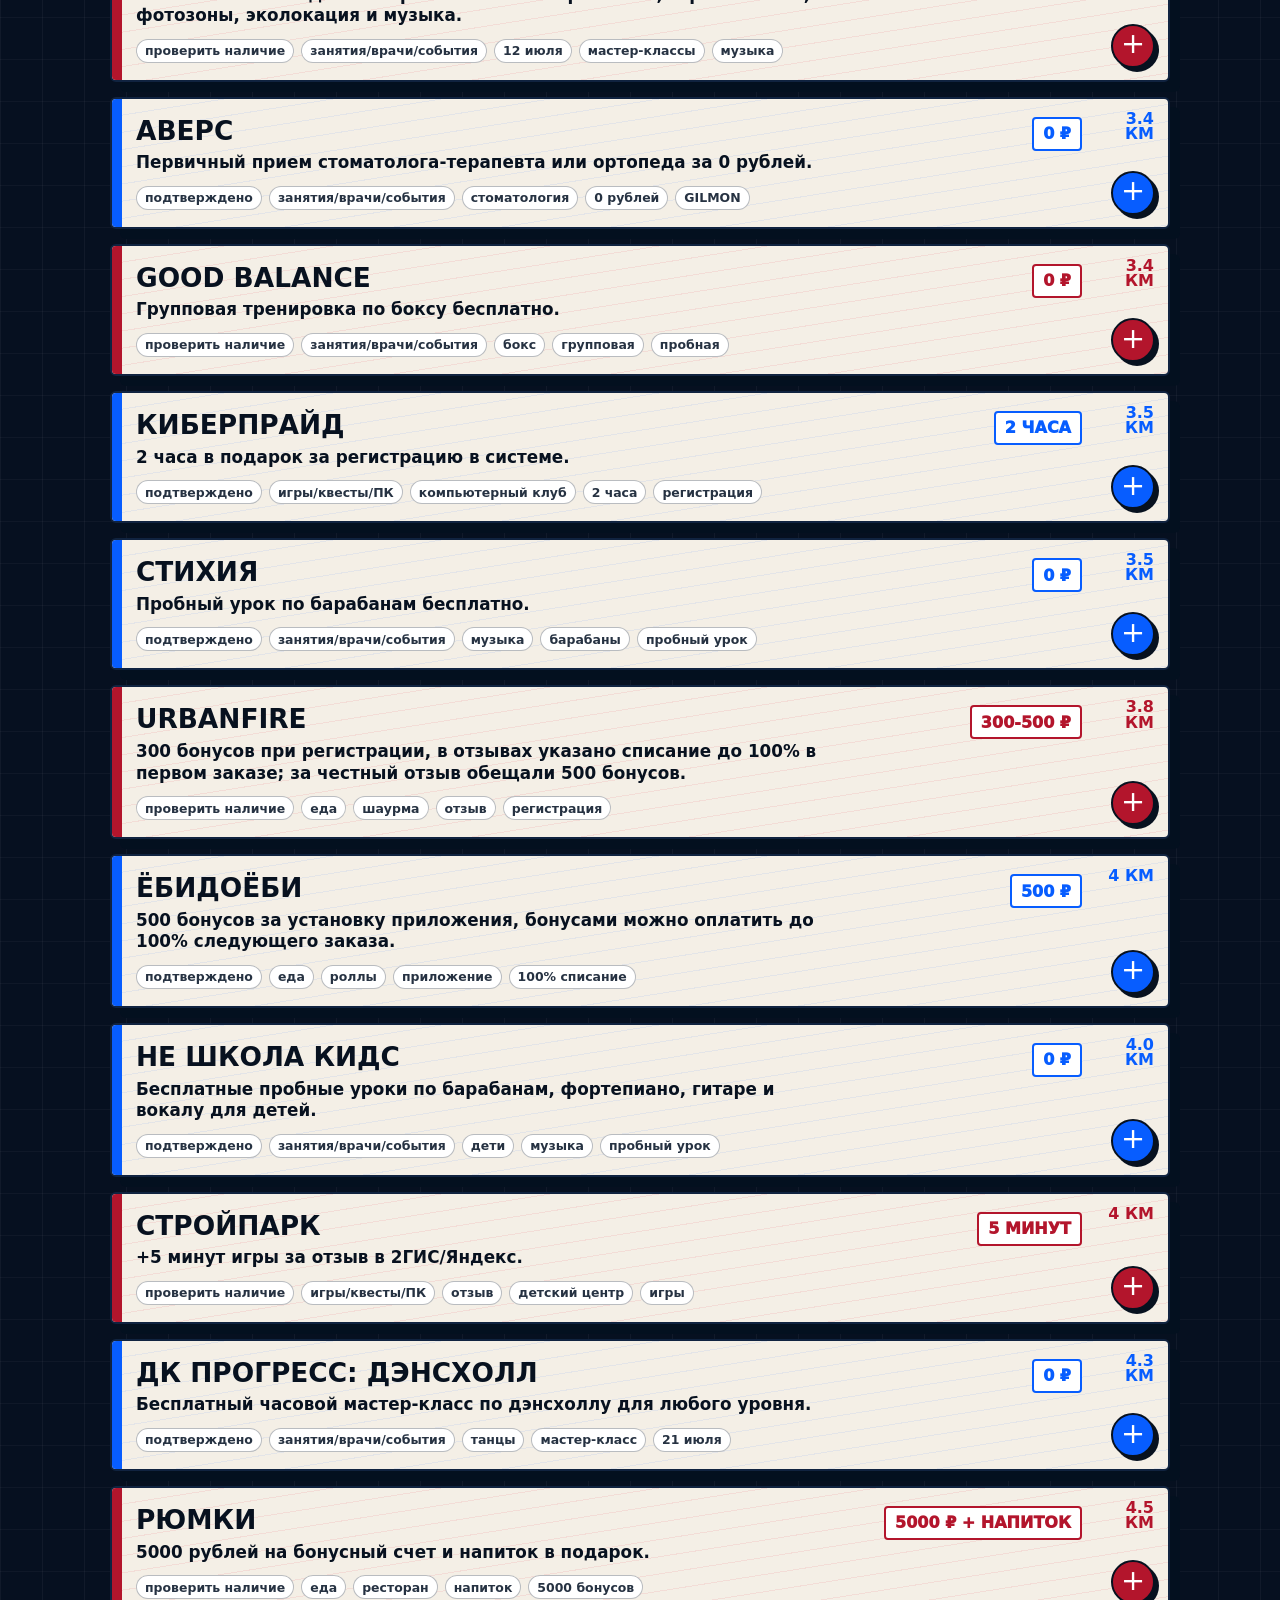
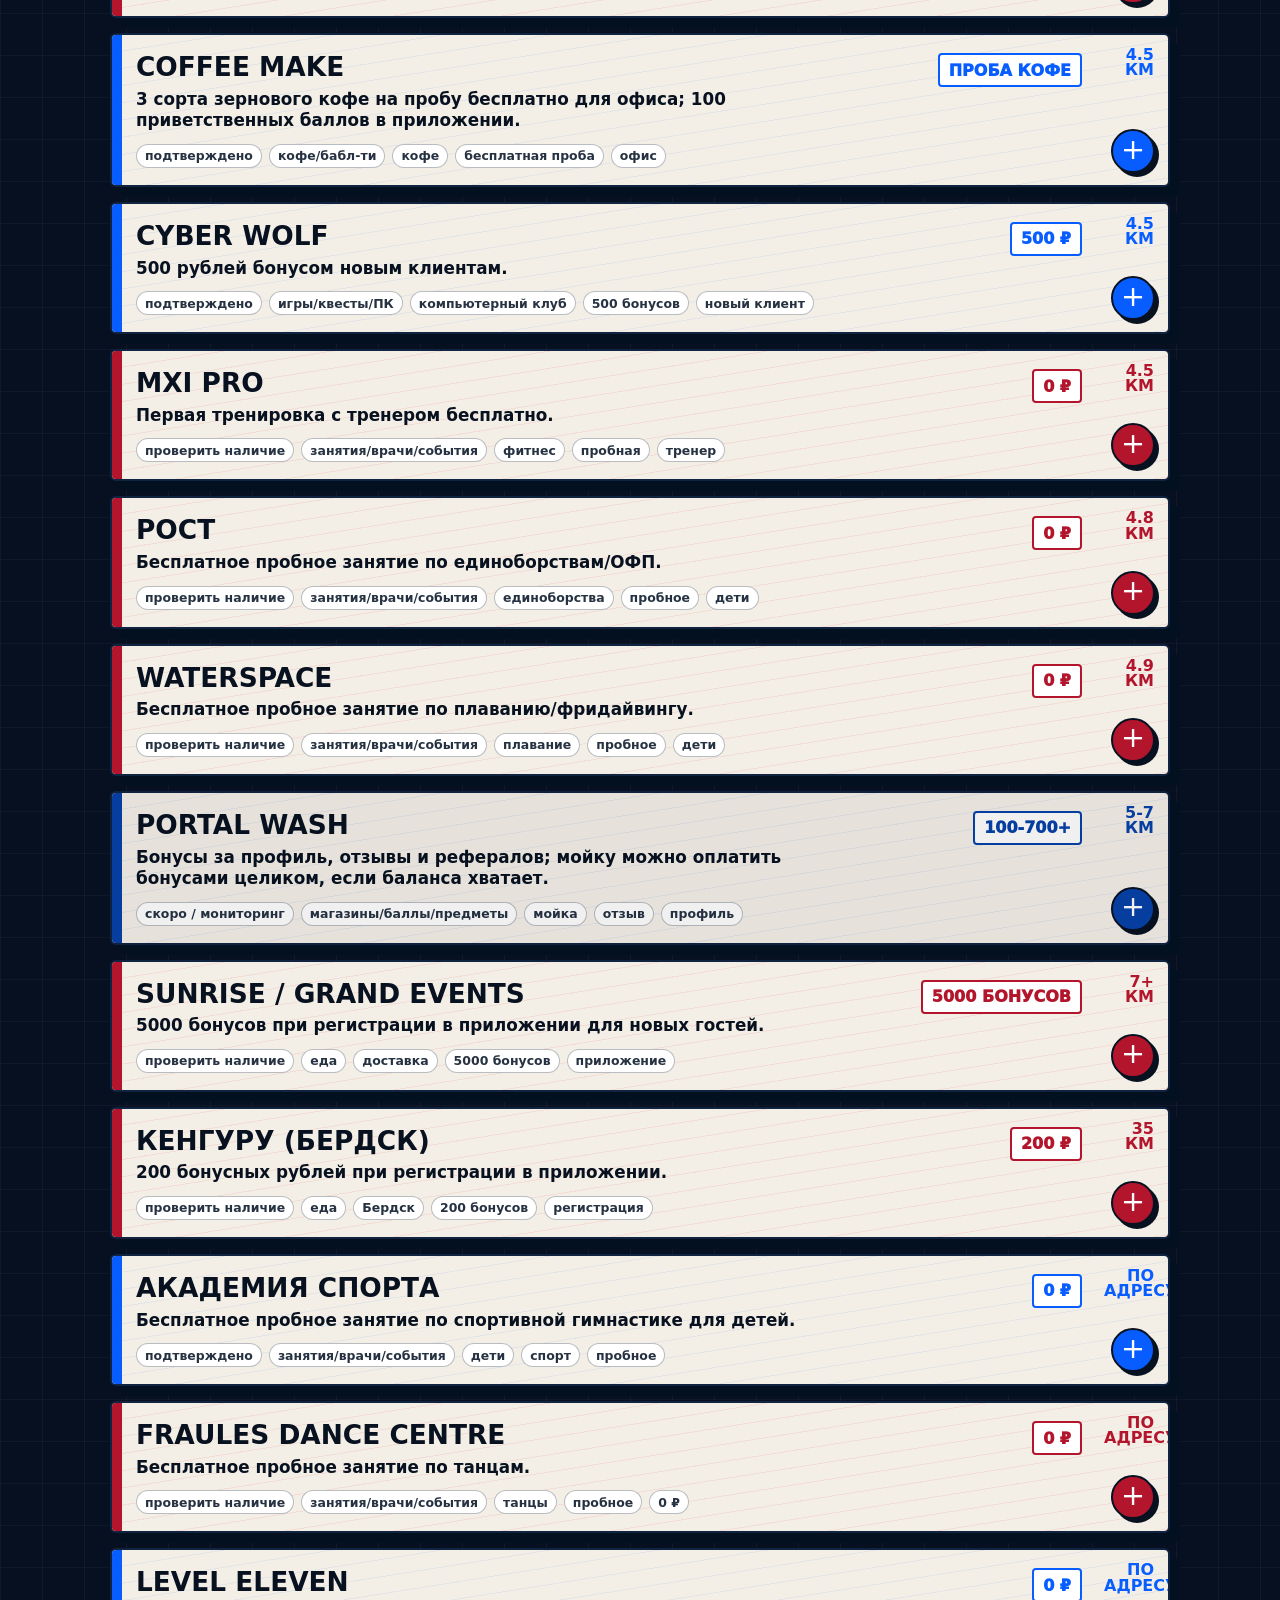
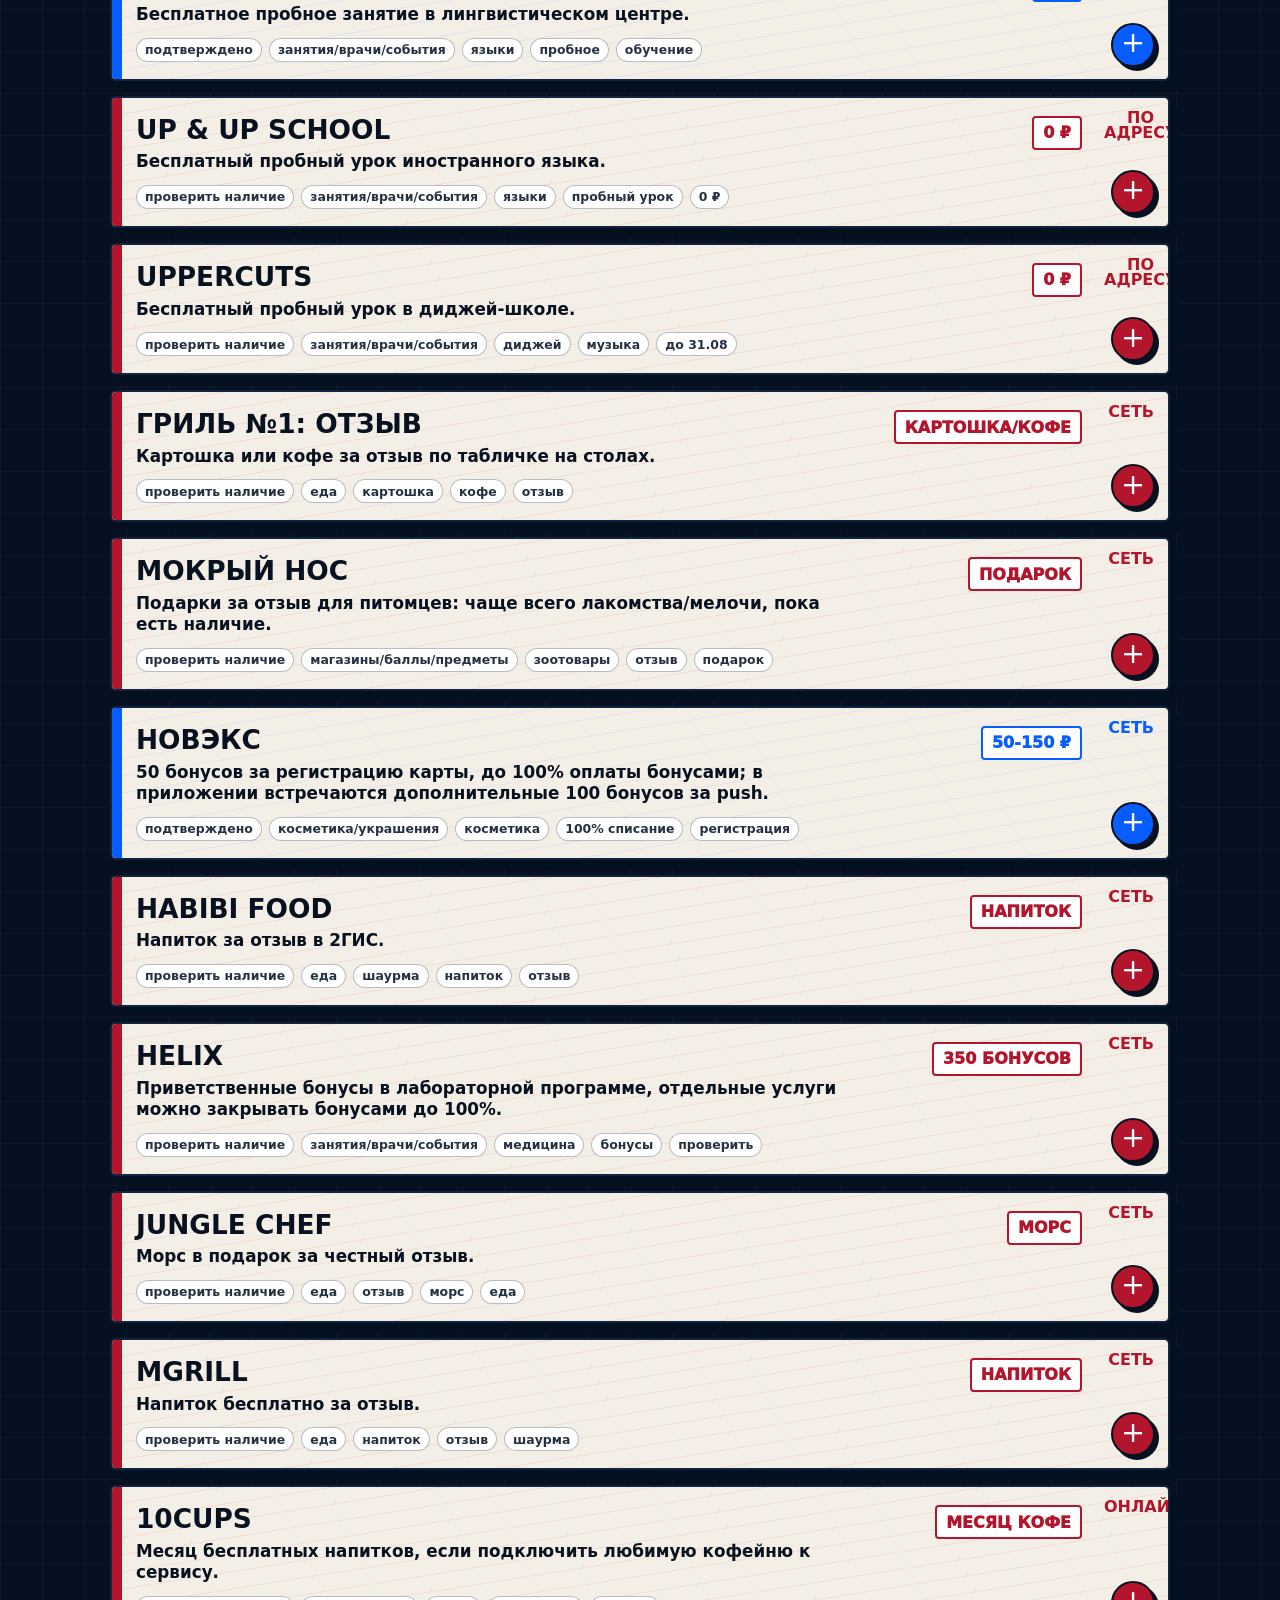
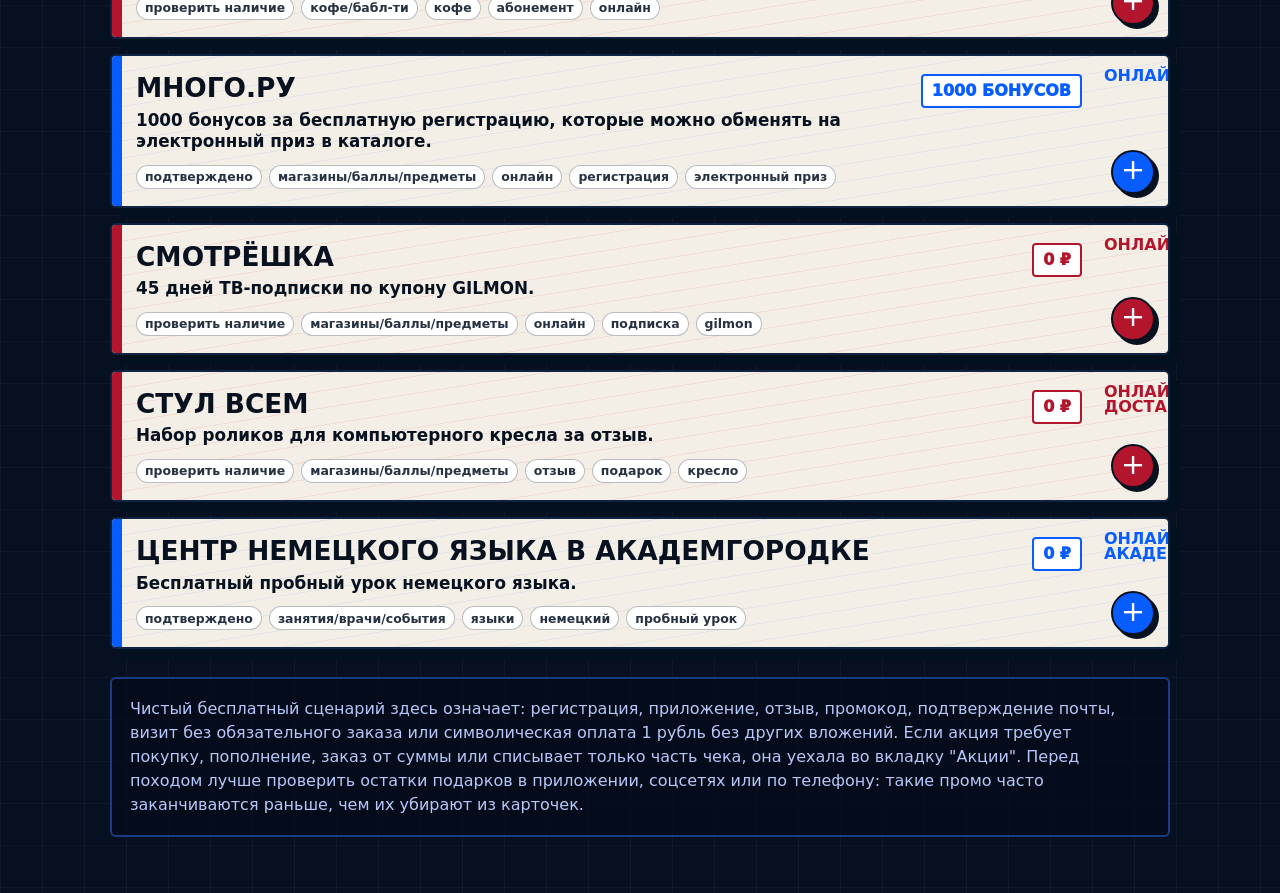
==== commit f6d669b7: "Add more food and review freebies" ====
--- a/index.html
+++ b/index.html
@@ -3339,6 +3339,244 @@
           ["Instagram", "https://www.instagram.com/kulikov_novosibirsk/"]
         ],
         tags: ["десерты", "200 бонусов", "приложение"]
+      },
+      {
+        mode: "free",
+        name: "Green House",
+        gift: "100 бонусов за регистрацию в боте; за отзыв в 2ГИС/Яндекс Картах обещают «дофаминовый» стаканчик.",
+        amount: "100 бонусов + стакан",
+        category: "coffee",
+        status: "verify",
+        distance: "0.2 км",
+        address: "Ближайшие к центру: Орджоникидзе, 27; Красный проспект, 17; Советская, 54; всего около 10-11 кофеен.",
+        conditions: "Зарегистрироваться в боте Green House по ссылке из профиля и проверить начисление 100 бонусов. Для стаканчика - оставить честный отзыв на Яндекс Картах или в 2ГИС и показать сотруднику, если акция активна на точке.",
+        note: "100 бонусов может не хватить на полноценный напиток, зато отзывный стаканчик - предметный подарок. Перед действием уточни у бариста, действует ли механика именно сегодня.",
+        links: [
+          ["Instagram", "https://www.instagram.com/grnhs.novosibirsk/"],
+          ["2ГИС филиалы", "https://2gis.ru/novosibirsk/branches/70000001080374349"],
+          ["Орджоникидзе", "https://2gis.ru/novosibirsk/firm/70000001094664478"]
+        ],
+        tags: ["кофе", "регистрация", "отзыв"]
+      },
+      {
+        mode: "free",
+        name: "Millor",
+        gift: "200 приветственных бонусов при регистрации карты гостя.",
+        amount: "200 ₽",
+        category: "coffee",
+        status: "verify",
+        distance: "0.4 км",
+        address: "Красный проспект, 70; Центральный рынок, ул. Мичурина, 12.",
+        conditions: "Зарегистрировать карту через бариста Millor или в электронном формате. В публикациях сети указано 200 приветственных бонусов и курс 1 бонус = 1 рубль; на кассе проверить, можно ли списать бонусы полностью на эспрессо/чай/маленькую позицию.",
+        note: "Хороший кандидат на почти бесплатный напиток, но процент списания нужно подтвердить перед заказом.",
+        links: [
+          ["Instagram", "https://www.instagram.com/p/DYWYp1VDCWk/"],
+          ["2ГИС филиалы", "https://2gis.ru/novosibirsk/branches/70000001083500049"],
+          ["Красный проспект", "https://2gis.ru/novosibirsk/firm/70000001094762314"]
+        ],
+        tags: ["кофе", "200 бонусов", "регистрация"]
+      },
+      {
+        mode: "free",
+        name: "Гусь и Огурчик",
+        gift: "Периодические уличные приглашения на бесплатное пиво.",
+        amount: "напиток",
+        category: "food",
+        status: "verify",
+        distance: "0.4 км",
+        address: "Красный проспект, 57.",
+        conditions: "Следить за свежими Reels/сторис бара: в июне-июле они несколько раз звали людей на бесплатное пиво по понедельникам/вечерам. Условия могут быть игровыми или ситуативными; только 18+.",
+        note: "Это алкоголь, поэтому строго для совершеннолетних. Механика не постоянная, но свежая и локальная, так что оставил как мониторинг реального бесплатного напитка.",
+        links: [
+          ["Instagram", "https://www.instagram.com/gus_i_ogurchik/"],
+          ["Menunsk", "https://www.menunsk.ru/reviews/about/9-novyh-zavedeniy-090125.html"],
+          ["ToMesto", "https://tomesto.ru/novosibirsk/metros/sibirskaya/page/2"]
+        ],
+        tags: ["напиток", "18+", "мониторинг"]
+      },
+      {
+        mode: "free",
+        name: "Гриль №1: отзыв",
+        gift: "Картошка или кофе за отзыв по табличке на столах.",
+        amount: "картошка/кофе",
+        category: "food",
+        status: "verify",
+        distance: "сеть",
+        address: "Сеть Гриль №1 в Новосибирске; подтверждение найдено по филиалу на ул. Зорге, 191.",
+        conditions: "На конкретной точке проверить табличку и условие у кассира до написания отзыва. В свежем отзыве 2ГИС за июнь 2026 упоминается табличка «за отзыв - бесплатная картошка или кофе», но гость пишет, что выдачу отказались сделать.",
+        note: "Добавлено как осторожный кандидат: сама механика видна в свежем отзыве, но исполнение на точке спорное.",
+        links: [
+          ["2ГИС отзыв", "https://2gis.ru/novosibirsk/firm/70000001083303000/tab/reviews"],
+          ["2ГИС точка", "https://2gis.ru/novosibirsk/firm/70000001083303000"]
+        ],
+        tags: ["картошка", "кофе", "отзыв"]
+      },
+      {
+        mode: "free",
+        name: "MGrill",
+        gift: "Напиток бесплатно за отзыв.",
+        amount: "напиток",
+        category: "food",
+        status: "verify",
+        distance: "сеть",
+        address: "Сеть MGrill; подтверждение найдено по точке Бердское шоссе, 451 к6.",
+        conditions: "Перед отзывом спросить сотрудника конкретной точки, дают ли напиток за отзыв сейчас. В свежем отзыве 2ГИС по точке MGrill прямо упоминается «напиток за отзыв бесплатно».",
+        note: "Вероятно работает не во всей сети, поэтому лучше проверять точку до действия.",
+        links: [
+          ["2ГИС отзывы", "https://2gis.ru/novosibirsk/firm/70000001036198565/tab/reviews"],
+          ["точка 2ГИС", "https://2gis.ru/novosibirsk/firm/70000001036198565"]
+        ],
+        tags: ["напиток", "отзыв", "шаурма"]
+      },
+      {
+        mode: "free",
+        name: "Мокрый нос",
+        gift: "Подарки за отзыв для питомцев: чаще всего лакомства/мелочи, пока есть наличие.",
+        amount: "подарок",
+        category: "services",
+        status: "verify",
+        distance: "сеть",
+        address: "Сеть зоомагазинов «Мокрый нос» в Новосибирске; пример: Геодезическая, 5.",
+        conditions: "После посещения/покупки оставить отзыв и уточнить у продавца, есть ли подарок за отзыв. В свежих 2ГИС-отзывах по сети упоминаются подарки за отзыв, но наличие зависит от филиала.",
+        note: "Не еда для человека, но это физический подарок без большой механики. Особенно полезно, если есть собака/кот.",
+        links: [
+          ["2ГИС", "https://2gis.ru/novosibirsk/firm/141266769532133"],
+          ["отзывы", "https://2gis.ru/novosibirsk/firm/141266769532133/tab/reviews"]
+        ],
+        tags: ["зоотовары", "отзыв", "подарок"]
+      },
+      {
+        mode: "free",
+        name: "Bat Norton",
+        gift: "Подарки за отзывы в офлайн-магазине.",
+        amount: "подарок",
+        category: "services",
+        status: "verify",
+        distance: "1.1 км",
+        address: "ТРЦ Аура, Военная, 5, 3 этаж; в справочниках также встречался адрес Красный проспект, 161Б.",
+        conditions: "Оставить честный отзыв о магазине по условиям публикации и показать его сотруднику. В свежей публикации Bat Norton Новосибирск за 2026 год указаны подарки за отзывы.",
+        note: "Категория не еда, но это предметный подарок без покупки, если акция подтверждается на точке.",
+        links: [
+          ["Instagram", "https://www.instagram.com/p/DX_b29hFpTZ/"],
+          ["адрес Zoon", "https://zoon.ru/nsk/stores/magazin_odezhdy_bat_norton/"],
+          ["справочник", "https://batnortonnsk.orgs.biz/"]
+        ],
+        tags: ["одежда", "отзыв", "подарок"]
+      },
+      {
+        mode: "deals",
+        name: "Додо Пицца",
+        gift: "Бесплатный додстер или чизкейк в подарок по летней акции.",
+        amount: "додстер/чизкейк",
+        category: "food",
+        status: "verify",
+        distance: "0.5 км",
+        address: "Ближайшая точка: Красный проспект, 17; всего около 18 филиалов в Новосибирске.",
+        conditions: "Проверить активную акцию в приложении/2ГИС и добавить подарок по условиям заказа. В 2ГИС на июль 2026 у Додо по Новосибирску показывается бесплатный додстер или чизкейк в подарок.",
+        note: "Подарок хороший, но обычно требуется заказ или комбо, поэтому карточка в «Акциях».",
+        links: [
+          ["2ГИС поиск", "https://2gis.ru/novosibirsk/search/%D0%94%D0%BE%D0%B4%D0%BE"],
+          ["отзывы по акции", "https://2gis.ru/novosibirsk/firm/70000001036198628/tab/reviews"]
+        ],
+        tags: ["пицца", "додстер", "подарок"]
+      },
+      {
+        mode: "deals",
+        name: "Горчица",
+        gift: "Сырная шаурма в подарок за первый онлайн-заказ от 600 ₽ по промокоду 2ГИС.",
+        amount: "шаурма",
+        category: "food",
+        status: "verify",
+        distance: "сеть",
+        address: "Точки «Горчица Джони», «Горчица Космос» и «Горчица Чемпион» в Новосибирске.",
+        conditions: "Сделать первый онлайн-заказ от 600 рублей и применить промокод 2ГИС, если акция есть в карточке нужной точки.",
+        note: "Это уже покупка, но подарок крупный и съедобный.",
+        links: [
+          ["2ГИС поиск", "https://2gis.ru/novosibirsk/search/%D0%93%D0%BE%D1%80%D1%87%D0%B8%D1%86%D0%B0%20%D1%88%D0%B0%D1%83%D1%80%D0%BC%D0%B0"]
+        ],
+        tags: ["шаурма", "первый заказ", "2ГИС"]
+      },
+      {
+        mode: "deals",
+        name: "Den's Pizza",
+        gift: "Пицца «Пепперони» в подарок при первом заказе от 1000 ₽ по промокоду Wow25.",
+        amount: "пицца",
+        category: "food",
+        status: "verify",
+        distance: "4 км",
+        address: "Ул. Пролетарская, 50.",
+        conditions: "Оформить первый заказ на сумму от 1000 рублей и применить промокод Wow25, если он отображается в 2ГИС/акциях пиццерии.",
+        note: "Порог не маленький, зато подарок понятный. Перед заказом проверить срок действия промокода.",
+        links: [
+          ["2ГИС поиск", "https://2gis.ru/novosibirsk/search/Den%60s%20pizza%20Wow25"]
+        ],
+        tags: ["пицца", "первый заказ", "промокод"]
+      },
+      {
+        mode: "deals",
+        name: "Шеф Ланч",
+        gift: "Опалённый ролл в подарок к первому заказу по промокоду 2ГИС.",
+        amount: "ролл",
+        category: "food",
+        status: "verify",
+        distance: "3 км",
+        address: "Один из филиалов: ул. Кропоткина, 273.",
+        conditions: "Сделать первый заказ по условиям 2ГИС и применить промокод 2ГИС. Проверить минимальную сумму заказа перед оформлением.",
+        note: "Подарок к покупке, поэтому не бесплатный раздел.",
+        links: [
+          ["2ГИС поиск", "https://2gis.ru/novosibirsk/search/%D0%A8%D0%B5%D1%84%20%D0%9B%D0%B0%D0%BD%D1%87%202%D0%93%D0%98%D0%A1"]
+        ],
+        tags: ["ролл", "первый заказ", "2ГИС"]
+      },
+      {
+        mode: "deals",
+        name: "96 азиаток",
+        gift: "Ролл «Филадельфия классика» в подарок при заказе от 2500 ₽ по промокоду ФИЛА.",
+        amount: "ролл",
+        category: "food",
+        status: "verify",
+        distance: "4 км",
+        address: "Ул. Блюхера, 77.",
+        conditions: "Оформить заказ от 2500 рублей и применить промокод ФИЛА, если акция активна на сайте/в карточке.",
+        note: "Высокий порог, но подарок нормальный для большого заказа.",
+        links: [
+          ["2ГИС поиск", "https://2gis.ru/novosibirsk/search/96%20%D0%B0%D0%B7%D0%B8%D0%B0%D1%82%D0%BE%D0%BA%20%D0%A4%D0%98%D0%9B%D0%90"]
+        ],
+        tags: ["ролл", "промокод", "доставка"]
+      },
+      {
+        mode: "deals",
+        name: "Руки Вверх Бар",
+        gift: "300 приветственных бонусов при регистрации в приложении Wallet/программе бара.",
+        amount: "300 ₽",
+        category: "food",
+        status: "verify",
+        distance: "0.8 км",
+        address: "Ул. Ленина, 9; центр Новосибирска.",
+        conditions: "Зарегистрироваться в программе лояльности бара и проверить начисление 300 бонусов. На месте уточнить процент списания: для нулевого напитка его, скорее всего, недостаточно.",
+        note: "Оставил в акциях, потому что публичного подтверждения 100% списания не нашел.",
+        links: [
+          ["Instagram", "https://www.instagram.com/rvbar.novosibirsk/"],
+          ["2ГИС", "https://2gis.ru/novosibirsk/search/%D0%A0%D1%83%D0%BA%D0%B8%20%D0%92%D0%B2%D0%B5%D1%80%D1%85%20%D0%91%D0%B0%D1%80"]
+        ],
+        tags: ["бар", "300 бонусов", "регистрация"]
+      },
+      {
+        mode: "deals",
+        name: "ZAM ZAM",
+        gift: "Фирменный бургер в подарок именинникам плюс скидка 10% на заказ.",
+        amount: "бургер",
+        category: "food",
+        status: "verify",
+        distance: "6+ км",
+        address: "Кафе ZAM ZAM, ул. Шмонина, 6а.",
+        conditions: "В период дня рождения показать документ/подтверждение и уточнить условия выдачи фирменного бургера. В свежих публикациях кафе указаны подарок и скидка для именинников.",
+        note: "Наконец-то именно бургер, но не за регистрацию: это деньрожденная акция.",
+        links: [
+          ["Instagram", "https://www.instagram.com/zam.zam.cafe/"],
+          ["2ГИС поиск", "https://2gis.ru/novosibirsk/search/ZAM%20ZAM"]
+        ],
+        tags: ["бургер", "день рождения", "подарок"]
       },
       {
         mode: "free",
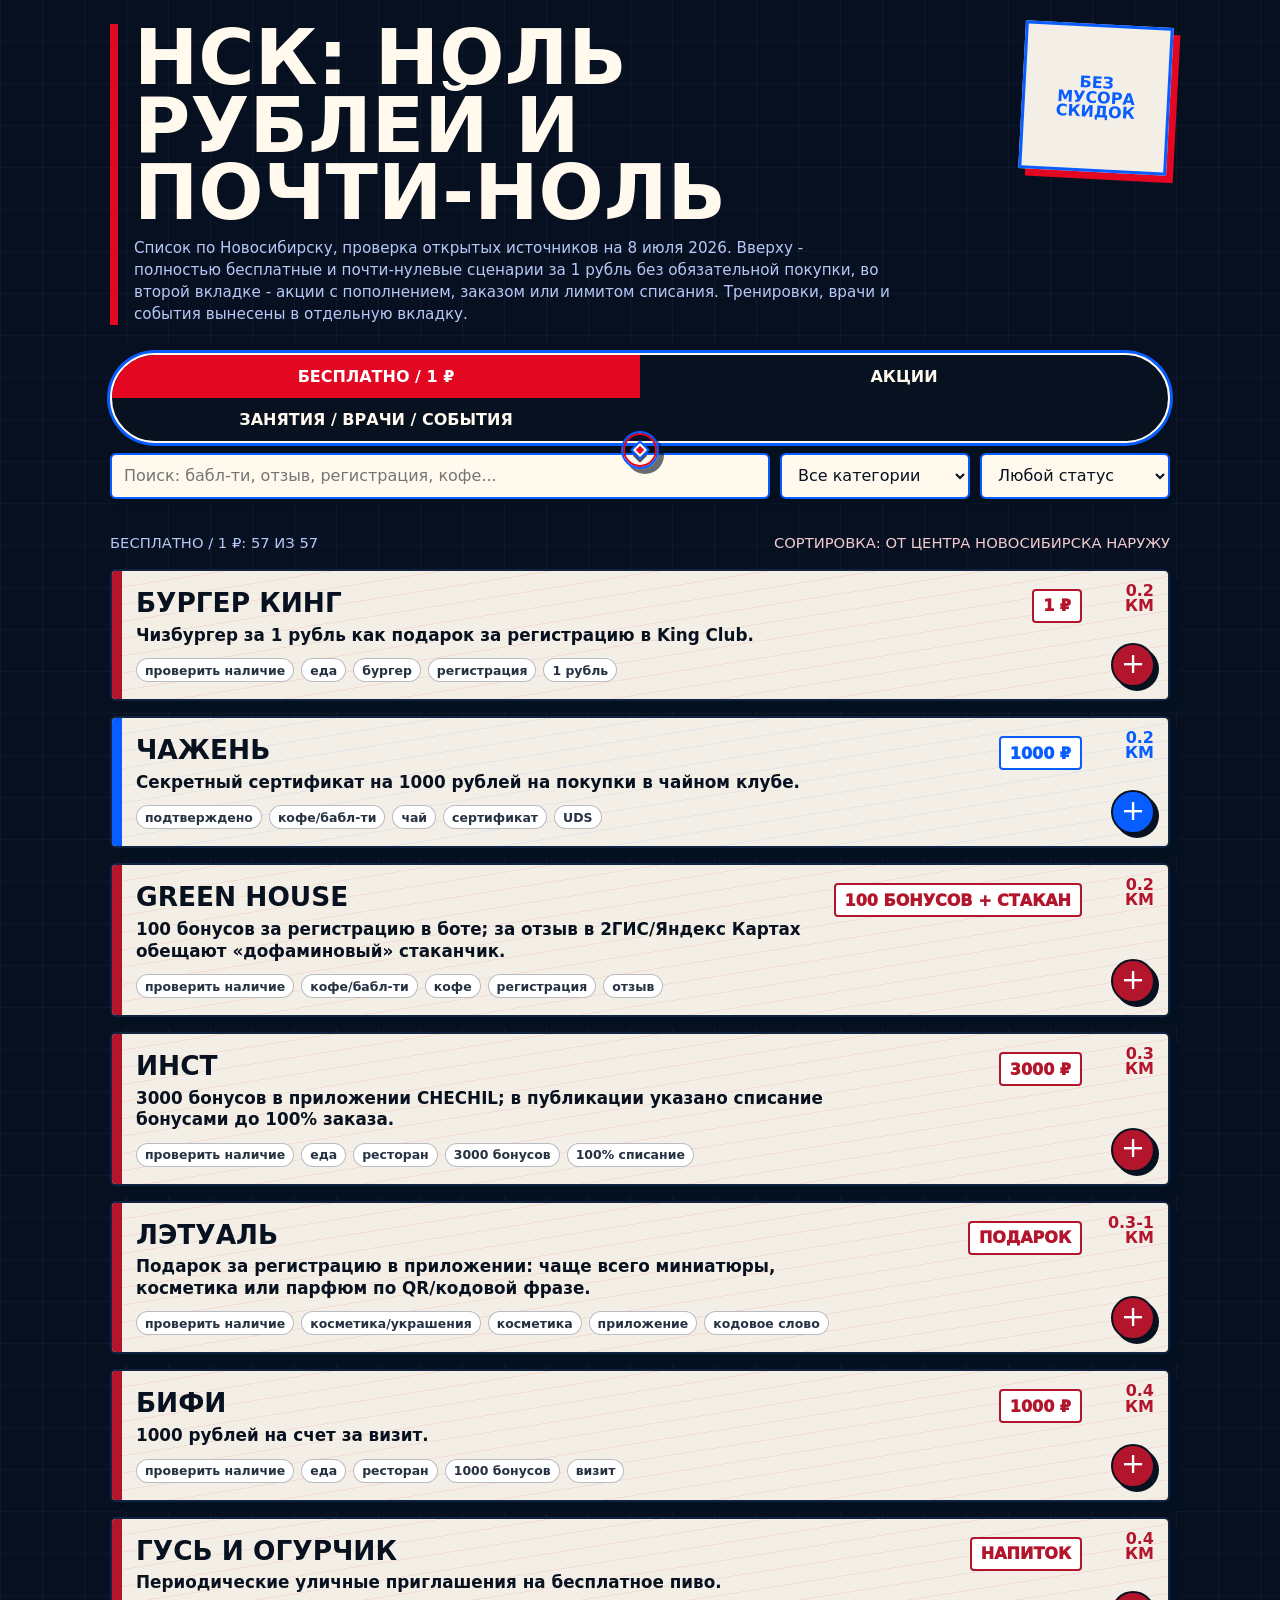
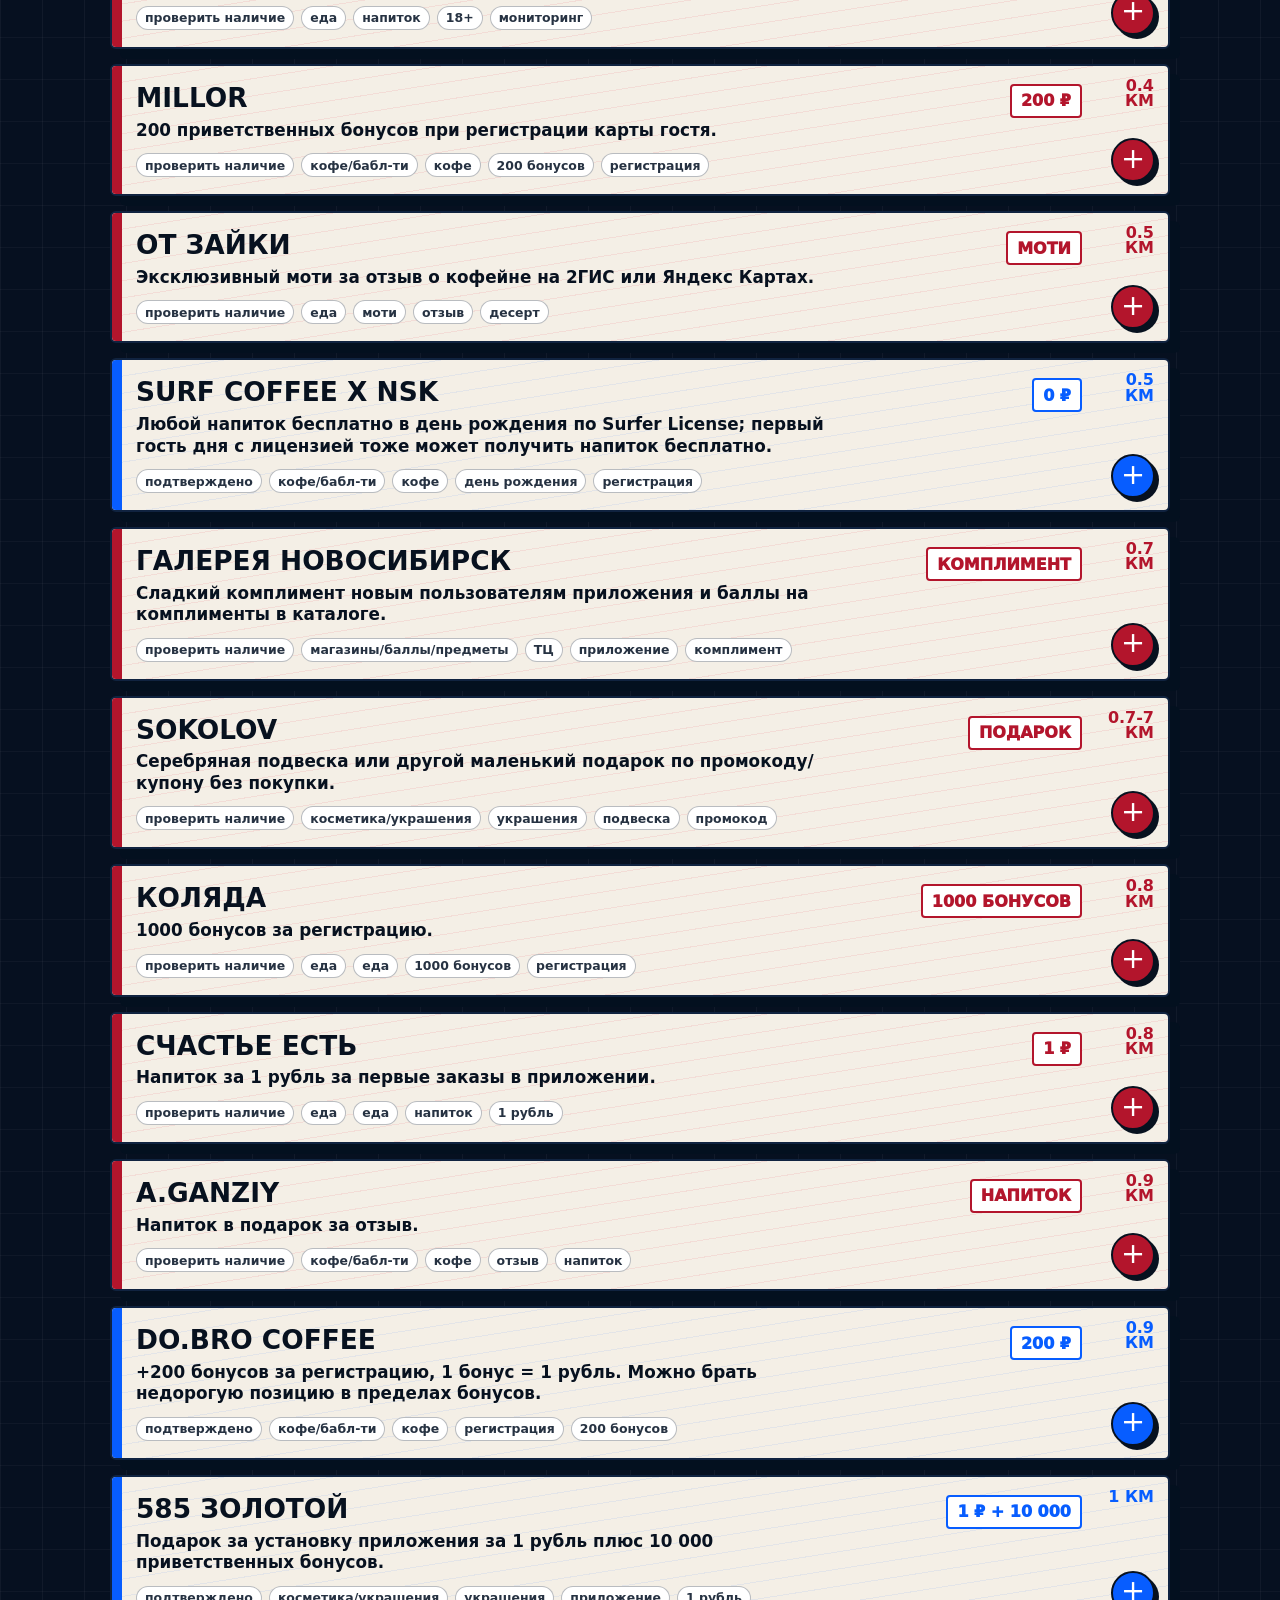
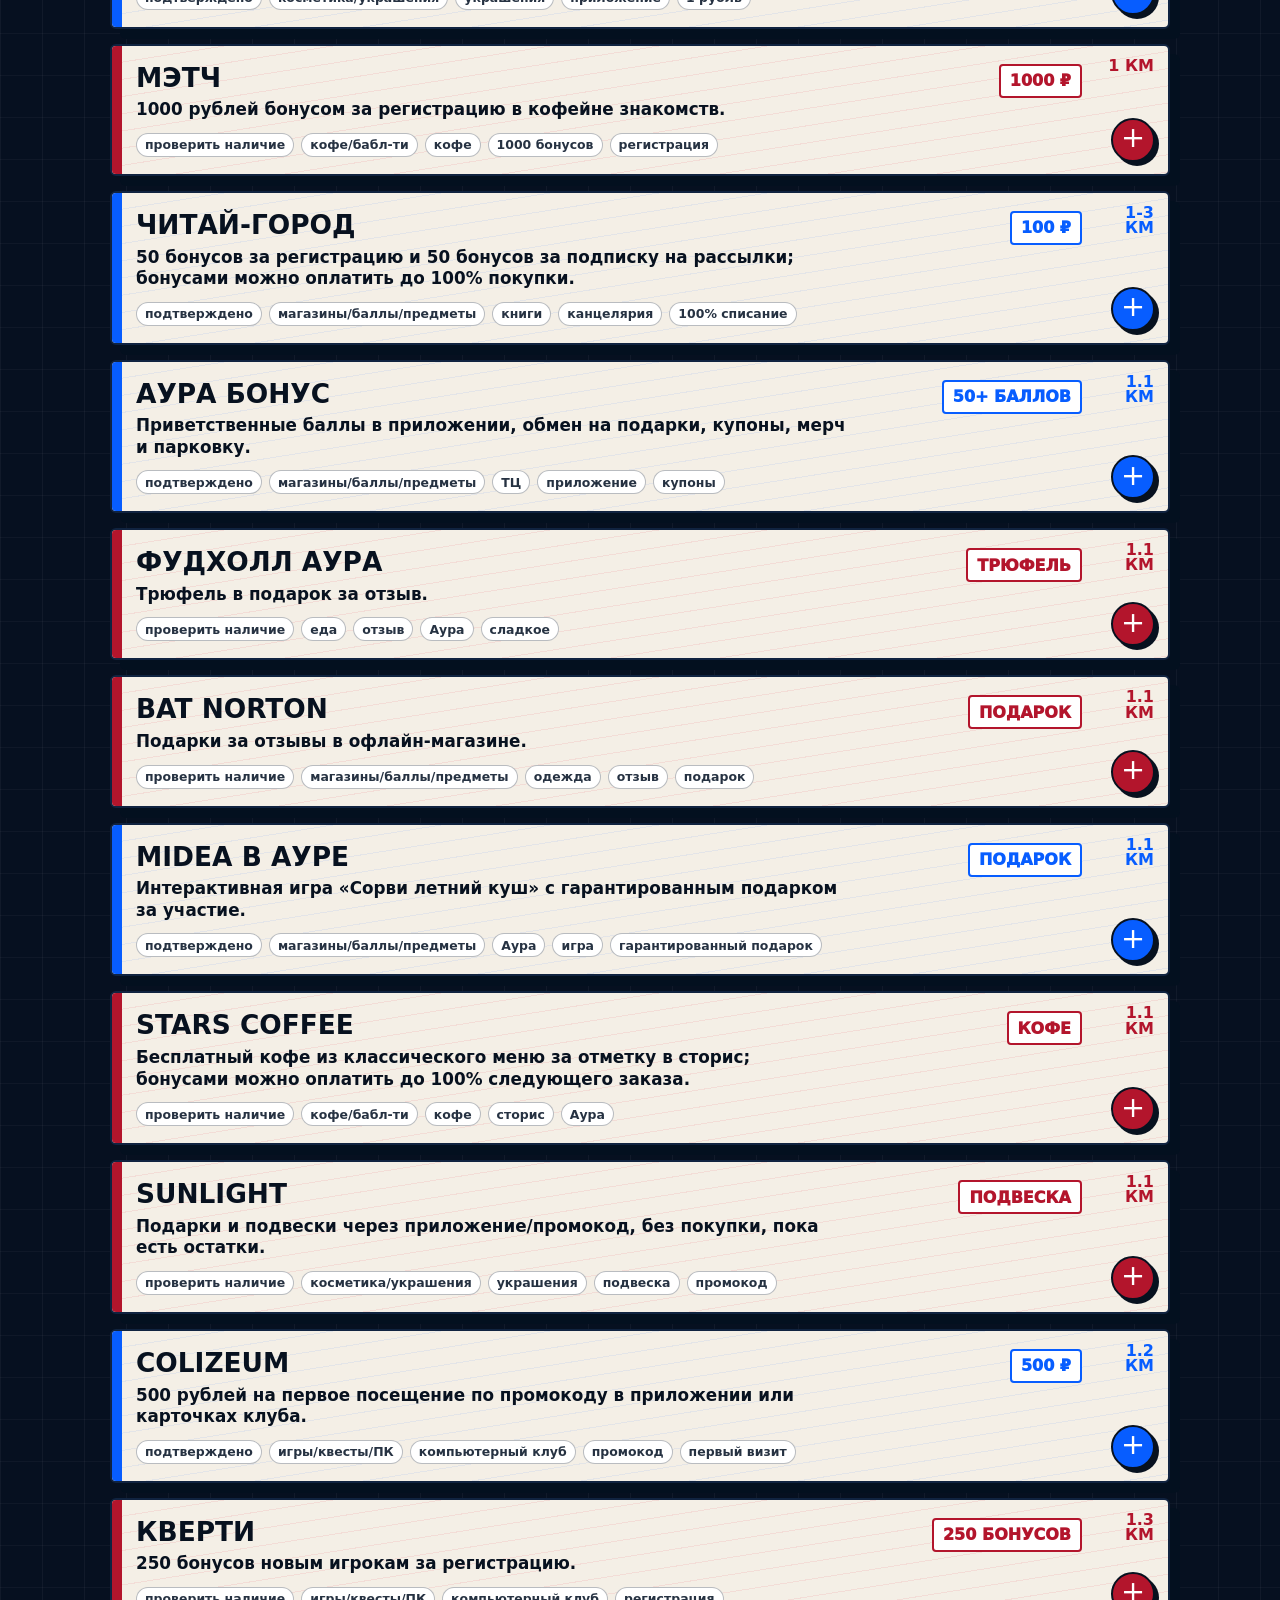
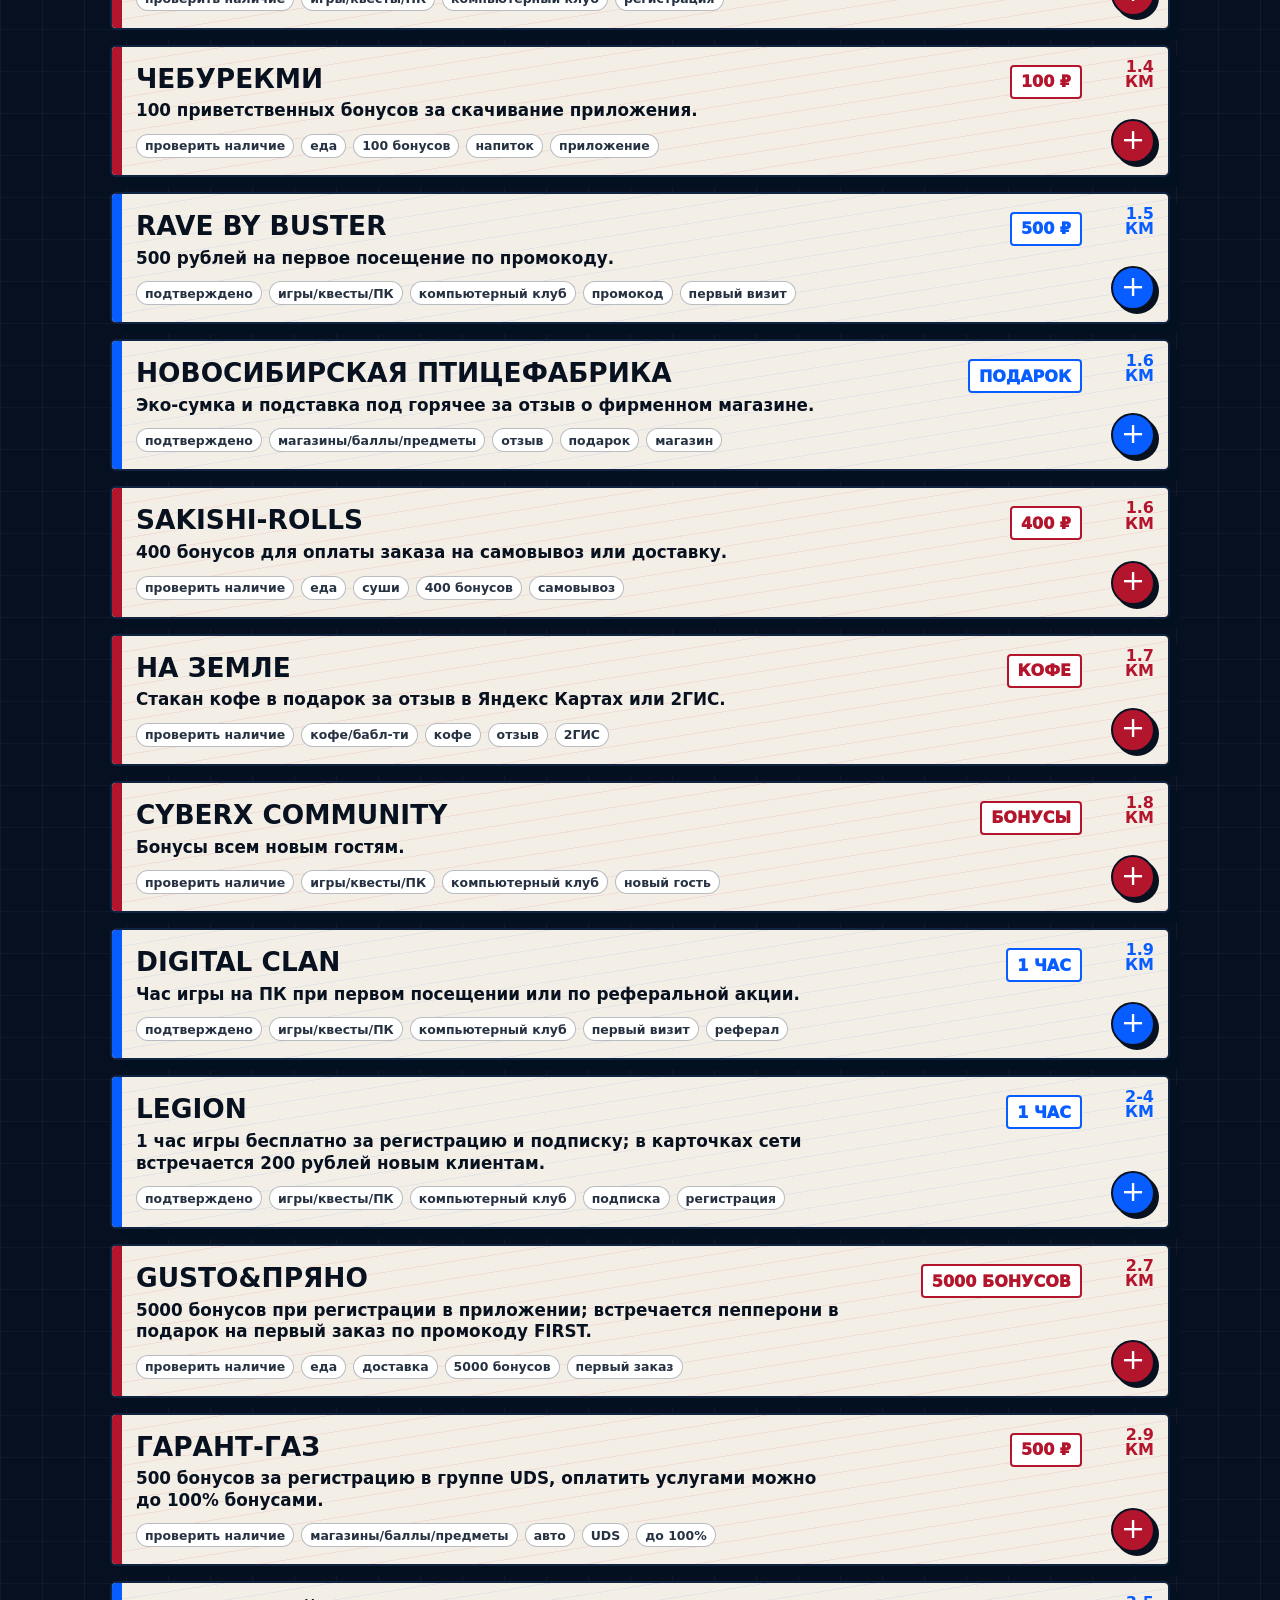
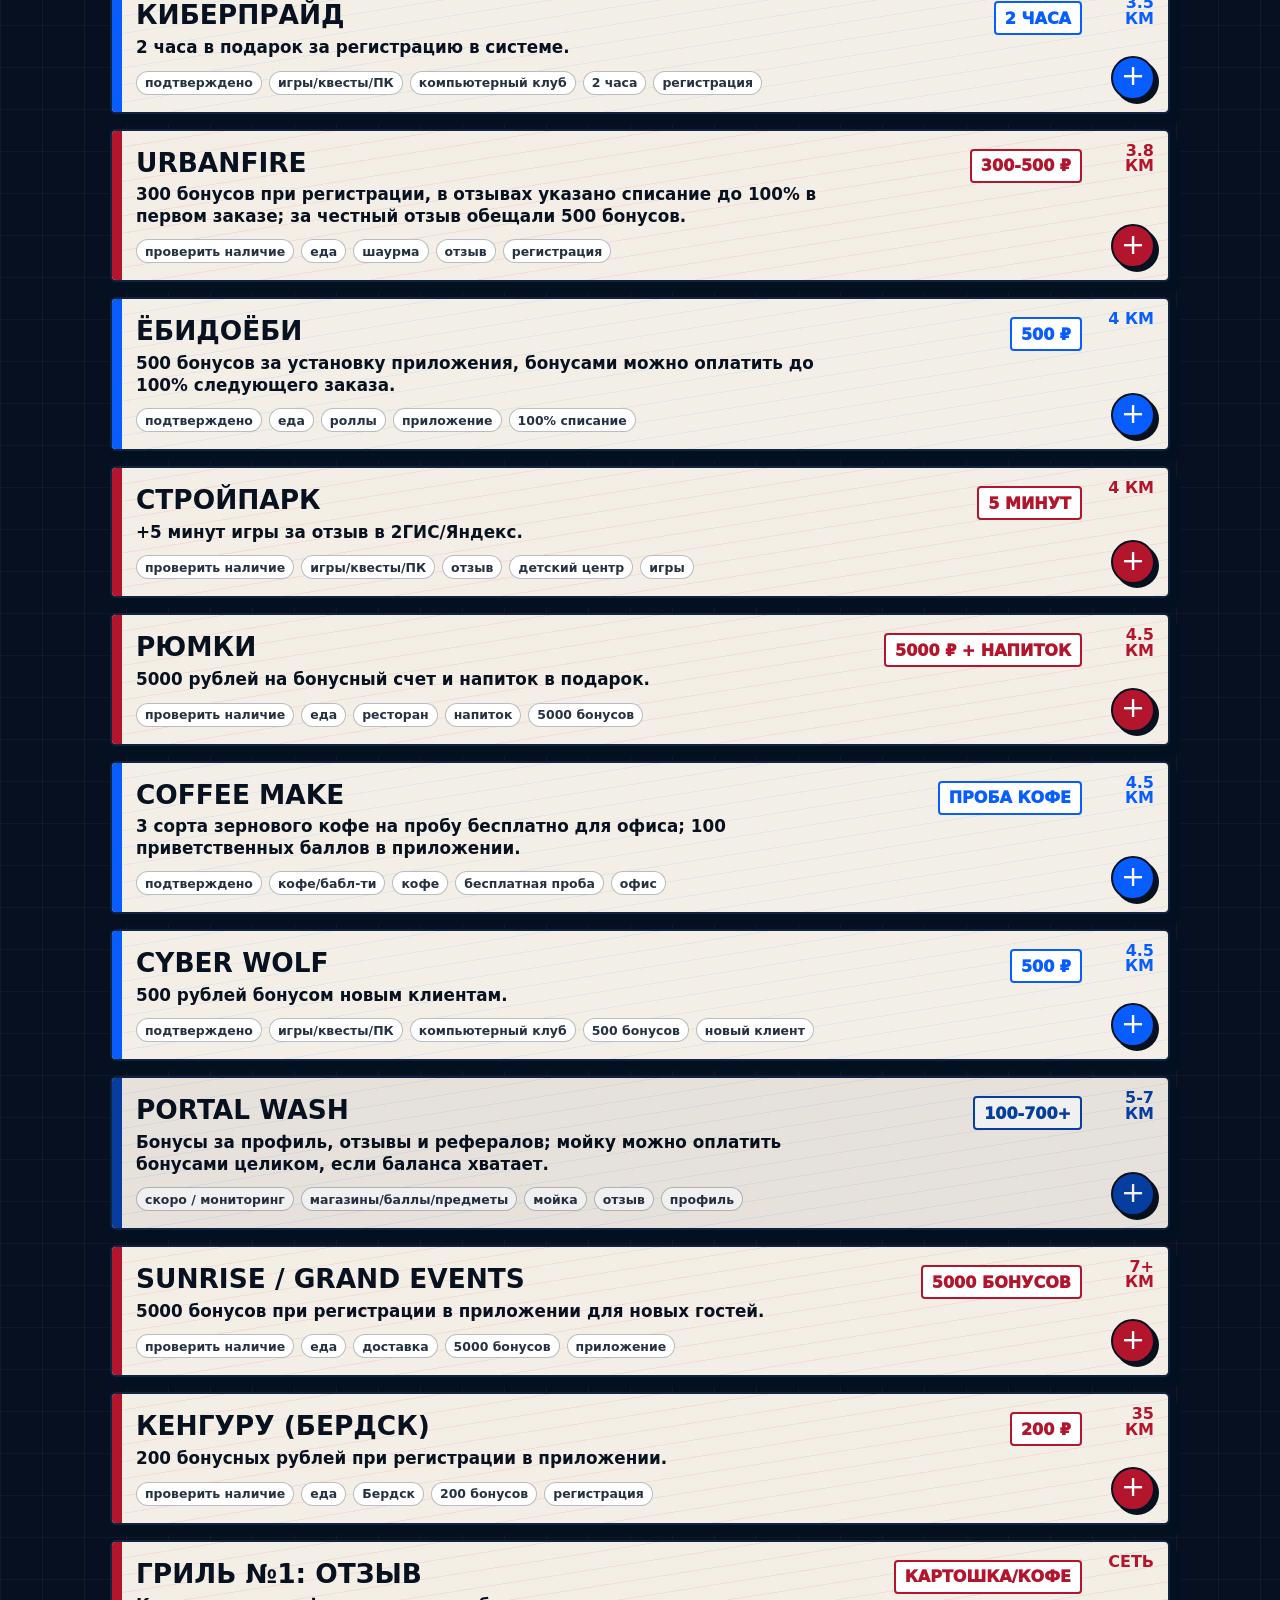
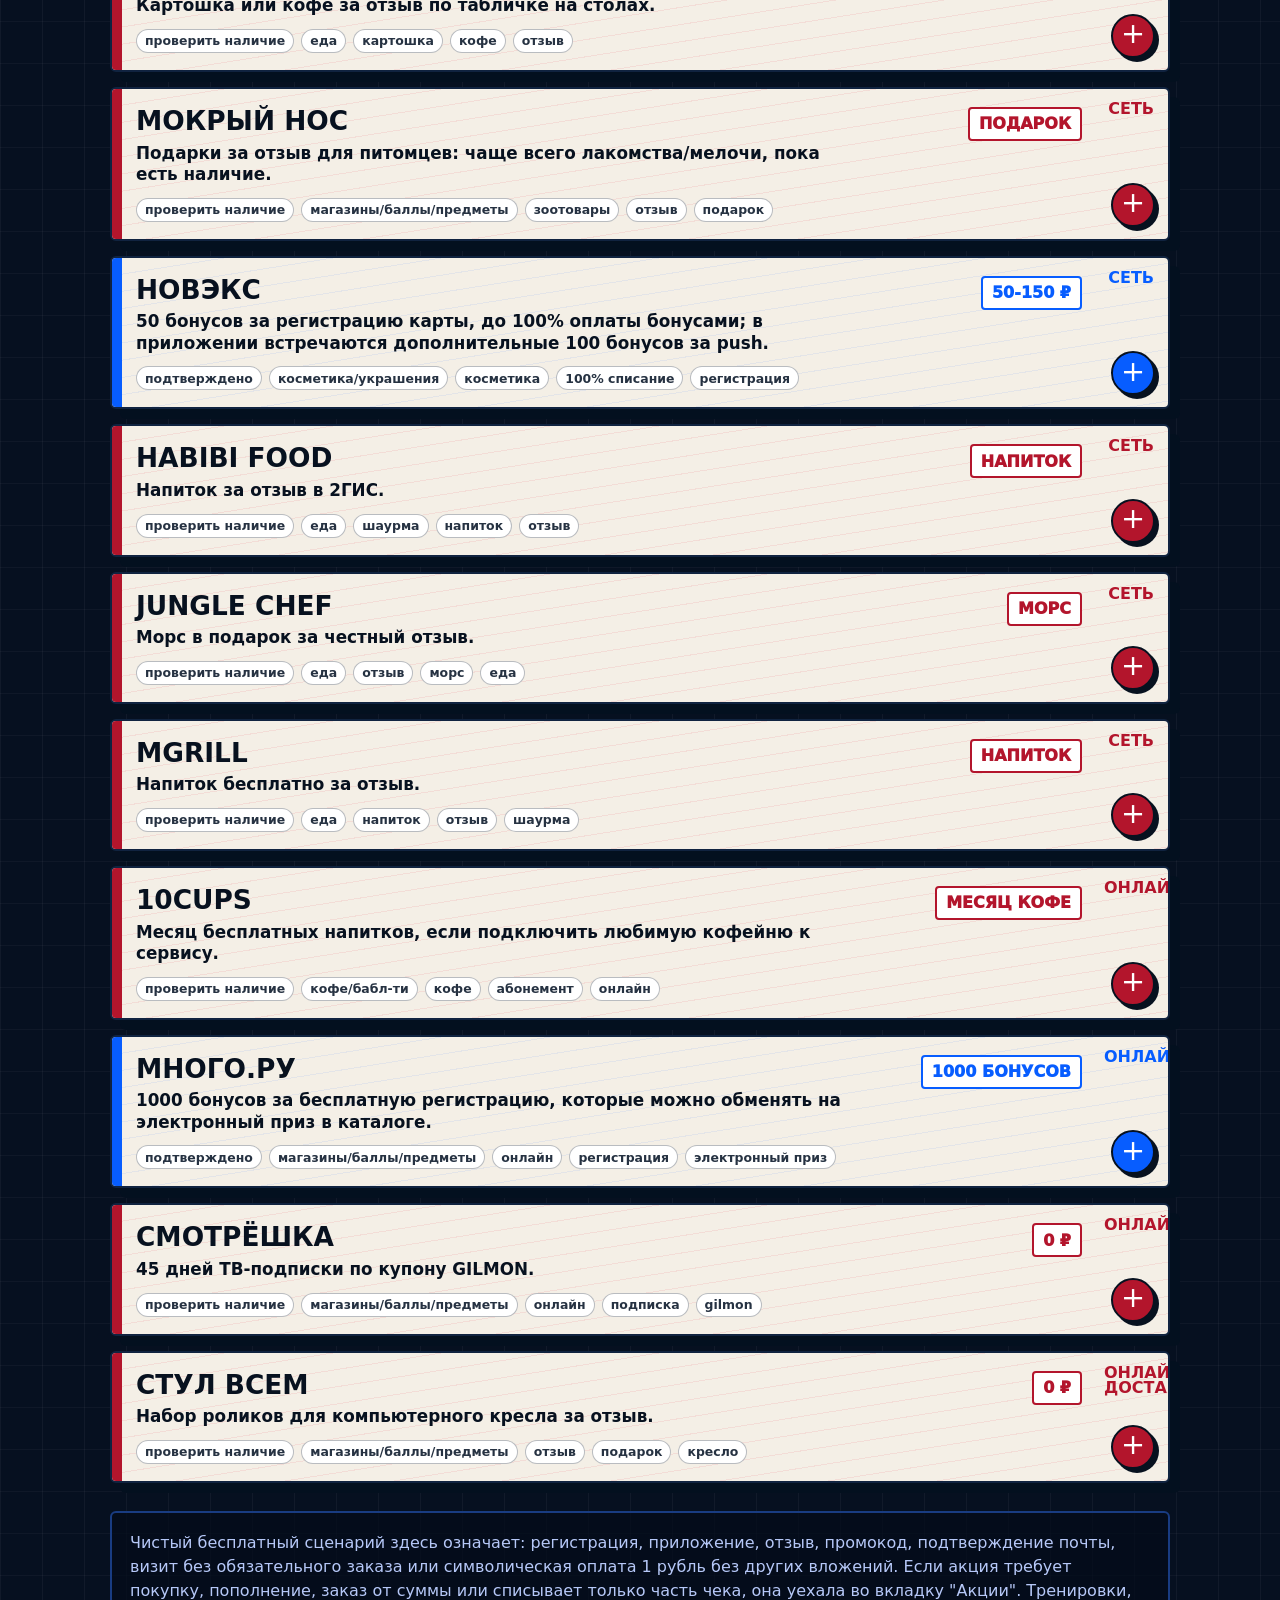
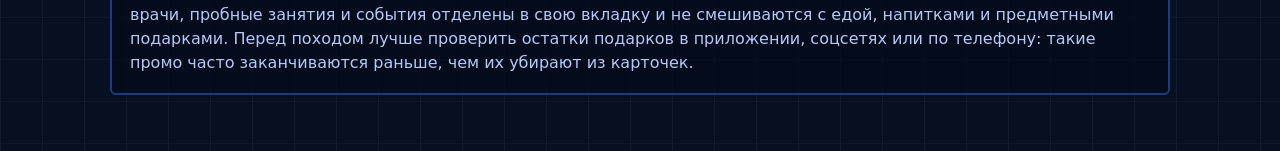
==== commit e08ead7b: "Separate activity tab and publish current finds" ====
--- a/index.html
+++ b/index.html
@@ -542,7 +542,7 @@
     <header class="mast">
       <div>
         <h1>НСК: ноль рублей и почти-ноль</h1>
-        <p class="meta">Список по Новосибирску, проверка открытых источников на 7 июля 2026. Вверху - полностью бесплатные и почти-нулевые сценарии за 1 рубль без обязательной покупки, во второй вкладке - акции с пополнением, заказом или лимитом списания.</p>
+        <p class="meta">Список по Новосибирску, проверка открытых источников на 8 июля 2026. Вверху - полностью бесплатные и почти-нулевые сценарии за 1 рубль без обязательной покупки, во второй вкладке - акции с пополнением, заказом или лимитом списания. Тренировки, врачи и события вынесены в отдельную вкладку.</p>
       </div>
       <div class="stamp">без<br>мусора<br>скидок</div>
     </header>
@@ -551,6 +551,7 @@
       <div class="tabs" role="tablist">
         <button class="tab" id="tab-free" role="tab" type="button" aria-selected="true" data-mode="free">Бесплатно / 1 ₽</button>
         <button class="tab" id="tab-deals" role="tab" type="button" aria-selected="false" data-mode="deals">Акции</button>
+        <button class="tab" id="tab-activities" role="tab" type="button" aria-selected="false" data-mode="activities">Занятия / врачи / события</button>
       </div>
       <div class="controls">
         <input class="field" id="search" type="search" placeholder="Поиск: бабл-ти, отзыв, регистрация, кофе...">
@@ -561,7 +562,6 @@
           <option value="coffee">Кофе и бабл-ти</option>
           <option value="games">Игры, квесты и ПК</option>
           <option value="services">Магазины, баллы и предметы</option>
-          <option value="activities">Занятия, врачи, события</option>
         </select>
         <select class="field" id="status">
           <option value="all">Любой статус</option>
@@ -581,7 +581,7 @@
     </section>
 
     <footer class="foot">
-      Чистый бесплатный сценарий здесь означает: регистрация, приложение, отзыв, промокод, подтверждение почты, визит без обязательного заказа или символическая оплата 1 рубль без других вложений. Если акция требует покупку, пополнение, заказ от суммы или списывает только часть чека, она уехала во вкладку "Акции". Перед походом лучше проверить остатки подарков в приложении, соцсетях или по телефону: такие промо часто заканчиваются раньше, чем их убирают из карточек.
+      Чистый бесплатный сценарий здесь означает: регистрация, приложение, отзыв, промокод, подтверждение почты, визит без обязательного заказа или символическая оплата 1 рубль без других вложений. Если акция требует покупку, пополнение, заказ от суммы или списывает только часть чека, она уехала во вкладку "Акции". Тренировки, врачи, пробные занятия и события отделены в свою вкладку и не смешиваются с едой, напитками и предметными подарками. Перед походом лучше проверить остатки подарков в приложении, соцсетях или по телефону: такие промо часто заканчиваются раньше, чем их убирают из карточек.
     </footer>
   </main>
 
@@ -652,6 +652,24 @@
           ["SUNLIGHT", "https://sunlight.net/superstar/"],
           ["Boombate НСК", "https://nsk.boombate.com/"],
           ["Gilmon купон", "https://gilmon.ru/promocode/sunlight_10"]
+        ],
+        tags: ["украшения", "подвеска", "промокод"]
+      },
+      {
+        mode: "free",
+        name: "SOKOLOV",
+        gift: "Серебряная подвеска или другой маленький подарок по промокоду/купону без покупки.",
+        amount: "подарок",
+        category: "beauty",
+        status: "verify",
+        distance: "0.7-7 км",
+        address: "Магазины SOKOLOV в Галерее, Ауре, МЕГЕ и других ТЦ Новосибирска.",
+        conditions: "Найти активный купон SOKOLOV на бесплатный подарок, получить код и показать его на кассе. Обычно нужен номер телефона, один подарок на участника и наличие подарков в конкретном магазине.",
+        note: "Добавлено как проверяемый купонный сценарий: перед поездкой обязательно открыть купон и позвонить в выбранный магазин, потому что такие промо быстро заканчиваются.",
+        links: [
+          ["SOKOLOV", "https://sokolov.ru/"],
+          ["GILMON НСК", "https://novosibirsk.gilmon.ru/"],
+          ["Boombate НСК", "https://nsk.boombate.com/"]
         ],
         tags: ["украшения", "подвеска", "промокод"]
       },
@@ -1101,18 +1119,20 @@
       {
         mode: "deals",
         name: "Папа Джонс",
-        gift: "1000 бонусов за регистрацию в приложении/программе.",
-        amount: "1000 ₽",
+        gift: "1000 бонусов за регистрацию; в НСК-канале бывают промокоды на пиццу 23 см в подарок к заказу.",
+        amount: "1000 ₽ / пицца",
         category: "food",
         status: "confirmed",
         distance: "сеть",
         address: "Пиццерии и доставка по Новосибирску.",
-        conditions: "Зарегистрироваться в приложении/клубе. Бонусы списываются только частично от заказа, поэтому полностью бесплатно обычно не выходит.",
-        note: "Хорошо для большой скидки на первый заказ, не для нулевого чека.",
-        links: [
-          ["сайт", "https://papajohns.ru/"]
-        ],
-        tags: ["пицца", "1000 бонусов", "приложение"]
+        conditions: "Зарегистрироваться в приложении/клубе. Бонусы списываются только частично от заказа. Для подарочной пиццы проверять актуальный промокод в Telegram-канале Новосибирска и то, что подарок добавился в корзину с нулевой стоимостью.",
+        note: "Хорошо для большой скидки или подарка к заказу, но не для нулевого чека.",
+        links: [
+          ["сайт", "https://papajohns.ru/"],
+          ["Telegram НСК", "https://t.me/s/nskpapajohns?before=250"],
+          ["промо НСК", "https://t.me/s/nskpapajohns?before=426"]
+        ],
+        tags: ["пицца", "1000 бонусов", "Telegram"]
       },
       {
         mode: "deals",
@@ -3598,7 +3618,8 @@
 
     const modeNames = {
       free: "бесплатно / 1 ₽",
-      deals: "акции"
+      deals: "акции",
+      activities: "занятия / врачи / события"
     };
 
     const statusNames = {
@@ -3639,10 +3660,24 @@
         item.note,
         item.tags.join(" ")
       ].join(" "));
-      return item.mode === mode
-        && (category.value === "all" || item.category === category.value)
+
+      const belongsToMode = mode === "activities"
+        ? item.category === "activities"
+        : item.mode === mode && item.category !== "activities";
+      const categoryMatches = mode === "activities"
+        || category.value === "all"
+        || item.category === category.value;
+
+      return belongsToMode
+        && categoryMatches
         && (status.value === "all" || item.status === status.value)
         && (!query || haystack.includes(query));
+    }
+
+    function belongsToCurrentTab(item) {
+      return mode === "activities"
+        ? item.category === "activities"
+        : item.mode === mode && item.category !== "activities";
     }
 
     function distanceRank(item) {
@@ -3662,7 +3697,7 @@
         .filter(matches)
         .sort((a, b) => distanceRank(a) - distanceRank(b) || a.name.localeCompare(b.name, "ru"));
       cards.innerHTML = "";
-      counter.textContent = `${modeNames[mode]}: ${filtered.length} из ${items.filter(item => item.mode === mode).length}`;
+      counter.textContent = `${modeNames[mode]}: ${filtered.length} из ${items.filter(belongsToCurrentTab).length}`;
 
       if (!filtered.length) {
         cards.innerHTML = '<div class="empty">Ничего не осталось после фильтров.</div>';
@@ -3721,6 +3756,7 @@
     tabs.forEach(tab => {
       tab.addEventListener("click", () => {
         mode = tab.dataset.mode;
+        if (mode === "activities") category.value = "all";
         tabs.forEach(item => item.setAttribute("aria-selected", String(item === tab)));
         render();
       });
